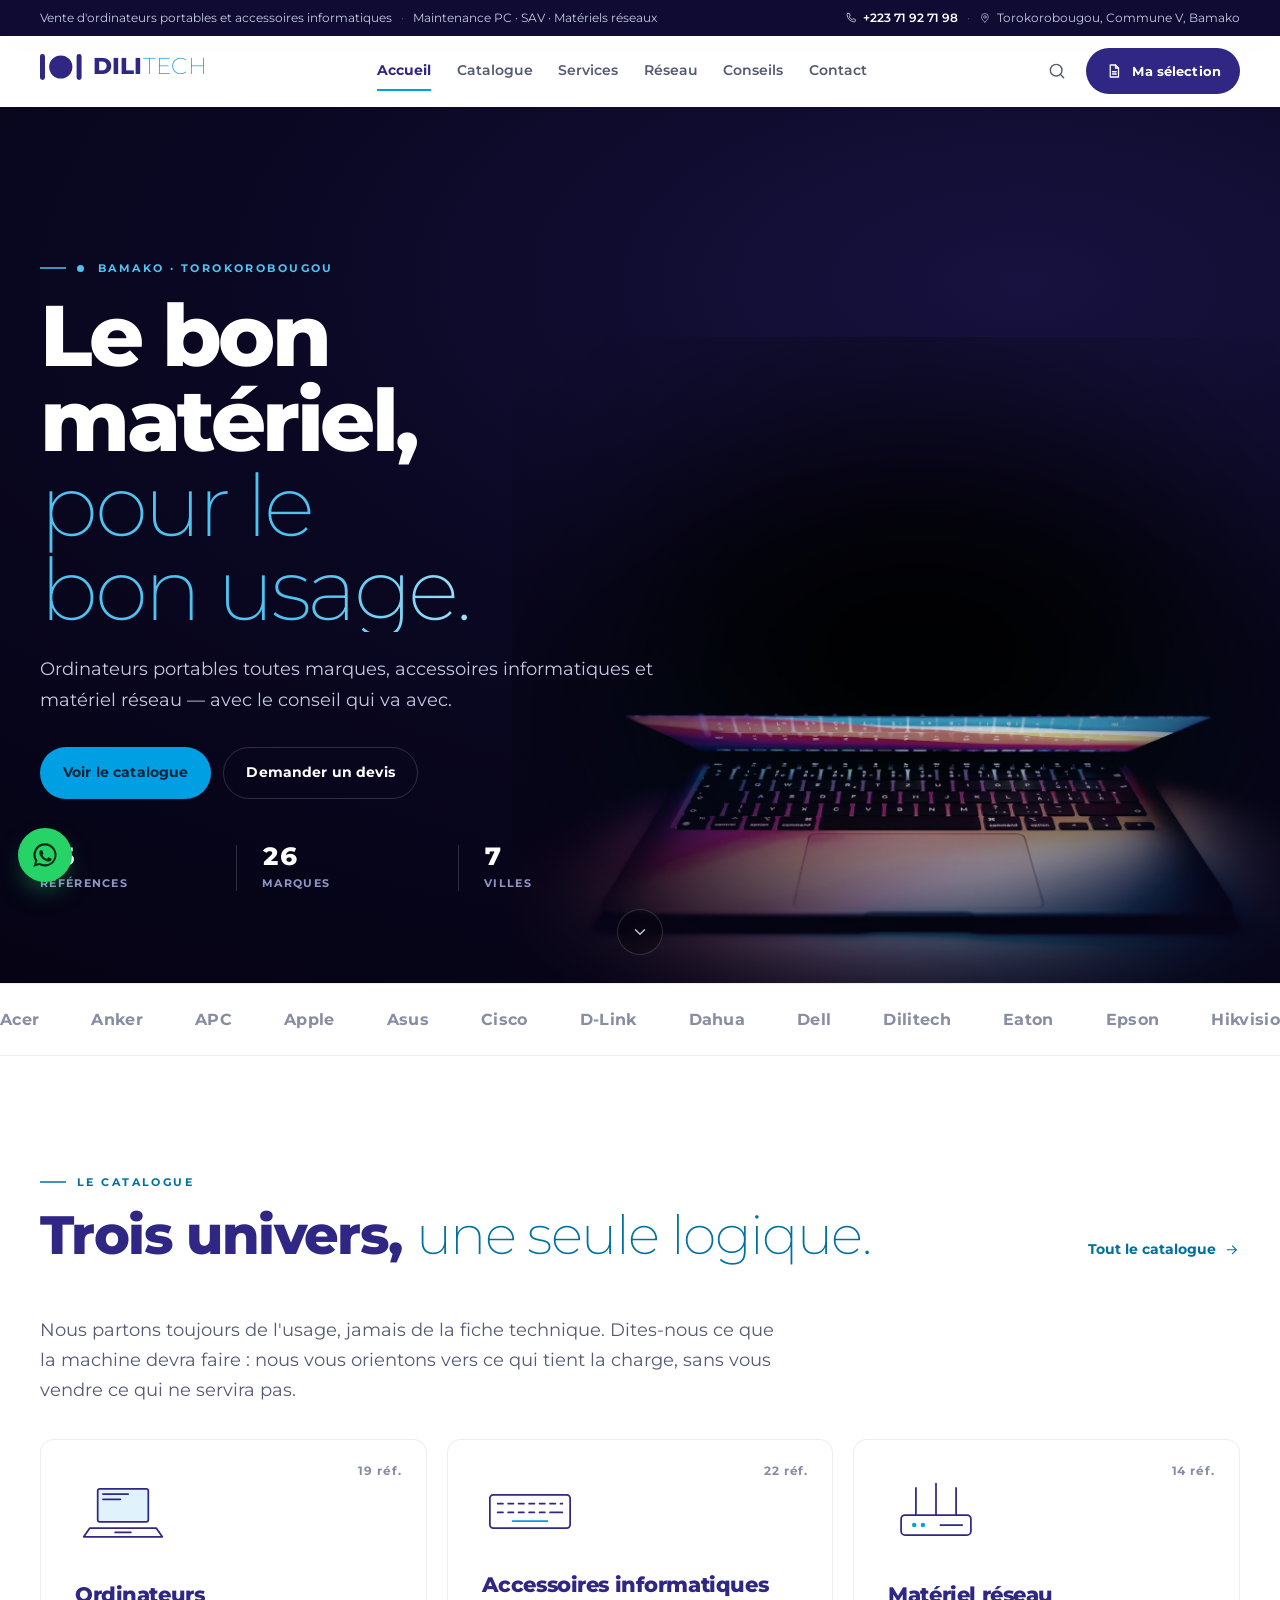
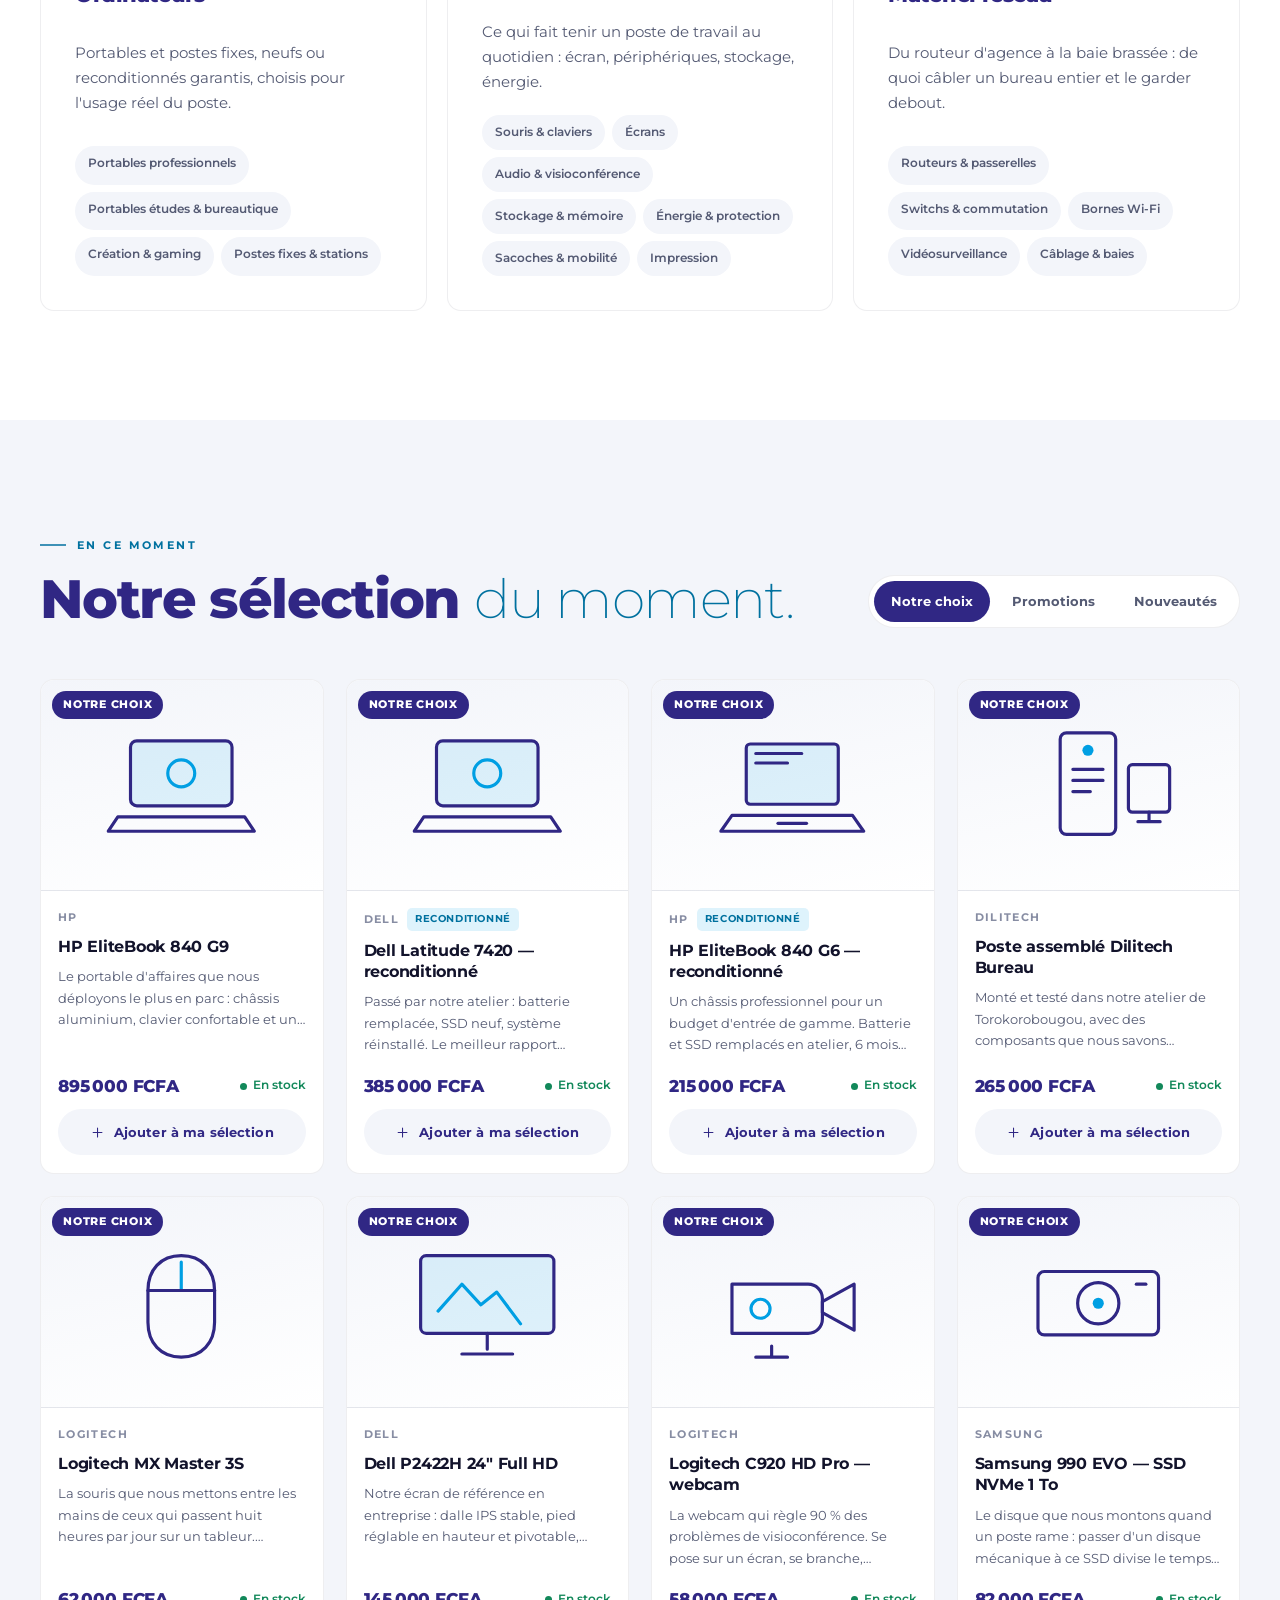
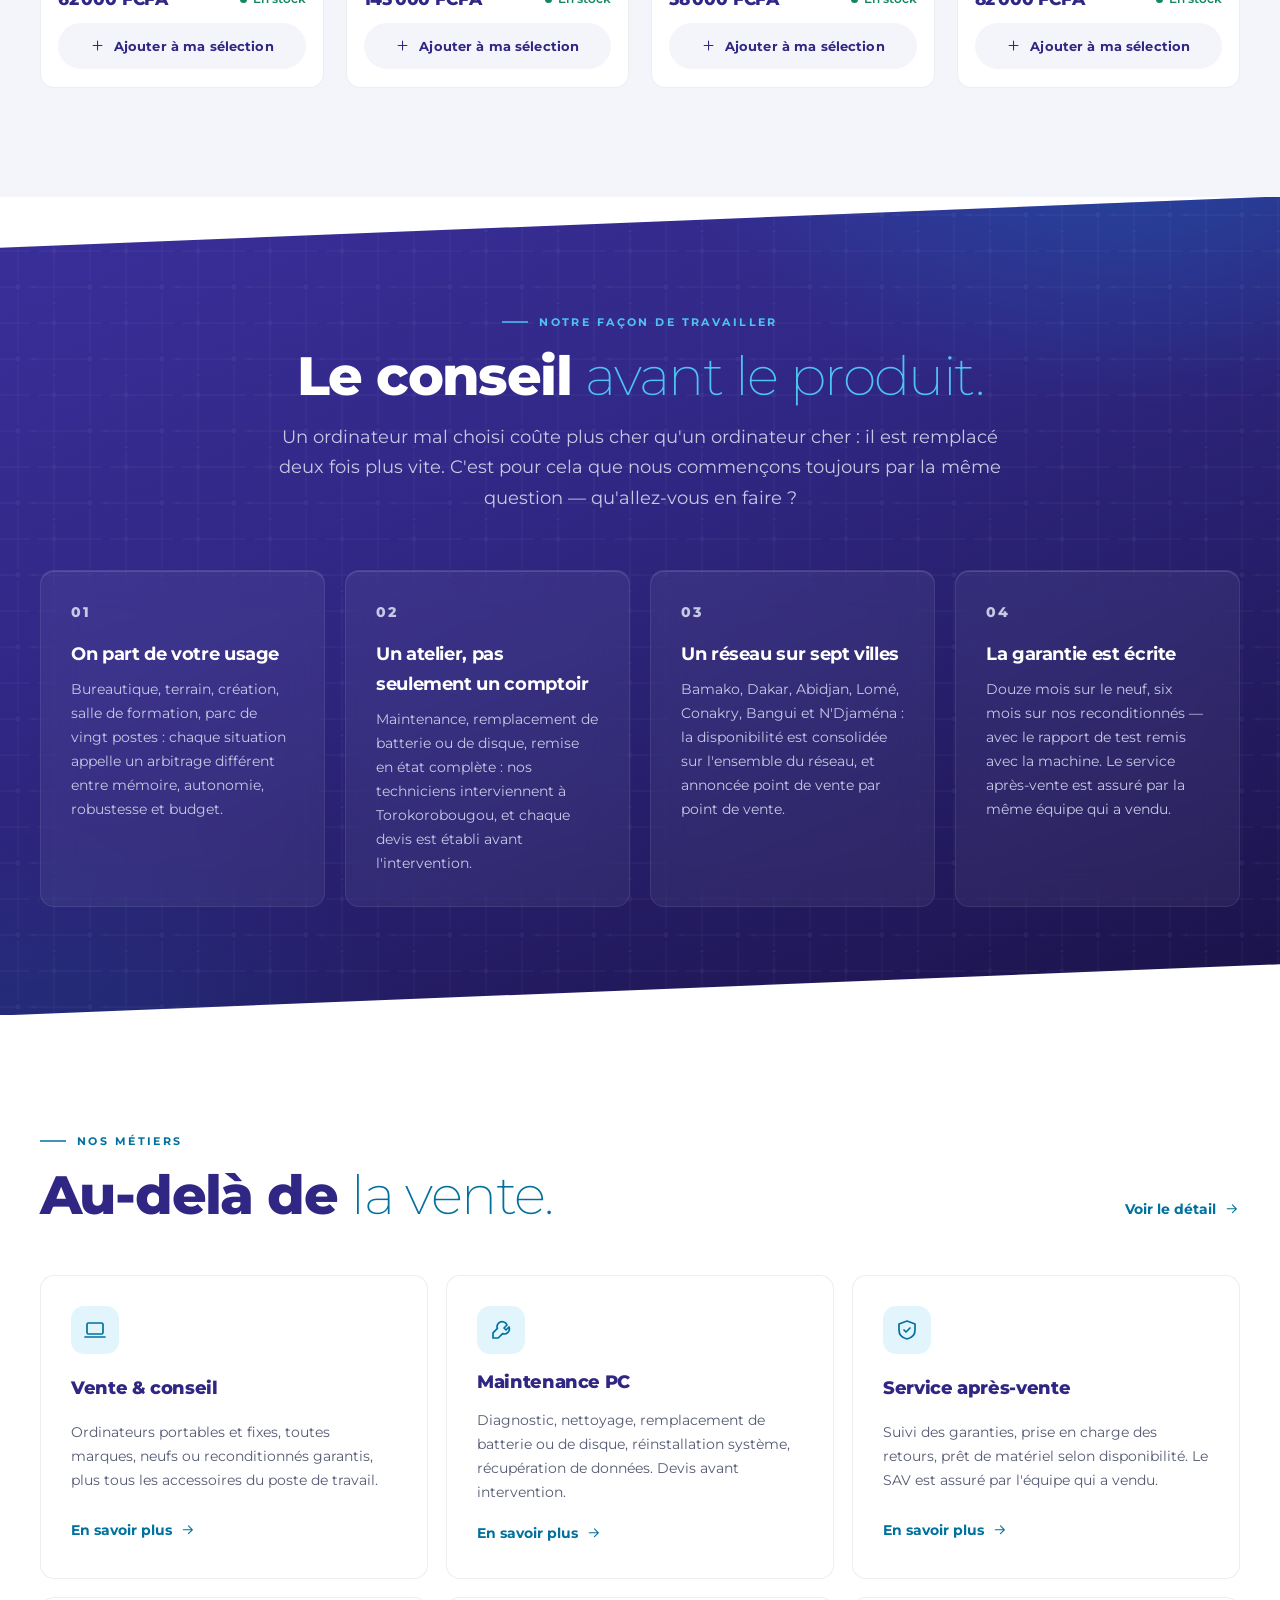
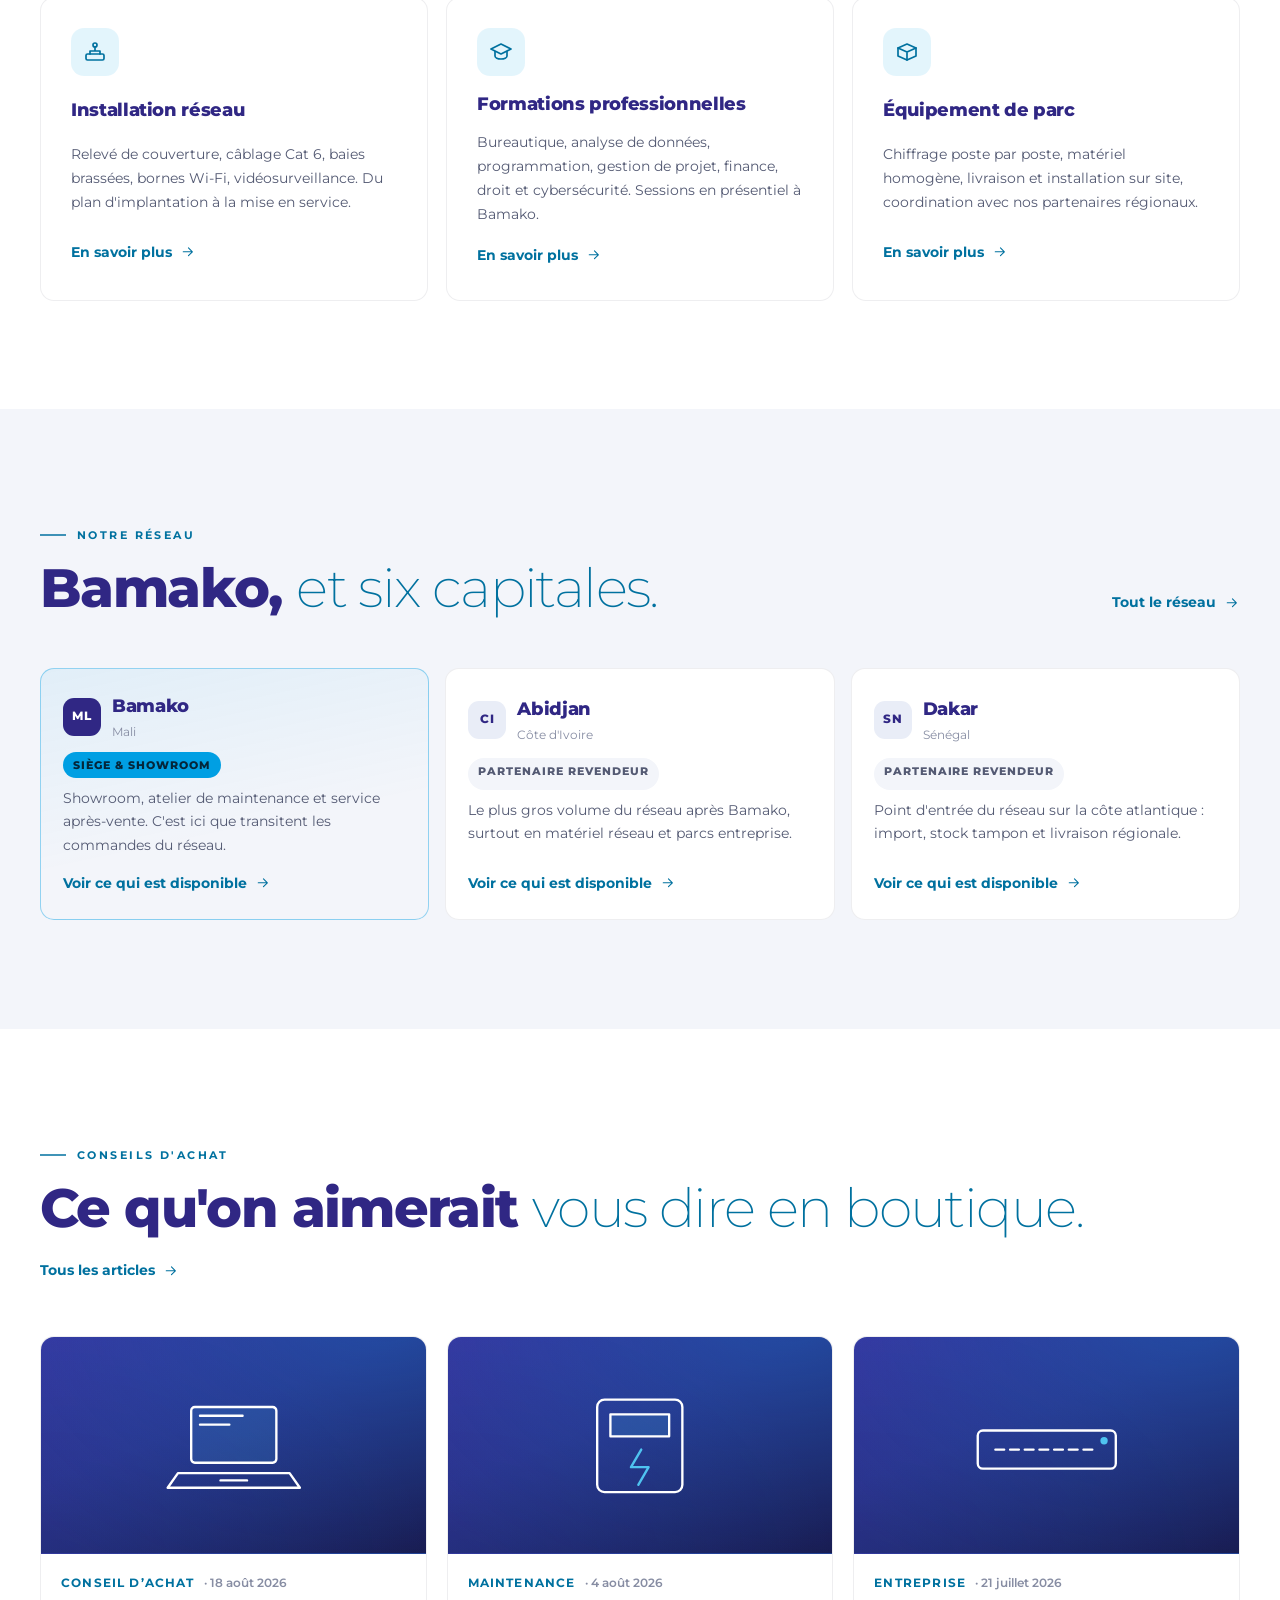
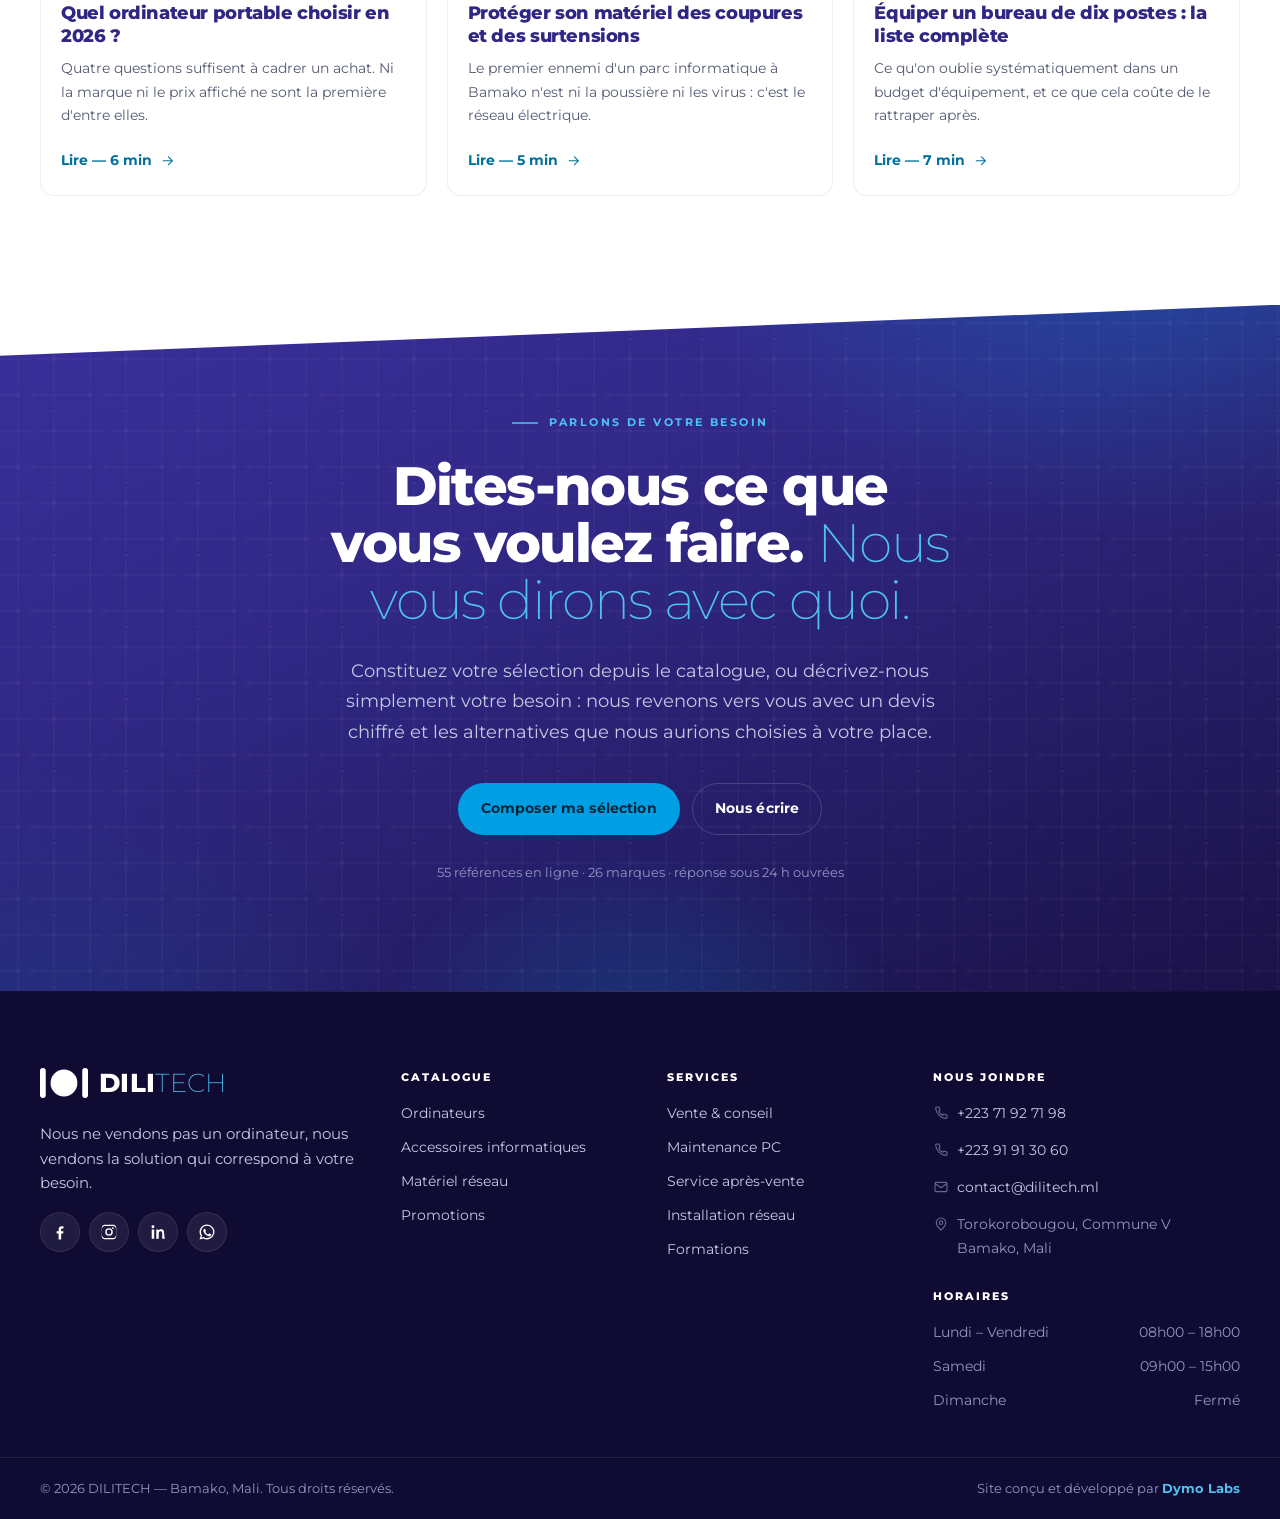
==== index.html @ 284f0d11 "Refonte du hero : detourage radial plutot que fond plein cadre Le client a rejete la version precede" ====
<!DOCTYPE html>
<html lang="fr">
<head>
<meta charset="utf-8">
<meta name="viewport" content="width=device-width, initial-scale=1">
<title>Dilitech — Ordinateurs, accessoires et matériel réseau à Bamako</title>
<meta name="description" content="Dilitech équipe entreprises, administrations et particuliers à Bamako : ordinateurs portables toutes marques, accessoires informatiques, matériel réseau, maintenance PC et SAV. Réseau de partenaires à Dakar, Abidjan, Lomé, Conakry, Bangui et N'Djaména.">
<meta name="theme-color" content="#302784">
<link rel="icon" href="assets/favicon.svg" type="image/svg+xml">
<link rel="canonical" href="https://www.dilitech.ml/">

<meta property="og:type" content="website">
<meta property="og:title" content="Dilitech — Ordinateurs, accessoires et matériel réseau à Bamako">
<meta property="og:description" content="Nous ne vendons pas un ordinateur, nous vendons la solution qui correspond à votre besoin.">
<meta property="og:locale" content="fr_ML">

<link rel="preconnect" href="https://fonts.googleapis.com">
<link rel="preconnect" href="https://fonts.gstatic.com" crossorigin>
<link href="https://fonts.googleapis.com/css2?family=Montserrat:wght@200;400;500;600;700;800&display=swap" rel="stylesheet">
<link rel="stylesheet" href="style.css">
</head>
<body>

<site-entete page="accueil"></site-entete>

<main id="contenu">

  <!-- ===================================================================
       HERO — un ordinateur qui émerge du noir, pas une texture par-dessus.
       Aucun motif décoratif ici : sur une vraie photo, un quadrillage
       plaqué dessus a l'air d'un gabarit, pas d'une mise en scène. La
       photo est détourée par un masque radial (feather) qui la fond dans
       le noir plutôt que de la couper au carré. Photo sous licence
       Unsplash (Martin Katler) — voir claudeprompt.md pour la licence.
       =================================================================== -->
  <section class="heros heros--v2 sur-nuit">
    <div class="wrap heros__in">
      <div class="heros__txt">
        <p class="surtitre surtitre--vive entre" style="--i:0"><i class="surtitre__pouls" aria-hidden="true"></i>Bamako · Torokorobougou</p>
        <h1 class="heros__titre entre" style="--i:1">Le bon matériel,<em>pour le bon usage.</em></h1>
        <p class="heros__lead entre" style="--i:2">
          Ordinateurs portables toutes marques, accessoires informatiques et
          matériel réseau — avec le conseil qui va avec.
        </p>

        <div class="heros__actions entre" style="--i:3">
          <a class="btn btn--cyan btn--lueur" href="catalogue.html">Voir le catalogue</a>
          <a class="btn btn--ligne" href="contact.html">Demander un devis</a>
        </div>

        <ul class="heros__preuves2 entre" style="--i:4" data-preuves></ul>
      </div>
    </div>

    <!-- L'ordinateur flotte dans le noir : la photo est déjà détourée par
         un fondu radial (voir assets/img/hero-laptop-flottant.webp), donc
         aucun cadre, aucune découpe carrée à masquer ici. -->
    <div class="heros__scene" aria-hidden="true">
      <span class="heros__glow"></span>
      <img class="heros__photo" src="assets/img/hero-laptop-flottant.webp" alt="" loading="eager" fetchpriority="high">
    </div>

    <a class="scroll-cue" href="#univers" aria-label="Découvrir le catalogue">
      <span class="ic" data-ic="chevronBas"></span>
    </a>
  </section>

  <!-- bandeau des marques distribuées -->
  <div class="marques" aria-label="Marques distribuées">
    <div class="marques__piste" data-marques></div>
  </div>

  <!-- ===================================================================
       LES TROIS UNIVERS DU CATALOGUE
       =================================================================== -->
  <section id="univers">
    <div class="wrap">
      <header class="tete-duo">
        <div>
          <p class="surtitre">Le catalogue</p>
          <h2 class="titre">Trois univers, <em>une seule logique.</em></h2>
        </div>
        <a class="lien-fleche" href="catalogue.html">
          Tout le catalogue <span class="ic" data-ic="fleche"></span>
        </a>
      </header>

      <p class="chapeau" style="margin-bottom:34px">
        Nous partons toujours de l'usage, jamais de la fiche technique. Dites-nous
        ce que la machine devra faire : nous vous orientons vers ce qui tient la
        charge, sans vous vendre ce qui ne servira pas.
      </p>

      <div class="univers" data-univers></div>
    </div>
  </section>

  <!-- ===================================================================
       SÉLECTION DU MOMENT
       =================================================================== -->
  <section class="sec--brume" id="selection">
    <div class="wrap">
      <header class="tete-duo">
        <div>
          <p class="surtitre">En ce moment</p>
          <h2 class="titre">Notre sélection <em>du moment.</em></h2>
        </div>
        <div class="onglets" role="tablist" aria-label="Filtrer la sélection" data-onglets></div>
      </header>

      <div data-selection aria-live="polite"></div>
    </div>
  </section>

  <!-- ===================================================================
       POURQUOI DILITECH — ancre sombre
       =================================================================== -->
  <section class="nuit coupe-duo sur-nuit" id="pourquoi">
    <div class="motif circuit"></div>
    <div class="wrap">
      <header class="tete-sec tete-sec--centre">
        <p class="surtitre">Notre façon de travailler</p>
        <h2 class="titre">Le conseil <em>avant le produit.</em></h2>
        <p class="chapeau">
          Un ordinateur mal choisi coûte plus cher qu'un ordinateur cher :
          il est remplacé deux fois plus vite. C'est pour cela que nous
          commençons toujours par la même question — qu'allez-vous en faire ?
        </p>
      </header>

      <div class="args">
        <article class="arg reveal">
          <p class="arg__n">01</p>
          <h3>On part de votre usage</h3>
          <p>
            Bureautique, terrain, création, salle de formation, parc de vingt
            postes : chaque situation appelle un arbitrage différent entre
            mémoire, autonomie, robustesse et budget.
          </p>
        </article>

        <article class="arg reveal">
          <p class="arg__n">02</p>
          <h3>Un atelier, pas seulement un comptoir</h3>
          <p>
            Maintenance, remplacement de batterie ou de disque, remise en état
            complète : nos techniciens interviennent à Torokorobougou, et
            chaque devis est établi avant l'intervention.
          </p>
        </article>

        <article class="arg reveal">
          <p class="arg__n">03</p>
          <h3>Un réseau sur sept villes</h3>
          <p>
            Bamako, Dakar, Abidjan, Lomé, Conakry, Bangui et N'Djaména :
            la disponibilité est consolidée sur l'ensemble du réseau, et
            annoncée point de vente par point de vente.
          </p>
        </article>

        <article class="arg reveal">
          <p class="arg__n">04</p>
          <h3>La garantie est écrite</h3>
          <p>
            Douze mois sur le neuf, six mois sur nos reconditionnés — avec le
            rapport de test remis avec la machine. Le service après-vente est
            assuré par la même équipe qui a vendu.
          </p>
        </article>
      </div>
    </div>
  </section>

  <!-- ===================================================================
       SERVICES
       =================================================================== -->
  <section id="services">
    <div class="wrap">
      <header class="tete-duo">
        <div>
          <p class="surtitre">Nos métiers</p>
          <h2 class="titre">Au-delà de <em>la vente.</em></h2>
        </div>
        <a class="lien-fleche" href="services.html">
          Voir le détail <span class="ic" data-ic="fleche"></span>
        </a>
      </header>

      <div class="services" data-services></div>
    </div>
  </section>

  <!-- ===================================================================
       LE RÉSEAU
       =================================================================== -->
  <section class="sec--brume" id="reseau">
    <div class="wrap">
      <header class="tete-duo">
        <div>
          <p class="surtitre">Notre réseau</p>
          <h2 class="titre">Bamako, <em>et six capitales.</em></h2>
        </div>
        <a class="lien-fleche" href="reseau.html">
          Tout le réseau <span class="ic" data-ic="fleche"></span>
        </a>
      </header>

      <div class="reseau" data-reseau-apercu></div>
    </div>
  </section>

  <!-- ===================================================================
       CONSEILS
       =================================================================== -->
  <section id="conseils">
    <div class="wrap">
      <header class="tete-duo">
        <div>
          <p class="surtitre">Conseils d'achat</p>
          <h2 class="titre">Ce qu'on aimerait <em>vous dire en boutique.</em></h2>
        </div>
        <a class="lien-fleche" href="conseils.html">
          Tous les articles <span class="ic" data-ic="fleche"></span>
        </a>
      </header>

      <div class="articles" data-articles></div>
    </div>
  </section>

  <!-- ===================================================================
       APPEL À L'ACTION
       =================================================================== -->
  <section class="nuit coupe-haut sur-nuit cta">
    <div class="motif circuit"></div>
    <div class="wrap cta__in">
      <p class="surtitre">Parlons de votre besoin</p>
      <h2 class="titre">Dites-nous ce que vous voulez faire. <em>Nous vous dirons avec quoi.</em></h2>
      <p class="chapeau">
        Constituez votre sélection depuis le catalogue, ou décrivez-nous
        simplement votre besoin : nous revenons vers vous avec un devis chiffré
        et les alternatives que nous aurions choisies à votre place.
      </p>
      <div class="cta__actions">
        <a class="btn btn--cyan btn--lueur" href="catalogue.html">Composer ma sélection</a>
        <a class="btn btn--ligne" href="contact.html">Nous écrire</a>
      </div>
      <p class="cta__note" data-cta-note></p>
    </div>
  </section>

</main>

<site-pied></site-pied>

<a class="bulle-wa" data-wa href="#" target="_blank" rel="noopener" aria-label="Discuter sur WhatsApp"></a>

<script type="module" src="js/pages/accueil.js"></script>
</body>
</html>
---- style.css ----
/* =========================================================================
   DILITECH — feuille de style unique
   =========================================================================

   IDENTITÉ (charte graphique officielle, février 2025)
     Bleu marine  #302784 — fiabilité, sécurité, sérieux
     Bleu clair   #009FE3 — innovation, modernité, high-tech
     Typographie  Montserrat, en Bold (700/800) ET ExtraLight (200)

   L'IDÉE DIRECTRICE
     Le logo Dilitech est construit sur un contraste : « DILI » en gras
     marine, « TECH » en très maigre. On a fait de ce contraste la règle
     typographique de tout le site : chaque grand titre est coupé en deux,
     une moitié grasse et une moitié maigre bleu clair. Le site parle donc
     la même langue que son logo, à chaque section.

     Deuxième reprise du logo : le disque encadré de deux barres. Il devient
     le visuel du hero, et le motif des séparateurs.

     Troisième : la coupe en diagonale, présente sur tous les supports de la
     charte (plaquettes, kakémonos, affichage). Elle ferme ici chaque
     surface sombre.

   CONTRASTES — vérifiés, pas devinés
     #302784 sur blanc ....... 13,0:1  ✔ tout usage
     #009FE3 sur blanc ........ 3,0:1  ✘ interdit en petit texte
     #00719F sur blanc ........ 5,0:1  ✔ c'est LUI pour les petits labels
     #009FE3 sur #302784 ...... 4,4:1  ✔ gros texte et interface seulement
     #4FC3F0 sur #302784 ...... 6,4:1  ✔ petits labels sur fond sombre
     #545A73 sur blanc ........ 6,8:1  ✔ texte courant secondaire

   RYTHME DES PAGES
     blanc → brume → blanc → ancre marine → blanc → brume → pied marine.
     Jamais plus de trois ancres sombres : elles doivent rester des repères.
   ========================================================================= */

/* =========================================================================
   1. JETONS
   ========================================================================= */

:root {
  /* --- marine --- */
  --navy:      #302784;
  --navy-clair:#3A2F9B;
  --navy-2:    #241C63;
  --navy-3:    #1A1247;
  --navy-ink:  #100B33;

  /* --- bleu clair --- */
  --cyan:      #009FE3;
  --cyan-2:    #4FC3F0;   /* petits labels sur fond sombre */
  --cyan-3:    #9BDDF7;
  --cyan-ink:  #00719F;   /* petits labels sur fond clair */

  /* --- surfaces --- */
  --paper:  #FFFFFF;
  --mist:   #F3F5FA;
  --mist-2: #E9EDF7;

  /* --- encres --- */
  --tx-1: #12132B;
  --tx-2: #545A73;
  --tx-3: #878DA3;
  --sur-sombre:   #FFFFFF;
  --sur-sombre-2: #C6C9E4;
  --sur-sombre-3: #9296C4;

  /* --- traits --- */
  --line:   rgba(18, 19, 43, .13);
  --line-2: rgba(18, 19, 43, .07);
  --line-s: rgba(255, 255, 255, .16);
  --line-s2:rgba(255, 255, 255, .08);

  /* --- signaux --- */
  --wa:      #25D366;
  --wa-ink:  #0B7A3B;
  --promo:   #D6165A;
  --promo-clair: #FF7BA8;
  --ok:      #12885A;
  --alerte:  #B4560A;

  /* Le fond sombre de la marque : halo bleu clair en haut à droite, puis
     descente du marine vers le noir bleuté. Repris des visuels du client. */
  --nuit:
    radial-gradient(760px 520px at 88% -14%, rgba(0, 159, 227, .30) 0%, transparent 62%),
    radial-gradient(620px 460px at 4% 108%, rgba(0, 159, 227, .12) 0%, transparent 60%),
    linear-gradient(158deg, var(--navy-clair) 0%, var(--navy) 40%, var(--navy-3) 100%);

  /* --- typographie --- */
  --font: "Montserrat", system-ui, -apple-system, "Segoe UI", Roboto, sans-serif;

  /* --- métrique --- */
  --wrap: 1280px;
  --nav-h: 70px;
  --bandeau-h: 36px;
  --pad: clamp(18px, 4.5vw, 40px);
  --r: 14px;          /* rayon courant */
  --r-s: 9px;
  --coupe: clamp(28px, 4vw, 62px);   /* profondeur des coupes en diagonale */

  --ease: cubic-bezier(.22, .61, .36, 1);
  --ease-net: cubic-bezier(.65, 0, .35, 1);
  /* Courbe « premium » : accélération nette puis arrivée très douce — celle
     qu'on retrouve sur les interfaces soignées (Linear, Vercel, Toguna). */
  --ease-expo: cubic-bezier(.16, 1, .3, 1);
  /* Petit rebond, réservé aux micro-interactions (boutons, pastilles). */
  --ease-spring: cubic-bezier(.34, 1.56, .64, 1);

  /* --- lueurs --- */
  --glow-cyan: rgba(0, 159, 227, .45);
  --glow-cyan-doux: rgba(0, 159, 227, .22);

  color-scheme: light;
}

/* Motif « circuit » : points aux intersections et amorces de pistes.
   Unique ornement des surfaces sombres, posé à très faible opacité. */
.circuit {
  background-image: url("data:image/svg+xml,%3Csvg xmlns='http://www.w3.org/2000/svg' width='72' height='72' viewBox='0 0 72 72'%3E%3Cg fill='none' stroke='%23FFFFFF' stroke-width='1'%3E%3Cpath d='M0 18h20M28 18h44M18 0v12M18 24v48M54 0v30M54 38v34M0 54h30M38 54h34'/%3E%3C/g%3E%3Cg fill='%23FFFFFF'%3E%3Ccircle cx='18' cy='18' r='2.4'/%3E%3Ccircle cx='54' cy='54' r='2.4'/%3E%3Ccircle cx='54' cy='34' r='1.6'/%3E%3Ccircle cx='34' cy='18' r='1.6'/%3E%3C/g%3E%3C/svg%3E");
  background-size: 72px 72px;
}

/* Grain fin superposé aux surfaces sombres les plus en vue (hero, appel
   final) : bruit fractal en SVG, sans dépendance, quasi imperceptible mais
   ce qui casse l'effet « dégradé plat » d'un fond uni et donne la texture
   qu'ont les interfaces travaillées. */
.grain { position: relative; }
.grain::after {
  content: "";
  position: absolute; inset: 0;
  /* Doit peindre SOUS le contenu statique (.wrap) : dans l'ordre de
     peinture CSS, un élément positionné à z-index:auto passe pourtant
     AU-DESSUS du flux statique — seul un z-index négatif le repasse
     dessous, comme .motif un peu plus haut. */
  z-index: -1;
  background-image: url("data:image/svg+xml,%3Csvg xmlns='http://www.w3.org/2000/svg' width='180' height='180'%3E%3Cfilter id='g'%3E%3CfeTurbulence type='fractalNoise' baseFrequency='0.85' numOctaves='2' stitchTiles='stitch'/%3E%3C/filter%3E%3Crect width='100%25' height='100%25' filter='url(%23g)'/%3E%3C/svg%3E");
  mix-blend-mode: overlay;
  opacity: .05;
  pointer-events: none;
}

/* Halos flous en dérive lente : la profondeur des sections sombres vient de
   ces taches de lumière qui bougent, pas d'un dégradé figé. Chaque halo est
   une simple pastille radiale + flou, animée en transform (peu coûteux). */
.halos { position: absolute; inset: 0; overflow: hidden; pointer-events: none; z-index: -1; }
.halo {
  position: absolute;
  border-radius: 50%;
  filter: blur(72px);
  opacity: .5;
  will-change: transform;
  animation: derive 22s var(--ease) infinite alternate;
}
.halo--1 {
  width: 46vw; height: 46vw; max-width: 620px; max-height: 620px;
  top: -14%; right: -8%;
  background: radial-gradient(circle, var(--cyan) 0%, transparent 70%);
  animation-duration: 26s;
}
.halo--2 {
  width: 36vw; height: 36vw; max-width: 480px; max-height: 480px;
  bottom: -18%; left: -6%;
  background: radial-gradient(circle, var(--navy-clair) 0%, transparent 72%);
  opacity: .6;
  animation-duration: 32s;
  animation-delay: -6s;
}
.halo--3 {
  width: 24vw; height: 24vw; max-width: 320px; max-height: 320px;
  top: 38%; left: 32%;
  background: radial-gradient(circle, var(--cyan-2) 0%, transparent 74%);
  opacity: .32;
  animation-duration: 19s;
  animation-delay: -11s;
}
@keyframes derive {
  from { transform: translate3d(0, 0, 0) scale(1); }
  to   { transform: translate3d(4%, -6%, 0) scale(1.14); }
}

/* =========================================================================
   2. BASES
   ========================================================================= */

*, *::before, *::after { margin: 0; padding: 0; box-sizing: border-box; }

html {
  scroll-behavior: smooth;
  -webkit-text-size-adjust: 100%;
  /* `clip` et non `hidden` : `hidden` créerait un conteneur de défilement et
     casserait le `position: sticky` de la barre de navigation. */
  overflow-x: clip;
}

body {
  font-family: var(--font);
  font-size: 16px;
  font-weight: 400;
  line-height: 1.68;
  color: var(--tx-1);
  background: var(--paper);
  overflow-x: clip;
  -webkit-font-smoothing: antialiased;
  text-rendering: optimizeLegibility;
}

body.defilement-bloque { position: fixed; width: 100%; overflow: hidden; }

img, svg, video { max-width: 100%; display: block; }
a { color: inherit; text-decoration: none; }
button { font: inherit; color: inherit; background: none; border: none; cursor: pointer; }
input, select, textarea { font: inherit; color: inherit; }
ul, ol { list-style: none; }
::selection { background: var(--cyan); color: #fff; }

:focus-visible {
  outline: 3px solid var(--cyan);
  outline-offset: 3px;
  border-radius: 3px;
}

.wrap { width: 100%; max-width: var(--wrap); margin-inline: auto; padding-inline: var(--pad); }

.sr-only {
  position: absolute; width: 1px; height: 1px; padding: 0; margin: -1px;
  overflow: hidden; clip-path: inset(50%); white-space: nowrap; border: 0;
}

section { position: relative; padding-block: clamp(64px, 8.5vw, 122px); }
.sec--brume { background: var(--mist); }
.sec--serre { padding-block: clamp(48px, 6vw, 84px); }

/* --- icônes ------------------------------------------------------------ */
.ic {
  display: inline-flex; flex: none;
  width: 1.15em; height: 1.15em;
  vertical-align: -.22em;
}
.ic svg { width: 100%; height: 100%; }

/* =========================================================================
   3. TYPOGRAPHIE ÉDITORIALE
   ========================================================================= */

/* Le contraste gras / très maigre du logo, appliqué aux titres.
   <h2 class="titre">Le bon matériel, <em>pour le bon usage.</em></h2> */
.titre {
  font-weight: 800;
  font-size: clamp(1.95rem, 4.6vw, 3.35rem);
  line-height: 1.06;
  letter-spacing: -.03em;
  color: var(--navy);
  text-wrap: balance;
}
.titre em {
  font-style: normal;
  font-weight: 200;
  color: var(--cyan-ink);
}

.titre--geant { font-size: clamp(2.4rem, 6.6vw, 4.6rem); }
.titre--petit { font-size: clamp(1.45rem, 2.8vw, 2.05rem); }

/* Sur fond sombre : le maigre passe au bleu clair lisible. */
.sur-nuit .titre,
.sur-nuit .titre em { color: var(--sur-sombre); }
.sur-nuit .titre em { color: var(--cyan-2); font-weight: 200; }

.surtitre {
  display: inline-flex; align-items: center; gap: 11px;
  font-size: .69rem; font-weight: 700;
  letter-spacing: .22em; text-transform: uppercase;
  color: var(--cyan-ink);
  margin-bottom: 16px;
}
.surtitre::before {
  content: ""; width: 26px; height: 2px;
  background: currentColor; opacity: .75;
}
.sur-nuit .surtitre { color: var(--cyan-2); }

.chapeau {
  font-size: clamp(1rem, 1.5vw, 1.12rem);
  font-weight: 400;
  color: var(--tx-2);
  max-width: 62ch;
  margin-top: 18px;
}
.sur-nuit .chapeau { color: var(--sur-sombre-2); }

.tete-sec { margin-bottom: clamp(34px, 4.5vw, 58px); }
.tete-sec--centre { text-align: center; }
.tete-sec--centre .surtitre { justify-content: center; }
.tete-sec--centre .chapeau { margin-inline: auto; }

/* En-tête à deux colonnes : titre à gauche, lien d'action à droite. */
.tete-duo {
  display: flex; flex-wrap: wrap; align-items: flex-end;
  justify-content: space-between; gap: 22px;
  margin-bottom: clamp(30px, 4vw, 52px);
}

/* Séparateur repris du logo : barre · disque · barre. */
.signe-sep {
  display: flex; align-items: center; justify-content: center; gap: 9px;
  margin: 34px auto;
}
.signe-sep i { display: block; width: 3px; height: 17px; border-radius: 2px; background: var(--cyan); }
.signe-sep b { display: block; width: 14px; height: 14px; border-radius: 50%; background: var(--navy); }

/* =========================================================================
   4. SURFACES SOMBRES ET COUPES
   ========================================================================= */

.nuit {
  position: relative;
  background: var(--nuit);
  color: var(--sur-sombre);
  isolation: isolate;
}
.nuit > .motif {
  position: absolute; inset: 0; z-index: -1;
  opacity: .052; pointer-events: none;
}

/* La diagonale de la charte, en bas et/ou en haut des blocs sombres. */
.coupe-bas  { clip-path: polygon(0 0, 100% 0, 100% calc(100% - var(--coupe)), 0 100%); }
.coupe-haut { clip-path: polygon(0 var(--coupe), 100% 0, 100% 100%, 0 100%); }
.coupe-duo  { clip-path: polygon(0 var(--coupe), 100% 0, 100% calc(100% - var(--coupe)), 0 100%); }

/* Un bloc coupé en bas mord sur le suivant : on compense la marge. */
.coupe-bas + * { margin-top: calc(var(--coupe) * -.35); }

/* =========================================================================
   5. LOGO
   ========================================================================= */

.marque { display: inline-flex; align-items: center; gap: 11px; }
.marque__signe {
  width: auto; height: 26px;
  fill: var(--navy);
  flex: none;
}
.marque__mot {
  font-size: 1.42rem;
  letter-spacing: .012em;
  line-height: 1;
  white-space: nowrap;
}
.marque__mot b { font-weight: 800; color: var(--navy); }
.marque__mot i { font-style: normal; font-weight: 200; color: var(--cyan); }

/* Déclinaison sur fond sombre : le signe passe en blanc. */
.nuit .marque__signe, .site-pied .marque__signe { fill: #fff; }
.nuit .marque__mot b,  .site-pied .marque__mot b { color: #fff; }
.nuit .marque__mot i,  .site-pied .marque__mot i { color: var(--cyan-2); }

.marque--pied .marque__signe { height: 30px; }
.marque--pied .marque__mot { font-size: 1.6rem; }

/* =========================================================================
   6. BOUTONS
   ========================================================================= */

.btn {
  --btn-fond: var(--navy);
  --btn-txt: #fff;
  position: relative;
  display: inline-flex; align-items: center; justify-content: center; gap: 9px;
  padding: 13px 22px;
  border-radius: 999px;
  overflow: hidden;             /* rogne le reflet ::before sur la pilule */
  font-size: .89rem; font-weight: 700; letter-spacing: .01em;
  background: var(--btn-fond); color: var(--btn-txt);
  border: 1.5px solid transparent;
  transition: transform .32s var(--ease-expo), box-shadow .32s var(--ease-expo),
              background-color .2s var(--ease), color .2s var(--ease),
              border-color .2s var(--ease);
  white-space: nowrap;
}
/* Reflet qui balaie le bouton au survol — la texture « verre » qu'on
   retrouve sur les boutons premium, posée en pur CSS. */
.btn::before {
  content: "";
  position: absolute; inset: 0;
  background: linear-gradient(115deg, transparent 32%, rgba(255, 255, 255, .38) 50%, transparent 68%);
  transform: translateX(-130%);
  transition: transform .62s var(--ease-expo);
  pointer-events: none;
}
.btn:hover::before { transform: translateX(130%); }
.btn:hover { transform: translateY(-2px); box-shadow: 0 14px 28px -12px rgba(48, 39, 132, .55); }
.btn:active { transform: translateY(0) scale(.98); }

.btn--plein  { --btn-fond: var(--navy); }
.btn--cyan   { --btn-fond: var(--cyan); --btn-txt: #04263A; }
.btn--wa     { --btn-fond: var(--wa);   --btn-txt: #042A15; }
.btn--large  { width: 100%; padding: 15px 24px; font-size: .95rem; }

/* Halo lumineux au survol — réservé aux appels principaux (un seul par
   section, sinon l'effet se banalise). */
.btn--lueur:hover {
  box-shadow: 0 14px 28px -12px rgba(48, 39, 132, .55), 0 0 0 6px var(--glow-cyan-doux);
}
/* Le halo suit le curseur (--mx/--my posés par activerLueurBoutons() dans
   js/core/ui.js) : signature volontairement rare, posée sur une poignée de
   boutons seulement — la répéter sur chaque bouton du site la banaliserait
   au lieu de la rendre précieuse. */
.btn--lueur { --mx: 50%; --my: 30%; }
.btn--lueur::after {
  content: "";
  position: absolute; inset: 0;
  background: radial-gradient(140px circle at var(--mx) var(--my), rgba(255, 255, 255, .4), transparent 72%);
  opacity: 0;
  transition: opacity .35s var(--ease);
  pointer-events: none;
}
.btn--lueur:hover::after { opacity: 1; }
@media (hover: none) { .btn--lueur::after { display: none; } }

.btn--ligne {
  --btn-fond: transparent; --btn-txt: var(--navy);
  border-color: var(--line);
}
.btn--ligne:hover { border-color: var(--navy); background: rgba(48, 39, 132, .05); box-shadow: none; }

.sur-nuit .btn--ligne, .nuit .btn--ligne {
  --btn-txt: #fff; border-color: var(--line-s);
}
.sur-nuit .btn--ligne:hover, .nuit .btn--ligne:hover {
  background: rgba(255, 255, 255, .1); border-color: rgba(255, 255, 255, .45);
}

/* Lien fléché : l'action discrète des en-têtes de section. */
.lien-fleche {
  display: inline-flex; align-items: center; gap: 8px;
  font-size: .85rem; font-weight: 700;
  color: var(--cyan-ink);
  border-bottom: 1.5px solid transparent;
  padding-bottom: 2px;
  transition: gap .2s var(--ease), border-color .2s var(--ease);
}
.lien-fleche:hover { gap: 13px; border-color: currentColor; }
.sur-nuit .lien-fleche { color: var(--cyan-2); }

/* =========================================================================
   7. EN-TÊTE
   ========================================================================= */

.site-entete { position: relative; z-index: 800; display: block; }

/* --- bandeau d'activité --- */
.bandeau {
  background: var(--navy-ink);
  color: var(--sur-sombre-2);
  font-size: .74rem;
  line-height: var(--bandeau-h);
  height: var(--bandeau-h);
  overflow: hidden;
}
.bandeau__in { display: flex; align-items: center; justify-content: space-between; gap: 20px; }
.bandeau__txt, .bandeau__coord { display: flex; align-items: center; gap: 9px; white-space: nowrap; }
.bandeau__sep { opacity: .4; }
.bandeau__coord a, .bandeau__lieu { display: inline-flex; align-items: center; gap: 6px; }
.bandeau__coord a { color: #fff; font-weight: 600; }
.bandeau__coord a:hover { color: var(--cyan-2); }
.bandeau .ic { width: 1em; height: 1em; opacity: .8; }

/* --- barre de navigation --- */
.nav {
  position: sticky; top: 0; z-index: 810;
  background: rgba(255, 255, 255, .78);
  backdrop-filter: blur(18px) saturate(1.6);
  -webkit-backdrop-filter: blur(18px) saturate(1.6);
  border-bottom: 1px solid transparent;
  transition: border-color .3s var(--ease), box-shadow .4s var(--ease-expo), background-color .3s var(--ease);
}
.site-entete.est-pose .nav {
  border-bottom-color: var(--line-2);
  box-shadow: 0 20px 40px -28px rgba(18, 19, 43, .4);
}
/* Filet dégradé, plus vivant qu'une bordure unie — la même idée que le
   soulignement animé des liens, posée une fois pour toute la barre. */
.site-entete.est-pose .nav::after {
  content: "";
  position: absolute; left: 0; right: 0; bottom: -1px; height: 1px;
  background: linear-gradient(90deg, transparent, var(--cyan) 50%, transparent);
  opacity: .5;
}
.nav__in {
  height: var(--nav-h);
  display: flex; align-items: center; gap: 22px;
}
.nav__logo { flex: none; }

.nav__liens {
  display: flex; align-items: center; gap: clamp(14px, 2vw, 30px);
  margin-inline: auto;
}
.nav__liens a {
  position: relative;
  font-size: .875rem; font-weight: 600;
  color: var(--tx-2);
  padding-block: 6px;
  transition: color .2s var(--ease);
}
.nav__liens a::after {
  content: ""; position: absolute; left: 0; right: 0; bottom: -2px;
  height: 2px; background: var(--cyan);
  transform: scaleX(0); transform-origin: left;
  transition: transform .28s var(--ease);
}
.nav__liens a:hover { color: var(--navy); }
.nav__liens a:hover::after { transform: scaleX(1); }
.nav__liens a[aria-current="page"] { color: var(--navy); font-weight: 700; }
.nav__liens a[aria-current="page"]::after { transform: scaleX(1); }

.nav__actions { display: flex; align-items: center; gap: 9px; flex: none; }
.nav__ico {
  display: grid; place-items: center;
  width: 40px; height: 40px; border-radius: 50%;
  color: var(--tx-2);
  transition: background-color .2s var(--ease), color .2s var(--ease);
}
.nav__ico:hover { background: var(--mist); color: var(--navy); }
.nav__ico .ic { width: 20px; height: 20px; }

/* `overflow: visible` : la pastille de compte (span positionné hors de la
   boîte, top/right négatifs) serait autrement rognée par le `overflow:
   hidden` que `.btn` pose pour le reflet au survol. */
.btn--devis { position: relative; overflow: visible; padding: 11px 18px; font-size: .84rem; }
/* Sans le rognage de `.btn`, le reflet en losange dépasserait des coins très
   arrondis de cette pilule compacte : on le retire plutôt que de le laisser
   déborder en carré. */
.btn--devis::before { content: none; }
.btn--devis .ic { width: 18px; height: 18px; }
.site-entete.a-selection .btn--devis { --btn-fond: var(--cyan); --btn-txt: #04263A; }

.pastille {
  position: absolute; top: -5px; right: -5px;
  min-width: 21px; height: 21px; padding: 0 6px;
  display: grid; place-items: center;
  border-radius: 999px;
  background: var(--promo); color: #fff;
  font-size: .68rem; font-weight: 800; line-height: 1;
  border: 2px solid #fff;
  animation: pastille-pop .32s var(--ease);
}
/* `display: grid` l'emporterait sur l'attribut `hidden` : on le neutralise. */
.pastille[hidden] { display: none; }
@keyframes pastille-pop { from { transform: scale(.4); } to { transform: scale(1); } }

.nav__burger { display: none; }

/* --- menu mobile --- */
.menu {
  position: fixed; inset: 0; z-index: 900;
  background: var(--nuit);
  color: #fff;
  overflow-y: auto;
  padding: calc(var(--nav-h) + 24px) var(--pad) 40px;
  animation: menu-entre .3s var(--ease);
}

/* Le panneau couvre tout l'écran ; la barre doit rester AU-DESSUS de lui,
   sinon le bouton de fermeture devient intouchable au doigt (le panneau
   intercepte le clic) et le menu ne se referme plus qu'au clavier.
   Le bandeau disparaît pour que la barre remonte à y = 0, ce qui rend le
   décalage du panneau prévisible. */
.site-entete.menu-ouvert .nav { z-index: 910; background: transparent; backdrop-filter: none; }
.site-entete.menu-ouvert .nav,
.site-entete.menu-ouvert .nav.est-pose { border-color: transparent; box-shadow: none; }
.site-entete.menu-ouvert .bandeau { display: none; }
.site-entete.menu-ouvert .marque__signe { fill: #fff; }
.site-entete.menu-ouvert .marque__mot b { color: #fff; }
.site-entete.menu-ouvert .marque__mot i { color: var(--cyan-2); }
.site-entete.menu-ouvert .nav__burger { color: #fff; }
.site-entete.menu-ouvert .nav__burger:hover { background: rgba(255, 255, 255, .14); }
.site-entete.menu-ouvert .btn--devis { --btn-fond: rgba(255, 255, 255, .14); --btn-txt: #fff; }
@keyframes menu-entre { from { opacity: 0; transform: translateY(-8px); } }
.menu__in { max-width: 520px; margin-inline: auto; display: grid; gap: 30px; }

.menu__liens { display: grid; }
.menu__liens a {
  display: flex; align-items: center; justify-content: space-between;
  padding: 17px 2px;
  font-size: 1.32rem; font-weight: 700; letter-spacing: -.02em;
  border-bottom: 1px solid var(--line-s2);
  animation: menu-ligne .42s var(--ease) backwards;
  animation-delay: calc(var(--i) * 40ms);
}
@keyframes menu-ligne { from { opacity: 0; transform: translateX(-14px); } }
.menu__liens a[aria-current="page"] { color: var(--cyan-2); }
.menu__liens .ic { width: 18px; height: 18px; opacity: .45; }

.menu__titre {
  font-size: .69rem; font-weight: 700; letter-spacing: .22em;
  text-transform: uppercase; color: var(--cyan-2); margin-bottom: 12px;
}
.menu__cats { display: flex; flex-wrap: wrap; gap: 9px; }
.menu__cats a {
  padding: 9px 15px; border-radius: 999px;
  border: 1px solid var(--line-s);
  font-size: .82rem; font-weight: 600;
}
.menu__cats a:hover { background: rgba(255, 255, 255, .1); }

.menu__pied { display: grid; gap: 14px; }
.menu__tel {
  display: inline-flex; align-items: center; gap: 9px; justify-content: center;
  font-weight: 700; color: var(--cyan-2);
}

/* =========================================================================
   8. HERO
   ========================================================================= */

/* .heros--v2 est volontairement SANS .nuit/.grain/.coupe-bas : ces trois
   classes habillent des aplats de dégradé, pas une vraie photo. Un
   quadrillage de points ou un grain plaqué sur une photographie a l'air
   d'un gabarit posé par-dessus, pas d'une mise en scène — c'est ce qui
   sonnait faux dans la version précédente. Fond quasi noir, un seul
   geste (la machine qui émerge du noir), rien d'autre en décor. */
.heros--v2 {
  position: relative;
  isolation: isolate;
  overflow: hidden;
  min-height: 92vh;
  display: flex;
  align-items: center;
  padding-block: clamp(120px, 16vh, 200px) clamp(64px, 10vh, 120px);
  background: radial-gradient(140% 100% at 80% 20%, #17123f 0%, #0a0722 46%, #050313 100%);
}

.heros__in { width: 100%; }

/* --- entrée animée, une seule fois au chargement ------------------------
   Indépendante du système `.reveal` (qui attend le défilement) : le hero
   est déjà visible à l'ouverture de la page, il doit jouer tout de suite.
   Chaque élément porte `style="--i:N"` : la cascade se lit dans l'ordre. */
.entre {
  animation: entree .8s var(--ease-expo) backwards;
  animation-delay: calc(var(--i, 0) * 90ms + 60ms);
}
@keyframes entree {
  from { opacity: 0; transform: translateY(22px); }
  to   { opacity: 1; transform: translateY(0); }
}

.heros__txt { max-width: 640px; }

.surtitre--vive { display: inline-flex; }
.surtitre__pouls {
  position: relative;
  display: inline-block;
  width: 7px; height: 7px; margin-right: 3px;
  border-radius: 50%;
  background: var(--cyan-2);
  box-shadow: 0 0 0 0 var(--glow-cyan);
  animation: pouls 2.2s var(--ease) infinite;
}
@keyframes pouls {
  0%   { box-shadow: 0 0 0 0 var(--glow-cyan); }
  70%  { box-shadow: 0 0 0 8px transparent; }
  100% { box-shadow: 0 0 0 0 transparent; }
}

.heros__titre {
  font-weight: 800;
  /* Plus grand et plus serré que le reste du site : c'est LE titre que la
     charte veut monumental, celui que toutes les références montrées par
     le client traitent en très grand plutôt qu'en corps de texte élevé. */
  font-size: clamp(2.9rem, 7vw, 5.4rem);
  line-height: .98;
  letter-spacing: -.04em;
  color: #fff;
  text-wrap: balance;
}
.heros__titre em {
  display: block;
  font-style: normal; font-weight: 200;
  /* Le même contraste que le logo (gras marine / maigre bleu clair), mais
     avec un lent chromage qui balaie le texte — la touche « showroom »
     empruntée aux sites automobiles premium, transposée dans les bleus
     de la marque plutôt que dans un métal doré. */
  background: linear-gradient(
    100deg,
    var(--cyan-2) 20%, #fff 45%, var(--cyan-3) 60%, var(--cyan-2) 85%
  );
  background-size: 220% auto;
  -webkit-background-clip: text; background-clip: text;
  color: transparent;
  animation: chrome 8s linear infinite;
}
@keyframes chrome { to { background-position: -220% center; } }

.heros__lead {
  margin-top: 22px;
  font-size: clamp(1rem, 1.55vw, 1.14rem);
  color: var(--sur-sombre-2);
  max-width: 52ch;
}
.heros__actions { display: flex; flex-wrap: wrap; gap: 12px; margin-top: 32px; }

/* --- bande de preuves, façon fiche technique ----------------------------
   Verre dépoli, séparateurs verticaux entre les chiffres : on reprend le
   langage « spec-strip » d'une fiche produit premium plutôt qu'une simple
   ligne de statistiques. */
.heros__preuves {
  display: flex; flex-wrap: wrap;
  margin-top: 40px; padding: 22px 26px;
  background: rgba(255, 255, 255, .045);
  border: 1px solid var(--line-s2);
  border-radius: var(--r);
  backdrop-filter: blur(14px);
  -webkit-backdrop-filter: blur(14px);
}
.heros__preuve {
  position: relative;
  padding-inline: 26px;
  flex: 1 1 0;
  min-width: 84px;
}
.heros__preuve:first-child { padding-left: 0; }
.heros__preuve:not(:first-child)::before {
  content: "";
  position: absolute; left: 0; top: 2px; bottom: 2px;
  width: 1px; background: var(--line-s);
}
.heros__preuve b {
  display: block;
  font-size: 1.75rem; font-weight: 800; line-height: 1.1;
  color: #fff;
  font-variant-numeric: tabular-nums;
}
.heros__preuve span {
  display: block; margin-top: 4px;
  font-size: .68rem; font-weight: 700; letter-spacing: .12em;
  text-transform: uppercase; color: var(--sur-sombre-3);
}

/* Variante « nue » du même bloc de preuves, pour le hero de l'accueil :
   aucun panneau de verre, juste les chiffres et un trait fin entre eux —
   la petite badge de fiche technique des références (Aeroluxe : « Flights
   6.1K · Clients 12.8K »), pas une carte à part entière. */
.heros__preuves2 {
  display: flex; flex-wrap: wrap; gap: 0;
  margin-top: 44px;
}
.heros__preuves2 .heros__preuve b { font-size: 1.55rem; }

/* --- l'invite à défiler, en bas du hero --- */
.scroll-cue {
  position: absolute;
  left: 50%; bottom: 28px;
  transform: translateX(-50%);
  z-index: 2;
  display: grid; place-items: center;
  width: 46px; height: 46px;
  border-radius: 50%;
  border: 1px solid var(--line-s);
  color: var(--sur-sombre-2);
  background: rgba(0, 0, 0, .22);
  backdrop-filter: blur(10px); -webkit-backdrop-filter: blur(10px);
  animation: cueBob 2.6s ease-in-out infinite;
  transition: border-color .3s var(--ease), color .3s var(--ease), box-shadow .3s var(--ease);
}
.scroll-cue:hover {
  border-color: var(--cyan-2); color: #fff;
  box-shadow: 0 0 26px var(--glow-cyan-doux);
}
.scroll-cue .ic { width: 18px; height: 18px; }
@keyframes cueBob {
  0%, 100% { transform: translateX(-50%) translateY(0); }
  50%      { transform: translateX(-50%) translateY(7px); }
}
@media (max-width: 640px) { .scroll-cue { display: none; } }

/* --- la machine flotte dans le noir -------------------------------------
   La photo (assets/img/hero-laptop-flottant.webp) est PRÉ-DÉTOURÉE en amont
   (fondu radial vers la transparence, voir claudeprompt.md pour la
   recette) : ici on ne fait que la poser et l'éclairer, aucun cache ni
   dégradé de lisibilité à gérer en CSS — c'est tout l'intérêt de détourer
   la photo plutôt que de la recadrer en `background-position` au pixel,
   ce qui avait échoué à la première tentative (recadrage qui « saute »
   selon la hauteur réelle du hero, jamais identique en prévisualisation
   et en vrai). */
.heros__scene {
  position: absolute; z-index: -1;
  right: clamp(-12%, -4vw, 4%);
  bottom: clamp(-6%, -2vh, 2%);
  width: min(64vw, 1020px);
  pointer-events: none;
}
.heros__glow {
  position: absolute;
  left: 8%; right: 8%; bottom: 18%; height: 46%;
  background: radial-gradient(ellipse, var(--glow-cyan) 0%, transparent 72%);
  filter: blur(60px);
  opacity: .55;
}
.heros__photo {
  position: relative;
  display: block; width: 100%; height: auto;
  /* Même correction de teinte que la première tentative : la source est
     nativement rose/orange, on la ramène vers les bleus de la marque. */
  filter: saturate(.55) brightness(.92) contrast(1.05);
}

@media (max-width: 900px) {
  .heros__scene { width: min(84vw, 640px); opacity: .9; }
}
@media (max-width: 640px) {
  .heros__scene { position: relative; right: auto; bottom: auto; width: 100%; margin-top: 28px; }
  .heros--v2 { min-height: 0; display: block; padding-bottom: 56px; }
}


/* =========================================================================
   9. MARQUEE DES MARQUES
   ========================================================================= */

.marques {
  border-block: 1px solid var(--line-2);
  padding-block: 22px;
  overflow: hidden;
  background: var(--paper);
}
.marques__piste {
  display: flex; gap: 52px; width: max-content;
  animation: defiler 46s linear infinite;
}
.marques:hover .marques__piste { animation-play-state: paused; }
@keyframes defiler { to { transform: translateX(-50%); } }
.marques__m {
  font-size: 1.02rem; font-weight: 700; letter-spacing: .02em;
  color: var(--tx-3);
  white-space: nowrap;
  transition: color .2s var(--ease);
}
.marques__m:hover { color: var(--navy); }

/* =========================================================================
   10. CARTES DE CATÉGORIE
   ========================================================================= */

.univers { display: grid; gap: 20px; }

.univ {
  position: relative;
  display: grid; gap: 18px;
  padding: clamp(24px, 3vw, 34px);
  border-radius: var(--r);
  background: var(--paper);
  border: 1px solid var(--line-2);
  overflow: hidden;
  transition: transform .3s var(--ease), box-shadow .3s var(--ease), border-color .3s var(--ease);
}
.univ:hover {
  transform: translateY(-5px);
  border-color: rgba(48, 39, 132, .22);
  box-shadow: 0 26px 50px -34px rgba(18, 19, 43, .5);
}
.univ__illus {
  width: 96px; color: var(--navy);
  transition: transform .4s var(--ease);
}
.univ__illus .il-a { color: var(--cyan); }
.univ:hover .univ__illus { transform: translateX(5px) scale(1.04); }

.univ__nom { font-size: 1.32rem; font-weight: 800; letter-spacing: -.02em; color: var(--navy); }
.univ__txt { font-size: .93rem; color: var(--tx-2); }
.univ__sous { display: flex; flex-wrap: wrap; gap: 7px; margin-top: 2px; }
.univ__sous a {
  padding: 6px 12px; border-radius: 999px;
  background: var(--mist); border: 1px solid transparent;
  font-size: .78rem; font-weight: 600; color: var(--tx-2);
  transition: all .18s var(--ease);
}
.univ__sous a:hover { background: var(--navy); color: #fff; }
.univ__nb {
  position: absolute; top: 22px; right: 24px;
  font-size: .72rem; font-weight: 700; letter-spacing: .08em;
  color: var(--tx-3);
}

/* =========================================================================
   11. CARTE PRODUIT
   ========================================================================= */

.grille-produits {
  display: grid;
  gap: clamp(14px, 2vw, 22px);
  grid-template-columns: repeat(auto-fill, minmax(238px, 1fr));
}

.carte {
  display: flex; flex-direction: column;
  background: var(--paper);
  border: 1px solid var(--line-2);
  border-radius: var(--r);
  overflow: hidden;
  transition: transform .42s var(--ease-expo), box-shadow .42s var(--ease-expo), border-color .3s var(--ease);
}
.carte:hover {
  transform: translateY(-7px);
  border-color: rgba(0, 159, 227, .45);
  box-shadow: 0 30px 54px -28px rgba(18, 19, 43, .38), 0 0 0 1px rgba(0, 159, 227, .08),
              0 16px 40px -22px var(--glow-cyan-doux);
}

.carte__visuel {
  position: relative;
  display: grid; place-items: center;
  aspect-ratio: 4 / 3;
  background: linear-gradient(168deg, var(--mist) 0%, #fff 100%);
  border-bottom: 1px solid var(--line-2);
  overflow: hidden;
}
.carte__illus { width: 62%; color: var(--navy); transition: transform .38s var(--ease); }
.carte__illus .il-a { color: var(--cyan); }
.carte:hover .carte__illus { transform: scale(1.06) rotate(-1.5deg); }
/* Une vraie photo, quand elle existe, recouvre le dessin. */
.carte__visuel img { position: absolute; inset: 0; width: 100%; height: 100%; object-fit: cover; }

.etiq {
  position: absolute; top: 11px; left: 11px;
  padding: 5px 11px; border-radius: 999px;
  font-size: .67rem; font-weight: 800; letter-spacing: .07em; text-transform: uppercase;
  background: var(--navy); color: #fff;
}
.etiq--promo   { background: var(--promo); }
.etiq--nouveau { background: var(--cyan); color: #04263A; }
.etiq--best    { background: var(--navy); }
.etiq--remise  { left: auto; right: 11px; background: #fff; color: var(--promo); border: 1px solid currentColor; }

.carte__corps { display: flex; flex-direction: column; gap: 9px; padding: 17px 17px 18px; flex: 1; }

.carte__marque {
  display: flex; align-items: center; gap: 8px; flex-wrap: wrap;
  font-size: .71rem; font-weight: 700; letter-spacing: .12em; text-transform: uppercase;
  color: var(--tx-3);
}
.jeton {
  padding: 3px 8px; border-radius: 5px;
  font-size: .63rem; letter-spacing: .06em;
  background: var(--mist-2); color: var(--tx-2);
}
.jeton--recond { background: rgba(0, 159, 227, .13); color: var(--cyan-ink); }

.carte__nom {
  font-size: 1rem; font-weight: 700; line-height: 1.32; letter-spacing: -.015em;
  color: var(--tx-1);
}
.carte__nom a:hover { color: var(--navy); }

.carte__resume {
  font-size: .84rem; line-height: 1.6; color: var(--tx-2);
  display: -webkit-box; -webkit-line-clamp: 3; -webkit-box-orient: vertical;
  line-clamp: 3; overflow: hidden;
}

.carte__pied {
  display: flex; align-items: flex-end; justify-content: space-between; gap: 10px;
  margin-top: auto; padding-top: 10px;
}
.carte__prix { display: flex; flex-direction: column; line-height: 1.25; }
.carte__barre { font-size: .75rem; color: var(--tx-3); text-decoration: line-through; }
.carte__actuel { font-size: 1.08rem; font-weight: 800; color: var(--navy); letter-spacing: -.01em; }
.carte__unite { font-size: .7rem; color: var(--tx-3); }

.stock { display: inline-flex; align-items: center; gap: 6px; font-size: .74rem; font-weight: 600; }
.stock__point { width: 7px; height: 7px; border-radius: 50%; background: currentColor; flex: none; }
.stock--moyen   { color: var(--ok); }
.stock--faible  { color: var(--alerte); }
.stock--rupture { color: var(--tx-3); }

.btn--carte {
  --btn-fond: var(--mist);
  --btn-txt: var(--navy);
  width: 100%; padding: 11px 14px; font-size: .82rem;
  margin-top: 4px;
}
.btn--carte:hover { --btn-fond: var(--navy); --btn-txt: #fff; box-shadow: none; }
.btn--carte.est-dedans { --btn-fond: rgba(0, 159, 227, .14); --btn-txt: var(--cyan-ink); }
.btn--carte.est-ajoute { --btn-fond: var(--ok); --btn-txt: #fff; }

/* --- résultat vide --- */
.vide {
  grid-column: 1 / -1;
  display: grid; justify-items: center; gap: 12px;
  padding: clamp(46px, 7vw, 84px) 24px;
  text-align: center;
  background: var(--mist); border-radius: var(--r);
}
.vide .ic { width: 38px; height: 38px; color: var(--tx-3); }
.vide__titre { font-size: 1.14rem; font-weight: 800; color: var(--navy); }
.vide__txt { font-size: .92rem; color: var(--tx-2); max-width: 44ch; }

/* =========================================================================
   12. CATALOGUE — filtres et barre d'outils
   ========================================================================= */

.cat-page { display: grid; gap: clamp(20px, 3vw, 34px); align-items: start; }

.filtres {
  display: grid; gap: 24px;
  padding: 22px;
  background: var(--paper);
  border: 1px solid var(--line-2);
  border-radius: var(--r);
}
.filtres__bloc { display: grid; gap: 11px; }
.filtres__titre {
  display: flex; align-items: center; justify-content: space-between;
  font-size: .71rem; font-weight: 800; letter-spacing: .16em; text-transform: uppercase;
  color: var(--navy);
}
.filtres__liste { display: grid; gap: 3px; max-height: 268px; overflow-y: auto; margin-inline: -6px; padding-inline: 6px; }

.opt {
  display: flex; align-items: center; gap: 10px;
  padding: 7px 9px; border-radius: 8px;
  font-size: .86rem; color: var(--tx-2);
  cursor: pointer;
  transition: background-color .16s var(--ease);
}
.opt:hover { background: var(--mist); }
.opt input { accent-color: var(--navy); width: 16px; height: 16px; flex: none; cursor: pointer; }
.opt__nom { flex: 1; }
.opt__nb { font-size: .74rem; color: var(--tx-3); font-variant-numeric: tabular-nums; }
.opt:has(input:checked) { color: var(--navy); font-weight: 600; }

/* Curseur de prix : deux poignées superposées sur une même piste. */
.prix-plage { display: grid; gap: 12px; }
.prix-plage__val {
  display: flex; justify-content: space-between;
  font-size: .82rem; font-weight: 700; color: var(--navy);
  font-variant-numeric: tabular-nums;
}
.prix-plage__piste { position: relative; height: 26px; }
.prix-plage__piste::before {
  content: ""; position: absolute; left: 0; right: 0; top: 11px; height: 4px;
  border-radius: 2px; background: var(--mist-2);
}
.prix-plage__actif {
  position: absolute; top: 11px; height: 4px; border-radius: 2px;
  background: var(--cyan);
}
.prix-plage input[type="range"] {
  position: absolute; inset: 0; width: 100%; height: 26px;
  -webkit-appearance: none; appearance: none;
  background: none; pointer-events: none; margin: 0;
}
.prix-plage input[type="range"]::-webkit-slider-thumb {
  -webkit-appearance: none; appearance: none;
  width: 19px; height: 19px; border-radius: 50%;
  background: #fff; border: 2.5px solid var(--navy);
  cursor: grab; pointer-events: auto;
  box-shadow: 0 2px 7px rgba(18, 19, 43, .3);
}
.prix-plage input[type="range"]::-moz-range-thumb {
  width: 19px; height: 19px; border-radius: 50%;
  background: #fff; border: 2.5px solid var(--navy);
  cursor: grab; pointer-events: auto;
}

/* --- barre d'outils au-dessus de la grille --- */
.outils {
  display: flex; flex-wrap: wrap; align-items: center; gap: 12px;
  margin-bottom: 20px;
}
.recherche {
  position: relative; flex: 1 1 240px; min-width: 0;
}
.recherche input {
  width: 100%; padding: 13px 42px 13px 44px;
  border: 1px solid var(--line); border-radius: 999px;
  background: var(--paper);
  font-size: .9rem;
  transition: border-color .2s var(--ease), box-shadow .2s var(--ease);
}
.recherche input:focus {
  outline: none; border-color: var(--navy);
  box-shadow: 0 0 0 4px rgba(48, 39, 132, .12);
}
.recherche__ic {
  position: absolute; left: 16px; top: 50%; transform: translateY(-50%);
  color: var(--tx-3); width: 19px; height: 19px;
}
.recherche__x {
  position: absolute; right: 12px; top: 50%; transform: translateY(-50%);
  display: grid; place-items: center; width: 26px; height: 26px;
  border-radius: 50%; color: var(--tx-3);
}
.recherche__x:hover { background: var(--mist); color: var(--tx-1); }

.select-tri {
  padding: 12px 16px; padding-right: 38px;
  border: 1px solid var(--line); border-radius: 999px;
  background: var(--paper) url("data:image/svg+xml,%3Csvg xmlns='http://www.w3.org/2000/svg' width='14' height='14' viewBox='0 0 24 24' fill='none' stroke='%23545A73' stroke-width='2' stroke-linecap='round'%3E%3Cpath d='m6 9 6 6 6-6'/%3E%3C/svg%3E") no-repeat right 15px center;
  font-size: .86rem; font-weight: 600;
  appearance: none; cursor: pointer;
}

.compte-res { font-size: .86rem; color: var(--tx-2); margin-left: auto; }
.compte-res b { color: var(--navy); font-weight: 800; }

.btn-filtres { display: none; }

/* --- jetons de filtres actifs --- */
.actifs { display: flex; flex-wrap: wrap; gap: 8px; margin-bottom: 18px; }
.actif {
  display: inline-flex; align-items: center; gap: 7px;
  padding: 6px 8px 6px 13px; border-radius: 999px;
  background: rgba(48, 39, 132, .09);
  font-size: .78rem; font-weight: 600; color: var(--navy);
}
.actif button { display: grid; place-items: center; width: 18px; height: 18px; border-radius: 50%; opacity: .6; }
.actif button:hover { opacity: 1; background: rgba(48, 39, 132, .18); }
.actif .ic { width: 12px; height: 12px; }

/* --- sous-catégories dépliées sous la catégorie cochée --- */
.opt-sous {
  display: grid; gap: 2px;
  margin: 2px 0 6px 13px;
  padding-left: 11px;
  border-left: 2px solid var(--mist-2);
}
.opt--sous { font-size: .82rem; padding-block: 6px; }

.actif--tout { background: none; color: var(--tx-3); font-weight: 600; padding: 6px 11px; }
.actif--tout:hover { color: var(--promo); }

.actifs-nb {
  display: grid; place-items: center;
  min-width: 19px; height: 19px; padding: 0 5px;
  border-radius: 999px; background: var(--navy); color: #fff;
  font-size: .68rem; font-weight: 800;
}
.actifs-nb[hidden] { display: none; }

.charger { display: grid; justify-items: center; margin-top: 30px; }
.charger[hidden] { display: none; }

.filtres__fermer { display: none; width: 100%; margin-bottom: 6px; }

/* --- en-tête de page (bandeau sombre court) --- */
.entete-page { padding-block: clamp(44px, 6vw, 78px) clamp(62px, 8vw, 104px); overflow: hidden; }
.entete-page .chapeau { max-width: 58ch; }
/* Même profondeur que le hero de l'accueil, en plus léger : une seule tache
   de lumière plutôt que trois halos en dérive — ces bandeaux sont plus
   courts et se répètent sur huit pages, inutile d'y répéter le plein jeu. */
.entete-page::before {
  content: "";
  position: absolute; z-index: -1;
  top: -35%; right: -8%;
  width: min(52vw, 620px); aspect-ratio: 1;
  background: radial-gradient(circle, var(--cyan) 0%, transparent 68%);
  filter: blur(80px);
  opacity: .28;
  pointer-events: none;
}

/* =========================================================================
   13. FICHE PRODUIT
   ========================================================================= */

.fil { display: flex; flex-wrap: wrap; align-items: center; gap: 7px; font-size: .8rem; color: var(--tx-3); margin-bottom: 22px; }
.fil a:hover { color: var(--navy); }
.fil .ic { width: 13px; height: 13px; opacity: .5; }

.fiche { display: grid; gap: clamp(26px, 4vw, 52px); align-items: start; }

.fiche__visuel {
  position: relative;
  display: grid; place-items: center;
  aspect-ratio: 4 / 3;
  background: linear-gradient(168deg, var(--mist) 0%, #fff 100%);
  border: 1px solid var(--line-2); border-radius: var(--r);
  overflow: hidden;
}
.fiche__visuel .carte__illus { width: 58%; }
.fiche__visuel img { position: absolute; inset: 0; width: 100%; height: 100%; object-fit: cover; }

.fiche__marque { font-size: .76rem; font-weight: 700; letter-spacing: .16em; text-transform: uppercase; color: var(--cyan-ink); }
.fiche h1 {
  font-size: clamp(1.6rem, 3.4vw, 2.5rem); font-weight: 800;
  letter-spacing: -.03em; line-height: 1.1; color: var(--navy);
  margin-top: 9px;
}
.fiche__resume { margin-top: 16px; font-size: 1.02rem; color: var(--tx-2); }

.fiche__prix { display: flex; align-items: baseline; gap: 12px; flex-wrap: wrap; margin-top: 24px; }
.fiche__prix .actuel { font-size: clamp(1.7rem, 3.4vw, 2.3rem); font-weight: 800; color: var(--navy); letter-spacing: -.03em; }
.fiche__prix .barre { font-size: 1.02rem; color: var(--tx-3); text-decoration: line-through; }
.fiche__prix .gain { padding: 4px 11px; border-radius: 999px; background: rgba(214, 22, 90, .12); color: var(--promo); font-size: .78rem; font-weight: 800; }

.fiche__mention { font-size: .8rem; color: var(--tx-3); margin-top: 6px; }

.fiche__achat { display: flex; flex-wrap: wrap; gap: 11px; margin-top: 24px; }
.fiche__achat .qte { flex: none; }
.fiche__achat .btn { flex: 1 1 210px; }

.fiche__points { display: grid; gap: 11px; margin-top: 26px; padding-top: 24px; border-top: 1px solid var(--line-2); }
.fiche__point { display: flex; gap: 11px; align-items: flex-start; font-size: .88rem; color: var(--tx-2); }
.fiche__point .ic { width: 19px; height: 19px; color: var(--cyan-ink); margin-top: 2px; }
.fiche__point b { color: var(--tx-1); font-weight: 700; }

/* --- tableau de caractéristiques --- */
.specs { width: 100%; border-collapse: collapse; }
.specs tr { border-bottom: 1px solid var(--line-2); }
.specs tr:last-child { border-bottom: 0; }
.specs th, .specs td { padding: 13px 4px; text-align: left; font-size: .9rem; vertical-align: top; }
.specs th { font-weight: 600; color: var(--tx-2); width: 42%; }
.specs td { font-weight: 600; color: var(--tx-1); }

/* --- disponibilité par point de vente --- */
.dispo { display: grid; gap: 8px; }
.dispo__l {
  display: flex; align-items: center; gap: 12px;
  padding: 12px 15px;
  background: var(--paper); border: 1px solid var(--line-2); border-radius: var(--r-s);
}
.dispo__dr { font-size: 1.1rem; line-height: 1; flex: none; }
.dispo__ville { font-weight: 700; font-size: .92rem; }
.dispo__pays { font-size: .76rem; color: var(--tx-3); }
.dispo__etat { margin-left: auto; }
.dispo__l--siege { border-color: rgba(0, 159, 227, .35); background: rgba(0, 159, 227, .05); }

.encart-siege {
  display: flex; gap: 12px; align-items: flex-start;
  padding: 15px 17px; margin-top: 14px;
  background: var(--paper); border: 1px solid var(--line-2); border-radius: var(--r-s);
  font-size: .85rem; color: var(--tx-2);
}
.encart-siege .ic { width: 19px; height: 19px; color: var(--cyan-ink); flex: none; margin-top: 2px; }

/* --- compléments de la fiche --- */
.chargement { color: var(--tx-3); font-size: .92rem; padding-block: 40px; }

.fiche__note-visuel {
  display: flex; gap: 9px; align-items: flex-start;
  margin-top: 12px; font-size: .79rem; color: var(--tx-3); line-height: 1.55;
}
.fiche__note-visuel .ic { width: 16px; height: 16px; flex: none; margin-top: 2px; color: var(--cyan-ink); }

.fiche__usages {
  display: flex; flex-wrap: wrap; align-items: center; gap: 8px;
  margin-top: 22px; font-size: .84rem; color: var(--tx-2);
}
.jeton--usage {
  background: rgba(48, 39, 132, .09); color: var(--navy);
  font-size: .76rem; font-weight: 700; padding: 5px 11px; border-radius: 999px;
  transition: background-color .18s var(--ease), color .18s var(--ease);
}
.jeton--usage:hover { background: var(--navy); color: #fff; }

.fiche-bas { display: grid; gap: clamp(28px, 4vw, 46px); align-items: start; }
.fiche-bloc__intro { font-size: .86rem; color: var(--tx-2); margin: 12px 0 16px; }
.fiche-bloc .titre { margin-bottom: 4px; }
.stock--gros { font-size: .88rem; margin-bottom: 14px; }
.stock--gros .stock__point { width: 9px; height: 9px; }

@media (min-width: 860px) {
  .fiche-bas { grid-template-columns: 1fr 1fr; }
}

/* =========================================================================
   14. COMPTEUR DE QUANTITÉ
   ========================================================================= */

.qte {
  display: inline-flex; align-items: center;
  border: 1px solid var(--line); border-radius: 999px;
  overflow: hidden; background: var(--paper);
}
.qte__b {
  display: grid; place-items: center;
  width: 38px; height: 42px; color: var(--tx-2);
  transition: background-color .16s var(--ease), color .16s var(--ease);
}
.qte__b:hover { background: var(--mist); color: var(--navy); }
.qte__b .ic { width: 15px; height: 15px; }
.qte__n {
  width: 46px; height: 42px; text-align: center;
  border: 0; background: none;
  font-size: .92rem; font-weight: 700;
  font-variant-numeric: tabular-nums;
  -moz-appearance: textfield;
}
.qte__n::-webkit-outer-spin-button, .qte__n::-webkit-inner-spin-button { -webkit-appearance: none; margin: 0; }
.qte__n:focus { outline: none; }

/* =========================================================================
   15. PANNEAU DE SÉLECTION
   ========================================================================= */

.panneau { position: fixed; inset: 0; z-index: 950; }
.panneau__voile {
  position: absolute; inset: 0;
  background: rgba(16, 11, 51, .5);
  backdrop-filter: blur(3px);
  opacity: 0; transition: opacity .3s var(--ease);
}
.panneau.est-ouvert .panneau__voile { opacity: 1; }

.panneau__boite {
  position: absolute; top: 0; right: 0; bottom: 0;
  width: min(462px, 100%);
  display: flex; flex-direction: column;
  background: var(--paper);
  box-shadow: -20px 0 60px -30px rgba(16, 11, 51, .6);
  transform: translateX(100%);
  transition: transform .34s var(--ease-net);
}
.panneau.est-ouvert .panneau__boite { transform: translateX(0); }

.panneau__tete {
  display: flex; align-items: flex-start; justify-content: space-between; gap: 14px;
  padding: 22px var(--pad) 18px;
  border-bottom: 1px solid var(--line-2);
  flex: none;
}
.panneau__sur { font-size: .69rem; font-weight: 700; letter-spacing: .2em; text-transform: uppercase; color: var(--cyan-ink); }
.panneau__titre { font-size: 1.42rem; font-weight: 800; letter-spacing: -.025em; color: var(--navy); }
.panneau__x {
  display: grid; place-items: center; width: 38px; height: 38px;
  border-radius: 50%; background: var(--mist); color: var(--tx-2); flex: none;
}
.panneau__x:hover { background: var(--mist-2); color: var(--tx-1); }

.panneau__corps { flex: 1; overflow-y: auto; padding: 18px var(--pad); overscroll-behavior: contain; }

.panneau__vide { display: grid; justify-items: center; gap: 12px; text-align: center; padding-block: 44px; }
.panneau__vide .ic { width: 42px; height: 42px; color: var(--tx-3); }
.panneau__vide-titre { font-size: 1.1rem; font-weight: 800; color: var(--navy); }
.panneau__vide-txt { font-size: .88rem; color: var(--tx-2); max-width: 34ch; }

.panneau__lignes { display: grid; gap: 4px; }
.pligne {
  display: grid; grid-template-columns: 58px 1fr auto; gap: 12px; align-items: start;
  padding: 14px 0; border-bottom: 1px solid var(--line-2);
}
.pligne__illus {
  display: grid; place-items: center;
  width: 58px; aspect-ratio: 1;
  background: var(--mist); border-radius: var(--r-s);
  color: var(--navy);
}
.pligne__illus svg { width: 78%; }
.pligne__illus .il-a { color: var(--cyan); }
.pligne__nom { font-size: .89rem; font-weight: 700; line-height: 1.35; }
.pligne__nom:hover { color: var(--navy); }
.pligne__ref { font-size: .74rem; color: var(--tx-3); margin: 3px 0 9px; }
.pligne .qte__b { width: 30px; height: 32px; }
.pligne .qte__n { width: 36px; height: 32px; font-size: .84rem; }
.pligne__droite { display: grid; justify-items: end; gap: 8px; }
.pligne__total { font-size: .89rem; font-weight: 800; color: var(--navy); white-space: nowrap; }
.pligne__x { color: var(--tx-3); }
.pligne__x:hover { color: var(--promo); }
.pligne__x .ic { width: 17px; height: 17px; }

.panneau__vider {
  display: inline-flex; align-items: center; gap: 7px;
  margin: 14px 0 4px;
  font-size: .8rem; font-weight: 600; color: var(--tx-3);
}
.panneau__vider:hover { color: var(--promo); }

.panneau__form { display: grid; gap: 13px; margin-top: 26px; padding-top: 22px; border-top: 1px solid var(--line-2); }
.panneau__form-titre { font-size: .95rem; font-weight: 800; color: var(--navy); }
.panneau__form-aide { font-size: .8rem; color: var(--tx-3); margin-top: -8px; }

.panneau__pied {
  flex: none;
  padding: 16px var(--pad) 20px;
  border-top: 1px solid var(--line-2);
  background: var(--paper);
  display: grid; gap: 9px;
}
.panneau__total { display: flex; align-items: baseline; justify-content: space-between; }
.panneau__total span { font-size: .84rem; font-weight: 600; color: var(--tx-2); }
.panneau__total strong { font-size: 1.42rem; font-weight: 800; color: var(--navy); letter-spacing: -.02em; }
.panneau__mention { font-size: .74rem; color: var(--tx-3); margin-top: -4px; margin-bottom: 4px; }
.panneau__alerte {
  display: flex; gap: 9px; align-items: flex-start;
  padding: 11px 13px; border-radius: var(--r-s);
  background: rgba(180, 86, 10, .1); color: var(--alerte);
  font-size: .79rem; line-height: 1.5;
}
.panneau__alerte .ic { width: 17px; height: 17px; flex: none; margin-top: 1px; }

/* =========================================================================
   16. FORMULAIRES
   ========================================================================= */

.champ { display: grid; gap: 6px; }
.champ > span { font-size: .8rem; font-weight: 600; color: var(--tx-2); }
.champ > span b { color: var(--promo); }
.champ input, .champ textarea, .champ select {
  width: 100%;
  padding: 12px 14px;
  border: 1px solid var(--line); border-radius: var(--r-s);
  background: var(--paper);
  font-size: .92rem;
  transition: border-color .18s var(--ease), box-shadow .18s var(--ease);
}
.champ textarea { resize: vertical; min-height: 92px; }
.champ input::placeholder, .champ textarea::placeholder { color: var(--tx-3); }
.champ input:focus, .champ textarea:focus, .champ select:focus {
  outline: none; border-color: var(--navy);
  box-shadow: 0 0 0 4px rgba(48, 39, 132, .11);
}
.champ.est-erreur input, .champ.est-erreur textarea { border-color: var(--promo); box-shadow: 0 0 0 4px rgba(214, 22, 90, .1); }
.champ-duo { display: grid; gap: 13px; grid-template-columns: 1fr 1fr; }

/* --- page contact --- */
.contact { display: grid; gap: clamp(30px, 4vw, 52px); align-items: start; }
.contact__form form { display: grid; gap: 15px; }

.champ--groupe { border: 0; }
.champ--groupe legend {
  font-size: .8rem; font-weight: 600; color: var(--tx-2); margin-bottom: 9px; padding: 0;
}
.puces { display: flex; flex-wrap: wrap; gap: 8px; }
.puce { position: relative; display: inline-flex; }
/* Masquée sans être retirée du flux d'accessibilité. `position: absolute`
   seule ne suffit pas : la règle `.champ input { width: 100% }` la faisait
   alors mesurer toute la largeur du bloc conteneur, et la page débordait. */
.puce input {
  position: absolute; width: 1px; height: 1px;
  opacity: 0; pointer-events: none; margin: 0;
}
.puce span {
  display: inline-block;
  padding: 9px 15px; border-radius: 999px;
  border: 1px solid var(--line);
  font-size: .82rem; font-weight: 600; color: var(--tx-2);
  cursor: pointer;
  transition: all .18s var(--ease);
}
.puce span:hover { border-color: var(--navy); color: var(--navy); }
.puce input:checked + span { background: var(--navy); border-color: var(--navy); color: #fff; }
.puce input:focus-visible + span { outline: 3px solid var(--cyan); outline-offset: 3px; }

.form__mention { font-size: .79rem; color: var(--tx-3); line-height: 1.55; }
.form__actions { display: grid; gap: 10px; margin-top: 6px; }
@media (min-width: 560px) { .form__actions { grid-template-columns: 1fr 1fr; } }

/* --- rappel de la sélection jointe --- */
.rappel {
  display: grid; gap: 12px;
  padding: 17px 19px; margin-top: 4px;
  background: var(--mist); border-radius: var(--r);
}
.rappel--vide {
  display: flex; gap: 11px; align-items: flex-start;
  font-size: .85rem; color: var(--tx-2);
}
.rappel--vide .ic, .rappel__tete .ic { width: 19px; height: 19px; color: var(--cyan-ink); flex: none; }
.rappel--vide a { color: var(--cyan-ink); font-weight: 700; text-decoration: underline; }
.rappel__tete { display: flex; gap: 11px; align-items: center; font-size: .86rem; color: var(--tx-2); }
.rappel__tete b { color: var(--navy); }
.rappel__voir {
  margin-left: auto; font-size: .8rem; font-weight: 700; color: var(--cyan-ink);
  text-decoration: underline; white-space: nowrap;
}
.rappel__liste { display: grid; gap: 7px; padding-top: 12px; border-top: 1px solid var(--line-2); }
.rappel__liste li { display: flex; justify-content: space-between; gap: 14px; font-size: .84rem; color: var(--tx-2); }
.rappel__liste b { color: var(--tx-1); white-space: nowrap; }
.rappel__total {
  display: flex; justify-content: space-between; align-items: baseline;
  padding-top: 11px; border-top: 1px solid var(--line-2);
  font-size: .86rem; color: var(--tx-2);
}
.rappel__total b { font-size: 1.15rem; font-weight: 800; color: var(--navy); }

/* --- blocs de coordonnées --- */
.contact__infos { display: grid; gap: 14px; }
.bloc-info {
  display: grid; gap: 9px; justify-items: start;
  padding: 22px 24px;
  background: var(--paper); border: 1px solid var(--line-2); border-radius: var(--r);
}
.bloc-info__titre {
  display: flex; align-items: center; gap: 9px;
  font-size: .71rem; font-weight: 800; letter-spacing: .16em; text-transform: uppercase;
  color: var(--navy);
}
.bloc-info__titre .ic { width: 17px; height: 17px; color: var(--cyan-ink); }
.bloc-info__gros { font-size: 1.05rem; font-weight: 700; color: var(--tx-1); }
.bloc-info__gros a:hover { color: var(--navy); }
.bloc-info__txt { font-size: .87rem; color: var(--tx-2); }
.bloc-info__liste { display: grid; gap: 8px; }
.bloc-info__liste li { display: flex; align-items: center; gap: 9px; font-size: 1rem; font-weight: 700; }
.bloc-info__liste a:hover { color: var(--navy); }
.bloc-info__horaires { display: grid; gap: 8px; width: 100%; }
.bloc-info__horaires li { display: flex; justify-content: space-between; gap: 16px; font-size: .87rem; color: var(--tx-2); }
.bloc-info__horaires b { color: var(--tx-1); }
.bloc-info__horaires .est-ferme, .bloc-info__horaires .est-ferme b { color: var(--tx-3); font-weight: 500; }


.ouverture { display: flex; align-items: flex-start; gap: 8px; font-weight: 600; }
.ouverture .stock__point { margin-top: .5em; }
.ouverture.est-ouvert { color: var(--ok); }
.ouverture.est-ferme { color: var(--tx-3); }

/* --- questions fréquentes --- */
.faq { display: grid; gap: 10px; max-width: 860px; }
.faq__i {
  background: var(--paper); border: 1px solid var(--line-2); border-radius: var(--r);
  overflow: hidden;
}
.faq__i summary {
  display: flex; align-items: center; gap: 16px;
  padding: 18px 22px;
  font-size: .98rem; font-weight: 700; color: var(--navy);
  cursor: pointer; list-style: none;
}
.faq__i summary::-webkit-details-marker { display: none; }
.faq__i summary span { flex: 1; }
.faq__ch { color: var(--tx-3); transition: transform .24s var(--ease); flex: none; }
.faq__i[open] .faq__ch { transform: rotate(180deg); }
.faq__i p { padding: 0 22px 20px; font-size: .92rem; line-height: 1.7; color: var(--tx-2); }

@media (min-width: 980px) {
  .contact { grid-template-columns: 1.25fr .75fr; }
}

/* =========================================================================
   17. BLOCS ÉDITORIAUX
   ========================================================================= */

/* --- arguments (le « pourquoi Dilitech ») --- */
.args { display: grid; gap: 20px; }
.arg {
  position: relative;
  padding: clamp(22px, 2.6vw, 30px);
  border-radius: var(--r);
  background: rgba(255, 255, 255, .055);
  border: 1px solid var(--line-s2);
  /* Verre dépoli véritable plutôt qu'un simple aplat translucide : le flou
     capte ce qu'il y a derrière (les halos du fond), ce qui donne à la
     carte une épaisseur qu'un fond blanc à 5 % n'a pas. */
  backdrop-filter: blur(18px);
  -webkit-backdrop-filter: blur(18px);
  box-shadow: inset 0 1px 0 rgba(255, 255, 255, .14);
  transition: background-color .3s var(--ease), border-color .38s var(--ease-expo),
              transform .38s var(--ease-expo), box-shadow .38s var(--ease-expo);
}
.arg:hover {
  background: rgba(255, 255, 255, .09);
  border-color: rgba(0, 159, 227, .4);
  transform: translateY(-6px);
  box-shadow: inset 0 1px 0 rgba(255, 255, 255, .16), 0 22px 40px -22px rgba(0, 0, 0, .45),
              0 0 32px -8px var(--glow-cyan-doux);
}
.arg__n {
  font-size: .72rem; font-weight: 800; letter-spacing: .16em;
  color: var(--cyan-2); margin-bottom: 14px;
}
.arg__ic { width: 30px; height: 30px; color: var(--cyan-2); margin-bottom: 14px; }
.arg h3 { font-size: 1.12rem; font-weight: 700; letter-spacing: -.02em; margin-bottom: 9px; }
.arg p { font-size: .89rem; color: var(--sur-sombre-2); }

/* --- onglets (sélection du moment) --- */
.onglets {
  display: flex; gap: 5px; flex-wrap: wrap;
  padding: 5px;
  background: var(--paper);
  border: 1px solid var(--line-2);
  border-radius: 999px;
}
.onglet {
  padding: 9px 17px; border-radius: 999px;
  font-size: .83rem; font-weight: 700; color: var(--tx-2);
  transition: background-color .2s var(--ease), color .2s var(--ease);
}
.onglet:hover { color: var(--navy); }
.onglet.est-actif { background: var(--navy); color: #fff; }

/* --- services --- */
.services { display: grid; gap: 18px; }
.serv .lien-fleche { margin-top: 4px; justify-self: start; }
.serv {
  display: grid; gap: 13px;
  padding: clamp(22px, 2.6vw, 30px);
  background: var(--paper); border: 1px solid var(--line-2); border-radius: var(--r);
  transition: transform .28s var(--ease), box-shadow .28s var(--ease), border-color .28s var(--ease);
}
.serv:hover { transform: translateY(-4px); border-color: rgba(48, 39, 132, .2); box-shadow: 0 24px 44px -32px rgba(18, 19, 43, .5); }
.serv__ic {
  display: grid; place-items: center;
  width: 48px; height: 48px; border-radius: 13px;
  background: rgba(0, 159, 227, .11); color: var(--cyan-ink);
}
.serv__ic .ic { width: 24px; height: 24px; }
.serv h3 { font-size: 1.1rem; font-weight: 800; letter-spacing: -.02em; color: var(--navy); }
.serv p { font-size: .89rem; color: var(--tx-2); }
.serv ul { display: grid; gap: 6px; margin-top: 2px; }
.serv li { position: relative; padding-left: 19px; font-size: .85rem; color: var(--tx-2); }
.serv li::before {
  content: ""; position: absolute; left: 0; top: .62em;
  width: 7px; height: 7px; border-radius: 50%; background: var(--cyan);
}

/* --- bloc de service : texte d'un côté, illustration de l'autre --- */
.bloc-serv { display: grid; gap: clamp(28px, 4vw, 56px); align-items: center; }
.bloc-serv__txt .chapeau { margin-bottom: 24px; }
.bloc-serv__txt .btn { margin-top: 26px; }
.bloc-serv__vis {
  display: grid; place-items: center;
  aspect-ratio: 5 / 4;
  border-radius: var(--r);
  background: var(--nuit);
  color: #fff;
  overflow: hidden;
}
.bloc-serv__vis svg { width: 58%; stroke-width: 3.2; }
.bloc-serv__vis .il-a { color: var(--cyan-2); }

/* Le seul panneau du site qui montre une vraie photo plutôt qu'un dessin :
   le bloc « service après-vente », parce que c'est le seul endroit où le
   message est justement « une personne vous répond ». Photo Dilitech
   (visuel de communication recadré), pas une image d'agence. */
/* Aspect plus haut que les panneaux voisins (4/5 plutôt que 5/4) : le
   cadrage d'origine est un portrait serré, un panneau large aurait laissé
   trop de vide au-dessus des épaules. */
.bloc-serv__vis--photo { position: relative; background: var(--navy-3); aspect-ratio: 4 / 5; }
.bloc-serv__vis--photo img {
  width: 100%; height: 100%;
  object-fit: cover; object-position: 50% 26%;
  display: block;
}
.bloc-serv__vis--photo::after {
  content: "";
  position: absolute; inset: 0;
  background: linear-gradient(200deg, transparent 45%, rgba(16, 11, 51, .55) 100%);
  pointer-events: none;
}

@media (min-width: 860px) {
  .bloc-serv { grid-template-columns: 1.05fr .95fr; }
  /* Une section sur deux inverse l'ordre : le regard fait des allers-retours
     au lieu de descendre une colonne unique. */
  .bloc-serv--inv .bloc-serv__txt { order: 2; }
}

/* --- listes à puces des blocs de service --- */
.liste-p { display: grid; gap: 11px; }
.liste-p li { position: relative; padding-left: 26px; font-size: .95rem; color: var(--tx-2); }
.liste-p li b { color: var(--tx-1); font-weight: 700; }
.liste-p li::before {
  content: ""; position: absolute; left: 2px; top: .6em;
  width: 8px; height: 8px; border-radius: 50%;
  background: var(--cyan);
}

/* --- filières de formation --- */
.filieres { display: grid; gap: 14px; }
.filiere {
  display: flex; gap: 15px; align-items: flex-start;
  padding: 20px 22px;
  background: var(--paper); border: 1px solid var(--line-2); border-radius: var(--r);
  transition: transform .38s var(--ease-expo), border-color .3s var(--ease), box-shadow .38s var(--ease-expo);
}
.filiere:hover {
  transform: translateY(-6px);
  border-color: rgba(0, 159, 227, .4);
  box-shadow: 0 22px 40px -28px rgba(18, 19, 43, .35), 0 10px 26px -18px var(--glow-cyan-doux);
}
.filiere__ic {
  display: grid; place-items: center; flex: none;
  width: 42px; height: 42px; border-radius: 11px;
  background: rgba(0, 159, 227, .11); color: var(--cyan-ink);
}
.filiere__ic .ic { width: 21px; height: 21px; }
.filiere h3 { font-size: 1rem; font-weight: 800; color: var(--navy); margin-bottom: 4px; }
.filiere p { font-size: .87rem; color: var(--tx-2); }

@media (min-width: 700px) { .filieres { grid-template-columns: repeat(2, 1fr); } }

/* --- étapes numérotées --- */
.etapes { display: grid; gap: 18px; counter-reset: e; }
.etape {
  padding: clamp(20px, 2.4vw, 28px);
  border-radius: var(--r);
  background: rgba(255, 255, 255, .055);
  border: 1px solid var(--line-s2);
}
.etape__n {
  display: grid; place-items: center;
  width: 34px; height: 34px; border-radius: 50%;
  background: var(--cyan); color: #04263A;
  font-size: .88rem; font-weight: 800;
  margin-bottom: 14px;
}
.etape h3 { font-size: 1.06rem; font-weight: 700; margin-bottom: 8px; }
.etape p { font-size: .88rem; color: var(--sur-sombre-2); }

@media (min-width: 560px) { .etapes { grid-template-columns: repeat(2, 1fr); } }
@media (min-width: 980px) { .etapes { grid-template-columns: repeat(4, 1fr); } }

/* --- réseau de partenaires --- */
.reseau { display: grid; gap: 16px; }
.pdv {
  position: relative;
  display: grid; gap: 9px;
  padding: 22px;
  background: var(--paper); border: 1px solid var(--line-2); border-radius: var(--r);
  transition: transform .28s var(--ease), border-color .28s var(--ease), box-shadow .28s var(--ease);
}
.pdv:hover {
  transform: translateY(-7px);
  border-color: rgba(0, 159, 227, .4);
  box-shadow: 0 26px 48px -30px rgba(18, 19, 43, .4), 0 14px 32px -20px var(--glow-cyan-doux);
}
.pdv--siege { border-color: rgba(0, 159, 227, .4); background: linear-gradient(168deg, rgba(0, 159, 227, .07), transparent 62%); }
.pdv__tete { display: flex; align-items: center; gap: 11px; }
/* Pastille de code pays plutôt qu'un drapeau emoji : les indicateurs
   régionaux ne sont pas dessinés sous Windows, où ils retombent sur deux
   lettres nues. Un jeton dessiné est lisible partout. */
.pdv__dr, .dispo__dr {
  display: grid; place-items: center; flex: none;
  width: 38px; height: 38px; border-radius: 11px;
  background: var(--mist-2); color: var(--navy);
  font-size: .74rem; font-weight: 800; letter-spacing: .06em;
}
.pdv--siege .pdv__dr, .dispo__l--siege .dispo__dr { background: var(--navy); color: #fff; }
.dispo__dr { width: 32px; height: 32px; border-radius: 9px; font-size: .68rem; }
.pdv__ville { font-size: 1.14rem; font-weight: 800; letter-spacing: -.02em; color: var(--navy); }
.pdv__pays { font-size: .78rem; color: var(--tx-3); }
.pdv__role {
  display: inline-block; padding: 4px 10px; border-radius: 999px;
  font-size: .68rem; font-weight: 800; letter-spacing: .09em; text-transform: uppercase;
  background: var(--mist); color: var(--tx-2);
  justify-self: start;
}
.pdv--siege .pdv__role { background: var(--cyan); color: #04263A; }
.pdv__note { font-size: .86rem; color: var(--tx-2); }
.pdv__lien { margin-top: auto; padding-top: 6px; justify-self: start; }
.pdv__refs { font-size: .88rem; color: var(--tx-2); }
.pdv__refs b { font-size: 1.32rem; font-weight: 800; color: var(--navy); }
.pdv__univers { display: flex; flex-wrap: wrap; gap: 6px; }
.pdv__univers span {
  padding: 4px 10px; border-radius: 999px;
  background: var(--mist); font-size: .73rem; font-weight: 600; color: var(--tx-2);
}

/* --- le siège --- */
.siege { display: grid; gap: clamp(26px, 4vw, 48px); align-items: start; }
.siege__txt .chapeau { margin-bottom: 26px; }

.siege__infos, .siege__horaires { display: grid; gap: 11px; margin-bottom: 24px; }
.siege__infos li, .siege__horaires li {
  display: flex; align-items: center; gap: 11px;
  font-size: .93rem; color: var(--tx-2);
}
.siege__infos .ic, .siege__horaires .ic { width: 18px; height: 18px; color: var(--cyan-ink); flex: none; }
.siege__infos a:hover { color: var(--navy); }
.siege__horaires li b { margin-left: auto; font-weight: 700; color: var(--tx-1); }
.siege__horaires .est-ferme { color: var(--tx-3); }
.siege__horaires .est-ferme b { color: var(--tx-3); font-weight: 600; }

.siege__stats { display: grid; gap: 12px; }
.siege__stat {
  padding: 22px 24px;
  background: var(--mist); border-radius: var(--r);
}
.siege__stat b {
  display: block;
  font-size: 2.1rem; font-weight: 800; line-height: 1.05;
  color: var(--navy); letter-spacing: -.03em;
}
.siege__stat span {
  font-size: .77rem; font-weight: 700; letter-spacing: .1em;
  text-transform: uppercase; color: var(--tx-3);
}
.siege__stat--large { background: var(--nuit); color: #fff; }
.siege__stat--large b { color: #fff; }
.siege__stat--large span { color: var(--cyan-2); }

@media (min-width: 700px) {
  .siege__stats { grid-template-columns: repeat(2, 1fr); }
  .siege__stat--large { grid-column: 1 / -1; }
}
@media (min-width: 980px) {
  .siege { grid-template-columns: 1.2fr .8fr; }
}

/* --- articles --- */
.articles { display: grid; gap: 20px; }
.art {
  display: flex; flex-direction: column;
  background: var(--paper); border: 1px solid var(--line-2); border-radius: var(--r);
  overflow: hidden;
  transition: transform .28s var(--ease), box-shadow .28s var(--ease), border-color .28s var(--ease);
}
.art:hover { transform: translateY(-4px); border-color: rgba(48, 39, 132, .2); box-shadow: 0 24px 44px -32px rgba(18, 19, 43, .5); }
.art__visuel {
  display: grid; place-items: center;
  aspect-ratio: 16 / 9;
  background: var(--nuit);
  color: #fff;
  border-bottom: 1px solid var(--line-2);
}
.art__visuel svg { width: 42%; stroke-width: 3.2; }
.art__visuel .il-a { color: var(--cyan-2); }
.art__corps { display: grid; gap: 9px; padding: 20px; flex: 1; align-content: start; }
.art__meta { display: flex; align-items: center; gap: 9px; font-size: .73rem; font-weight: 700; letter-spacing: .1em; text-transform: uppercase; color: var(--cyan-ink); }
.art__meta span { color: var(--tx-3); font-weight: 600; letter-spacing: normal; text-transform: none; }
.art h3 { font-size: 1.12rem; font-weight: 800; letter-spacing: -.022em; line-height: 1.28; color: var(--navy); }
.art__chapo { font-size: .88rem; color: var(--tx-2); }
.art .lien-fleche { margin-top: auto; padding-top: 12px; justify-self: start; }

/* --- corps d'article --- */
.papier { max-width: 720px; margin-inline: auto; }
.papier h2 {
  font-size: clamp(1.28rem, 2.4vw, 1.62rem); font-weight: 800;
  letter-spacing: -.025em; color: var(--navy);
  margin-top: 46px; margin-bottom: 14px;
}
.papier p { margin-bottom: 18px; font-size: 1.02rem; line-height: 1.78; color: var(--tx-2); }
.papier ul { display: grid; gap: 11px; margin-bottom: 22px; }
.papier li { position: relative; padding-left: 26px; font-size: 1rem; line-height: 1.7; color: var(--tx-2); }
.papier li::before {
  content: ""; position: absolute; left: 3px; top: .66em;
  width: 8px; height: 8px; border-radius: 50%; background: var(--cyan);
}
.papier .note {
  display: flex; gap: 13px;
  padding: 20px 22px; margin: 30px 0;
  background: var(--mist); border-left: 3px solid var(--cyan);
  border-radius: 0 var(--r-s) var(--r-s) 0;
  font-size: .95rem; color: var(--tx-1);
}
.papier .note .ic { width: 21px; height: 21px; color: var(--cyan-ink); flex: none; margin-top: 2px; }

/* --- compléments article --- */
.cat-filtres { display: flex; flex-wrap: wrap; gap: 8px; margin-bottom: 30px; }
.cat-filtres .onglet {
  border: 1px solid var(--line-2); background: var(--paper);
  display: inline-flex; align-items: center; gap: 8px;
}
.cat-filtres .onglet.est-actif { border-color: var(--navy); }
.onglet__nb {
  font-size: .68rem; font-weight: 800; opacity: .6;
  font-variant-numeric: tabular-nums;
}

.art-tete { max-width: 780px; }
.art-tete .titre { margin-top: 8px; }
.art-tete__meta {
  display: flex; align-items: center; gap: 9px;
  margin-top: 22px; font-size: .82rem; color: var(--sur-sombre-3);
}
.art-tete__meta .ic { width: 15px; height: 15px; }
.fil--sombre { color: var(--sur-sombre-3); margin-bottom: 0; }
.fil--sombre a:hover { color: var(--cyan-2); }

.papier__visuel {
  display: grid; place-items: center;
  aspect-ratio: 16 / 7;
  margin-bottom: 38px;
  border-radius: var(--r);
  background: var(--nuit); color: #fff;
}
.papier__visuel svg { width: 26%; stroke-width: 3.2; }
.papier__visuel .il-a { color: var(--cyan-2); }
.papier h2:first-of-type { margin-top: 0; }

.suite {
  display: flex; align-items: center; gap: 16px;
  padding: 24px 26px;
  border: 1px solid var(--line-2); border-radius: var(--r);
  transition: border-color .24s var(--ease), transform .24s var(--ease);
}
.suite:hover { border-color: var(--navy); transform: translateY(-3px); }
.suite__sur {
  font-size: .69rem; font-weight: 800; letter-spacing: .18em;
  text-transform: uppercase; color: var(--cyan-ink); flex: none;
}
.suite__titre { font-size: 1.05rem; font-weight: 700; color: var(--navy); flex: 1; }
.suite__fl { color: var(--navy); flex: none; }
.suite__fl .ic { width: 22px; height: 22px; }
@media (max-width: 640px) { .suite { flex-wrap: wrap; gap: 8px; } }

/* =========================================================================
   18. APPEL À L'ACTION
   ========================================================================= */

.cta { text-align: center; }
/* Lueur d'ambiance derrière l'appel, sans qu'aucune page n'ait à poser de
   balisage : une tache radiale posée une fois pour toutes les sections
   `.cta`, exactement comme le halo qui baigne les boutons de la charte. */
.cta::before {
  content: "";
  position: absolute; z-index: -1;
  left: 50%; bottom: -8%; transform: translateX(-50%);
  width: min(760px, 130%); height: 280px;
  background: radial-gradient(50% 100% at 50% 100%, var(--glow-cyan-doux), transparent 72%);
  filter: blur(4px);
  pointer-events: none;
}
.cta__in { display: grid; justify-items: center; gap: 10px; max-width: 720px; margin-inline: auto; }
.cta__actions { display: flex; flex-wrap: wrap; gap: 12px; justify-content: center; margin-top: 26px; }
.cta__note { font-size: .82rem; color: var(--sur-sombre-3); margin-top: 16px; }

/* =========================================================================
   19. PIED DE PAGE
   ========================================================================= */

.site-pied {
  display: block; position: relative;
  background: var(--navy-ink);
  color: var(--sur-sombre-2);
  padding-top: clamp(52px, 6vw, 82px);
  font-size: .89rem;
}
/* Filet dégradé au raccord avec la section qui précède : la coupure entre
   deux aplats sombres a besoin d'un repère, pas d'une bordure franche. */
.site-pied::before {
  content: "";
  position: absolute; top: 0; left: 0; right: 0; height: 1px;
  background: linear-gradient(90deg, transparent, var(--line-s) 50%, transparent);
}
.pied__haut { display: grid; gap: 34px; padding-bottom: 44px; }
.pied__marque { display: grid; gap: 16px; align-content: start; }
.pied__promesse { color: var(--sur-sombre-2); max-width: 40ch; font-size: .92rem; }

.pied__reseaux { display: flex; gap: 9px; }
.pied__reseaux a {
  display: grid; place-items: center;
  width: 40px; height: 40px; border-radius: 50%;
  background: rgba(255, 255, 255, .07);
  border: 1px solid var(--line-s2);
  color: #fff;
  transition: background-color .2s var(--ease), transform .3s var(--ease-expo),
              border-color .2s var(--ease), box-shadow .3s var(--ease-expo);
}
.pied__reseaux a:hover {
  background: var(--cyan); border-color: var(--cyan); transform: translateY(-3px);
  box-shadow: 0 10px 24px -8px var(--glow-cyan);
}

/* Déclinaison claire du même bloc, sur la page contact. Déclarée APRÈS la
   version sombre : à spécificité égale, c'est la dernière qui l'emporte. */
.bloc-info__reseaux a { background: var(--mist); border-color: var(--line-2); color: var(--navy); }
.bloc-info__reseaux a:hover { background: var(--navy); border-color: var(--navy); color: #fff; }
.pied__reseaux .ic { width: 18px; height: 18px; }

.pied__titre {
  font-size: .71rem; font-weight: 800; letter-spacing: .18em; text-transform: uppercase;
  color: #fff; margin-bottom: 15px;
}
.pied__titre--2 { margin-top: 26px; }
.pied__col ul { display: grid; gap: 10px; }
.pied__col a { display: inline-flex; align-items: flex-start; gap: 8px; transition: color .18s var(--ease); }
.pied__col a:hover { color: var(--cyan-2); }
.pied__col .ic { width: 16px; height: 16px; margin-top: 3px; opacity: .65; flex: none; }
.pied__col span { color: var(--sur-sombre-3); }

/* L'adresse tient sur deux lignes empilées, sans casser l'alignement de
   l'icône que produirait un <br> dans un conteneur flex. */
.pied__adresse { display: block; }
.pied__adresse > span { display: block; }

.pied__horaires li { display: flex; justify-content: space-between; gap: 14px; }
.pied__horaires .est-ferme { color: var(--sur-sombre-3); }

.pied__bas {
  display: flex; flex-wrap: wrap; gap: 10px 22px;
  justify-content: space-between;
  padding-block: 20px;
  border-top: 1px solid var(--line-s2);
  font-size: .79rem;
  color: var(--sur-sombre-3);
}
.pied__credit a { color: var(--cyan-2); font-weight: 700; }

/* =========================================================================
   20. FLOTTANTS
   ========================================================================= */

/* La bulle WhatsApp à gauche, la remontée à droite : elles ne doivent jamais
   se recouvrir, y compris sur un écran de 320 px. */
.bulle-wa {
  position: fixed; left: 18px; bottom: 18px; z-index: 700;
  display: grid; place-items: center;
  width: 54px; height: 54px; border-radius: 50%;
  background: var(--wa); color: #042A15;
  box-shadow: 0 12px 28px -10px rgba(37, 211, 102, .65);
  transition: transform .25s var(--ease);
}
.bulle-wa:hover { transform: scale(1.08); }
.bulle-wa .ic { width: 28px; height: 28px; }

.remonter {
  position: fixed; right: 18px; bottom: 18px; z-index: 700;
  display: grid; place-items: center;
  width: 46px; height: 46px; border-radius: 50%;
  background: var(--navy); color: #fff;
  opacity: 0; visibility: hidden; transform: translateY(12px);
  transition: opacity .25s var(--ease), transform .25s var(--ease), visibility .25s;
  box-shadow: 0 12px 28px -14px rgba(16, 11, 51, .8);
}
.remonter.est-visible { opacity: 1; visibility: visible; transform: translateY(0); }
.remonter .ic { width: 20px; height: 20px; }

/* --- notifications --- */
.toasts {
  position: fixed; left: 50%; bottom: 22px; z-index: 990;
  transform: translateX(-50%);
  display: grid; gap: 9px;
  width: min(430px, calc(100vw - 32px));
  pointer-events: none;
}
.toast {
  display: flex; align-items: center; gap: 11px;
  padding: 13px 15px;
  border-radius: var(--r-s);
  background: var(--navy-ink); color: #fff;
  font-size: .87rem; font-weight: 600;
  box-shadow: 0 18px 40px -18px rgba(16, 11, 51, .7);
  pointer-events: auto;
  animation: toast-entre .3s var(--ease);
}
@keyframes toast-entre { from { opacity: 0; transform: translateY(14px); } }
.toast.part { animation: toast-part .26s var(--ease) forwards; }
@keyframes toast-part { to { opacity: 0; transform: translateY(10px); } }
.toast__txt { flex: 1; min-width: 0; }
.toast > .ic { width: 19px; height: 19px; color: var(--cyan-2); flex: none; }
.toast--alerte > .ic { color: #FFB86B; }
.toast__action { font-size: .82rem; font-weight: 800; color: var(--cyan-2); white-space: nowrap; }
.toast__x { display: grid; place-items: center; width: 24px; height: 24px; border-radius: 50%; opacity: .55; flex: none; }
.toast__x:hover { opacity: 1; background: rgba(255, 255, 255, .12); }
.toast__x .ic { width: 14px; height: 14px; }

/* =========================================================================
   21. APPARITION AU DÉFILEMENT
   ========================================================================= */

.reveal {
  opacity: 0;
  transform: translateY(26px) scale(.98);
  transition: opacity .7s var(--ease-expo), transform .7s var(--ease-expo);
  /* Posé par activerReveal() (js/core/ui.js) selon le rang de l'élément
     parmi ses frères — toute rangée de cartes se dévoile donc en cascade,
     sans qu'il faille écrire une règle nth-child par grille. */
  transition-delay: calc(var(--i, 0) * 70ms);
}
.reveal.est-vu { opacity: 1; transform: none; }

/* =========================================================================
   22. ADAPTATION AUX ÉCRANS  (mobile d'abord : ce qui suit élargit)
   ========================================================================= */

@media (min-width: 560px) {
  .univers, .services, .articles, .reseau, .args { grid-template-columns: repeat(2, 1fr); }
  .cat-page .grille-produits { grid-template-columns: repeat(auto-fill, minmax(196px, 1fr)); }
}

@media (min-width: 860px) {
  .fiche { grid-template-columns: 1fr 1fr; }
  .univers { grid-template-columns: repeat(3, 1fr); }
  .services { grid-template-columns: repeat(3, 1fr); }
  .articles { grid-template-columns: repeat(3, 1fr); }
  .args { grid-template-columns: repeat(4, 1fr); }
  .reseau { grid-template-columns: repeat(3, 1fr); }
  .pied__haut { grid-template-columns: 1.4fr 1fr 1fr 1.3fr; gap: 30px; }
}

@media (min-width: 981px) {
  .cat-page { grid-template-columns: 268px 1fr; }
}

/* --- passage en présentation mobile --- */
@media (max-width: 980px) {
  .nav__liens { display: none; }
  .nav__burger { display: grid; place-items: center; width: 42px; height: 42px; border-radius: 50%; color: var(--navy); }
  .nav__burger:hover { background: var(--mist); }
  .nav__burger .ic { width: 22px; height: 22px; }
  .nav__in { justify-content: space-between; }
  .nav__logo { margin-right: auto; }
  .btn--devis__mot { display: none; }
  .btn--devis { padding: 11px; width: 42px; height: 42px; }

  /* Le catalogue passe en filtres escamotables. */
  .btn-filtres { display: inline-flex; }
  .filtres {
    position: fixed; inset: 0; z-index: 940;
    border-radius: 0; border: 0;
    padding: 20px var(--pad) 100px;
    overflow-y: auto;
    transform: translateY(100%);
    transition: transform .34s var(--ease-net);
    align-content: start;
  }
  .filtres.est-ouvert { transform: translateY(0); }
  .filtres__fermer { display: flex; }
}

@media (min-width: 981px) {
  .filtres { position: sticky; top: calc(var(--nav-h) + 18px); }
  .filtres__fermer { display: none; }
}

@media (max-width: 760px) {
  .bandeau__txt span:last-child, .bandeau__lieu { display: none; }
  .champ-duo { grid-template-columns: 1fr; }
  .heros__preuves { gap: 14px 26px; }
  .heros__preuve b { font-size: 1.45rem; }
  .pligne { grid-template-columns: 48px 1fr auto; }
  .pligne__illus { width: 48px; }
}

/* Très petits écrans (320 px) : logo + loupe + sélection + menu ne tiennent
   plus côte à côte. La loupe part la première — le lien « Catalogue » du
   menu mène à la même recherche. */
@media (max-width: 400px) {
  :root { --pad: 15px; }
  .nav__in { gap: 8px; }
  .nav__actions { gap: 5px; }
  .nav__ico { display: none; }
  .marque__signe { height: 22px; }
  .marque__mot { font-size: 1.18rem; }
  .nav__burger, .btn--devis { width: 38px; height: 38px; padding: 9px; }
}

@media (max-width: 480px) {
  .bandeau { display: none; }
  .grille-produits { grid-template-columns: repeat(auto-fill, minmax(160px, 1fr)); gap: 12px; }
  .carte__corps { padding: 13px 13px 14px; gap: 7px; }
  .carte__resume { display: none; }
  .carte__nom { font-size: .92rem; }
  .btn--carte span { font-size: .76rem; }
  .cta__actions .btn { width: 100%; }
}

/* =========================================================================
   23. PRÉFÉRENCES SYSTÈME
   ========================================================================= */

@media (prefers-reduced-motion: reduce) {
  *, *::before, *::after {
    animation-duration: .001ms !important;
    animation-iteration-count: 1 !important;
    transition-duration: .001ms !important;
    scroll-behavior: auto !important;
  }
  .reveal { opacity: 1; transform: none; }
  .marques__piste, .disque__anneau, .orbite__puce { animation: none; }
}

/* --- impression : une fiche produit doit sortir proprement --- */
@media print {
  .site-entete, .site-pied, .panneau, .bulle-wa, .remonter, .toasts,
  .filtres, .outils, .btn { display: none !important; }
  body { color: #000; font-size: 11pt; }
  .fiche { grid-template-columns: 1fr 1fr; }
  a[href^="http"]::after { content: " (" attr(href) ")"; font-size: 9pt; color: #555; }
}
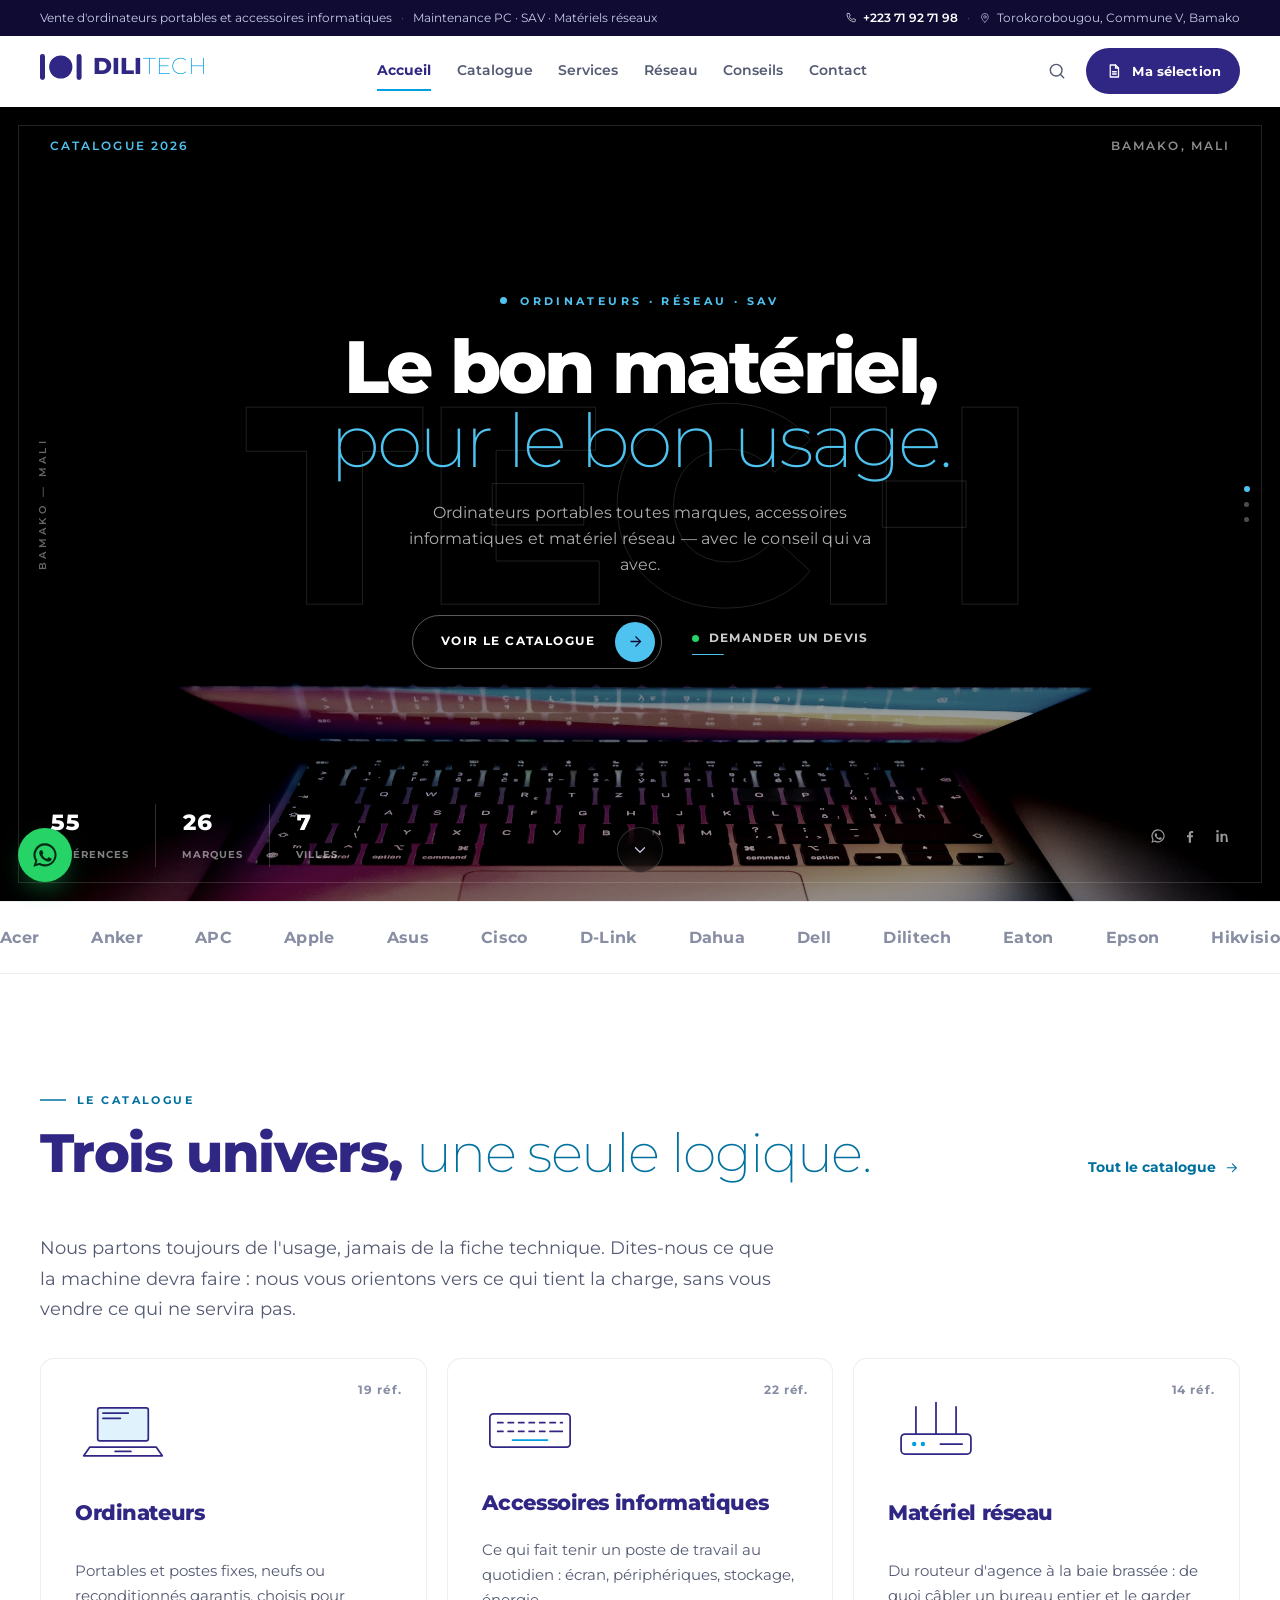
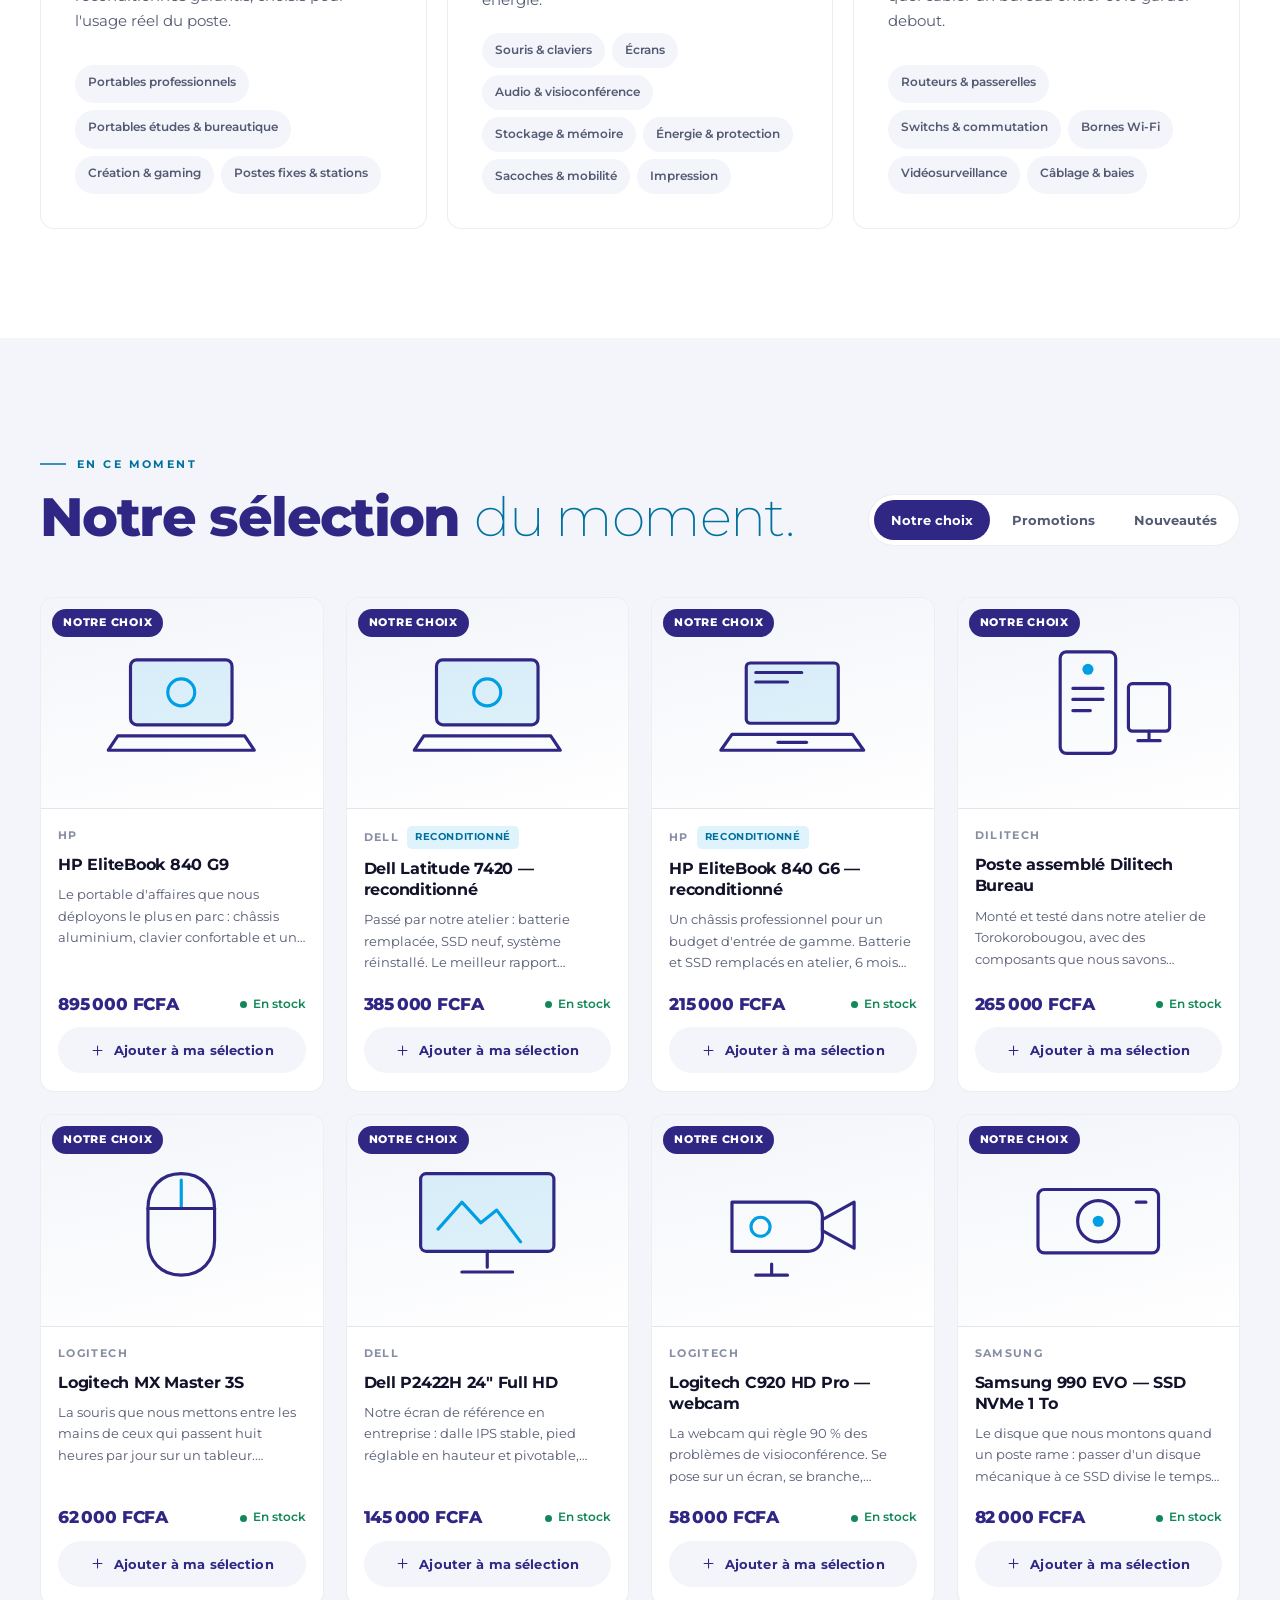
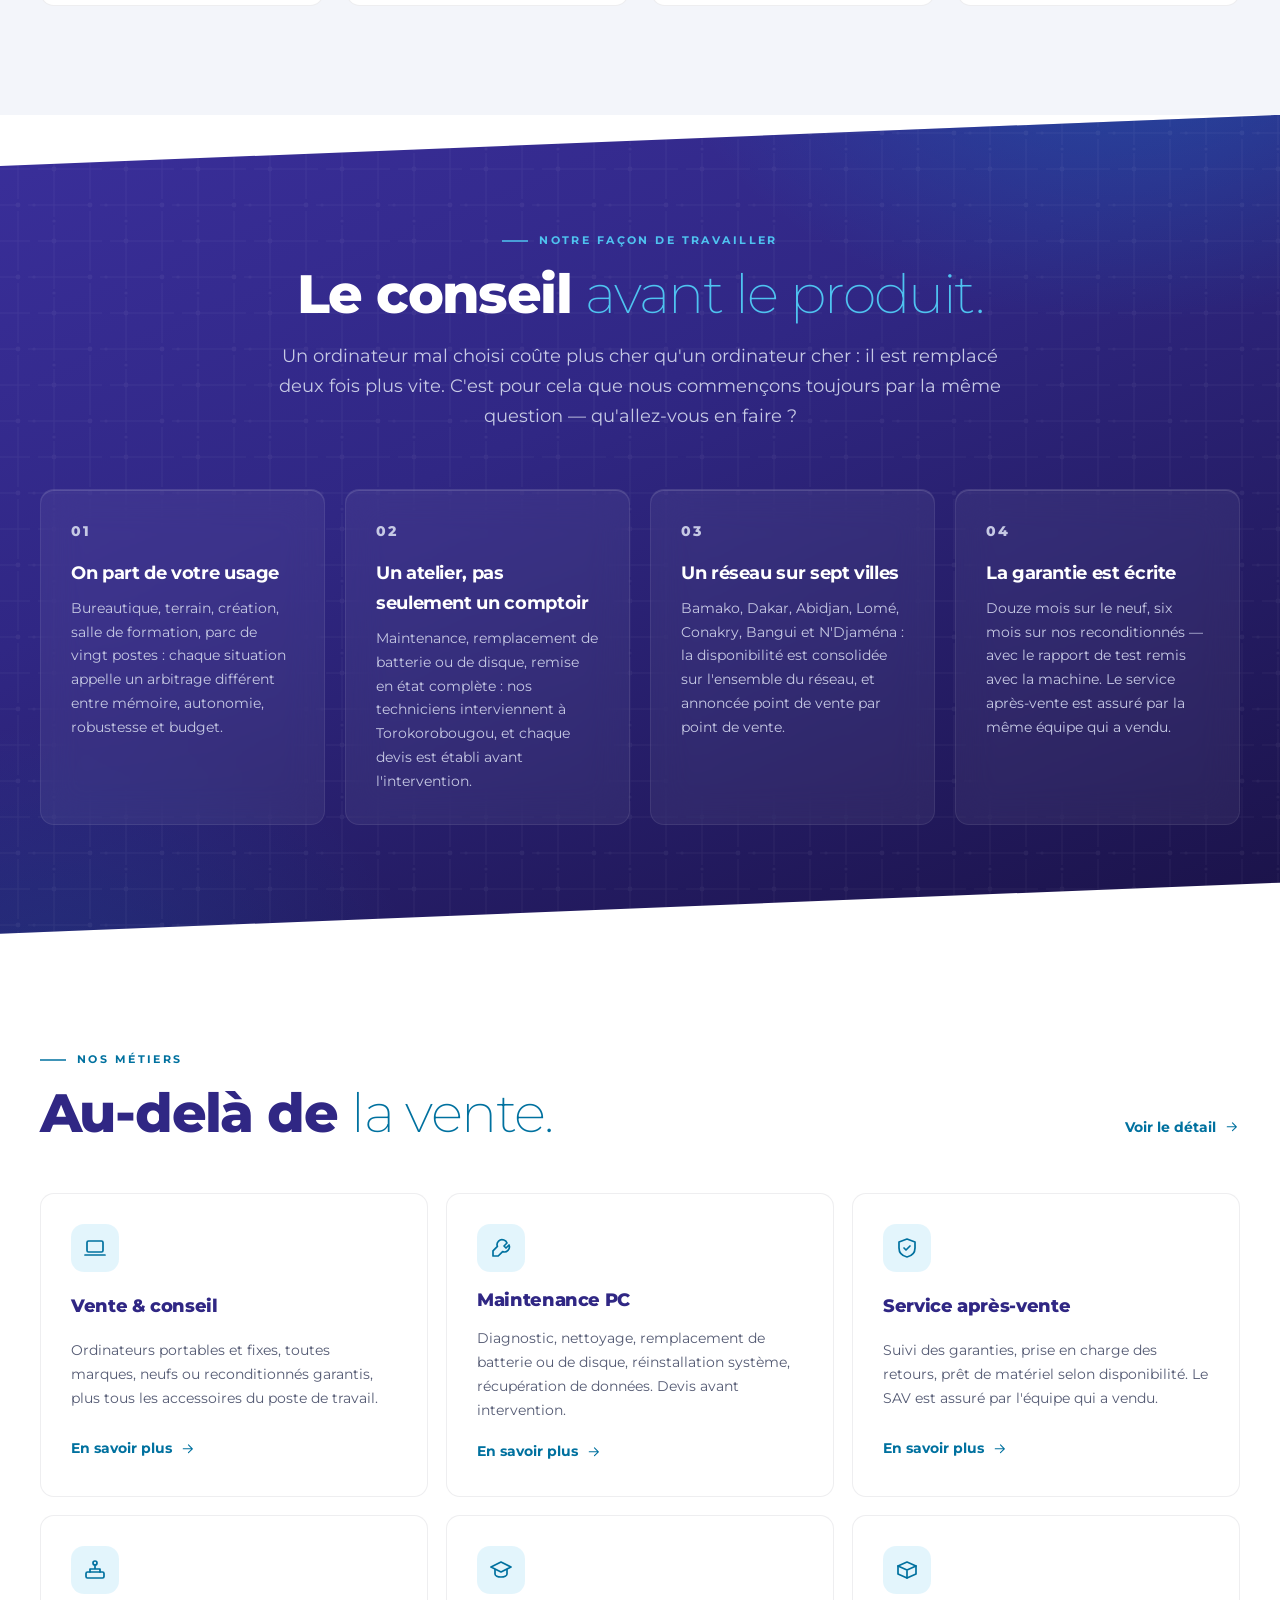
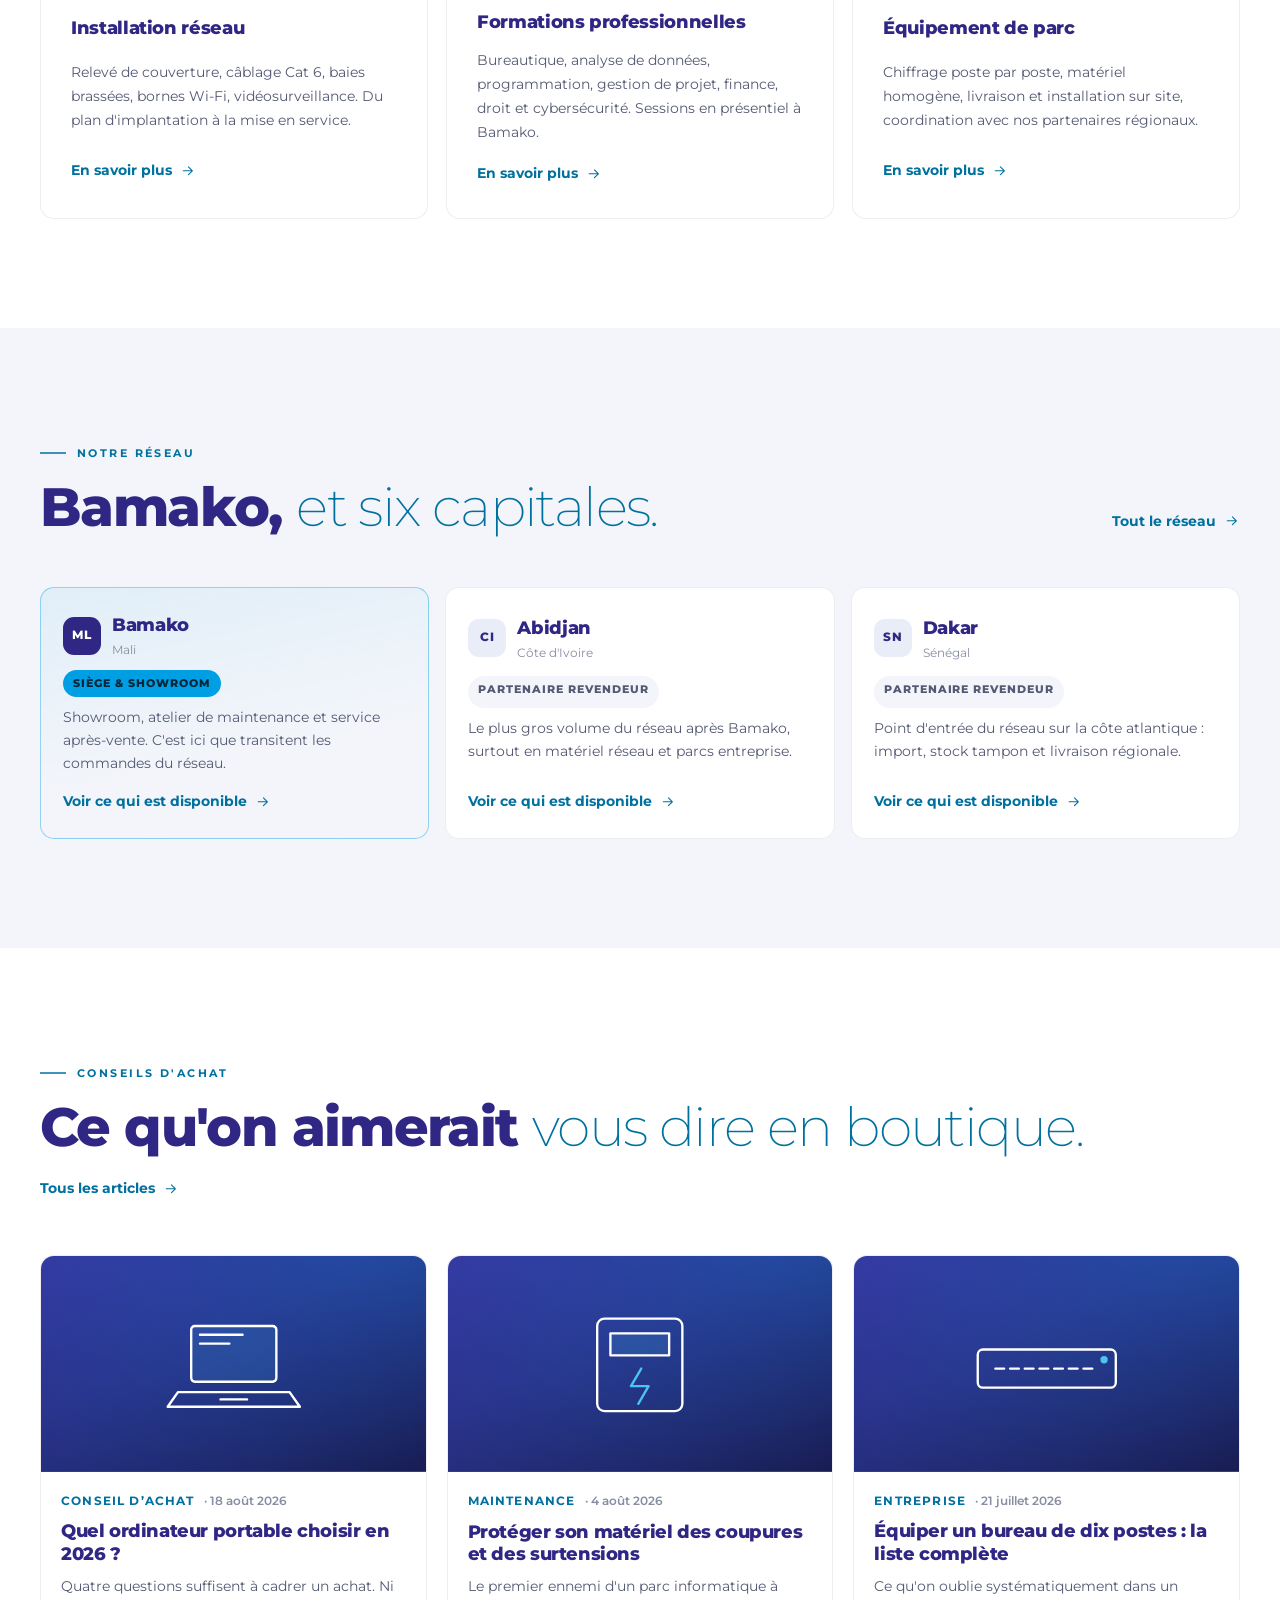
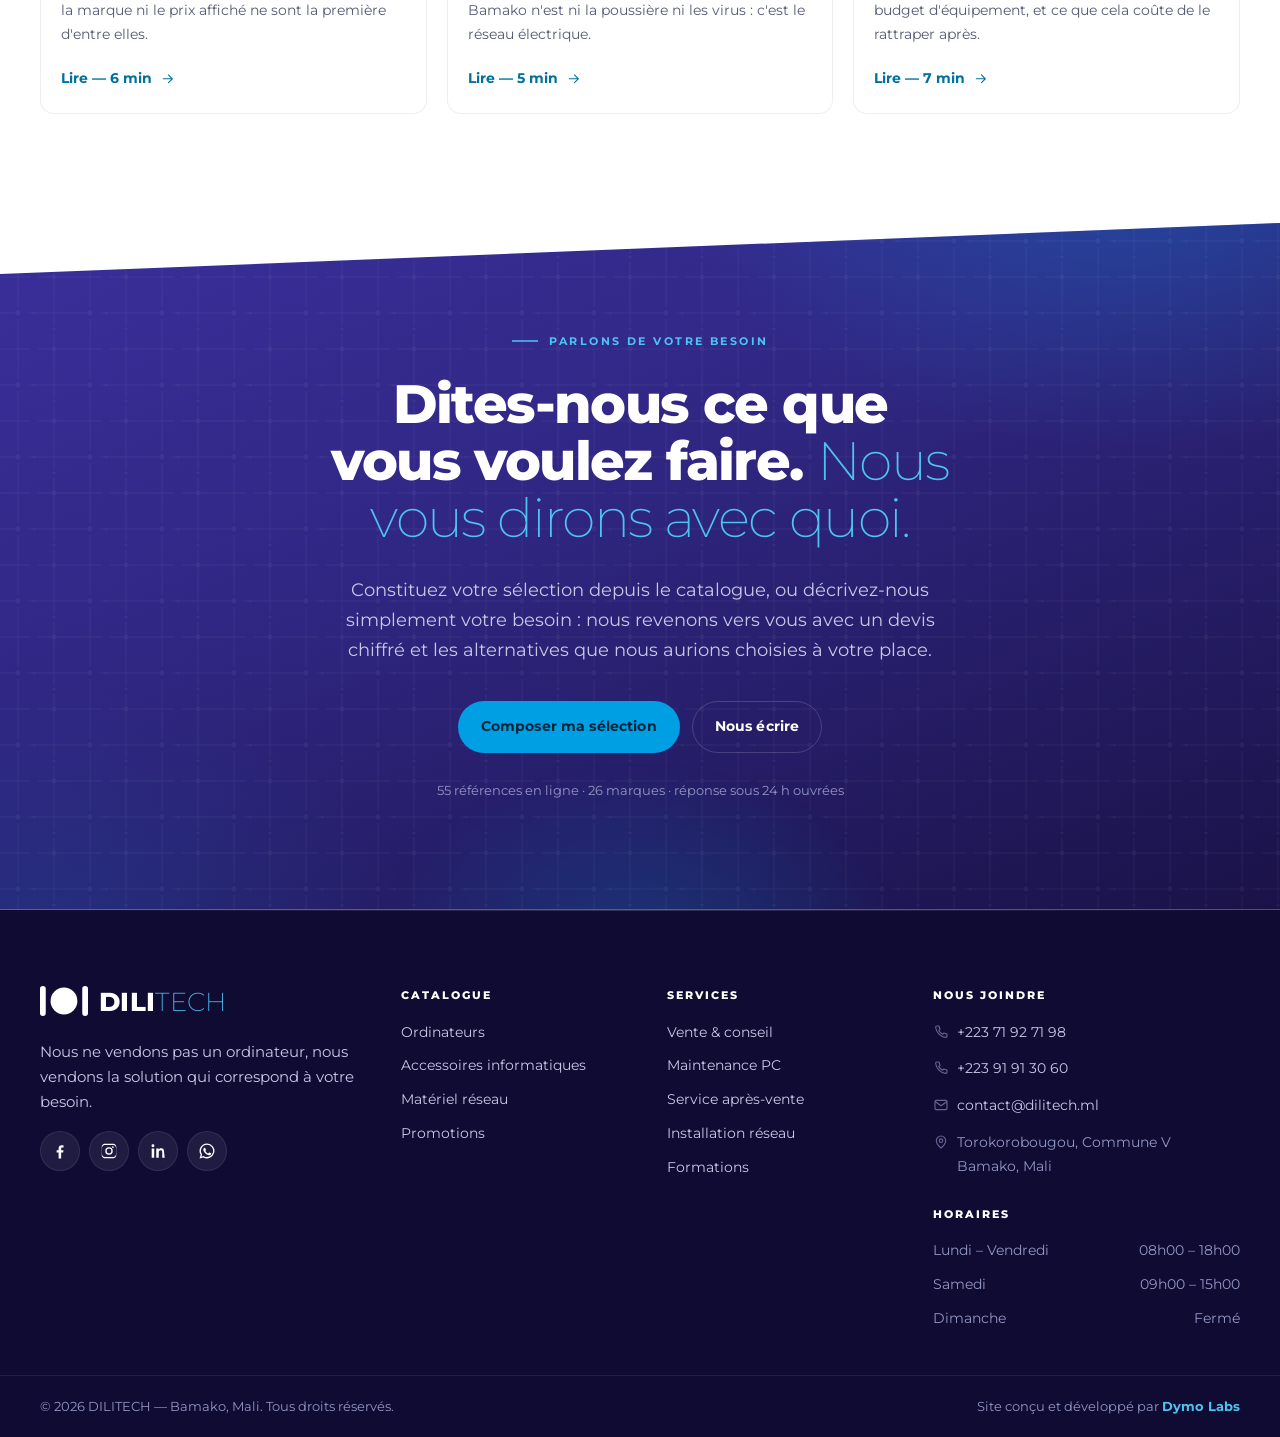
==== commit fa6f28a7: "Hero repris directement du code de VP (Vetement Palace), comme demande Le client a recadre la demand" ====
--- a/index.html
+++ b/index.html
@@ -26,44 +26,79 @@
 <main id="contenu">
 
   <!-- ===================================================================
-       HERO — un ordinateur qui émerge du noir, pas une texture par-dessus.
-       Aucun motif décoratif ici : sur une vraie photo, un quadrillage
-       plaqué dessus a l'air d'un gabarit, pas d'une mise en scène. La
-       photo est détourée par un masque radial (feather) qui la fond dans
-       le noir plutôt que de la couper au carré. Photo sous licence
-       Unsplash (Martin Katler) — voir claudeprompt.md pour la licence.
-       =================================================================== -->
-  <section class="heros heros--v2 sur-nuit">
-    <div class="wrap heros__in">
-      <div class="heros__txt">
-        <p class="surtitre surtitre--vive entre" style="--i:0"><i class="surtitre__pouls" aria-hidden="true"></i>Bamako · Torokorobougou</p>
-        <h1 class="heros__titre entre" style="--i:1">Le bon matériel,<em>pour le bon usage.</em></h1>
-        <p class="heros__lead entre" style="--i:2">
+       HERO — composition éditoriale portée du site VP (Vêtement Palace,
+       WebsiteVP/index.html : mot fantôme en filigrane, spotlight qui suit
+       le curseur, cadre inset, libellé vertical, pagination à points,
+       pilule magnétique). Structure et mécanique JS reprises telles
+       quelles ; palette et typographie ramenées à la charte Dilitech
+       (Montserrat seul, bleus de la marque au lieu de l'or). Voir
+       claudeprompt.md pour le détail de ce qui a été gardé/changé.
+       Photo sous licence Unsplash (Martin Katler).
+       =================================================================== -->
+  <header class="hero" id="hero">
+    <div class="hero__media">
+      <img src="assets/img/hero-laptop-large.jpg" alt="" fetchpriority="high">
+      <div class="hero__overlay"></div>
+      <div class="halos halos--hero" aria-hidden="true">
+        <span class="halo halo--1"></span>
+        <span class="halo halo--3"></span>
+      </div>
+      <div class="hero__spotlight"></div>
+    </div>
+    <div class="hero__ghost" aria-hidden="true">TECH</div>
+
+    <div class="hero__meta">
+      <span class="hero__eyebrow-top">Catalogue 2026</span>
+      <span class="hero__meta-contact">Bamako, Mali</span>
+    </div>
+
+    <div class="hero__inner">
+      <div class="hero__text entre" style="--i:0">
+        <p class="hero__eyebrow">
+          <i class="surtitre__pouls" aria-hidden="true"></i>Ordinateurs · Réseau · SAV
+        </p>
+        <h1 class="hero__title">Le bon matériel,<em>pour le bon usage.</em></h1>
+        <p class="hero__sub">
           Ordinateurs portables toutes marques, accessoires informatiques et
           matériel réseau — avec le conseil qui va avec.
         </p>
-
-        <div class="heros__actions entre" style="--i:3">
-          <a class="btn btn--cyan btn--lueur" href="catalogue.html">Voir le catalogue</a>
-          <a class="btn btn--ligne" href="contact.html">Demander un devis</a>
-        </div>
-
-        <ul class="heros__preuves2 entre" style="--i:4" data-preuves></ul>
-      </div>
-    </div>
-
-    <!-- L'ordinateur flotte dans le noir : la photo est déjà détourée par
-         un fondu radial (voir assets/img/hero-laptop-flottant.webp), donc
-         aucun cadre, aucune découpe carrée à masquer ici. -->
-    <div class="heros__scene" aria-hidden="true">
-      <span class="heros__glow"></span>
-      <img class="heros__photo" src="assets/img/hero-laptop-flottant.webp" alt="" loading="eager" fetchpriority="high">
-    </div>
+        <div class="hero__actions">
+          <a href="catalogue.html" class="cta-pill">
+            <span class="cta-pill__label">Voir le catalogue</span>
+            <span class="cta-pill__orb">
+              <svg viewBox="0 0 24 24" fill="none" stroke="currentColor" stroke-width="1.8"><line x1="5" y1="12" x2="19" y2="12"/><polyline points="12 5 19 12 12 19"/></svg>
+            </span>
+          </a>
+          <a href="contact.html" class="cta-link">
+            <span class="cta-link__dot"></span>
+            Demander un devis
+          </a>
+        </div>
+      </div>
+    </div>
+
+    <div class="hero__foot">
+      <ul class="hero__stats" data-preuves></ul>
+      <div class="hero__foot-social">
+        <a href="https://wa.me/22371927198" target="_blank" rel="noopener" aria-label="WhatsApp">
+          <span class="ic" data-ic="whatsapp"></span>
+        </a>
+        <a href="https://www.facebook.com/profile.php?id=100064903981504" target="_blank" rel="noopener" aria-label="Facebook">
+          <span class="ic" data-ic="facebook"></span>
+        </a>
+        <a href="https://www.linkedin.com/company/dilitech" target="_blank" rel="noopener" aria-label="LinkedIn">
+          <span class="ic" data-ic="linkedin"></span>
+        </a>
+      </div>
+    </div>
+    <div class="hero__dots"><i class="is-active"></i><i></i><i></i></div>
+    <div class="hero__side" aria-hidden="true">Bamako — Mali</div>
+    <div class="hero__frame" aria-hidden="true"></div>
 
     <a class="scroll-cue" href="#univers" aria-label="Découvrir le catalogue">
       <span class="ic" data-ic="chevronBas"></span>
     </a>
-  </section>
+  </header>
 
   <!-- bandeau des marques distribuées -->
   <div class="marques" aria-label="Marques distribuées">
--- a/style.css
+++ b/style.css
@@ -615,29 +615,9 @@
    8. HERO
    ========================================================================= */
 
-/* .heros--v2 est volontairement SANS .nuit/.grain/.coupe-bas : ces trois
-   classes habillent des aplats de dégradé, pas une vraie photo. Un
-   quadrillage de points ou un grain plaqué sur une photographie a l'air
-   d'un gabarit posé par-dessus, pas d'une mise en scène — c'est ce qui
-   sonnait faux dans la version précédente. Fond quasi noir, un seul
-   geste (la machine qui émerge du noir), rien d'autre en décor. */
-.heros--v2 {
-  position: relative;
-  isolation: isolate;
-  overflow: hidden;
-  min-height: 92vh;
-  display: flex;
-  align-items: center;
-  padding-block: clamp(120px, 16vh, 200px) clamp(64px, 10vh, 120px);
-  background: radial-gradient(140% 100% at 80% 20%, #17123f 0%, #0a0722 46%, #050313 100%);
-}
-
-.heros__in { width: 100%; }
-
 /* --- entrée animée, une seule fois au chargement ------------------------
    Indépendante du système `.reveal` (qui attend le défilement) : le hero
-   est déjà visible à l'ouverture de la page, il doit jouer tout de suite.
-   Chaque élément porte `style="--i:N"` : la cascade se lit dans l'ordre. */
+   est déjà visible à l'ouverture de la page, il doit jouer tout de suite. */
 .entre {
   animation: entree .8s var(--ease-expo) backwards;
   animation-delay: calc(var(--i, 0) * 90ms + 60ms);
@@ -647,15 +627,12 @@
   to   { opacity: 1; transform: translateY(0); }
 }
 
-.heros__txt { max-width: 640px; }
-
-.surtitre--vive { display: inline-flex; }
 .surtitre__pouls {
   position: relative;
   display: inline-block;
   width: 7px; height: 7px; margin-right: 3px;
   border-radius: 50%;
-  background: var(--cyan-2);
+  background: currentColor;
   box-shadow: 0 0 0 0 var(--glow-cyan);
   animation: pouls 2.2s var(--ease) infinite;
 }
@@ -665,47 +642,208 @@
   100% { box-shadow: 0 0 0 0 transparent; }
 }
 
-.heros__titre {
+/* =========================================================================
+   HERO ÉDITORIAL — porté du site VP (Vêtement Palace, WebsiteVP/style.css,
+   règles `.hero*`/`.cta-pill`/`.cta-link` d'origine). Le client a demandé
+   de reprendre directement ce système plutôt que d'en réinventer un :
+   structure et mécanique intactes, palette et police adaptées à la charte
+   Dilitech ci-dessous.
+     — couleur : l'or (`--gold-light` #C9AD74, `--gold-dark` #7C6127) est
+       devenu le cyan de la marque (`--cyan-2`, `--cyan-ink`) ; l'encre
+       `--ink` est devenue `--navy-ink`.
+     — police : VP utilise Bodoni Moda (serif italique) en display ; la
+       charte Dilitech impose Montserrat partout, donc le titre garde ICI
+       la règle maison (gras marine → très maigre bleu clair) plutôt que
+       l'italique doré de VP — c'est le seul endroit où on s'écarte du
+       gabarit d'origine, pour ne pas trahir la charte.
+   ========================================================================= */
+
+.hero {
+  position: relative;
+  isolation: isolate;
+  /* VP place sa nav en `position: fixed` par-dessus le hero et compense
+     avec ce padding — la nav de Dilitech est `sticky` (dans le flux, pas
+     en overlay), le hero commence donc déjà sous elle : pas de padding à
+     ajouter ici, sous peine de pousser le contenu deux fois. */
+  min-height: calc(100vh - var(--nav-h) - var(--bandeau-h));
+  display: flex; flex-direction: column;
+  overflow: hidden;
+  color: #fff;
+}
+
+.hero__media { position: absolute; inset: 0; z-index: -3; overflow: hidden; background: var(--navy-ink); }
+.hero__media img {
+  width: 100%; height: 100%; object-fit: cover; object-position: center 38%;
+  /* La photo reste quasi neutre : c'est l'interface (fantôme, spotlight,
+     halos, pilule) qui porte la couleur de marque — pas un recolorage de
+     la photo elle-même, exactement comme VP laisse la photo du modèle en
+     désaturé et réserve l'or aux éléments d'interface. */
+  filter: grayscale(.5) brightness(.6) contrast(1.15) saturate(.75);
+}
+.hero__overlay {
+  position: absolute; inset: 0; z-index: -2;
+  background:
+    radial-gradient(ellipse at center 42%, rgba(16, 11, 51, .18) 0%, rgba(16, 11, 51, .6) 62%, rgba(16, 11, 51, .92) 100%),
+    linear-gradient(180deg, rgba(16, 11, 51, .6) 0%, rgba(16, 11, 51, .05) 22%, rgba(16, 11, 51, .12) 58%, rgba(16, 11, 51, .9) 100%);
+}
+/* Les mêmes halos en dérive qu'ailleurs sur le site (voir section 1) —
+   recolorent la scène en cyan plutôt que de recolorer la photo. */
+.halos--hero { z-index: -1; mix-blend-mode: screen; }
+.halos--hero .halo--1 { top: -12%; left: -8%; opacity: .7; }
+.halos--hero .halo--3 { top: auto; bottom: 4%; right: 10%; left: auto; opacity: .4; }
+
+/* Le mot fantôme en filigrane — signature VP reprise telle quelle. Le
+   demi-mot « TECH » du logo plutôt que le nom complet : plus court, et il
+   fait écho à la moitié maigre du wordmark. */
+.hero__ghost {
+  position: absolute; z-index: -1; left: 0; right: 0; top: 50%;
+  transform: translateY(-50%);
+  font-family: var(--font); font-weight: 800; text-transform: uppercase;
+  font-size: clamp(6rem, 22vw, 18rem); line-height: 1; letter-spacing: -.01em;
+  text-align: center; white-space: nowrap; pointer-events: none;
+  color: transparent; -webkit-text-stroke: 1px rgba(255, 255, 255, .12);
+}
+
+/* Spotlight qui suit le curseur — activerSpotlightHero() dans js/core/ui.js,
+   même mécanique que VP (mousemove → --mx/--my en %), juste posée sur le
+   hero entier plutôt que sur un bouton. */
+.hero__spotlight {
+  position: absolute; inset: 0; z-index: -1; pointer-events: none;
+  background: radial-gradient(560px circle at var(--mx, 50%) var(--my, 35%), var(--glow-cyan), transparent 62%);
+  opacity: 0; transition: opacity .5s var(--ease);
+}
+.hero:hover .hero__spotlight { opacity: 1; }
+@media (pointer: coarse) { .hero__spotlight { display: none; } }
+
+.hero__frame { position: absolute; z-index: 1; inset: 18px; border: 1px solid rgba(255, 255, 255, .14); pointer-events: none; }
+.hero__side {
+  position: absolute; z-index: 1; left: 34px; top: 50%; transform: translateY(-50%) rotate(180deg);
+  writing-mode: vertical-rl; font-size: .64rem; font-weight: 600; letter-spacing: .32em; text-transform: uppercase;
+  color: rgba(255, 255, 255, .4);
+}
+@media (max-width: 900px) { .hero__frame, .hero__side { display: none; } }
+
+.hero__meta {
+  position: relative; z-index: 1; flex: 0 0 auto;
+  display: flex; align-items: center; justify-content: space-between;
+  max-width: var(--wrap); margin: 0 auto; padding: 30px clamp(24px, 4vw, 50px) 0; width: 100%;
+  font-size: .72rem; font-weight: 600; letter-spacing: .18em; text-transform: uppercase;
+  color: rgba(255, 255, 255, .55);
+}
+.hero__eyebrow-top { color: var(--cyan-2); }
+@media (max-width: 560px) { .hero__meta { display: none; } }
+
+.hero__inner {
+  position: relative; z-index: 1; flex: 1;
+  display: flex; align-items: center; justify-content: center;
+  max-width: 760px; margin: 0 auto; padding: 24px 32px; width: 100%;
+  text-align: center;
+}
+.hero__text { display: flex; flex-direction: column; align-items: center; }
+
+.hero__eyebrow {
+  display: inline-flex; align-items: center; gap: 10px;
+  font-size: .7rem; font-weight: 700; letter-spacing: .3em; text-transform: uppercase;
+  color: var(--cyan-2);
+}
+
+.hero__title {
   font-weight: 800;
-  /* Plus grand et plus serré que le reste du site : c'est LE titre que la
-     charte veut monumental, celui que toutes les références montrées par
-     le client traitent en très grand plutôt qu'en corps de texte élevé. */
-  font-size: clamp(2.9rem, 7vw, 5.4rem);
-  line-height: .98;
+  font-size: clamp(2.6rem, 6.4vw, 4.6rem);
+  line-height: 1;
   letter-spacing: -.04em;
   color: #fff;
   text-wrap: balance;
-}
-.heros__titre em {
+  margin: 20px 0 22px;
+}
+.hero__title em {
   display: block;
   font-style: normal; font-weight: 200;
-  /* Le même contraste que le logo (gras marine / maigre bleu clair), mais
-     avec un lent chromage qui balaie le texte — la touche « showroom »
-     empruntée aux sites automobiles premium, transposée dans les bleus
-     de la marque plutôt que dans un métal doré. */
-  background: linear-gradient(
-    100deg,
-    var(--cyan-2) 20%, #fff 45%, var(--cyan-3) 60%, var(--cyan-2) 85%
-  );
-  background-size: 220% auto;
-  -webkit-background-clip: text; background-clip: text;
-  color: transparent;
-  animation: chrome 8s linear infinite;
-}
-@keyframes chrome { to { background-position: -220% center; } }
-
-.heros__lead {
-  margin-top: 22px;
-  font-size: clamp(1rem, 1.55vw, 1.14rem);
-  color: var(--sur-sombre-2);
-  max-width: 52ch;
-}
+  color: var(--cyan-2);
+}
+.hero__sub {
+  font-size: .98rem; color: rgba(255, 255, 255, .68);
+  max-width: 46ch; margin: 0 auto 36px; letter-spacing: .01em;
+}
+.hero__actions { display: flex; gap: 30px; flex-wrap: wrap; justify-content: center; align-items: center; }
+
+/* --- pilule magnétique : l'appel principal --------------------------- */
+.cta-pill {
+  position: relative; display: inline-flex; align-items: center; gap: 20px;
+  padding: 6px 6px 6px 28px; border: 1px solid rgba(255, 255, 255, .35); border-radius: 999px;
+  overflow: hidden; isolation: isolate; transition: border-color .4s var(--ease);
+}
+.cta-pill::before {
+  content: ""; position: absolute; inset: 0; z-index: -1; border-radius: 999px;
+  background: var(--cyan-2); transform: scaleX(0); transform-origin: left;
+  transition: transform .5s var(--ease-expo);
+}
+.cta-pill:hover { border-color: var(--cyan-2); }
+.cta-pill:hover::before { transform: scaleX(1); }
+.cta-pill__label {
+  font-size: .74rem; font-weight: 700; letter-spacing: .12em; text-transform: uppercase;
+  color: #fff; transition: color .4s var(--ease); white-space: nowrap;
+}
+.cta-pill:hover .cta-pill__label { color: var(--navy-ink); }
+.cta-pill__orb {
+  width: 40px; height: 40px; border-radius: 50%; background: var(--cyan-2); color: var(--navy-ink);
+  display: grid; place-items: center; flex-shrink: 0;
+  transition: transform .5s var(--ease-expo), background .4s var(--ease);
+}
+.cta-pill__orb svg { width: 17px; height: 17px; }
+.cta-pill:hover .cta-pill__orb { background: var(--navy-ink); color: var(--cyan-2); transform: rotate(45deg); }
+
+/* --- lien souligné : l'appel secondaire ------------------------------- */
+.cta-link {
+  position: relative; display: inline-flex; align-items: center; gap: 10px;
+  font-size: .74rem; font-weight: 700; letter-spacing: .1em; text-transform: uppercase;
+  color: rgba(255, 255, 255, .8); padding-bottom: 6px; transition: color .35s var(--ease);
+}
+.cta-link__dot { width: 7px; height: 7px; border-radius: 50%; background: var(--wa); flex-shrink: 0; }
+.cta-link::after {
+  content: ""; position: absolute; left: 0; bottom: 0; width: 100%; height: 1px;
+  background: var(--cyan-2); transform: scaleX(.18); transform-origin: left;
+  transition: transform .4s var(--ease-expo);
+}
+.cta-link:hover { color: #fff; }
+.cta-link:hover::after { transform: scaleX(1); }
+
+/* --- pied du hero : chiffres + réseaux -------------------------------- */
+.hero__foot {
+  position: relative; z-index: 1; flex: 0 0 auto;
+  display: flex; align-items: center; justify-content: space-between; gap: 20px; flex-wrap: wrap;
+  max-width: var(--wrap); margin: 0 auto; padding: 0 clamp(24px, 4vw, 50px) 34px; width: 100%;
+}
+.hero__stats { display: flex; }
+.hero__stat { padding-right: 26px; margin-right: 26px; border-right: 1px solid rgba(255, 255, 255, .18); text-align: left; }
+.hero__stat:last-child { border-right: none; margin-right: 0; padding-right: 0; }
+.hero__stat b { font-size: 1.35rem; font-weight: 800; color: #fff; display: block; font-variant-numeric: tabular-nums; }
+.hero__stat > span { font-size: .64rem; font-weight: 700; letter-spacing: .1em; text-transform: uppercase; color: rgba(255, 255, 255, .5); }
+.hero__foot-social { display: flex; gap: 16px; }
+.hero__foot-social a { color: rgba(255, 255, 255, .6); transition: color .3s var(--ease); }
+.hero__foot-social a:hover { color: var(--cyan-2); }
+.hero__foot-social .ic { width: 16px; height: 16px; }
+
+.hero__dots {
+  position: absolute; z-index: 1; right: 30px; top: 50%; transform: translateY(-50%);
+  display: flex; flex-direction: column; gap: 10px;
+}
+.hero__dots i { width: 5px; height: 5px; border-radius: 50%; background: rgba(255, 255, 255, .3); display: block; transition: all .3s var(--ease); }
+.hero__dots i.is-active { background: var(--cyan-2); width: 6px; height: 6px; }
+@media (max-width: 900px) { .hero__dots { display: none; } }
+
+@media (max-width: 640px) {
+  .hero { min-height: 100svh; }
+  .hero__foot { justify-content: center; text-align: center; }
+  .hero__stats { justify-content: center; width: 100%; }
+}
+
+/* Simple rangée de boutons — reste utilisée par les en-têtes « introuvable »
+   (404.html, article.js, produit.js), pas par le hero de l'accueil. */
 .heros__actions { display: flex; flex-wrap: wrap; gap: 12px; margin-top: 32px; }
 
-/* --- bande de preuves, façon fiche technique ----------------------------
-   Verre dépoli, séparateurs verticaux entre les chiffres : on reprend le
-   langage « spec-strip » d'une fiche produit premium plutôt qu'une simple
-   ligne de statistiques. */
+/* --- bande de preuves, façon fiche technique (reprise sur reseau.html) --
+   Verre dépoli, séparateurs verticaux entre les chiffres. */
 .heros__preuves {
   display: flex; flex-wrap: wrap;
   margin-top: 40px; padding: 22px 26px;
@@ -738,16 +876,6 @@
   font-size: .68rem; font-weight: 700; letter-spacing: .12em;
   text-transform: uppercase; color: var(--sur-sombre-3);
 }
-
-/* Variante « nue » du même bloc de preuves, pour le hero de l'accueil :
-   aucun panneau de verre, juste les chiffres et un trait fin entre eux —
-   la petite badge de fiche technique des références (Aeroluxe : « Flights
-   6.1K · Clients 12.8K »), pas une carte à part entière. */
-.heros__preuves2 {
-  display: flex; flex-wrap: wrap; gap: 0;
-  margin-top: 44px;
-}
-.heros__preuves2 .heros__preuve b { font-size: 1.55rem; }
 
 /* --- l'invite à défiler, en bas du hero --- */
 .scroll-cue {
@@ -775,45 +903,6 @@
   50%      { transform: translateX(-50%) translateY(7px); }
 }
 @media (max-width: 640px) { .scroll-cue { display: none; } }
-
-/* --- la machine flotte dans le noir -------------------------------------
-   La photo (assets/img/hero-laptop-flottant.webp) est PRÉ-DÉTOURÉE en amont
-   (fondu radial vers la transparence, voir claudeprompt.md pour la
-   recette) : ici on ne fait que la poser et l'éclairer, aucun cache ni
-   dégradé de lisibilité à gérer en CSS — c'est tout l'intérêt de détourer
-   la photo plutôt que de la recadrer en `background-position` au pixel,
-   ce qui avait échoué à la première tentative (recadrage qui « saute »
-   selon la hauteur réelle du hero, jamais identique en prévisualisation
-   et en vrai). */
-.heros__scene {
-  position: absolute; z-index: -1;
-  right: clamp(-12%, -4vw, 4%);
-  bottom: clamp(-6%, -2vh, 2%);
-  width: min(64vw, 1020px);
-  pointer-events: none;
-}
-.heros__glow {
-  position: absolute;
-  left: 8%; right: 8%; bottom: 18%; height: 46%;
-  background: radial-gradient(ellipse, var(--glow-cyan) 0%, transparent 72%);
-  filter: blur(60px);
-  opacity: .55;
-}
-.heros__photo {
-  position: relative;
-  display: block; width: 100%; height: auto;
-  /* Même correction de teinte que la première tentative : la source est
-     nativement rose/orange, on la ramène vers les bleus de la marque. */
-  filter: saturate(.55) brightness(.92) contrast(1.05);
-}
-
-@media (max-width: 900px) {
-  .heros__scene { width: min(84vw, 640px); opacity: .9; }
-}
-@media (max-width: 640px) {
-  .heros__scene { position: relative; right: auto; bottom: auto; width: 100%; margin-top: 28px; }
-  .heros--v2 { min-height: 0; display: block; padding-bottom: 56px; }
-}
 
 
 /* =========================================================================
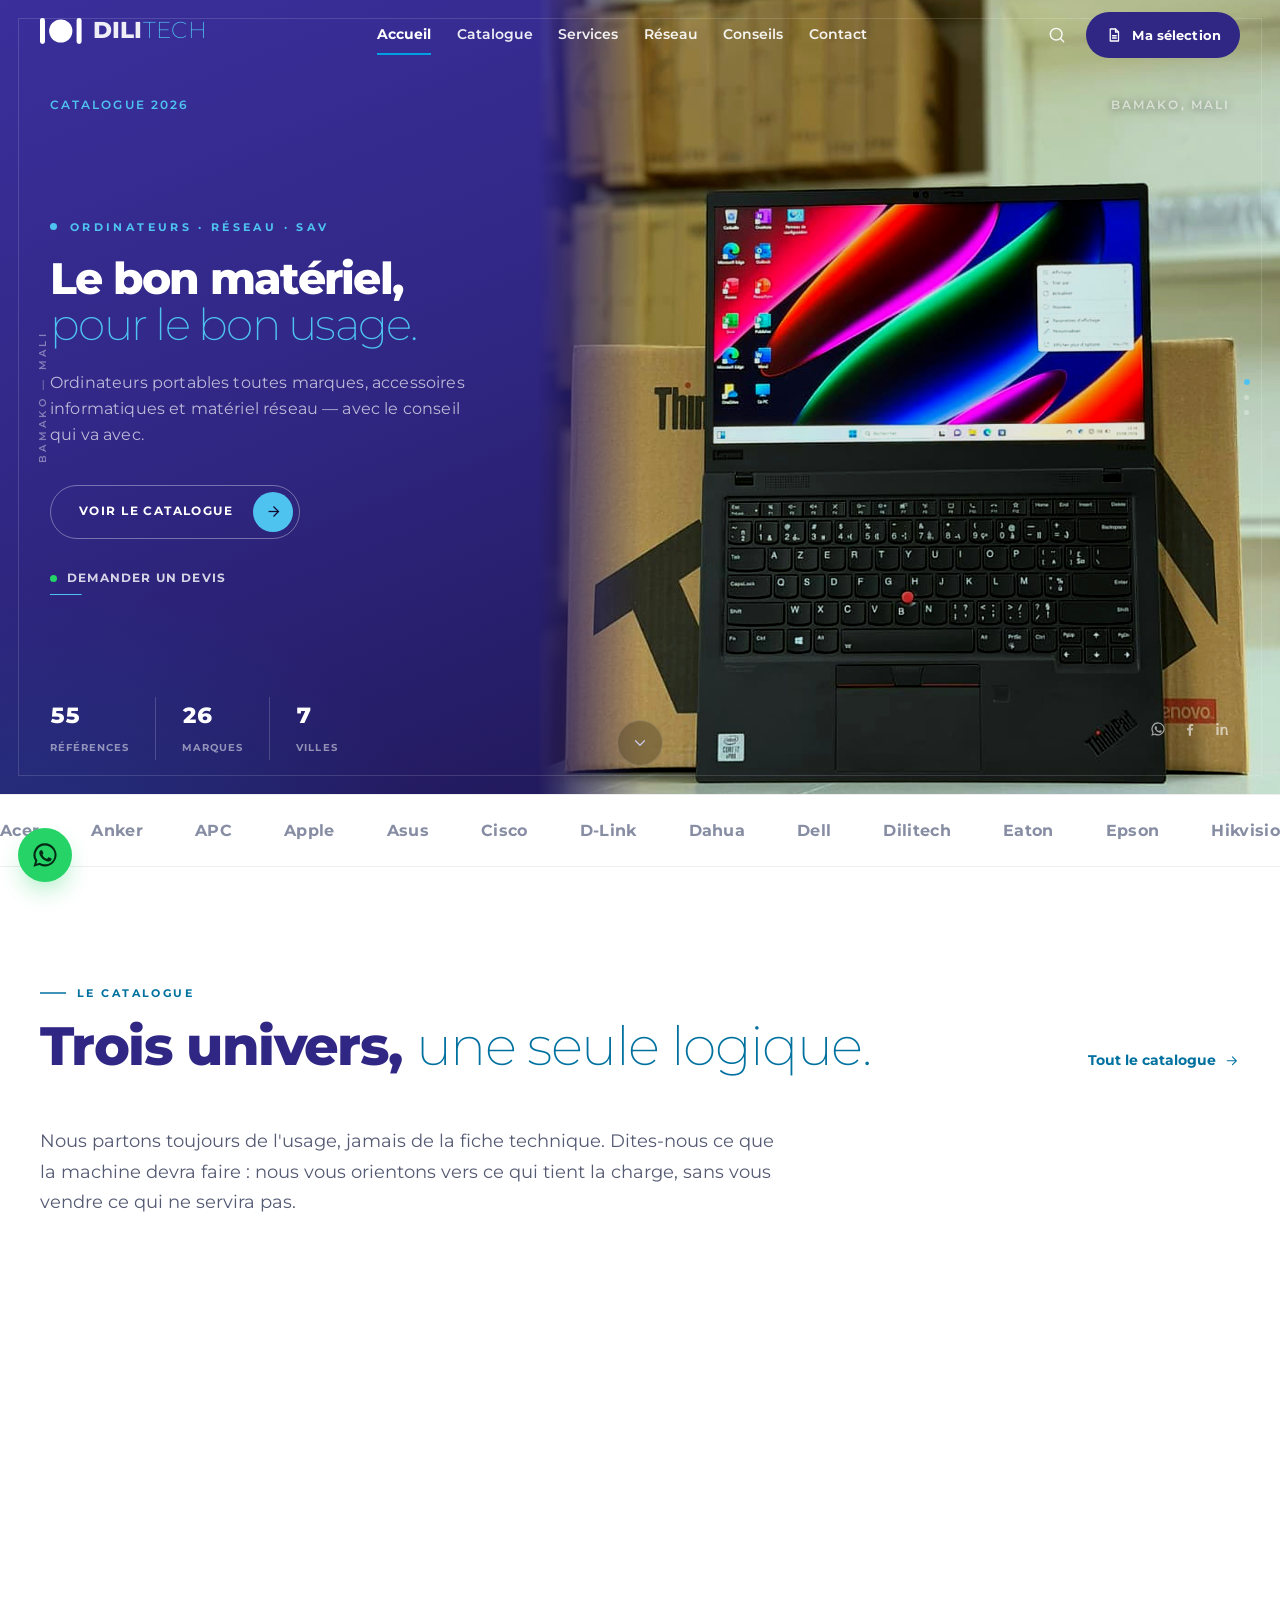
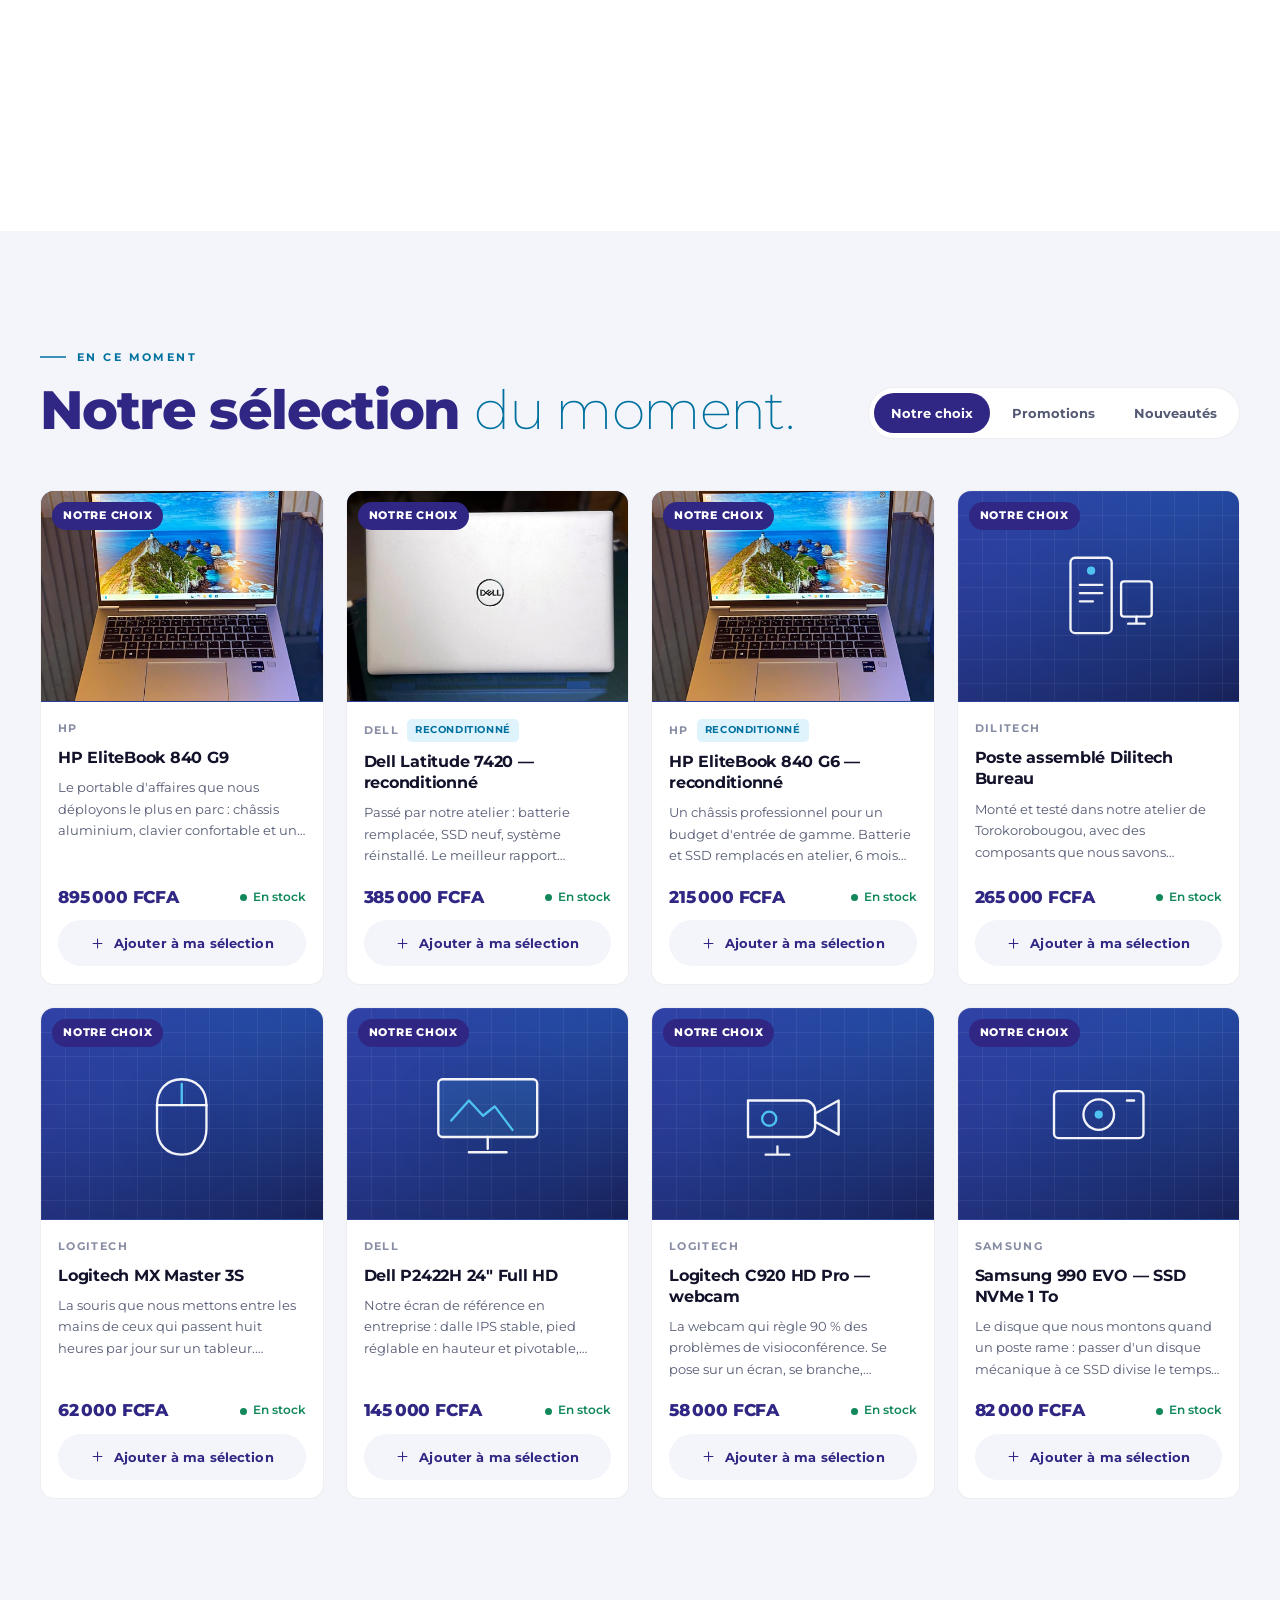
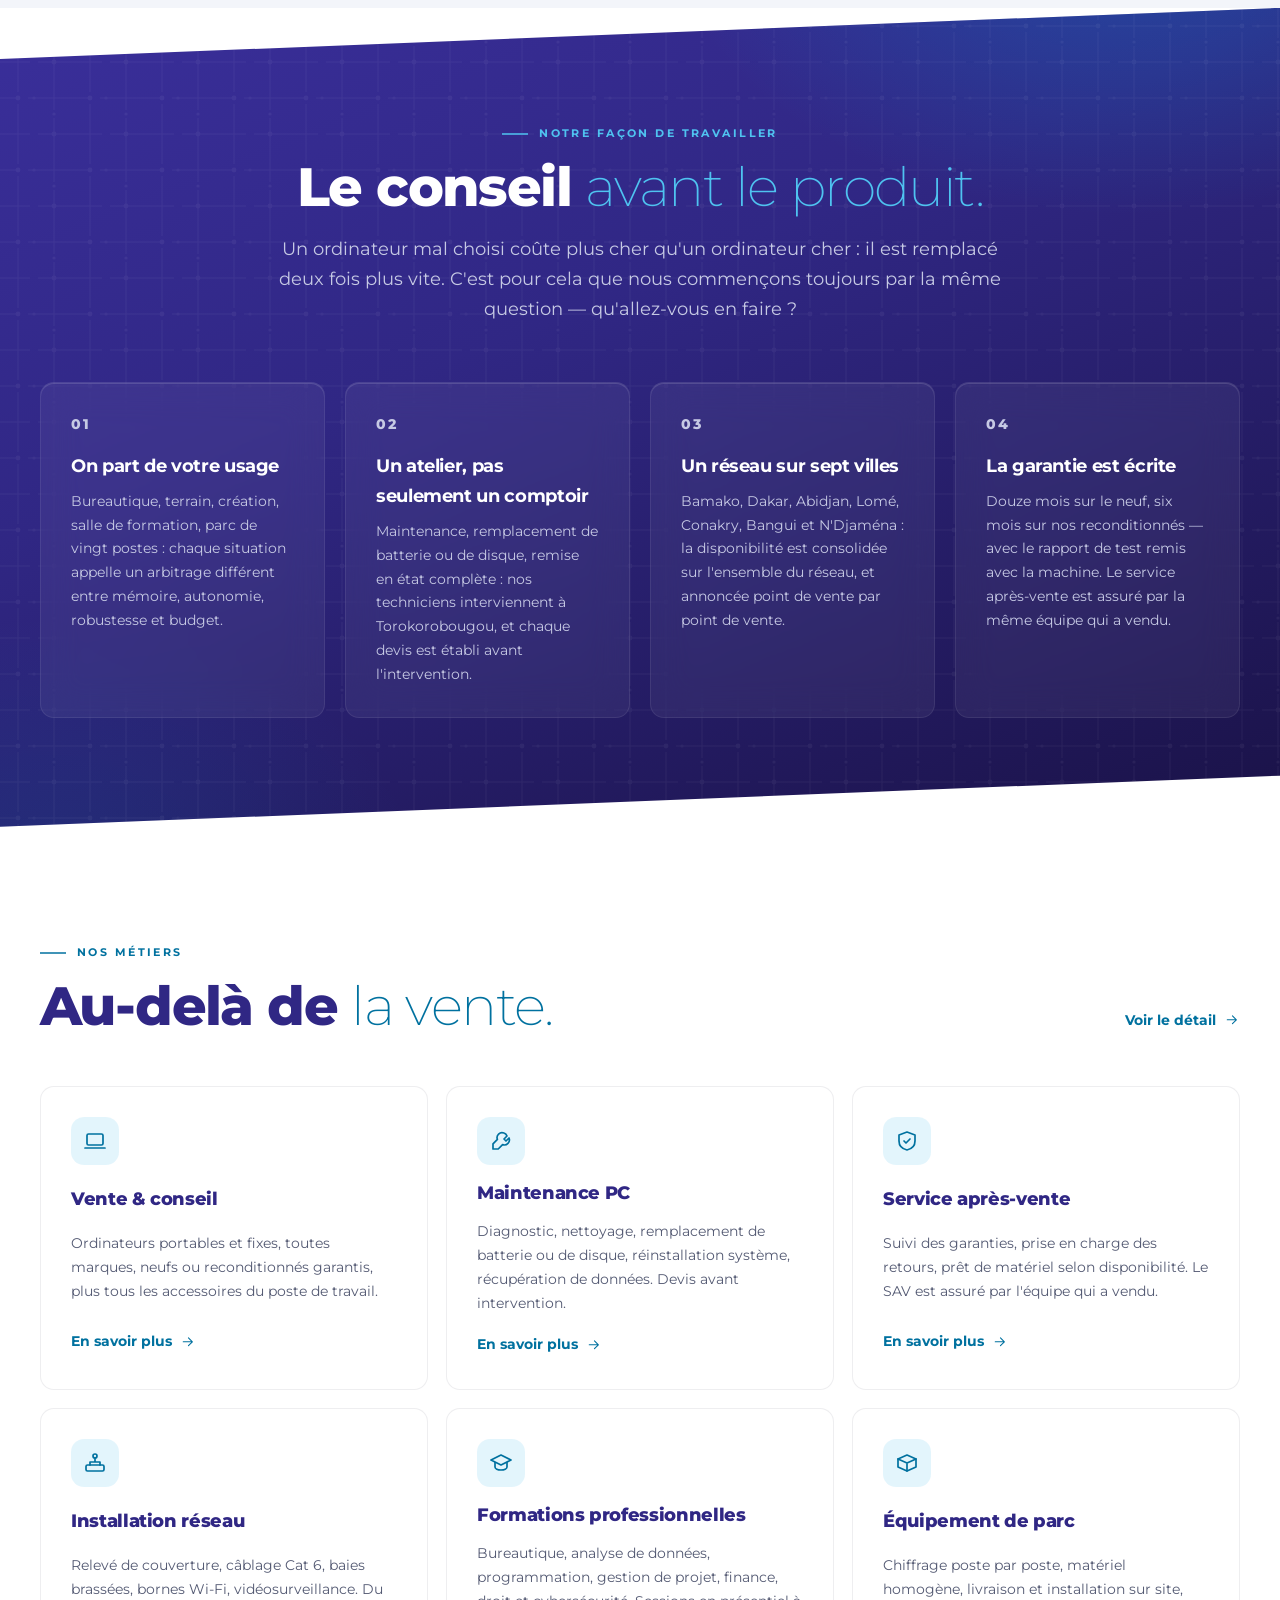
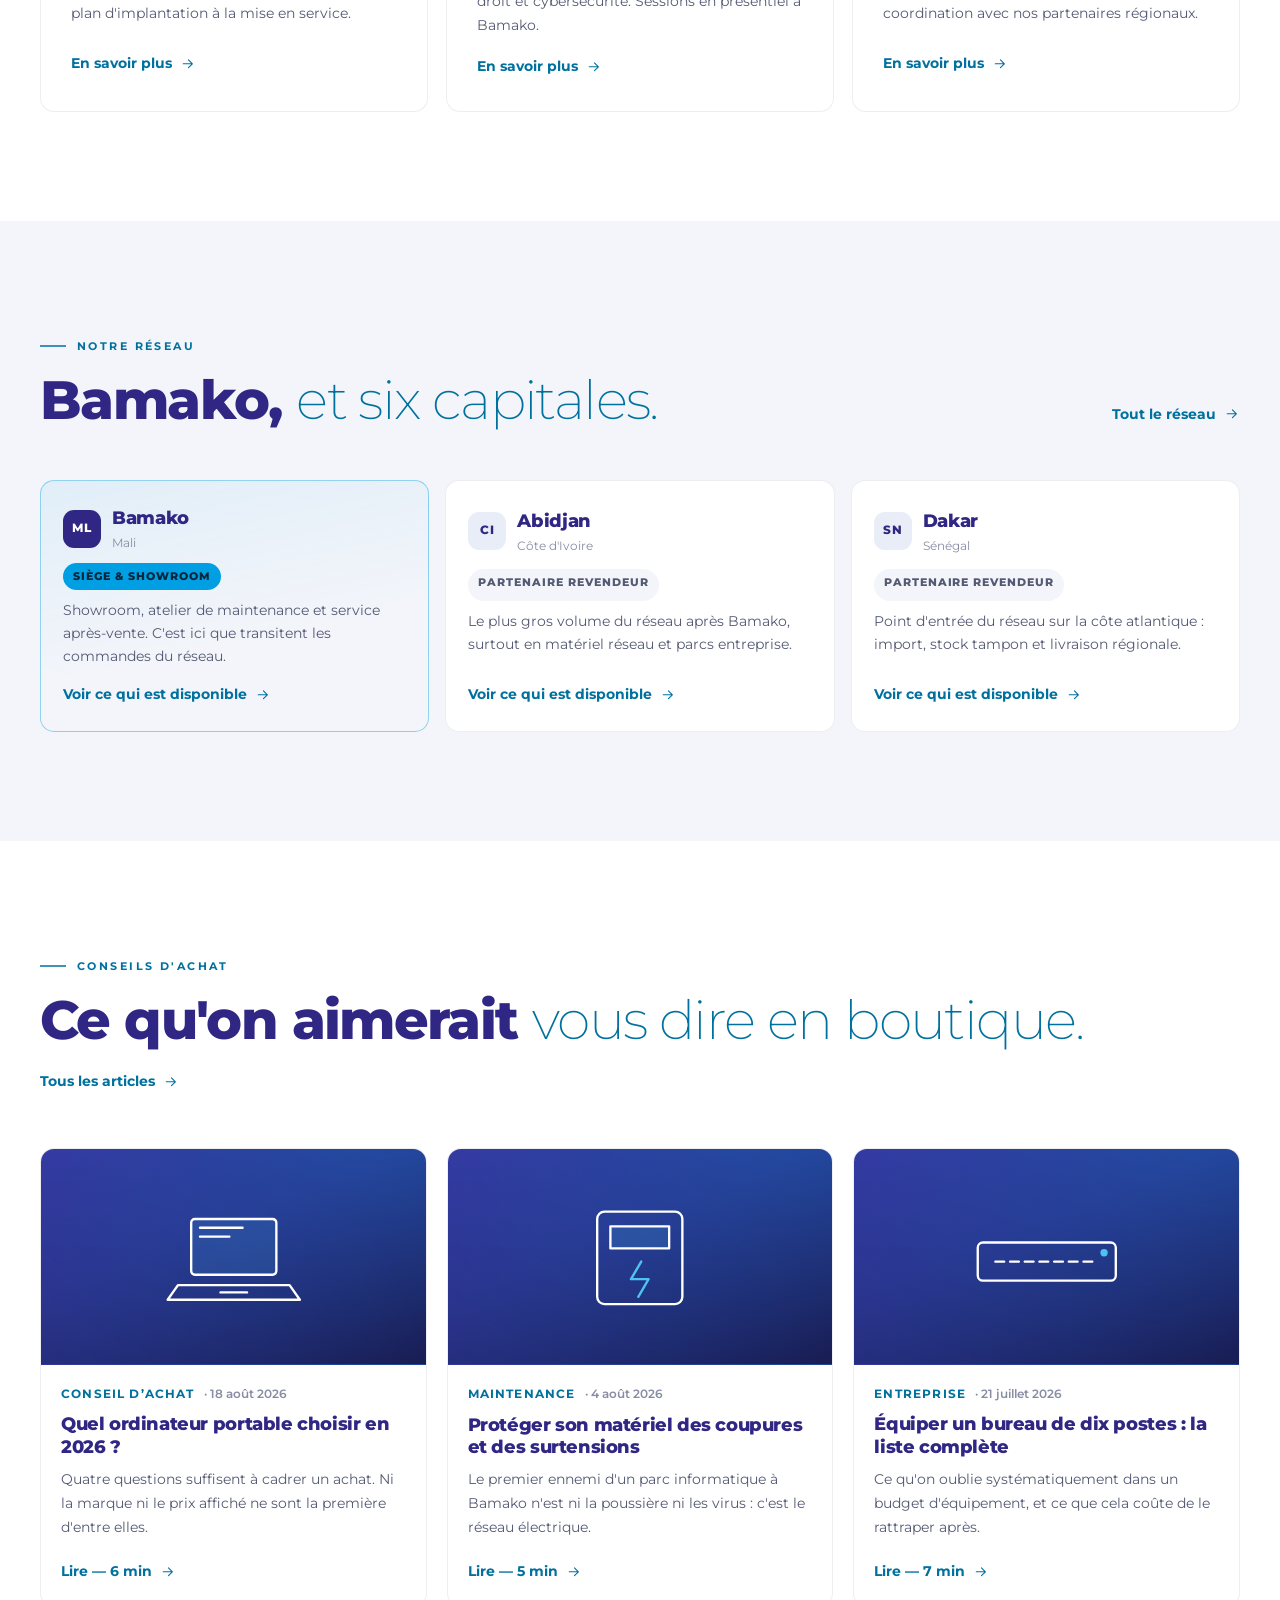
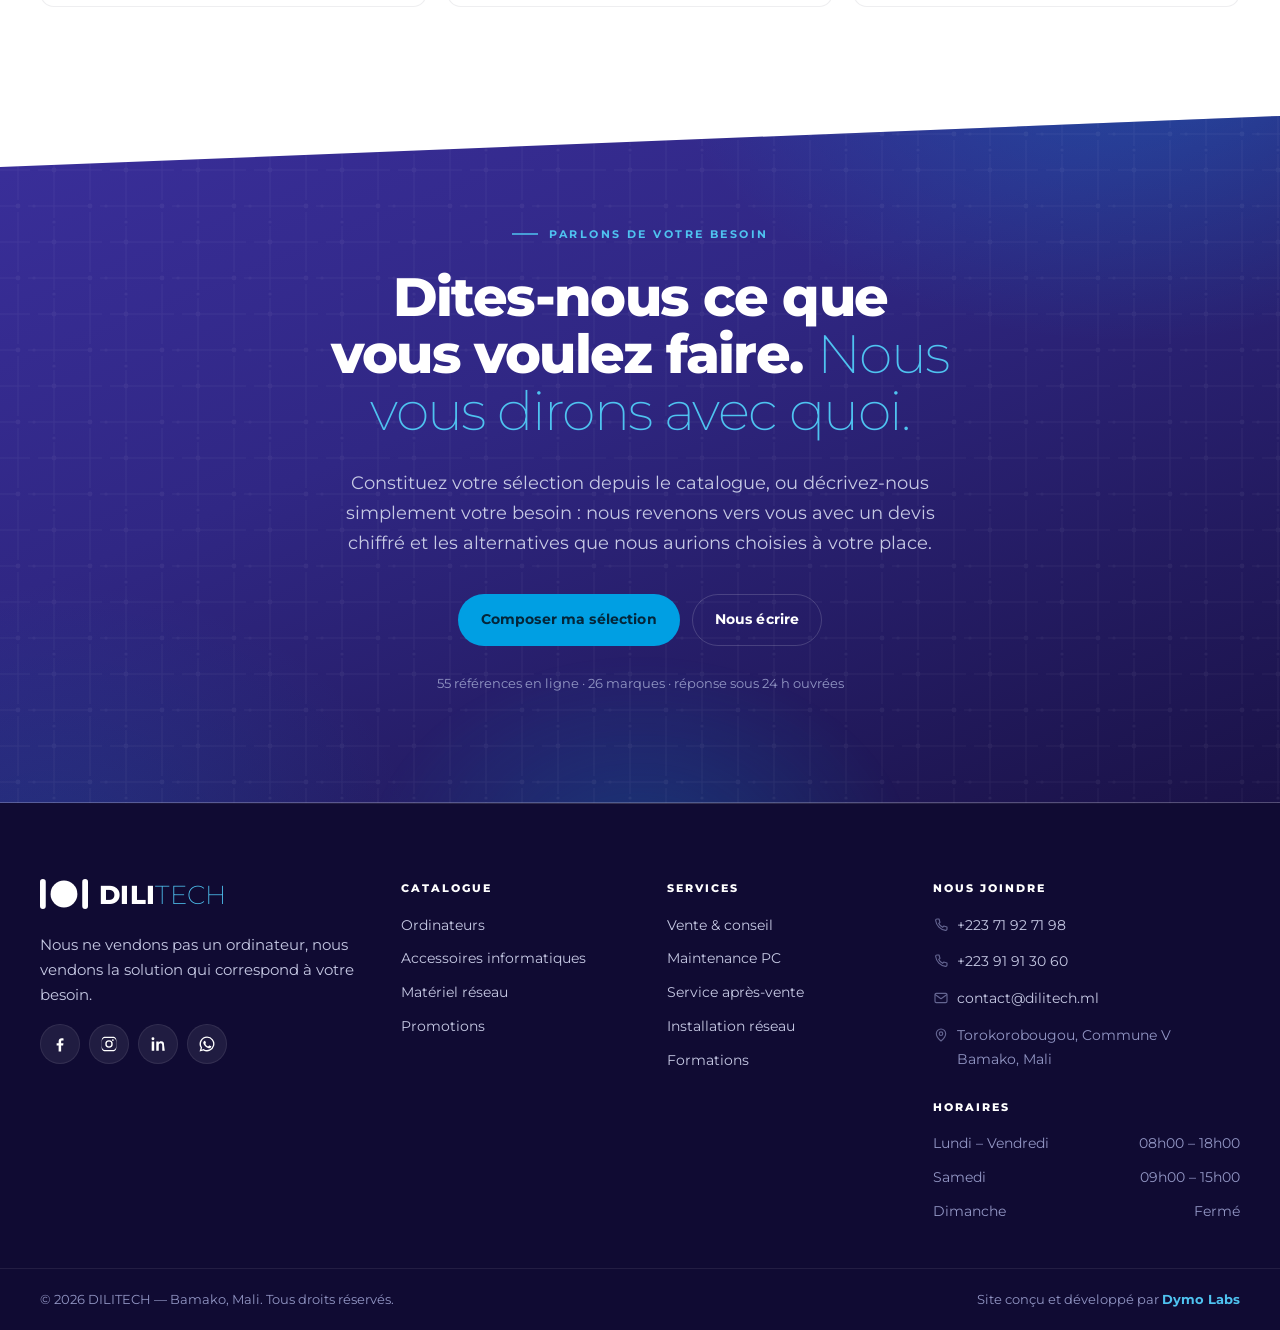
==== commit b5a54fde: "Refonte du hero, de la nav et des cartes produit apres comparaison directe avec VP et EventMotors Le" ====
--- a/index.html
+++ b/index.html
@@ -45,8 +45,6 @@
       </div>
       <div class="hero__spotlight"></div>
     </div>
-    <div class="hero__ghost" aria-hidden="true">TECH</div>
-
     <div class="hero__meta">
       <span class="hero__eyebrow-top">Catalogue 2026</span>
       <span class="hero__meta-contact">Bamako, Mali</span>
--- a/style.css
+++ b/style.css
@@ -447,7 +447,16 @@
    7. EN-TÊTE
    ========================================================================= */
 
-.site-entete { position: relative; z-index: 800; display: block; }
+/* La nav flotte désormais par-dessus le contenu (position: fixed) plutôt que
+   de rester dans le flux (sticky) : c'est ce qui permet à une bande sombre
+   de départ (hero, entête de page) de commencer à y = 0 et de se voir juste
+   derrière une nav transparente, comme chez VP/EventMotors, au lieu d'être
+   coupée net par une barre blanche opaque. `#contenu` compense l'espace que
+   la nav ne réserve plus — sauf quand la première section est justement
+   cette bande sombre, qui veut occuper tout l'écran depuis le sommet. */
+.site-entete { position: fixed; top: 0; left: 0; right: 0; z-index: 800; display: block; }
+#contenu { padding-top: calc(var(--nav-h) + var(--bandeau-h)); }
+.site-entete--sombre ~ #contenu { padding-top: 0; }
 
 /* --- bandeau d'activité --- */
 .bandeau {
@@ -468,7 +477,7 @@
 
 /* --- barre de navigation --- */
 .nav {
-  position: sticky; top: 0; z-index: 810;
+  position: relative; z-index: 810;
   background: rgba(255, 255, 255, .78);
   backdrop-filter: blur(18px) saturate(1.6);
   -webkit-backdrop-filter: blur(18px) saturate(1.6);
@@ -479,6 +488,35 @@
   border-bottom-color: var(--line-2);
   box-shadow: 0 20px 40px -28px rgba(18, 19, 43, .4);
 }
+
+/* --- nav en surimpression sur une bande sombre --------------------------
+   Transparente et texte clair tant qu'on n'a pas défilé (la bande sombre se
+   voit à travers), puis se solidifie exactement comme la nav normale une
+   fois `.est-pose` posée par activerChromeDePage(). Le bandeau d'activité
+   se réduit à rien au même moment : la nav gagne en hauteur ce qu'elle
+   perdait avant en présence permanente du bandeau. */
+.site-entete--sombre .bandeau,
+.site-entete--sombre .nav {
+  background: transparent; backdrop-filter: none; -webkit-backdrop-filter: none;
+}
+.site-entete--sombre:not(.est-pose) .bandeau {
+  height: 0; line-height: 0; overflow: hidden; opacity: 0;
+}
+.site-entete--sombre:not(.est-pose) .nav__liens a,
+.site-entete--sombre:not(.est-pose) .nav__ico,
+.site-entete--sombre:not(.est-pose) .marque__mot b { color: rgba(255, 255, 255, .92); }
+.site-entete--sombre:not(.est-pose) .marque__mot i { color: var(--cyan-2); }
+.site-entete--sombre:not(.est-pose) .marque__signe { fill: #fff; }
+.site-entete--sombre:not(.est-pose) .nav__liens a[aria-current="page"],
+.site-entete--sombre:not(.est-pose) .nav__liens a:hover { color: #fff; }
+.site-entete--sombre:not(.est-pose) .nav__ico:hover { background: rgba(255, 255, 255, .14); color: #fff; }
+.site-entete--sombre.est-pose .bandeau,
+.site-entete--sombre.est-pose .nav {
+  background: rgba(255, 255, 255, .78);
+  backdrop-filter: blur(18px) saturate(1.6); -webkit-backdrop-filter: blur(18px) saturate(1.6);
+  transition: background-color .3s var(--ease), height .3s var(--ease), opacity .3s var(--ease);
+}
+.site-entete--sombre .bandeau { transition: height .3s var(--ease), opacity .3s var(--ease); }
 /* Filet dégradé, plus vivant qu'une bordure unie — la même idée que le
    soulignement animé des liens, posée une fois pour toute la barre. */
 .site-entete.est-pose .nav::after {
@@ -669,22 +707,43 @@
   display: flex; flex-direction: column;
   overflow: hidden;
   color: #fff;
-}
-
-.hero__media { position: absolute; inset: 0; z-index: -3; overflow: hidden; background: var(--navy-ink); }
+  background: var(--nuit);
+}
+
+/* La photo occupe la partie droite du hero, pas toute sa surface : notre
+   matière (une vraie capture d'écran très colorée, sans zone neutre où
+   poser du texte lisible, contrairement à un portrait comme chez VP) ne
+   supporte pas un assombrissement uniforme sans perdre ce qui la rend
+   intéressante. Le texte vit donc sur le dégradé de marque (--nuit) à
+   gauche, la photo reste vive à droite, et un fondu (mask-image) les
+   raccorde sans coupure nette au milieu. */
+.hero__media {
+  position: absolute; top: 0; right: 0; bottom: 0; left: 42%; z-index: -3;
+  overflow: hidden;
+  -webkit-mask-image: linear-gradient(90deg, transparent 0%, #000 14%);
+  mask-image: linear-gradient(90deg, transparent 0%, #000 14%);
+}
 .hero__media img {
-  width: 100%; height: 100%; object-fit: cover; object-position: center 38%;
-  /* La photo reste quasi neutre : c'est l'interface (fantôme, spotlight,
-     halos, pilule) qui porte la couleur de marque — pas un recolorage de
-     la photo elle-même, exactement comme VP laisse la photo du modèle en
-     désaturé et réserve l'or aux éléments d'interface. */
-  filter: grayscale(.5) brightness(.6) contrast(1.15) saturate(.75);
+  width: 100%; height: 100%; object-fit: cover; object-position: 68% 42%;
+  filter: brightness(.86) contrast(1.1) saturate(1.15);
 }
 .hero__overlay {
   position: absolute; inset: 0; z-index: -2;
+  /* Juste assez pour que les barres du haut et du bas (méta, preuves,
+     réseaux) restent lisibles par-dessus la photo — pas un voile général. */
   background:
-    radial-gradient(ellipse at center 42%, rgba(16, 11, 51, .18) 0%, rgba(16, 11, 51, .6) 62%, rgba(16, 11, 51, .92) 100%),
-    linear-gradient(180deg, rgba(16, 11, 51, .6) 0%, rgba(16, 11, 51, .05) 22%, rgba(16, 11, 51, .12) 58%, rgba(16, 11, 51, .9) 100%);
+    linear-gradient(180deg, rgba(6, 5, 20, .8) 0%, transparent 16%, transparent 78%, rgba(6, 5, 20, .8) 100%);
+}
+@media (max-width: 900px) {
+  /* Plus de panneau plein pour porter le texte : la photo redevient
+     pleine largeur, donc l'assombrissement doit à lui seul garantir la
+     lisibilité sur toute la hauteur, pas seulement en haut/bas. */
+  .hero__media { left: 0; -webkit-mask-image: none; mask-image: none; }
+  .hero__media img { filter: brightness(.4) contrast(1.05) saturate(.9); }
+  .hero__overlay {
+    background:
+      linear-gradient(180deg, rgba(6, 5, 20, .78) 0%, rgba(6, 5, 20, .55) 30%, rgba(6, 5, 20, .72) 65%, rgba(6, 5, 20, .95) 100%);
+  }
 }
 /* Les mêmes halos en dérive qu'ailleurs sur le site (voir section 1) —
    recolorent la scène en cyan plutôt que de recolorer la photo. */
@@ -726,20 +785,30 @@
 .hero__meta {
   position: relative; z-index: 1; flex: 0 0 auto;
   display: flex; align-items: center; justify-content: space-between;
-  max-width: var(--wrap); margin: 0 auto; padding: 30px clamp(24px, 4vw, 50px) 0; width: 100%;
+  max-width: var(--wrap); margin: 0 auto;
+  /* La nav flotte, transparente, par-dessus le hero (voir .site-entete--sombre) :
+     ce padding la dégage pour que l'amorce (« CATALOGUE 2026 ») ne se
+     superpose pas aux liens du menu. */
+  padding: calc(var(--nav-h) + 26px) clamp(24px, 4vw, 50px) 0; width: 100%;
   font-size: .72rem; font-weight: 600; letter-spacing: .18em; text-transform: uppercase;
   color: rgba(255, 255, 255, .55);
 }
 .hero__eyebrow-top { color: var(--cyan-2); }
+/* Le côté droit du bandeau (« Bamako, Mali ») et les icônes sociales du bas
+   passent au-dessus de la photo, pas du panneau sombre : leur clarté varie
+   avec ce qu'il y a dessous (des cartons clairs, ici), d'où cette ombre. */
+.hero__meta-contact, .hero__foot-social a { text-shadow: 0 1px 8px rgba(0, 0, 0, .5); }
 @media (max-width: 560px) { .hero__meta { display: none; } }
 
 .hero__inner {
   position: relative; z-index: 1; flex: 1;
-  display: flex; align-items: center; justify-content: center;
-  max-width: 760px; margin: 0 auto; padding: 24px 32px; width: 100%;
-  text-align: center;
-}
-.hero__text { display: flex; flex-direction: column; align-items: center; }
+  display: flex; align-items: center; justify-content: flex-start;
+  max-width: var(--wrap); margin: 0 auto; padding: 24px clamp(24px, 4vw, 50px); width: 100%;
+  text-align: left;
+}
+.hero__text { display: flex; flex-direction: column; align-items: flex-start; max-width: 420px; }
+@media (max-width: 900px) { .hero__inner { justify-content: center; text-align: center; }
+  .hero__text { align-items: center; max-width: 560px; } }
 
 .hero__eyebrow {
   display: inline-flex; align-items: center; gap: 10px;
@@ -749,8 +818,8 @@
 
 .hero__title {
   font-weight: 800;
-  font-size: clamp(2.6rem, 6.4vw, 4.6rem);
-  line-height: 1;
+  font-size: clamp(2.1rem, 3.4vw, 3.15rem);
+  line-height: 1.05;
   letter-spacing: -.04em;
   color: #fff;
   text-wrap: balance;
@@ -763,9 +832,13 @@
 }
 .hero__sub {
   font-size: .98rem; color: rgba(255, 255, 255, .68);
-  max-width: 46ch; margin: 0 auto 36px; letter-spacing: .01em;
-}
-.hero__actions { display: flex; gap: 30px; flex-wrap: wrap; justify-content: center; align-items: center; }
+  max-width: 46ch; margin: 0 0 36px; letter-spacing: .01em;
+}
+.hero__actions { display: flex; gap: 30px; flex-wrap: wrap; justify-content: flex-start; align-items: center; }
+@media (max-width: 900px) {
+  .hero__sub { margin: 0 auto 36px; }
+  .hero__actions { justify-content: center; flex-direction: column; gap: 20px; }
+}
 
 /* --- pilule magnétique : l'appel principal --------------------------- */
 .cta-pill {
@@ -998,17 +1071,33 @@
               0 16px 40px -22px var(--glow-cyan-doux);
 }
 
+/* Sans vraie photo, le dessin ne flotte plus seul sur un fond clair (c'est
+   ce qui lisait comme un pictogramme oublié) : il est posé sur le même
+   dégradé de marque que le hero et les bandes sombres du site, avec une
+   fine trame en fond — une tuile qui a l'air dessinée exprès, pas un
+   placeholder. */
 .carte__visuel {
   position: relative;
   display: grid; place-items: center;
   aspect-ratio: 4 / 3;
-  background: linear-gradient(168deg, var(--mist) 0%, #fff 100%);
+  background: var(--nuit);
   border-bottom: 1px solid var(--line-2);
   overflow: hidden;
 }
-.carte__illus { width: 62%; color: var(--navy); transition: transform .38s var(--ease); }
-.carte__illus .il-a { color: var(--cyan); }
-.carte:hover .carte__illus { transform: scale(1.06) rotate(-1.5deg); }
+.carte__visuel::before {
+  content: ""; position: absolute; inset: 0;
+  background-image:
+    linear-gradient(rgba(255, 255, 255, .06) 1px, transparent 1px),
+    linear-gradient(90deg, rgba(255, 255, 255, .06) 1px, transparent 1px);
+  background-size: 24px 24px;
+}
+.carte__illus {
+  position: relative; width: 46%; color: rgba(255, 255, 255, .94);
+  filter: drop-shadow(0 10px 22px rgba(6, 5, 20, .4));
+  transition: transform .38s var(--ease);
+}
+.carte__illus .il-a { color: var(--cyan-2); }
+.carte:hover .carte__illus { transform: scale(1.08) rotate(-1.5deg); }
 /* Une vraie photo, quand elle existe, recouvre le dessin. */
 .carte__visuel img { position: absolute; inset: 0; width: 100%; height: 100%; object-fit: cover; }
 
@@ -1235,7 +1324,12 @@
 .filtres__fermer { display: none; width: 100%; margin-bottom: 6px; }
 
 /* --- en-tête de page (bandeau sombre court) --- */
-.entete-page { padding-block: clamp(44px, 6vw, 78px) clamp(62px, 8vw, 104px); overflow: hidden; }
+.entete-page {
+  /* Même logique que .hero__meta : la nav flotte en transparence par-dessus
+     cette bande, il lui faut donc sa hauteur en plus du rythme habituel. */
+  padding-block: calc(var(--nav-h) + clamp(30px, 4vw, 50px)) clamp(62px, 8vw, 104px);
+  overflow: hidden;
+}
 .entete-page .chapeau { max-width: 58ch; }
 /* Même profondeur que le hero de l'accueil, en plus léger : une seule tache
    de lumière plutôt que trois halos en dérive — ces bandeaux sont plus
@@ -1571,6 +1665,15 @@
   display: grid; gap: 9px; justify-items: start;
   padding: 22px 24px;
   background: var(--paper); border: 1px solid var(--line-2); border-radius: var(--r);
+}
+.bloc-info--photo {
+  padding: 0; overflow: hidden; gap: 0; position: relative;
+}
+.bloc-info--photo img {
+  width: 100%; height: 200px; object-fit: cover; object-position: 50% 38%; display: block;
+}
+.bloc-info--photo figcaption {
+  padding: 14px 20px; font-size: .82rem; color: var(--tx-2); line-height: 1.5;
 }
 .bloc-info__titre {
   display: flex; align-items: center; gap: 9px;
@@ -1878,6 +1981,32 @@
   .siege { grid-template-columns: 1.2fr .8fr; }
 }
 
+/* --- le stock en photo : preuve plutôt qu'affirmation ------------------
+   Trois photos prises à l'entrepôt de Torokorobougou (pas des visuels
+   d'agence) : la légende assume le grain d'une photo de téléphone plutôt
+   que de la maquiller en studio, c'est ce qui la rend crédible. */
+.siege-photos { margin-top: clamp(30px, 4vw, 52px); }
+.siege-photos__legende {
+  font-size: .71rem; font-weight: 800; letter-spacing: .16em; text-transform: uppercase;
+  color: var(--cyan-ink); margin-bottom: 16px;
+}
+.siege-photos__grille {
+  display: grid; grid-template-columns: repeat(3, 1fr); gap: 14px;
+}
+.siege-photos__grille img {
+  width: 100%; height: 260px; object-fit: cover;
+  border-radius: var(--r-s);
+  transition: transform .5s var(--ease-expo), box-shadow .5s var(--ease-expo);
+}
+.siege-photos__grille img:hover {
+  transform: translateY(-4px);
+  box-shadow: 0 22px 40px -24px rgba(18, 19, 43, .4);
+}
+@media (max-width: 700px) {
+  .siege-photos__grille { grid-template-columns: 1fr; }
+  .siege-photos__grille img { height: 220px; }
+}
+
 /* --- articles --- */
 .articles { display: grid; gap: 20px; }
 .art {
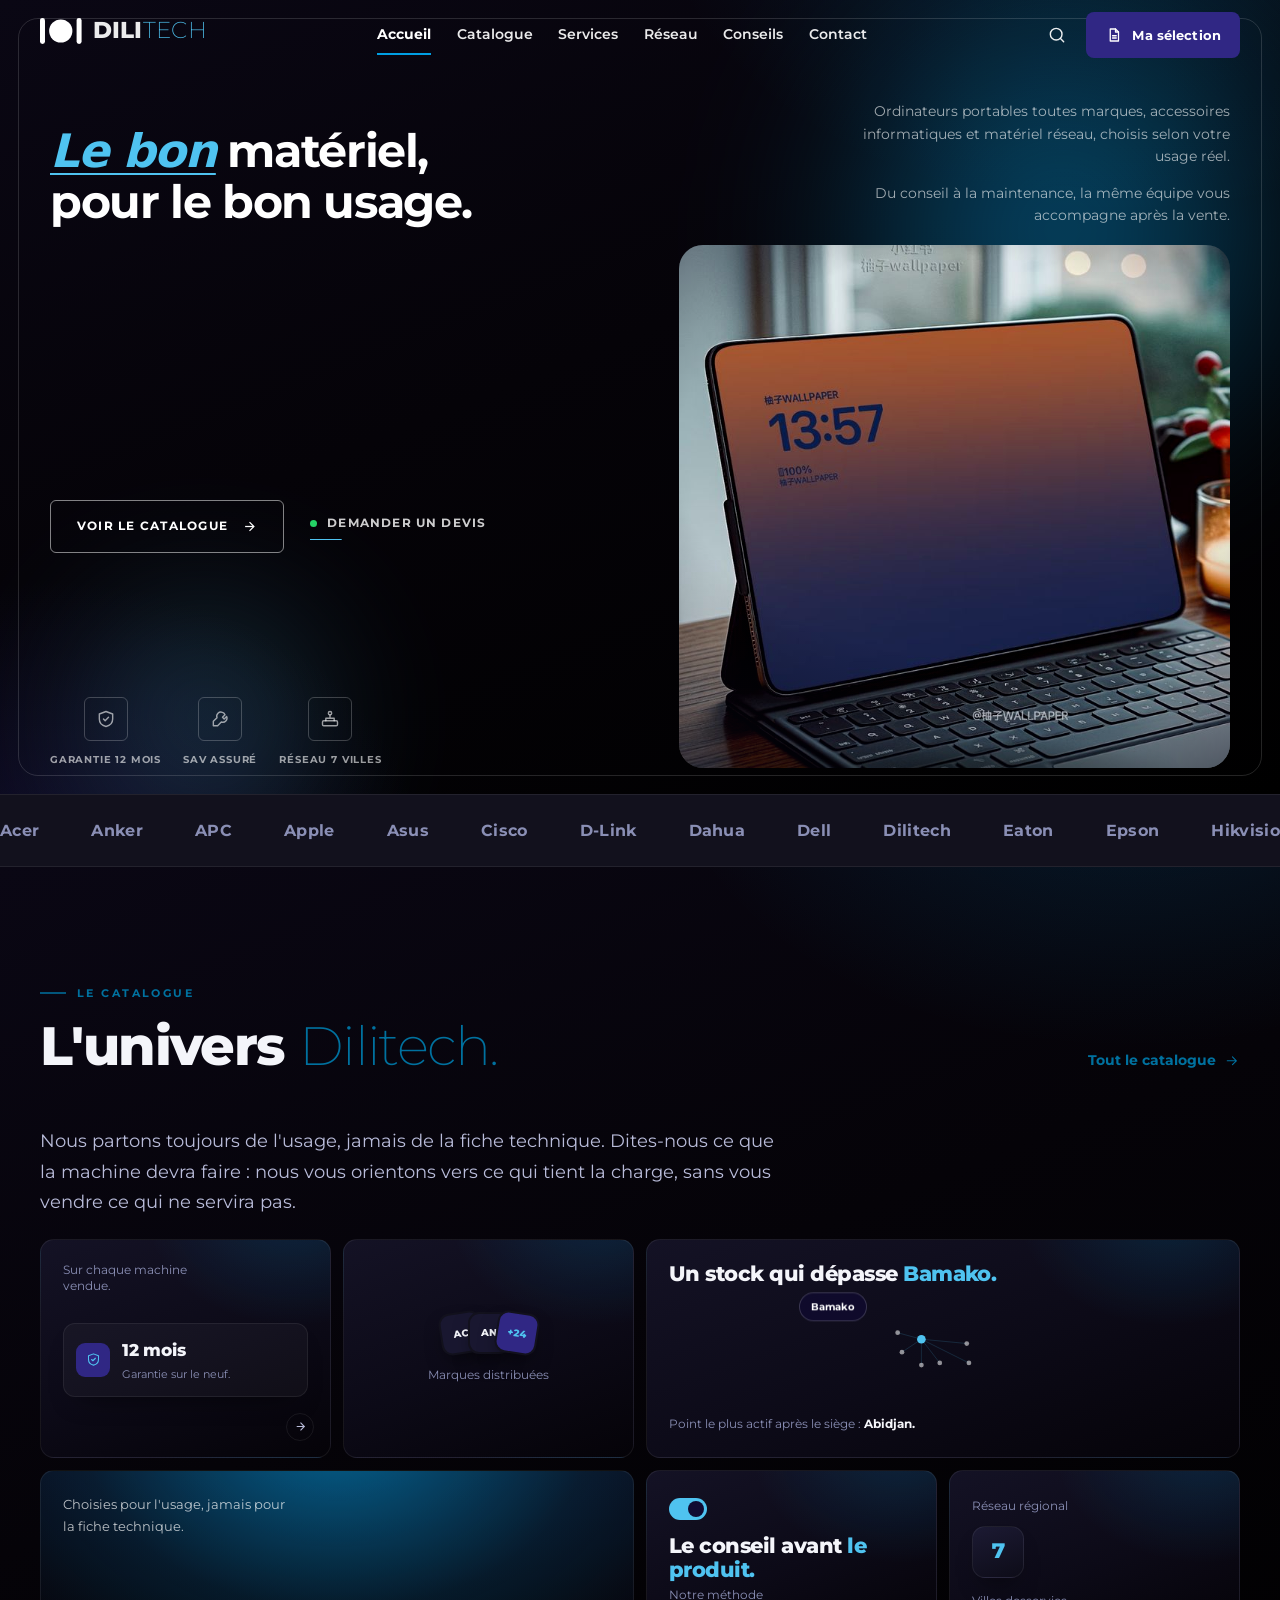
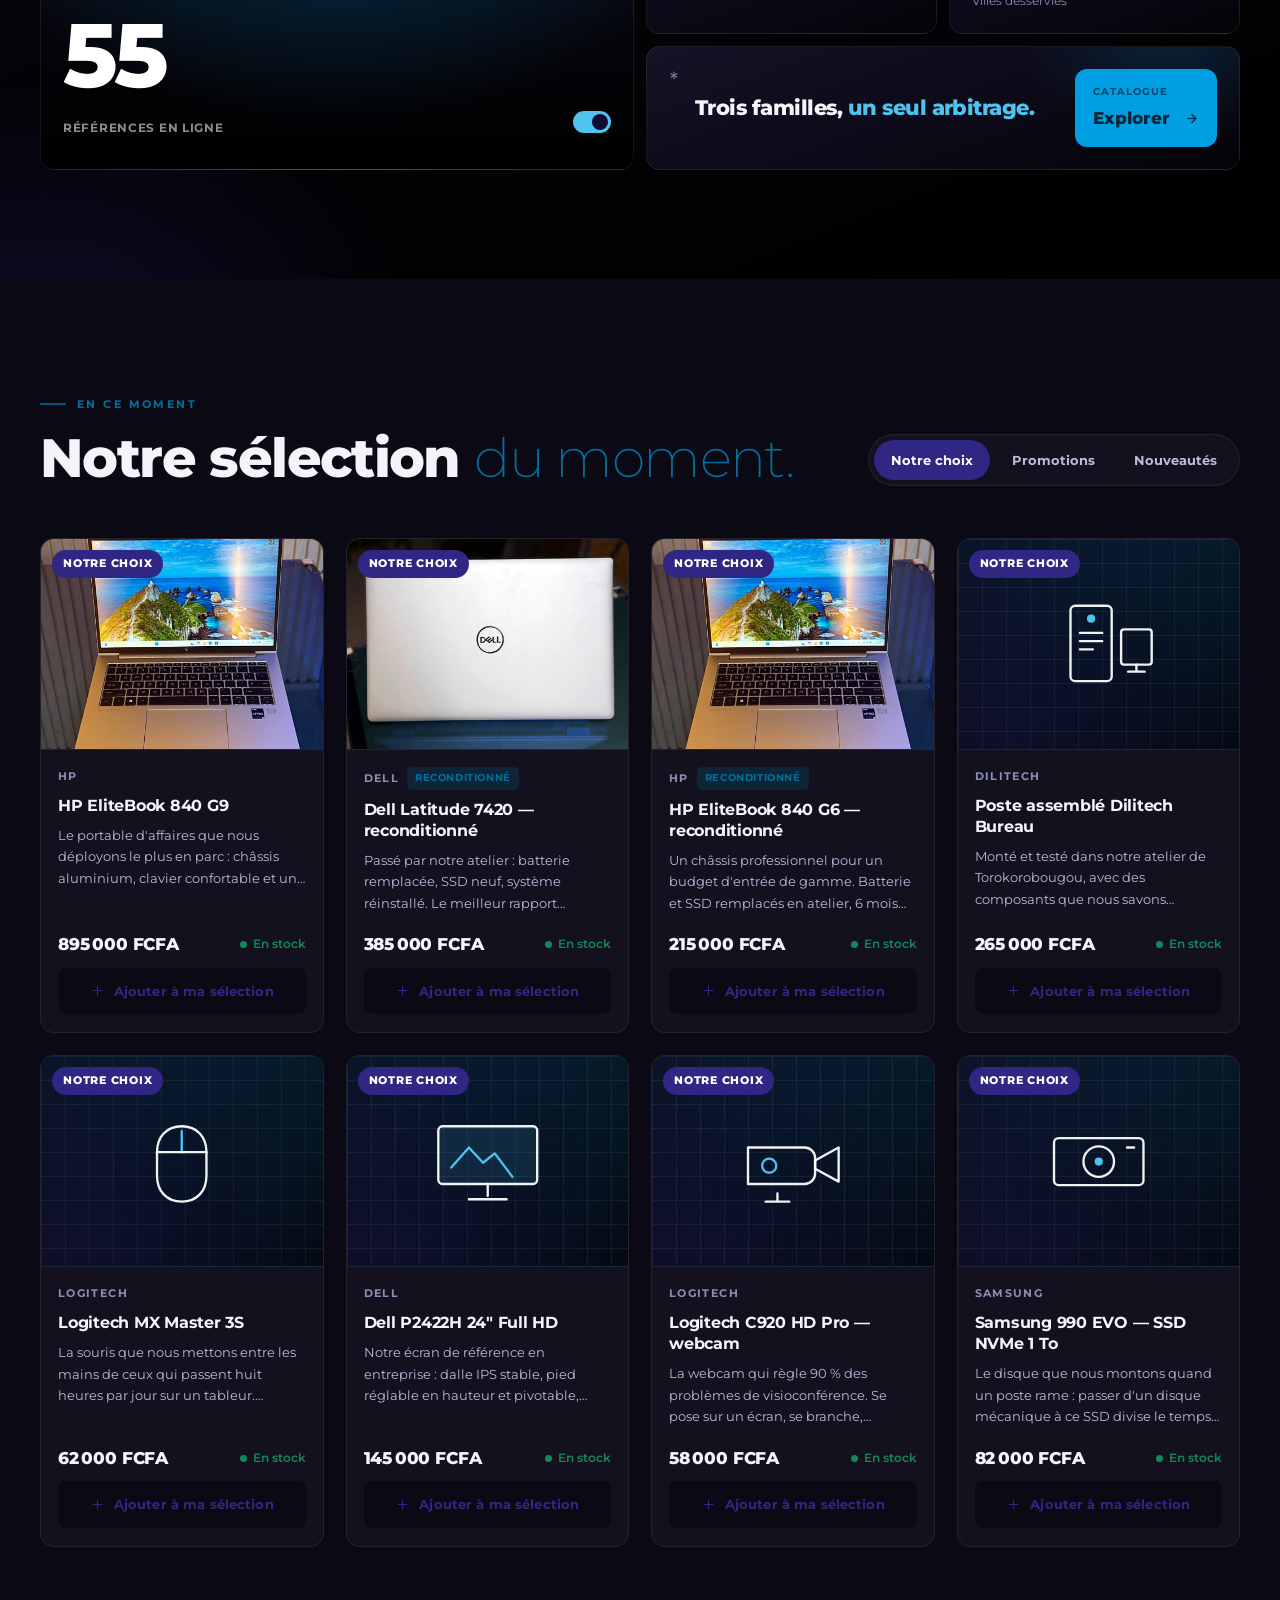
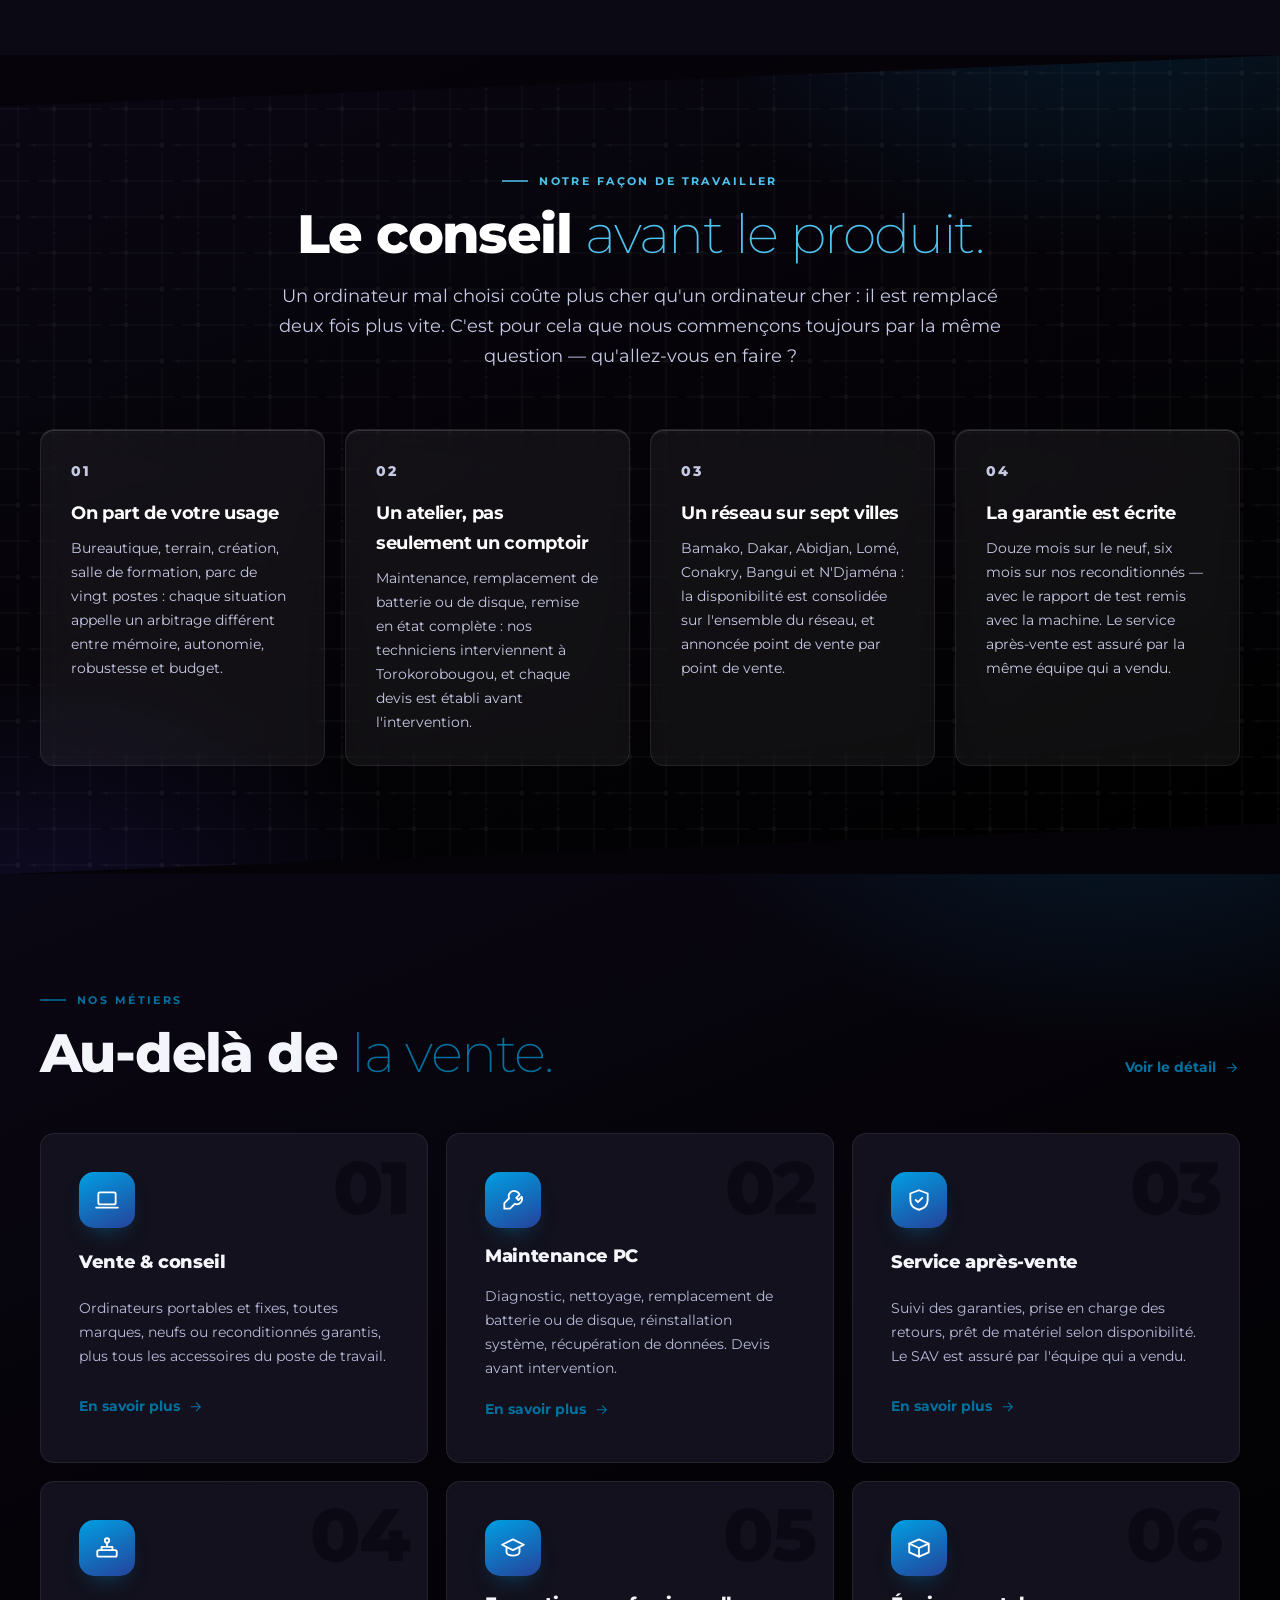
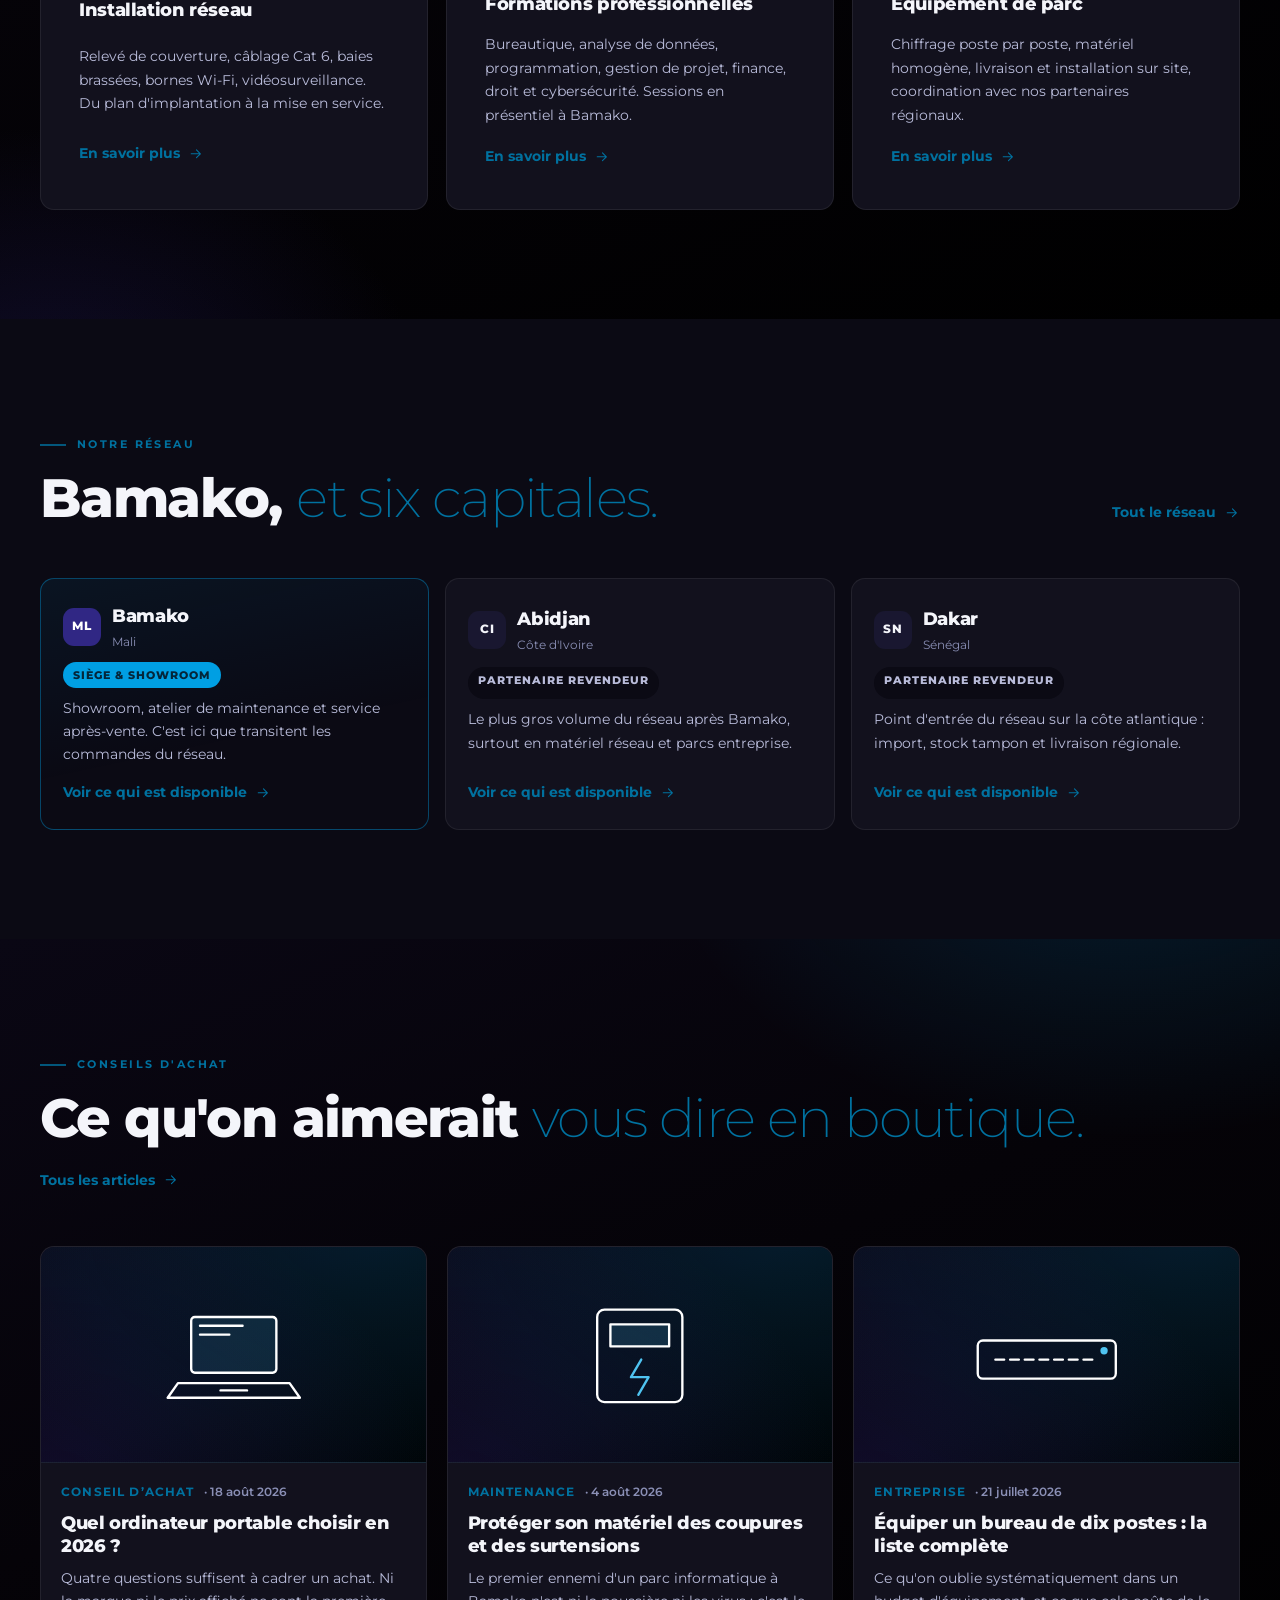
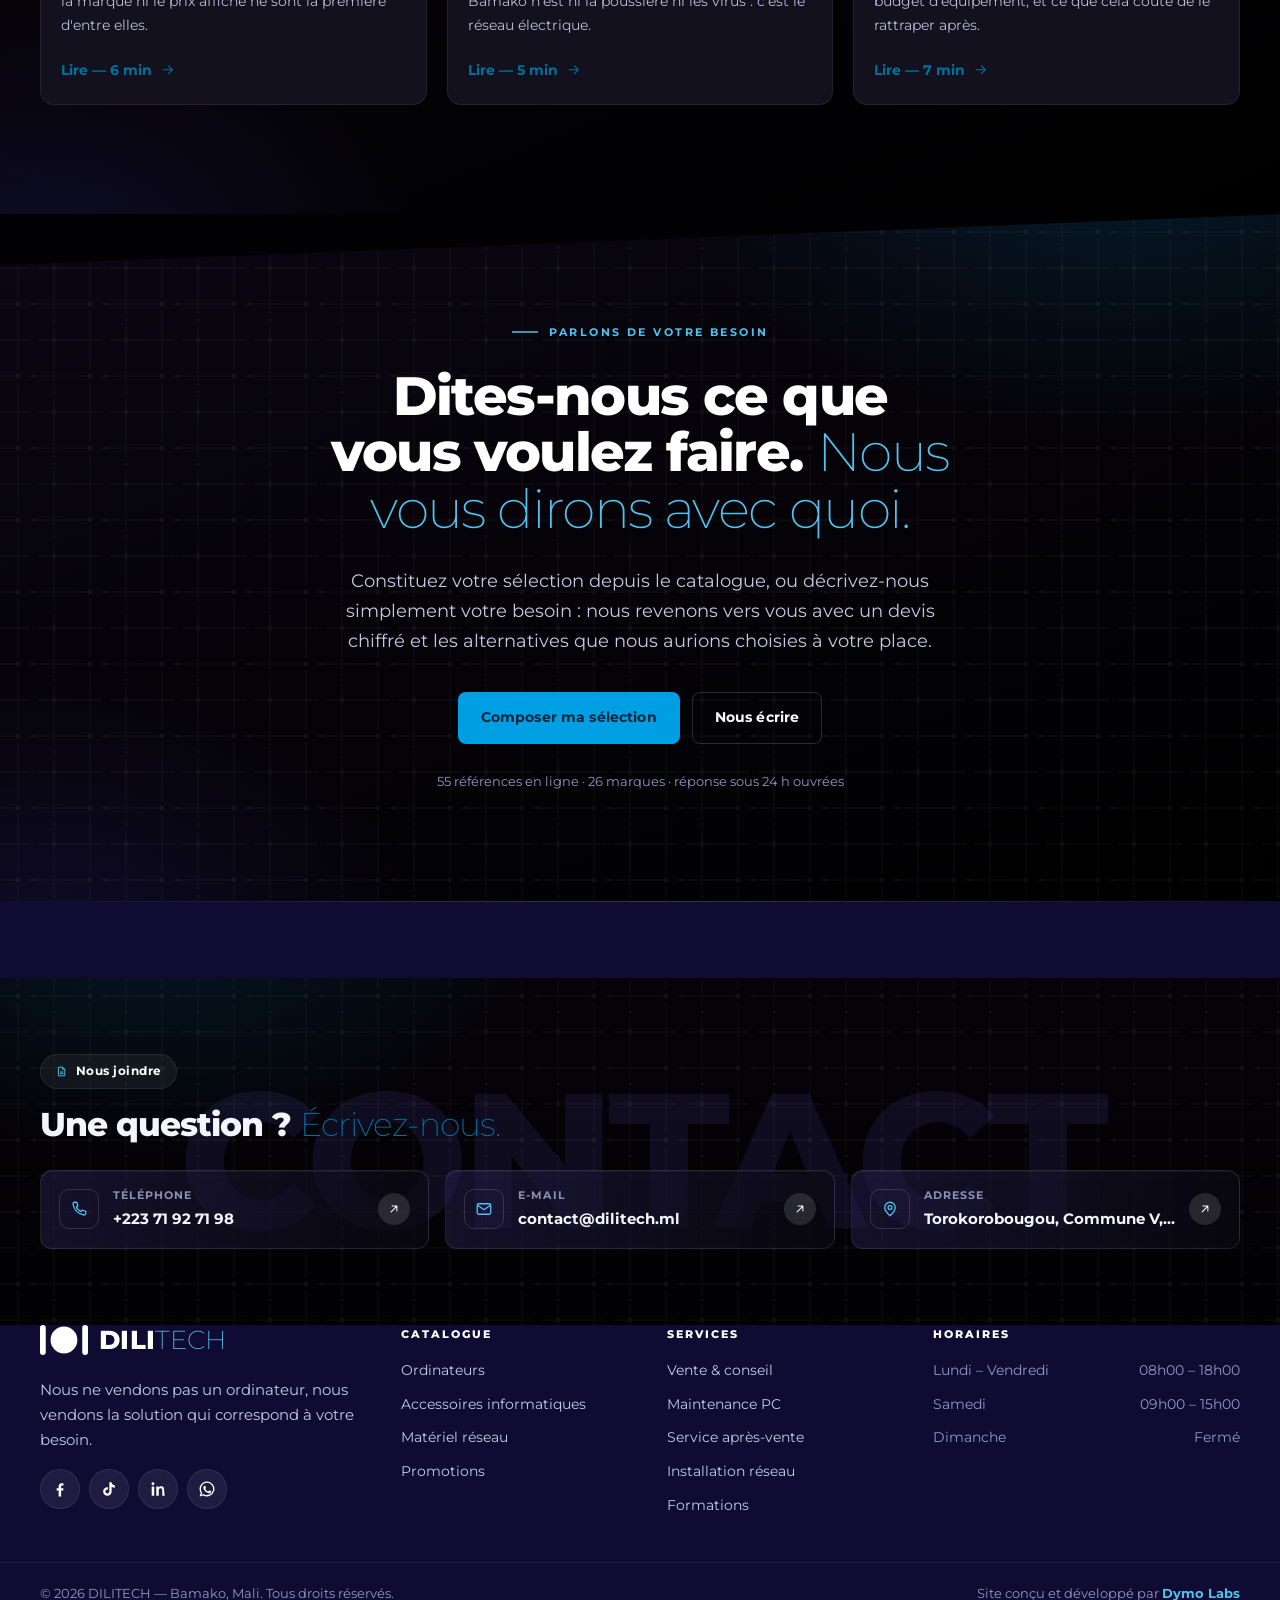
==== commit 016a317d: "Nav consolidee sur une page, refonte contact et pied de page Nav : Services/Reseau/Conseils/Contact " ====
--- a/index.html
+++ b/index.html
@@ -26,45 +26,48 @@
 <main id="contenu">
 
   <!-- ===================================================================
-       HERO — composition éditoriale portée du site VP (Vêtement Palace,
-       WebsiteVP/index.html : mot fantôme en filigrane, spotlight qui suit
-       le curseur, cadre inset, libellé vertical, pagination à points,
-       pilule magnétique). Structure et mécanique JS reprises telles
-       quelles ; palette et typographie ramenées à la charte Dilitech
-       (Montserrat seul, bleus de la marque au lieu de l'or). Voir
-       claudeprompt.md pour le détail de ce qui a été gardé/changé.
-       Photo sous licence Unsplash (Martin Katler).
+       HERO — composition portée à la lettre depuis la référence STEP
+       SNEAKERS (Docs/hero/Which one is your favorite…jfif) : titre à
+       gauche (premier mot en accent souligné), paragraphe court aligné à
+       droite, rangée de puces + CTA au milieu, trio icône/libellé séparé
+       par des traits en bas, grande photo produit qui occupe toute la
+       colonne de droite. Structure en CSS grid plutôt qu'en panneau
+       photo + texte superposés (l'ancienne mécanique VP — mot fantôme,
+       pagination à points, libellé vertical — n'existe pas dans cette
+       référence, donc pas reprise ici). Voir claudeprompt.md.
+
+       « Marques disponibles » reprend cat.MARQUES (réel, calculé) au lieu
+       des pointures de STEP ; le trio reprend des faits déjà affichés
+       plus bas sur la page (garantie, SAV, réseau) plutôt que d'inventer
+       des chiffres.
+       Photo de travail (source Pinterest, sans licence commerciale) — à
+       remplacer par une vraie photo Dilitech avant mise en ligne.
        =================================================================== -->
   <header class="hero" id="hero">
-    <div class="hero__media">
-      <img src="assets/img/hero-laptop-large.jpg" alt="" fetchpriority="high">
-      <div class="hero__overlay"></div>
-      <div class="halos halos--hero" aria-hidden="true">
-        <span class="halo halo--1"></span>
-        <span class="halo halo--3"></span>
-      </div>
-      <div class="hero__spotlight"></div>
-    </div>
-    <div class="hero__meta">
-      <span class="hero__eyebrow-top">Catalogue 2026</span>
-      <span class="hero__meta-contact">Bamako, Mali</span>
-    </div>
-
-    <div class="hero__inner">
-      <div class="hero__text entre" style="--i:0">
-        <p class="hero__eyebrow">
-          <i class="surtitre__pouls" aria-hidden="true"></i>Ordinateurs · Réseau · SAV
-        </p>
-        <h1 class="hero__title">Le bon matériel,<em>pour le bon usage.</em></h1>
-        <p class="hero__sub">
-          Ordinateurs portables toutes marques, accessoires informatiques et
-          matériel réseau — avec le conseil qui va avec.
-        </p>
+    <div class="halos halos--hero" aria-hidden="true">
+      <span class="halo halo--1"></span>
+      <span class="halo halo--3"></span>
+    </div>
+    <div class="hero__spotlight"></div>
+    <div class="hero__frame" aria-hidden="true"></div>
+
+    <div class="hero__grid">
+      <div class="hero__headline entre" style="--i:0">
+        <h1 class="hero__title"><em>Le bon</em> matériel,<br>pour le bon usage.</h1>
+      </div>
+
+      <div class="hero__desc entre" style="--i:1">
+        <p>Ordinateurs portables toutes marques, accessoires informatiques et matériel réseau, choisis selon votre usage réel.</p>
+        <p>Du conseil à la maintenance, la même équipe vous accompagne après la vente.</p>
+      </div>
+
+      <div class="hero__specs entre" style="--i:2">
+        <div class="hero__specs-vide" aria-hidden="true"></div>
         <div class="hero__actions">
           <a href="catalogue.html" class="cta-pill">
-            <span class="cta-pill__label">Voir le catalogue</span>
-            <span class="cta-pill__orb">
-              <svg viewBox="0 0 24 24" fill="none" stroke="currentColor" stroke-width="1.8"><line x1="5" y1="12" x2="19" y2="12"/><polyline points="12 5 19 12 12 19"/></svg>
+            Voir le catalogue
+            <span class="cta-pill__fleche" aria-hidden="true">
+              <svg viewBox="0 0 24 24" fill="none" stroke="currentColor" stroke-width="2"><line x1="5" y1="12" x2="19" y2="12"/><polyline points="12 5 19 12 12 19"/></svg>
             </span>
           </a>
           <a href="contact.html" class="cta-link">
@@ -73,29 +76,28 @@
           </a>
         </div>
       </div>
-    </div>
-
-    <div class="hero__foot">
-      <ul class="hero__stats" data-preuves></ul>
-      <div class="hero__foot-social">
-        <a href="https://wa.me/22371927198" target="_blank" rel="noopener" aria-label="WhatsApp">
-          <span class="ic" data-ic="whatsapp"></span>
-        </a>
-        <a href="https://www.facebook.com/profile.php?id=100064903981504" target="_blank" rel="noopener" aria-label="Facebook">
-          <span class="ic" data-ic="facebook"></span>
-        </a>
-        <a href="https://www.linkedin.com/company/dilitech" target="_blank" rel="noopener" aria-label="LinkedIn">
-          <span class="ic" data-ic="linkedin"></span>
-        </a>
-      </div>
-    </div>
-    <div class="hero__dots"><i class="is-active"></i><i></i><i></i></div>
-    <div class="hero__side" aria-hidden="true">Bamako — Mali</div>
-    <div class="hero__frame" aria-hidden="true"></div>
-
-    <a class="scroll-cue" href="#univers" aria-label="Découvrir le catalogue">
-      <span class="ic" data-ic="chevronBas"></span>
-    </a>
+
+      <ul class="hero__trio entre" style="--i:3">
+        <li>
+          <span class="hero__trio-ic"><span class="ic" data-ic="bouclier"></span></span>
+          <span>Garantie 12 mois</span>
+        </li>
+        <li>
+          <span class="hero__trio-ic"><span class="ic" data-ic="outil"></span></span>
+          <span>SAV assuré</span>
+        </li>
+        <li>
+          <span class="hero__trio-ic"><span class="ic" data-ic="reseau"></span></span>
+          <span data-hero-villes>Réseau</span>
+        </li>
+      </ul>
+
+      <div class="hero__media entre" style="--i:1">
+        <img src="assets/img/hero-tablet-desk.jpg" alt="" fetchpriority="high" width="735" height="983">
+        <div class="hero__media-vignette"></div>
+        <div class="hero__media-shadow" aria-hidden="true"></div>
+      </div>
+    </div>
   </header>
 
   <!-- bandeau des marques distribuées -->
@@ -104,27 +106,90 @@
   </div>
 
   <!-- ===================================================================
-       LES TROIS UNIVERS DU CATALOGUE
+       L'UNIVERS DILITECH — grille bento reprise À LA LETTRE depuis
+       Docs/section/univers (cartes catégories).jfif : sept tuiles, mêmes
+       proportions (deux petites + une large en haut, une tuile carrée en
+       lueur bleue toute la hauteur en bas à gauche, deux petites puis une
+       large avec carte pleine couleur en bas à droite). Contenu réel
+       uniquement (cat.statistiques(), PARTENAIRES) — pas de métriques
+       inventées comme dans la référence (le « +80,5K » n'a pas d'équivalent
+       fiable ici, remplacé par un CTA plein cyan).
        =================================================================== -->
   <section id="univers">
     <div class="wrap">
       <header class="tete-duo">
         <div>
           <p class="surtitre">Le catalogue</p>
-          <h2 class="titre">Trois univers, <em>une seule logique.</em></h2>
+          <h2 class="titre">L'univers <em>Dilitech.</em></h2>
         </div>
         <a class="lien-fleche" href="catalogue.html">
           Tout le catalogue <span class="ic" data-ic="fleche"></span>
         </a>
       </header>
 
-      <p class="chapeau" style="margin-bottom:34px">
+      <p class="chapeau" style="margin-bottom:22px">
         Nous partons toujours de l'usage, jamais de la fiche technique. Dites-nous
         ce que la machine devra faire : nous vous orientons vers ce qui tient la
         charge, sans vous vendre ce qui ne servira pas.
       </p>
 
-      <div class="univers" data-univers></div>
+      <div class="bento">
+        <a href="services.html#sav" class="bento__tile bento__tile--a reveal">
+          <p class="bento__eyebrow">Sur chaque machine vendue.</p>
+          <div class="bento__recu">
+            <span class="bento__recu-ic"><span class="ic" data-ic="bouclier"></span></span>
+            <span class="bento__recu-txt">
+              <span class="bento__recu-titre">12 mois</span>
+              <span class="bento__recu-sous">Garantie sur le neuf.</span>
+            </span>
+          </div>
+          <span class="bento__fleche" aria-hidden="true">
+            <svg viewBox="0 0 24 24" fill="none" stroke="currentColor" stroke-width="2"><line x1="5" y1="12" x2="19" y2="12"/><polyline points="12 5 19 12 12 19"/></svg>
+          </span>
+        </a>
+
+        <a href="catalogue.html" class="bento__tile bento__tile--b reveal">
+          <span class="bento__chips" aria-hidden="true" data-bento-chips></span>
+          <p class="bento__mini bento__mini--centre">Marques distribuées</p>
+        </a>
+
+        <a href="reseau.html" class="bento__tile bento__tile--c reveal">
+          <p class="bento__titre bento__titre--grand">Un stock qui dépasse <em>Bamako.</em></p>
+          <div class="bento__carte" data-bento-carte aria-hidden="true"></div>
+          <p class="bento__legende">Point le plus actif après le siège : <b>Abidjan.</b></p>
+        </a>
+
+        <a href="catalogue.html" class="bento__tile bento__tile--d reveal">
+          <p class="bento__phrase">Choisies pour l'usage, jamais pour la fiche technique.</p>
+          <p class="bento__nombre" data-bento-references>0</p>
+          <div class="bento__d-bas">
+            <span class="bento__nombre-mini">références en ligne</span>
+            <span class="bento__toggle bento__toggle--sombre" aria-hidden="true"><i></i></span>
+          </div>
+        </a>
+
+        <a href="services.html" class="bento__tile bento__tile--e reveal">
+          <span class="bento__toggle" aria-hidden="true"><i></i></span>
+          <p class="bento__titre bento__titre--grand">Le conseil avant <em>le produit.</em></p>
+          <p class="bento__mini">Notre méthode</p>
+        </a>
+
+        <a href="reseau.html" class="bento__tile bento__tile--g reveal">
+          <p class="bento__mini">Réseau régional</p>
+          <span class="bento__badge-nb" data-bento-villes>0</span>
+          <p class="bento__mini">Villes desservies</p>
+        </a>
+
+        <a href="catalogue.html" class="bento__tile bento__tile--f reveal">
+          <span class="bento__asterisque" aria-hidden="true">＊</span>
+          <p class="bento__titre bento__titre--grand">Trois familles, <em>un seul arbitrage.</em></p>
+          <span class="bento__carte-cta">
+            <span class="bento__carte-cta-mini">Catalogue</span>
+            <span class="bento__carte-cta-gros">Explorer</span>
+            <svg viewBox="0 0 24 24" fill="none" stroke="currentColor" stroke-width="2"><line x1="5" y1="12" x2="19" y2="12"/><polyline points="12 5 19 12 12 19"/></svg>
+          </span>
+        </a>
+      </div>
     </div>
   </section>
 
@@ -265,7 +330,7 @@
   <!-- ===================================================================
        APPEL À L'ACTION
        =================================================================== -->
-  <section class="nuit coupe-haut sur-nuit cta">
+  <section class="nuit coupe-haut sur-nuit cta" id="contact">
     <div class="motif circuit"></div>
     <div class="wrap cta__in">
       <p class="surtitre">Parlons de votre besoin</p>
--- a/style.css
+++ b/style.css
@@ -52,22 +52,27 @@
   --cyan-3:    #9BDDF7;
   --cyan-ink:  #00719F;   /* petits labels sur fond clair */
 
-  /* --- surfaces --- */
-  --paper:  #FFFFFF;
-  --mist:   #F3F5FA;
-  --mist-2: #E9EDF7;
+  /* --- surfaces ---
+     Site basculé en sombre à la demande du client, sur le modèle du hero
+     (voir --nuit ci-dessous) : « papier » et « brume » n'écrivent plus du
+     texte foncé sur fond clair mais des surfaces claires sur fond sombre.
+     Les jetons gardent leurs noms (repris partout dans le CSS) ; seules
+     leurs valeurs s'inversent. */
+  --paper:  #12111D;   /* cartes, panneaux — la surface « élevée » */
+  --mist:   #0B0A14;   /* variante légèrement en retrait de --paper */
+  --mist-2: #191730;   /* variante légèrement au-dessus de --paper */
 
   /* --- encres --- */
-  --tx-1: #12132B;
-  --tx-2: #545A73;
-  --tx-3: #878DA3;
+  --tx-1: #F4F5FA;
+  --tx-2: #B9BCDA;
+  --tx-3: #8A8FB5;
   --sur-sombre:   #FFFFFF;
   --sur-sombre-2: #C6C9E4;
   --sur-sombre-3: #9296C4;
 
   /* --- traits --- */
-  --line:   rgba(18, 19, 43, .13);
-  --line-2: rgba(18, 19, 43, .07);
+  --line:   rgba(255, 255, 255, .14);
+  --line-2: rgba(255, 255, 255, .07);
   --line-s: rgba(255, 255, 255, .16);
   --line-s2:rgba(255, 255, 255, .08);
 
@@ -79,12 +84,15 @@
   --ok:      #12885A;
   --alerte:  #B4560A;
 
-  /* Le fond sombre de la marque : halo bleu clair en haut à droite, puis
-     descente du marine vers le noir bleuté. Repris des visuels du client. */
+  /* Le fond sombre de la marque : halo cyan en haut à droite, halo marine
+     en bas, sur une base qui va au noir quasi pur plutôt qu'au marine clair
+     — mis au point sur le hero de l'accueil (le premier essai restait un
+     dégradé marine/violet trop lumineux, voir claudeprompt.md), puis repris
+     ici pour que toutes les sections sombres du site s'accordent avec lui. */
   --nuit:
-    radial-gradient(760px 520px at 88% -14%, rgba(0, 159, 227, .30) 0%, transparent 62%),
-    radial-gradient(620px 460px at 4% 108%, rgba(0, 159, 227, .12) 0%, transparent 60%),
-    linear-gradient(158deg, var(--navy-clair) 0%, var(--navy) 40%, var(--navy-3) 100%);
+    radial-gradient(760px 520px at 88% -14%, rgba(0, 159, 227, .16) 0%, transparent 62%),
+    radial-gradient(620px 460px at 4% 108%, rgba(48, 39, 132, .28) 0%, transparent 60%),
+    linear-gradient(158deg, #0a0714 0%, #050308 45%, #000000 100%);
 
   /* --- typographie --- */
   --font: "Montserrat", system-ui, -apple-system, "Segoe UI", Roboto, sans-serif;
@@ -110,7 +118,7 @@
   --glow-cyan: rgba(0, 159, 227, .45);
   --glow-cyan-doux: rgba(0, 159, 227, .22);
 
-  color-scheme: light;
+  color-scheme: dark;
 }
 
 /* Motif « circuit » : points aux intersections et amorces de pistes.
@@ -198,7 +206,12 @@
   font-weight: 400;
   line-height: 1.68;
   color: var(--tx-1);
-  background: var(--paper);
+  /* Simple filet de sécurité pour les quelques pixels qui ne sont couverts
+     par aucune section (marges des coupes en diagonale, notamment) : chaque
+     section peint désormais son propre fond (voir la règle `section` plus
+     bas), donc pas besoin ici de `background-attachment: fixed` — fragile
+     sur mobile (Safari iOS en particulier gère mal cette propriété). */
+  background: var(--nuit);
   overflow-x: clip;
   -webkit-font-smoothing: antialiased;
   text-rendering: optimizeLegibility;
@@ -226,9 +239,34 @@
   overflow: hidden; clip-path: inset(50%); white-space: nowrap; border: 0;
 }
 
-section { position: relative; padding-block: clamp(64px, 8.5vw, 122px); }
+/* Chaque section peint sa propre instance du dégradé du hero (var(--nuit))
+   plutôt que de compter sur un fond de page fixe : plus fiable (certains
+   navigateurs mobiles gèrent mal `background-attachment: fixed`) et surtout
+   plus riche — chaque section garde son propre halo, pas seulement celle
+   qui atterrit au bon endroit dans un dégradé figé. `.sec--brume` (fond
+   légèrement différent) et `.nuit` (déjà ce même dégradé) restent
+   prioritaires, cette règle ne les concerne pas. */
+section {
+  position: relative; isolation: isolate;
+  padding-block: clamp(64px, 8.5vw, 122px);
+  background: var(--nuit);
+}
 .sec--brume { background: var(--mist); }
 .sec--serre { padding-block: clamp(48px, 6vw, 84px); }
+
+/* --- lueur qui suit le curseur, posée sur chaque section --------------
+   Même mécanique que le spotlight du hero (--mx/--my posés par
+   activerLueurSections() dans js/core/ui.js), généralisée à tout le site :
+   survoler n'importe quelle section fait apparaître le même halo cyan
+   discret. `isolation: isolate` (ci-dessus) garde le z-index négatif
+   confiné à la section, sans passer sous les sections voisines. */
+section::before {
+  content: ""; position: absolute; inset: 0; z-index: -1; pointer-events: none;
+  background: radial-gradient(520px circle at var(--mx, 50%) var(--my, 30%), var(--glow-cyan-doux), transparent 62%);
+  opacity: 0; transition: opacity .5s var(--ease);
+}
+section:hover::before { opacity: 1; }
+@media (pointer: coarse) { section::before { display: none; } }
 
 /* --- icônes ------------------------------------------------------------ */
 .ic {
@@ -249,7 +287,7 @@
   font-size: clamp(1.95rem, 4.6vw, 3.35rem);
   line-height: 1.06;
   letter-spacing: -.03em;
-  color: var(--navy);
+  color: var(--tx-1);
   text-wrap: balance;
 }
 .titre em {
@@ -338,7 +376,7 @@
 .marque { display: inline-flex; align-items: center; gap: 11px; }
 .marque__signe {
   width: auto; height: 26px;
-  fill: var(--navy);
+  fill: var(--tx-1);
   flex: none;
 }
 .marque__mot {
@@ -347,7 +385,7 @@
   line-height: 1;
   white-space: nowrap;
 }
-.marque__mot b { font-weight: 800; color: var(--navy); }
+.marque__mot b { font-weight: 800; color: var(--tx-1); }
 .marque__mot i { font-style: normal; font-weight: 200; color: var(--cyan); }
 
 /* Déclinaison sur fond sombre : le signe passe en blanc. */
@@ -362,67 +400,37 @@
    6. BOUTONS
    ========================================================================= */
 
+/* Coins courts plutôt que la pilule complète, et plus ni reflet balayant
+   ni lever + ombre colorée ni halo suiveur de curseur au survol (les trois
+   étaient le même réflexe « gabarit générique » repéré sur le bouton du
+   hero — voir claudeprompt.md) : un simple éclaircissement, partout. */
 .btn {
   --btn-fond: var(--navy);
   --btn-txt: #fff;
   position: relative;
   display: inline-flex; align-items: center; justify-content: center; gap: 9px;
   padding: 13px 22px;
-  border-radius: 999px;
-  overflow: hidden;             /* rogne le reflet ::before sur la pilule */
+  border-radius: 8px;
   font-size: .89rem; font-weight: 700; letter-spacing: .01em;
   background: var(--btn-fond); color: var(--btn-txt);
   border: 1.5px solid transparent;
-  transition: transform .32s var(--ease-expo), box-shadow .32s var(--ease-expo),
-              background-color .2s var(--ease), color .2s var(--ease),
-              border-color .2s var(--ease);
+  transition: filter .25s var(--ease), background-color .2s var(--ease),
+              color .2s var(--ease), border-color .2s var(--ease);
   white-space: nowrap;
 }
-/* Reflet qui balaie le bouton au survol — la texture « verre » qu'on
-   retrouve sur les boutons premium, posée en pur CSS. */
-.btn::before {
-  content: "";
-  position: absolute; inset: 0;
-  background: linear-gradient(115deg, transparent 32%, rgba(255, 255, 255, .38) 50%, transparent 68%);
-  transform: translateX(-130%);
-  transition: transform .62s var(--ease-expo);
-  pointer-events: none;
-}
-.btn:hover::before { transform: translateX(130%); }
-.btn:hover { transform: translateY(-2px); box-shadow: 0 14px 28px -12px rgba(48, 39, 132, .55); }
-.btn:active { transform: translateY(0) scale(.98); }
+.btn:hover { filter: brightness(1.1); }
+.btn:active { filter: brightness(.96); }
 
 .btn--plein  { --btn-fond: var(--navy); }
 .btn--cyan   { --btn-fond: var(--cyan); --btn-txt: #04263A; }
 .btn--wa     { --btn-fond: var(--wa);   --btn-txt: #042A15; }
 .btn--large  { width: 100%; padding: 15px 24px; font-size: .95rem; }
 
-/* Halo lumineux au survol — réservé aux appels principaux (un seul par
-   section, sinon l'effet se banalise). */
-.btn--lueur:hover {
-  box-shadow: 0 14px 28px -12px rgba(48, 39, 132, .55), 0 0 0 6px var(--glow-cyan-doux);
-}
-/* Le halo suit le curseur (--mx/--my posés par activerLueurBoutons() dans
-   js/core/ui.js) : signature volontairement rare, posée sur une poignée de
-   boutons seulement — la répéter sur chaque bouton du site la banaliserait
-   au lieu de la rendre précieuse. */
-.btn--lueur { --mx: 50%; --my: 30%; }
-.btn--lueur::after {
-  content: "";
-  position: absolute; inset: 0;
-  background: radial-gradient(140px circle at var(--mx) var(--my), rgba(255, 255, 255, .4), transparent 72%);
-  opacity: 0;
-  transition: opacity .35s var(--ease);
-  pointer-events: none;
-}
-.btn--lueur:hover::after { opacity: 1; }
-@media (hover: none) { .btn--lueur::after { display: none; } }
-
 .btn--ligne {
   --btn-fond: transparent; --btn-txt: var(--navy);
   border-color: var(--line);
 }
-.btn--ligne:hover { border-color: var(--navy); background: rgba(48, 39, 132, .05); box-shadow: none; }
+.btn--ligne:hover { filter: none; border-color: var(--navy); background: rgba(48, 39, 132, .05); }
 
 .sur-nuit .btn--ligne, .nuit .btn--ligne {
   --btn-txt: #fff; border-color: var(--line-s);
@@ -478,7 +486,7 @@
 /* --- barre de navigation --- */
 .nav {
   position: relative; z-index: 810;
-  background: rgba(255, 255, 255, .78);
+  background: rgba(10, 9, 17, .78);
   backdrop-filter: blur(18px) saturate(1.6);
   -webkit-backdrop-filter: blur(18px) saturate(1.6);
   border-bottom: 1px solid transparent;
@@ -512,7 +520,7 @@
 .site-entete--sombre:not(.est-pose) .nav__ico:hover { background: rgba(255, 255, 255, .14); color: #fff; }
 .site-entete--sombre.est-pose .bandeau,
 .site-entete--sombre.est-pose .nav {
-  background: rgba(255, 255, 255, .78);
+  background: rgba(10, 9, 17, .78);
   backdrop-filter: blur(18px) saturate(1.6); -webkit-backdrop-filter: blur(18px) saturate(1.6);
   transition: background-color .3s var(--ease), height .3s var(--ease), opacity .3s var(--ease);
 }
@@ -548,9 +556,9 @@
   transform: scaleX(0); transform-origin: left;
   transition: transform .28s var(--ease);
 }
-.nav__liens a:hover { color: var(--navy); }
+.nav__liens a:hover { color: var(--tx-1); }
 .nav__liens a:hover::after { transform: scaleX(1); }
-.nav__liens a[aria-current="page"] { color: var(--navy); font-weight: 700; }
+.nav__liens a[aria-current="page"] { color: var(--tx-1); font-weight: 700; }
 .nav__liens a[aria-current="page"]::after { transform: scaleX(1); }
 
 .nav__actions { display: flex; align-items: center; gap: 9px; flex: none; }
@@ -560,7 +568,7 @@
   color: var(--tx-2);
   transition: background-color .2s var(--ease), color .2s var(--ease);
 }
-.nav__ico:hover { background: var(--mist); color: var(--navy); }
+.nav__ico:hover { background: var(--mist); color: var(--tx-1); }
 .nav__ico .ic { width: 20px; height: 20px; }
 
 /* `overflow: visible` : la pastille de compte (span positionné hors de la
@@ -681,192 +689,148 @@
 }
 
 /* =========================================================================
-   HERO ÉDITORIAL — porté du site VP (Vêtement Palace, WebsiteVP/style.css,
-   règles `.hero*`/`.cta-pill`/`.cta-link` d'origine). Le client a demandé
-   de reprendre directement ce système plutôt que d'en réinventer un :
-   structure et mécanique intactes, palette et police adaptées à la charte
-   Dilitech ci-dessous.
-     — couleur : l'or (`--gold-light` #C9AD74, `--gold-dark` #7C6127) est
-       devenu le cyan de la marque (`--cyan-2`, `--cyan-ink`) ; l'encre
-       `--ink` est devenue `--navy-ink`.
-     — police : VP utilise Bodoni Moda (serif italique) en display ; la
-       charte Dilitech impose Montserrat partout, donc le titre garde ICI
-       la règle maison (gras marine → très maigre bleu clair) plutôt que
-       l'italique doré de VP — c'est le seul endroit où on s'écarte du
-       gabarit d'origine, pour ne pas trahir la charte.
+   HERO — composition reprise à la lettre depuis la référence STEP SNEAKERS
+   (Docs/hero, capture « Which one is your favorite… »), à la demande du
+   client après deux essais jugés insuffisants. Un CSS grid à deux colonnes
+   porte les cinq blocs de la référence exactement dans les mêmes cases —
+   titre, paragraphe, puces + CTA, trio icône/libellé, photo produit —
+   plutôt que la mécanique VP précédente (mot fantôme, libellé vertical,
+   pagination à points), absente de cette référence.
+   Couleurs et police ramenées à la charte Dilitech (Montserrat, bleus de
+   la marque) au lieu du bleu générique de STEP. Voir claudeprompt.md.
    ========================================================================= */
 
 .hero {
-  position: relative;
-  isolation: isolate;
-  /* VP place sa nav en `position: fixed` par-dessus le hero et compense
-     avec ce padding — la nav de Dilitech est `sticky` (dans le flux, pas
-     en overlay), le hero commence donc déjà sous elle : pas de padding à
-     ajouter ici, sous peine de pousser le contenu deux fois. */
-  min-height: calc(100vh - var(--nav-h) - var(--bandeau-h));
-  display: flex; flex-direction: column;
+  position: relative; isolation: isolate;
   overflow: hidden;
   color: #fff;
+  width: 100%;
+  /* `var(--nuit)` a été assombri jusqu'au noir quasi pur en travaillant ce
+     hero (voir sa définition) : il sert maintenant de fond ici comme sur
+     toutes les autres sections sombres du site, plutôt que de garder une
+     variante locale — c'est ce même dégradé qu'on réutilise pour harmoniser
+     le reste du site avec le hero. */
   background: var(--nuit);
-}
-
-/* La photo occupe la partie droite du hero, pas toute sa surface : notre
-   matière (une vraie capture d'écran très colorée, sans zone neutre où
-   poser du texte lisible, contrairement à un portrait comme chez VP) ne
-   supporte pas un assombrissement uniforme sans perdre ce qui la rend
-   intéressante. Le texte vit donc sur le dégradé de marque (--nuit) à
-   gauche, la photo reste vive à droite, et un fondu (mask-image) les
-   raccorde sans coupure nette au milieu. */
-.hero__media {
-  position: absolute; top: 0; right: 0; bottom: 0; left: 42%; z-index: -3;
-  overflow: hidden;
-  -webkit-mask-image: linear-gradient(90deg, transparent 0%, #000 14%);
-  mask-image: linear-gradient(90deg, transparent 0%, #000 14%);
-}
-.hero__media img {
-  width: 100%; height: 100%; object-fit: cover; object-position: 68% 42%;
-  filter: brightness(.86) contrast(1.1) saturate(1.15);
-}
-.hero__overlay {
-  position: absolute; inset: 0; z-index: -2;
-  /* Juste assez pour que les barres du haut et du bas (méta, preuves,
-     réseaux) restent lisibles par-dessus la photo — pas un voile général. */
-  background:
-    linear-gradient(180deg, rgba(6, 5, 20, .8) 0%, transparent 16%, transparent 78%, rgba(6, 5, 20, .8) 100%);
-}
-@media (max-width: 900px) {
-  /* Plus de panneau plein pour porter le texte : la photo redevient
-     pleine largeur, donc l'assombrissement doit à lui seul garantir la
-     lisibilité sur toute la hauteur, pas seulement en haut/bas. */
-  .hero__media { left: 0; -webkit-mask-image: none; mask-image: none; }
-  .hero__media img { filter: brightness(.4) contrast(1.05) saturate(.9); }
-  .hero__overlay {
-    background:
-      linear-gradient(180deg, rgba(6, 5, 20, .78) 0%, rgba(6, 5, 20, .55) 30%, rgba(6, 5, 20, .72) 65%, rgba(6, 5, 20, .95) 100%);
-  }
-}
-/* Les mêmes halos en dérive qu'ailleurs sur le site (voir section 1) —
-   recolorent la scène en cyan plutôt que de recolorer la photo. */
-.halos--hero { z-index: -1; mix-blend-mode: screen; }
-.halos--hero .halo--1 { top: -12%; left: -8%; opacity: .7; }
-.halos--hero .halo--3 { top: auto; bottom: 4%; right: 10%; left: auto; opacity: .4; }
-
-/* Le mot fantôme en filigrane — signature VP reprise telle quelle. Le
-   demi-mot « TECH » du logo plutôt que le nom complet : plus court, et il
-   fait écho à la moitié maigre du wordmark. */
-.hero__ghost {
-  position: absolute; z-index: -1; left: 0; right: 0; top: 50%;
-  transform: translateY(-50%);
-  font-family: var(--font); font-weight: 800; text-transform: uppercase;
-  font-size: clamp(6rem, 22vw, 18rem); line-height: 1; letter-spacing: -.01em;
-  text-align: center; white-space: nowrap; pointer-events: none;
-  color: transparent; -webkit-text-stroke: 1px rgba(255, 255, 255, .12);
-}
-
-/* Spotlight qui suit le curseur — activerSpotlightHero() dans js/core/ui.js,
-   même mécanique que VP (mousemove → --mx/--my en %), juste posée sur le
-   hero entier plutôt que sur un bouton. */
+
+  /* Une hauteur ferme (pas seulement un plancher) donne au `1fr` de la
+     grille interne un espace réel à distribuer — sans elle, la ligne qui
+     porte la photo se dimensionnait sur le contenu et débordait largement
+     sous la fenêtre (mesuré : ~1050px pour une fenêtre de 900px). */
+  height: calc(100vh - var(--nav-h) - var(--bandeau-h));
+  min-height: 620px;
+}
+
+/* Le fond (ci-dessus) occupe toute la largeur de la fenêtre ; le contenu,
+   lui, reste cadré à --wrap et centré — sur les écrans plus larges que
+   --wrap, mettre max-width directement sur .hero aurait aussi rogné son
+   propre fond, laissant deux bandes blanches (fond de page) de part et
+   d'autre au lieu du dégradé. */
+.hero__grid {
+  position: relative; z-index: 1; height: 100%;
+  display: grid;
+  grid-template-columns: minmax(280px, 1.05fr) minmax(300px, 1fr);
+  grid-template-rows: auto 1fr auto;
+  grid-template-areas:
+    "headline desc"
+    "specs    media"
+    "trio     media";
+  column-gap: clamp(24px, 4vw, 60px);
+  row-gap: 18px;
+  max-width: var(--wrap); margin: 0 auto;
+  padding: calc(var(--nav-h) + 30px) clamp(24px, 4vw, 50px) 26px;
+}
+
+.hero__frame {
+  position: absolute; z-index: 2; inset: 18px; border-radius: 20px;
+  border: 1px solid rgba(255, 255, 255, .14); pointer-events: none;
+}
+@media (max-width: 900px) { .hero__frame { display: none; } }
+
+.halos--hero { position: absolute; inset: 0; z-index: 0; mix-blend-mode: screen; }
+.halos--hero .halo--1 { top: -8%; left: auto; right: -6%; opacity: .5; }
+.halos--hero .halo--3 { top: auto; bottom: -10%; left: 4%; right: auto; opacity: .32; }
+
+/* Spotlight qui suit le curseur — activerSpotlightHero() dans js/core/ui.js
+   (mousemove → --mx/--my en %), posé sur le hero entier. */
 .hero__spotlight {
-  position: absolute; inset: 0; z-index: -1; pointer-events: none;
+  position: absolute; inset: 0; z-index: 0; pointer-events: none;
   background: radial-gradient(560px circle at var(--mx, 50%) var(--my, 35%), var(--glow-cyan), transparent 62%);
   opacity: 0; transition: opacity .5s var(--ease);
 }
 .hero:hover .hero__spotlight { opacity: 1; }
 @media (pointer: coarse) { .hero__spotlight { display: none; } }
 
-.hero__frame { position: absolute; z-index: 1; inset: 18px; border: 1px solid rgba(255, 255, 255, .14); pointer-events: none; }
-.hero__side {
-  position: absolute; z-index: 1; left: 34px; top: 50%; transform: translateY(-50%) rotate(180deg);
-  writing-mode: vertical-rl; font-size: .64rem; font-weight: 600; letter-spacing: .32em; text-transform: uppercase;
-  color: rgba(255, 255, 255, .4);
-}
-@media (max-width: 900px) { .hero__frame, .hero__side { display: none; } }
-
-.hero__meta {
-  position: relative; z-index: 1; flex: 0 0 auto;
-  display: flex; align-items: center; justify-content: space-between;
-  max-width: var(--wrap); margin: 0 auto;
-  /* La nav flotte, transparente, par-dessus le hero (voir .site-entete--sombre) :
-     ce padding la dégage pour que l'amorce (« CATALOGUE 2026 ») ne se
-     superpose pas aux liens du menu. */
-  padding: calc(var(--nav-h) + 26px) clamp(24px, 4vw, 50px) 0; width: 100%;
-  font-size: .72rem; font-weight: 600; letter-spacing: .18em; text-transform: uppercase;
-  color: rgba(255, 255, 255, .55);
-}
-.hero__eyebrow-top { color: var(--cyan-2); }
-/* Le côté droit du bandeau (« Bamako, Mali ») et les icônes sociales du bas
-   passent au-dessus de la photo, pas du panneau sombre : leur clarté varie
-   avec ce qu'il y a dessous (des cartons clairs, ici), d'où cette ombre. */
-.hero__meta-contact, .hero__foot-social a { text-shadow: 0 1px 8px rgba(0, 0, 0, .5); }
-@media (max-width: 560px) { .hero__meta { display: none; } }
-
-.hero__inner {
-  position: relative; z-index: 1; flex: 1;
-  display: flex; align-items: center; justify-content: flex-start;
-  max-width: var(--wrap); margin: 0 auto; padding: 24px clamp(24px, 4vw, 50px); width: 100%;
-  text-align: left;
-}
-.hero__text { display: flex; flex-direction: column; align-items: flex-start; max-width: 420px; }
-@media (max-width: 900px) { .hero__inner { justify-content: center; text-align: center; }
-  .hero__text { align-items: center; max-width: 560px; } }
-
-.hero__eyebrow {
-  display: inline-flex; align-items: center; gap: 10px;
-  font-size: .7rem; font-weight: 700; letter-spacing: .3em; text-transform: uppercase;
-  color: var(--cyan-2);
-}
-
+/* --- colonne de gauche : titre, paragraphe, puces, trio ---------------- */
+.hero__headline { grid-area: headline; position: relative; z-index: 1; align-self: end; }
 .hero__title {
-  font-weight: 800;
-  font-size: clamp(2.1rem, 3.4vw, 3.15rem);
-  line-height: 1.05;
-  letter-spacing: -.04em;
+  font-weight: 700;
+  font-size: clamp(2.2rem, 3.6vw, 3.2rem);
+  line-height: 1.08;
+  letter-spacing: -.03em;
   color: #fff;
-  text-wrap: balance;
-  margin: 20px 0 22px;
-}
+}
+/* Premier mot en accent — italique, gras, souligné cyan — comme « Enjoy »
+   dans la référence, plutôt que le dégradé gras → maigre de l'ancienne
+   version. */
 .hero__title em {
-  display: block;
-  font-style: normal; font-weight: 200;
-  color: var(--cyan-2);
-}
-.hero__sub {
-  font-size: .98rem; color: rgba(255, 255, 255, .68);
-  max-width: 46ch; margin: 0 0 36px; letter-spacing: .01em;
-}
-.hero__actions { display: flex; gap: 30px; flex-wrap: wrap; justify-content: flex-start; align-items: center; }
-@media (max-width: 900px) {
-  .hero__sub { margin: 0 auto 36px; }
-  .hero__actions { justify-content: center; flex-direction: column; gap: 20px; }
-}
-
-/* --- pilule magnétique : l'appel principal --------------------------- */
+  font-style: italic; font-weight: 800; color: var(--cyan-2);
+  text-decoration: underline; text-decoration-color: var(--cyan-2);
+  text-underline-offset: 6px; text-decoration-thickness: 2px;
+}
+
+.hero__desc {
+  grid-area: desc; position: relative; z-index: 1;
+  justify-self: end; align-self: start; text-align: right;
+  max-width: 34ch;
+}
+.hero__desc p { font-size: .88rem; line-height: 1.6; color: rgba(255, 255, 255, .62); margin: 0 0 14px; }
+.hero__desc p:last-child { margin-bottom: 0; }
+
+.hero__specs { grid-area: specs; position: relative; z-index: 1; align-self: center; }
+/* Les puces « marques disponibles » ont été retirées (demande du client) :
+   cet espace vide garde la hauteur qu'elles occupaient, pour que le CTA ne
+   remonte pas combler le vide. */
+.hero__specs-vide { height: 130px; }
+@media (max-width: 900px) { .hero__specs-vide { height: 96px; } }
+.hero__specs-label {
+  font-size: .68rem; font-weight: 700; letter-spacing: .16em; text-transform: uppercase;
+  color: rgba(255, 255, 255, .55); margin: 0 0 14px;
+}
+/* Puces façon pointures de la référence, remplies avec de vraies marques
+   du catalogue (voir hero() dans accueil.js) plutôt que des tailles. */
+.hero__chips { display: flex; flex-wrap: wrap; gap: 10px; margin: 0 0 28px; max-width: 360px; padding: 0; list-style: none; }
+.hero__chip {
+  padding: 9px 16px; border: 1px solid rgba(255, 255, 255, .22); border-radius: 10px;
+  background: rgba(255, 255, 255, .03);
+  font-size: .74rem; font-weight: 700; color: #fff;
+  transition: border-color .3s var(--ease);
+}
+.hero__chip--plus { color: var(--cyan-2); border-color: rgba(79, 195, 240, .4); }
+
+.hero__actions { display: flex; align-items: center; gap: 26px; flex-wrap: wrap; }
+
+/* --- bouton monochrome, coins nets ----------------------------------------
+   Le premier essai restait un pavé cyan plein — toujours le réflexe
+   « bouton-couleur-de-marque » des gabarits génériques. Ici, plus aucune
+   couleur : bordé, transparent, blanc sur noir, comme les cases du compteur
+   Toguna Motors (Docs/hero) — le cyan n'apparaît nulle part sur le bouton,
+   seul son inversion (fond blanc, texte noir) marque le survol. */
 .cta-pill {
-  position: relative; display: inline-flex; align-items: center; gap: 20px;
-  padding: 6px 6px 6px 28px; border: 1px solid rgba(255, 255, 255, .35); border-radius: 999px;
-  overflow: hidden; isolation: isolate; transition: border-color .4s var(--ease);
-}
-.cta-pill::before {
-  content: ""; position: absolute; inset: 0; z-index: -1; border-radius: 999px;
-  background: var(--cyan-2); transform: scaleX(0); transform-origin: left;
-  transition: transform .5s var(--ease-expo);
-}
-.cta-pill:hover { border-color: var(--cyan-2); }
-.cta-pill:hover::before { transform: scaleX(1); }
-.cta-pill__label {
-  font-size: .74rem; font-weight: 700; letter-spacing: .12em; text-transform: uppercase;
-  color: #fff; transition: color .4s var(--ease); white-space: nowrap;
-}
-.cta-pill:hover .cta-pill__label { color: var(--navy-ink); }
-.cta-pill__orb {
-  width: 40px; height: 40px; border-radius: 50%; background: var(--cyan-2); color: var(--navy-ink);
-  display: grid; place-items: center; flex-shrink: 0;
-  transition: transform .5s var(--ease-expo), background .4s var(--ease);
-}
-.cta-pill__orb svg { width: 17px; height: 17px; }
-.cta-pill:hover .cta-pill__orb { background: var(--navy-ink); color: var(--cyan-2); transform: rotate(45deg); }
-
-/* --- lien souligné : l'appel secondaire ------------------------------- */
+  display: inline-flex; align-items: center; gap: 14px;
+  padding: 15px 26px; border-radius: 6px;
+  border: 1px solid rgba(255, 255, 255, .5);
+  background: transparent; color: #fff;
+  font-size: .78rem; font-weight: 700; letter-spacing: .1em; text-transform: uppercase;
+  transition: background .3s var(--ease), color .3s var(--ease), border-color .3s var(--ease);
+}
+.cta-pill:hover { background: #fff; color: #000; border-color: #fff; }
+.cta-pill__fleche {
+  display: grid; place-items: center; width: 15px; height: 15px; flex-shrink: 0;
+}
+.cta-pill__fleche svg { width: 100%; height: 100%; }
+
+/* --- lien souligné : l'appel secondaire (absent de la référence, gardé
+   car « demander un devis » reste un besoin réel du site) -------------- */
 .cta-link {
   position: relative; display: inline-flex; align-items: center; gap: 10px;
   font-size: .74rem; font-weight: 700; letter-spacing: .1em; text-transform: uppercase;
@@ -881,34 +845,73 @@
 .cta-link:hover { color: #fff; }
 .cta-link:hover::after { transform: scaleX(1); }
 
-/* --- pied du hero : chiffres + réseaux -------------------------------- */
-.hero__foot {
-  position: relative; z-index: 1; flex: 0 0 auto;
-  display: flex; align-items: center; justify-content: space-between; gap: 20px; flex-wrap: wrap;
-  max-width: var(--wrap); margin: 0 auto; padding: 0 clamp(24px, 4vw, 50px) 34px; width: 100%;
-}
-.hero__stats { display: flex; }
-.hero__stat { padding-right: 26px; margin-right: 26px; border-right: 1px solid rgba(255, 255, 255, .18); text-align: left; }
-.hero__stat:last-child { border-right: none; margin-right: 0; padding-right: 0; }
-.hero__stat b { font-size: 1.35rem; font-weight: 800; color: #fff; display: block; font-variant-numeric: tabular-nums; }
-.hero__stat > span { font-size: .64rem; font-weight: 700; letter-spacing: .1em; text-transform: uppercase; color: rgba(255, 255, 255, .5); }
-.hero__foot-social { display: flex; gap: 16px; }
-.hero__foot-social a { color: rgba(255, 255, 255, .6); transition: color .3s var(--ease); }
-.hero__foot-social a:hover { color: var(--cyan-2); }
-.hero__foot-social .ic { width: 16px; height: 16px; }
-
-.hero__dots {
-  position: absolute; z-index: 1; right: 30px; top: 50%; transform: translateY(-50%);
-  display: flex; flex-direction: column; gap: 10px;
-}
-.hero__dots i { width: 5px; height: 5px; border-radius: 50%; background: rgba(255, 255, 255, .3); display: block; transition: all .3s var(--ease); }
-.hero__dots i.is-active { background: var(--cyan-2); width: 6px; height: 6px; }
-@media (max-width: 900px) { .hero__dots { display: none; } }
-
-@media (max-width: 640px) {
-  .hero { min-height: 100svh; }
-  .hero__foot { justify-content: center; text-align: center; }
-  .hero__stats { justify-content: center; width: 100%; }
+/* --- trio icône/libellé, en cases nettes ---------------------------------
+   Plus de trait de séparation ni d'icône nue flottante (le style « pack
+   d'icônes IA ») : chaque icône est posée dans une case bordée à coins
+   courts, sur le modèle des cases du compte à rebours Toguna Motors
+   (Docs/hero) — garantie et SAV sont des faits fixes déjà énoncés plus bas
+   sur la page, le réseau reste calculé (voir hero() dans accueil.js). */
+.hero__trio {
+  grid-area: trio; position: relative; z-index: 1; align-self: end;
+  display: flex; gap: 22px; padding: 0; margin: 0; list-style: none;
+}
+.hero__trio li { display: flex; flex-direction: column; align-items: center; gap: 10px; text-align: center; }
+.hero__trio-ic {
+  display: grid; place-items: center;
+  width: 44px; height: 44px; border-radius: 6px;
+  border: 1px solid rgba(255, 255, 255, .22);
+  background: transparent;
+}
+.hero__trio-ic .ic { width: 20px; height: 20px; color: #fff; }
+.hero__trio span:last-child {
+  font-size: .64rem; font-weight: 700; letter-spacing: .08em; text-transform: uppercase;
+  color: rgba(255, 255, 255, .6); text-wrap: balance;
+}
+
+/* --- photo produit, pleine colonne de droite ---------------------------
+   Photo de travail (source Pinterest, sans licence commerciale) — à
+   remplacer par une vraie photo Dilitech avant mise en ligne. Le
+   vignettage radial isole l'appareil de son décor (bureau, bokeh) pour se
+   rapprocher du produit détouré sur fond sombre de la référence. */
+.hero__media {
+  grid-area: media; position: relative; z-index: 1;
+  border-radius: 24px; overflow: hidden;
+  min-height: 320px;
+}
+.hero__media img {
+  width: 100%; height: 100%; object-fit: cover; object-position: 50% 32%;
+  filter: brightness(.94) contrast(1.08) saturate(1.05);
+}
+.hero__media-vignette {
+  position: absolute; inset: 0;
+  background: radial-gradient(120% 90% at 50% 40%, transparent 42%, rgba(6, 5, 20, .55) 78%, rgba(6, 5, 20, .92) 100%);
+}
+.hero__media-shadow {
+  position: absolute; left: 10%; right: 10%; bottom: -6%; height: 60px;
+  background: radial-gradient(ellipse at center, rgba(0, 0, 0, .55), transparent 72%);
+  filter: blur(4px);
+}
+
+@media (max-width: 900px) {
+  /* La colonne unique s'empile sur sa hauteur naturelle : la hauteur ferme
+     du bureau (pensée pour la grille à deux colonnes) n'a plus lieu d'être
+     ici. */
+  .hero { height: auto; min-height: auto; }
+  .hero__grid {
+    grid-template-columns: 1fr;
+    grid-template-rows: auto;
+    grid-template-areas: "headline" "media" "desc" "specs" "trio";
+    row-gap: 22px;
+    text-align: center;
+    padding-top: calc(var(--nav-h) + 34px);
+    padding-bottom: 40px;
+  }
+  .hero__desc { justify-self: center; text-align: center; max-width: 44ch; }
+  .hero__specs { align-self: auto; }
+  .hero__chips { justify-content: center; max-width: none; }
+  .hero__actions { justify-content: center; }
+  .hero__trio { justify-content: center; flex-wrap: wrap; row-gap: 16px; }
+  .hero__media { min-height: 320px; order: -1; }
 }
 
 /* Simple rangée de boutons — reste utilisée par les en-têtes « introuvable »
@@ -950,33 +953,6 @@
   text-transform: uppercase; color: var(--sur-sombre-3);
 }
 
-/* --- l'invite à défiler, en bas du hero --- */
-.scroll-cue {
-  position: absolute;
-  left: 50%; bottom: 28px;
-  transform: translateX(-50%);
-  z-index: 2;
-  display: grid; place-items: center;
-  width: 46px; height: 46px;
-  border-radius: 50%;
-  border: 1px solid var(--line-s);
-  color: var(--sur-sombre-2);
-  background: rgba(0, 0, 0, .22);
-  backdrop-filter: blur(10px); -webkit-backdrop-filter: blur(10px);
-  animation: cueBob 2.6s ease-in-out infinite;
-  transition: border-color .3s var(--ease), color .3s var(--ease), box-shadow .3s var(--ease);
-}
-.scroll-cue:hover {
-  border-color: var(--cyan-2); color: #fff;
-  box-shadow: 0 0 26px var(--glow-cyan-doux);
-}
-.scroll-cue .ic { width: 18px; height: 18px; }
-@keyframes cueBob {
-  0%, 100% { transform: translateX(-50%) translateY(0); }
-  50%      { transform: translateX(-50%) translateY(7px); }
-}
-@media (max-width: 640px) { .scroll-cue { display: none; } }
-
 
 /* =========================================================================
    9. MARQUEE DES MARQUES
@@ -1000,50 +976,198 @@
   white-space: nowrap;
   transition: color .2s var(--ease);
 }
-.marques__m:hover { color: var(--navy); }
+.marques__m:hover { color: var(--tx-1); }
 
 /* =========================================================================
-   10. CARTES DE CATÉGORIE
+   10. BENTO — L'UNIVERS DILITECH
+   -------------------------------------------------------------------------
+   Grille reprise À LA LETTRE depuis la référence (Docs/section/univers
+   (cartes catégories).jfif) : sept tuiles, mêmes proportions — voir le
+   commentaire dans index.html pour le détail. Contenu réel uniquement,
+   voir univers() dans accueil.js pour ce qui est calculé.
    ========================================================================= */
 
-.univers { display: grid; gap: 20px; }
-
-.univ {
+.bento {
+  display: grid;
+  grid-template-columns: repeat(4, 1fr);
+  grid-template-rows: auto auto auto;
+  gap: 12px;
+}
+.bento__tile {
   position: relative;
-  display: grid; gap: 18px;
-  padding: clamp(24px, 3vw, 34px);
+  display: flex; flex-direction: column;
+  padding: clamp(16px, 2vw, 22px);
   border-radius: var(--r);
-  background: var(--paper);
+  background:
+    radial-gradient(240px 180px at 88% -12%, rgba(0, 159, 227, .16) 0%, transparent 62%),
+    linear-gradient(160deg, #141225 0%, #0c0a17 55%, #050308 100%);
   border: 1px solid var(--line-2);
   overflow: hidden;
-  transition: transform .3s var(--ease), box-shadow .3s var(--ease), border-color .3s var(--ease);
-}
-.univ:hover {
-  transform: translateY(-5px);
-  border-color: rgba(48, 39, 132, .22);
-  box-shadow: 0 26px 50px -34px rgba(18, 19, 43, .5);
-}
-.univ__illus {
-  width: 96px; color: var(--navy);
-  transition: transform .4s var(--ease);
-}
-.univ__illus .il-a { color: var(--cyan); }
-.univ:hover .univ__illus { transform: translateX(5px) scale(1.04); }
-
-.univ__nom { font-size: 1.32rem; font-weight: 800; letter-spacing: -.02em; color: var(--navy); }
-.univ__txt { font-size: .93rem; color: var(--tx-2); }
-.univ__sous { display: flex; flex-wrap: wrap; gap: 7px; margin-top: 2px; }
-.univ__sous a {
-  padding: 6px 12px; border-radius: 999px;
-  background: var(--mist); border: 1px solid transparent;
-  font-size: .78rem; font-weight: 600; color: var(--tx-2);
-  transition: all .18s var(--ease);
-}
-.univ__sous a:hover { background: var(--navy); color: #fff; }
-.univ__nb {
-  position: absolute; top: 22px; right: 24px;
-  font-size: .72rem; font-weight: 700; letter-spacing: .08em;
-  color: var(--tx-3);
+  transition: transform .3s var(--ease), border-color .3s var(--ease), box-shadow .3s var(--ease);
+}
+.bento__tile:hover {
+  transform: translateY(-4px);
+  border-color: rgba(79, 195, 240, .3);
+  box-shadow: 0 26px 50px -34px rgba(0, 0, 0, .6);
+}
+
+.bento__tile--a { grid-column: 1 / span 1; grid-row: 1 / span 1; min-height: 150px; }
+.bento__tile--b { grid-column: 2 / span 1; grid-row: 1 / span 1; align-items: center; justify-content: center; }
+.bento__tile--c { grid-column: 3 / span 2; grid-row: 1 / span 1; justify-content: space-between; }
+.bento__tile--d { grid-column: 1 / span 2; grid-row: 2 / span 2; justify-content: space-between; }
+.bento__tile--e { grid-column: 3 / span 1; grid-row: 2 / span 1; justify-content: center; }
+.bento__tile--g { grid-column: 4 / span 1; grid-row: 2 / span 1; justify-content: center; }
+.bento__tile--f { grid-column: 3 / span 2; grid-row: 3 / span 1; }
+
+/* --- tuile A : garantie, avec un petit « reçu » imbriqué — la carte dans
+   la carte de la référence (« +$2400 / Has been received at your bank »),
+   pas juste une icône et du texte à plat. --- */
+.bento__eyebrow {
+  font-size: .74rem; color: var(--tx-3); line-height: 1.4; max-width: 18ch;
+}
+.bento__recu {
+  display: flex; align-items: center; gap: 12px;
+  margin-top: auto; padding: 12px; border-radius: 12px;
+  background: rgba(255, 255, 255, .035); border: 1px solid var(--line-2);
+  box-shadow: 0 14px 28px -18px rgba(0, 0, 0, .7);
+}
+.bento__recu-ic {
+  display: grid; place-items: center; flex: none;
+  width: 34px; height: 34px; border-radius: 9px;
+  background: var(--navy); color: var(--cyan-2);
+}
+.bento__recu-ic .ic { width: 15px; height: 15px; }
+.bento__recu-txt { display: flex; flex-direction: column; gap: 1px; min-width: 0; }
+.bento__recu-titre { font-size: 1.05rem; font-weight: 800; color: var(--tx-1); letter-spacing: -.01em; }
+.bento__recu-sous { font-size: .7rem; color: var(--tx-3); white-space: nowrap; overflow: hidden; text-overflow: ellipsis; }
+.bento__mini { font-size: .72rem; color: var(--tx-3); margin-top: 4px; }
+.bento__mini--centre { text-align: center; margin-top: 12px; }
+.bento__fleche {
+  position: absolute; right: 16px; bottom: 16px;
+  display: grid; place-items: center;
+  width: 28px; height: 28px; border-radius: 50%;
+  border: 1px solid var(--line-2); color: var(--tx-2);
+  transition: background .3s var(--ease), color .3s var(--ease), border-color .3s var(--ease);
+}
+.bento__fleche svg { width: 13px; height: 13px; }
+.bento__tile--a:hover .bento__fleche { background: var(--cyan-2); color: var(--navy-ink); border-color: var(--cyan-2); }
+.bento__tile--a { padding-bottom: 60px; }
+
+/* --- tuile B : marques, puces empilées en cartes (pas des ronds) --- */
+.bento__chips { display: flex; }
+.bento__chips span {
+  display: grid; place-items: center;
+  width: 42px; height: 42px; border-radius: 11px;
+  background: var(--mist-2); border: 2px solid var(--paper);
+  font-size: .62rem; font-weight: 800; color: var(--tx-1);
+  margin-left: -14px;
+  transform: rotate(var(--rot, 0deg));
+  box-shadow: 0 10px 20px -6px rgba(0, 0, 0, .55);
+}
+.bento__chips span:nth-child(1) { margin-left: 0; --rot: -9deg; z-index: 1; }
+.bento__chips span:nth-child(2) { --rot: 0deg; z-index: 2; }
+.bento__chips span:nth-child(3) { --rot: 9deg; z-index: 3; background: var(--navy); color: var(--cyan-2); }
+
+/* --- titres : gabarit commun, poussé beaucoup plus grand sur les tuiles
+   qui portent un vrai titre (C, E, F) — l'écart de taille avec les
+   libellés .bento__mini est ce qui donne le ton « soigné » de la
+   référence, pas des tailles toutes proches les unes des autres. --- */
+.bento__titre { font-size: .96rem; font-weight: 800; letter-spacing: -.02em; color: var(--tx-1); }
+.bento__titre em { font-style: normal; color: var(--cyan-2); }
+.bento__titre--grand { font-size: clamp(1.3rem, 1.6vw, 1.55rem); line-height: 1.15; letter-spacing: -.025em; }
+
+/* --- tuile C : réseau / carte, avec la pastille de ville sur le point
+   du siège — comme le pavé « Argentina » posé sur la carte de la
+   référence. --- */
+/* Hauteur ferme plutôt que `flex: 1` : un <svg> sans width/height HTML
+   (seulement du CSS) retombe sur son intrinsèque par défaut (300×150) pour
+   le calcul de taille du conteneur flex — ça gonflait toute la ligne de la
+   grille bento bien au-delà de ce qu'affichaient les autres tuiles. */
+.bento__carte { position: relative; height: 108px; margin: 10px 0; }
+.bento__carte-pill {
+  position: absolute; transform: translate(-50%, -160%);
+  padding: 5px 11px; border-radius: 999px;
+  background: rgba(16, 11, 51, .7); border: 1px solid rgba(255, 255, 255, .18);
+  backdrop-filter: blur(10px); font-size: .64rem; font-weight: 700; color: #fff;
+  white-space: nowrap;
+}
+.bento__legende { font-size: .78rem; color: var(--tx-3); }
+.bento__legende b { color: var(--tx-1); font-weight: 700; }
+
+/* --- tuile D : grand chiffre, lueur bleue dramatique (comme le « 88% »
+   de la référence) plutôt que le halo discret des autres tuiles. --- */
+.bento__tile--d {
+  background:
+    radial-gradient(560px 400px at 50% -14%, rgba(0, 159, 227, .6) 0%, rgba(0, 159, 227, .14) 45%, transparent 74%),
+    linear-gradient(180deg, #0a0714 0%, #050308 60%, #000000 100%);
+}
+.bento__phrase { font-size: .84rem; color: rgba(255, 255, 255, .72); max-width: 26ch; }
+.bento__nombre { font-size: clamp(4rem, 7vw, 5.6rem); font-weight: 800; color: #fff; line-height: .95; letter-spacing: -.04em; margin-top: auto; }
+.bento__d-bas { display: flex; align-items: center; justify-content: space-between; gap: 12px; margin-top: 14px; }
+.bento__nombre-mini {
+  font-size: .74rem; font-weight: 700; letter-spacing: .06em; text-transform: uppercase;
+  color: rgba(255, 255, 255, .55);
+}
+/* Petit rappel décoratif du toggle de la tuile E, posé ici comme la petite
+   carte à bascule sous le « 88% » de la référence — pas fonctionnel,
+   purement une signature visuelle qui revient dans le bloc. */
+.bento__toggle--sombre { background: rgba(255, 255, 255, .12); }
+.bento__toggle--sombre i { background: #fff; }
+
+/* --- tuile E : méthode / toggle --- */
+.bento__toggle {
+  display: inline-flex; align-items: center;
+  width: 38px; height: 22px; border-radius: 999px;
+  background: var(--cyan-2); padding: 3px; margin-bottom: 14px;
+}
+.bento__toggle i { width: 16px; height: 16px; border-radius: 50%; background: var(--navy-ink); margin-left: auto; display: block; }
+
+/* --- tuile G : villes, chiffre dans un badge élevé (comme le petit
+   panneau « 12 » de la référence) plutôt qu'un nombre nu. --- */
+.bento__badge-nb {
+  display: grid; place-items: center;
+  width: 52px; height: 52px; margin: 10px 0; border-radius: 13px;
+  background: linear-gradient(160deg, #1c1a33 0%, #0d0c18 100%);
+  border: 1px solid var(--line-2); box-shadow: 0 14px 26px -14px rgba(0, 0, 0, .75);
+  font-size: 1.3rem; font-weight: 800; color: var(--cyan-2);
+  font-variant-numeric: tabular-nums;
+}
+
+/* --- tuile F : trois familles + carte pleine couleur (comme la carte
+   « Audience Growth » bleue de la référence), plutôt qu'une répartition
+   chiffrée — pas de tendance réelle à afficher, un CTA franc à la place. */
+.bento__tile--f {
+  flex-direction: row; align-items: center; justify-content: space-between; gap: 16px;
+}
+.bento__asterisque { position: absolute; top: 16px; left: 18px; font-size: 1.1rem; color: var(--tx-3); }
+.bento__tile--f .bento__titre { padding-left: 26px; flex: 1 1 auto; }
+.bento__carte-cta {
+  position: relative; z-index: 1; flex: none;
+  display: grid; grid-template-columns: 1fr auto; align-items: center; column-gap: 14px; row-gap: 4px;
+  padding: 14px 18px; border-radius: 12px;
+  background: var(--cyan); color: #04263A;
+  transition: transform .3s var(--ease);
+}
+.bento__tile--f:hover .bento__carte-cta { transform: translateX(4px); }
+.bento__carte-cta-mini { grid-column: 1 / -1; font-size: .64rem; font-weight: 700; letter-spacing: .1em; text-transform: uppercase; opacity: .75; }
+.bento__carte-cta-gros { font-size: 1.05rem; font-weight: 800; white-space: nowrap; }
+.bento__carte-cta svg { width: 15px; height: 15px; }
+
+@media (max-width: 900px) {
+  .bento { grid-template-columns: repeat(2, 1fr); }
+  .bento__tile--a { grid-column: 1; grid-row: 1; }
+  .bento__tile--b { grid-column: 2; grid-row: 1; }
+  .bento__tile--c { grid-column: 1 / span 2; grid-row: 2; }
+  .bento__tile--d { grid-column: 1 / span 2; grid-row: 3; }
+  .bento__tile--e { grid-column: 1; grid-row: 4; }
+  .bento__tile--g { grid-column: 2; grid-row: 4; }
+  .bento__tile--f { grid-column: 1 / span 2; grid-row: 5; flex-direction: column; align-items: flex-start; }
+}
+@media (max-width: 560px) {
+  .bento { grid-template-columns: 1fr; }
+  .bento__tile--a, .bento__tile--b, .bento__tile--c, .bento__tile--d,
+  .bento__tile--e, .bento__tile--g, .bento__tile--f { grid-column: 1; grid-row: auto; }
+  .bento__tile--f { flex-direction: column; align-items: flex-start; }
 }
 
 /* =========================================================================
@@ -1130,7 +1254,7 @@
   font-size: 1rem; font-weight: 700; line-height: 1.32; letter-spacing: -.015em;
   color: var(--tx-1);
 }
-.carte__nom a:hover { color: var(--navy); }
+.carte__nom a:hover { color: var(--tx-1); }
 
 .carte__resume {
   font-size: .84rem; line-height: 1.6; color: var(--tx-2);
@@ -1144,7 +1268,7 @@
 }
 .carte__prix { display: flex; flex-direction: column; line-height: 1.25; }
 .carte__barre { font-size: .75rem; color: var(--tx-3); text-decoration: line-through; }
-.carte__actuel { font-size: 1.08rem; font-weight: 800; color: var(--navy); letter-spacing: -.01em; }
+.carte__actuel { font-size: 1.08rem; font-weight: 800; color: var(--tx-1); letter-spacing: -.01em; }
 .carte__unite { font-size: .7rem; color: var(--tx-3); }
 
 .stock { display: inline-flex; align-items: center; gap: 6px; font-size: .74rem; font-weight: 600; }
@@ -1172,7 +1296,7 @@
   background: var(--mist); border-radius: var(--r);
 }
 .vide .ic { width: 38px; height: 38px; color: var(--tx-3); }
-.vide__titre { font-size: 1.14rem; font-weight: 800; color: var(--navy); }
+.vide__titre { font-size: 1.14rem; font-weight: 800; color: var(--tx-1); }
 .vide__txt { font-size: .92rem; color: var(--tx-2); max-width: 44ch; }
 
 /* =========================================================================
@@ -1192,7 +1316,7 @@
 .filtres__titre {
   display: flex; align-items: center; justify-content: space-between;
   font-size: .71rem; font-weight: 800; letter-spacing: .16em; text-transform: uppercase;
-  color: var(--navy);
+  color: var(--tx-1);
 }
 .filtres__liste { display: grid; gap: 3px; max-height: 268px; overflow-y: auto; margin-inline: -6px; padding-inline: 6px; }
 
@@ -1207,13 +1331,13 @@
 .opt input { accent-color: var(--navy); width: 16px; height: 16px; flex: none; cursor: pointer; }
 .opt__nom { flex: 1; }
 .opt__nb { font-size: .74rem; color: var(--tx-3); font-variant-numeric: tabular-nums; }
-.opt:has(input:checked) { color: var(--navy); font-weight: 600; }
+.opt:has(input:checked) { color: var(--tx-1); font-weight: 600; }
 
 /* Curseur de prix : deux poignées superposées sur une même piste. */
 .prix-plage { display: grid; gap: 12px; }
 .prix-plage__val {
   display: flex; justify-content: space-between;
-  font-size: .82rem; font-weight: 700; color: var(--navy);
+  font-size: .82rem; font-weight: 700; color: var(--tx-1);
   font-variant-numeric: tabular-nums;
 }
 .prix-plage__piste { position: relative; height: 26px; }
@@ -1276,13 +1400,13 @@
 .select-tri {
   padding: 12px 16px; padding-right: 38px;
   border: 1px solid var(--line); border-radius: 999px;
-  background: var(--paper) url("data:image/svg+xml,%3Csvg xmlns='http://www.w3.org/2000/svg' width='14' height='14' viewBox='0 0 24 24' fill='none' stroke='%23545A73' stroke-width='2' stroke-linecap='round'%3E%3Cpath d='m6 9 6 6 6-6'/%3E%3C/svg%3E") no-repeat right 15px center;
+  background: var(--paper) url("data:image/svg+xml,%3Csvg xmlns='http://www.w3.org/2000/svg' width='14' height='14' viewBox='0 0 24 24' fill='none' stroke='%23B9BCDA' stroke-width='2' stroke-linecap='round'%3E%3Cpath d='m6 9 6 6 6-6'/%3E%3C/svg%3E") no-repeat right 15px center;
   font-size: .86rem; font-weight: 600;
   appearance: none; cursor: pointer;
 }
 
 .compte-res { font-size: .86rem; color: var(--tx-2); margin-left: auto; }
-.compte-res b { color: var(--navy); font-weight: 800; }
+.compte-res b { color: var(--tx-1); font-weight: 800; }
 
 .btn-filtres { display: none; }
 
@@ -1292,7 +1416,7 @@
   display: inline-flex; align-items: center; gap: 7px;
   padding: 6px 8px 6px 13px; border-radius: 999px;
   background: rgba(48, 39, 132, .09);
-  font-size: .78rem; font-weight: 600; color: var(--navy);
+  font-size: .78rem; font-weight: 600; color: var(--tx-1);
 }
 .actif button { display: grid; place-items: center; width: 18px; height: 18px; border-radius: 50%; opacity: .6; }
 .actif button:hover { opacity: 1; background: rgba(48, 39, 132, .18); }
@@ -1325,8 +1449,9 @@
 
 /* --- en-tête de page (bandeau sombre court) --- */
 .entete-page {
-  /* Même logique que .hero__meta : la nav flotte en transparence par-dessus
-     cette bande, il lui faut donc sa hauteur en plus du rythme habituel. */
+  /* Même logique que le padding du hero de l'accueil : la nav flotte en
+     transparence par-dessus cette bande, il lui faut donc sa hauteur en
+     plus du rythme habituel. */
   padding-block: calc(var(--nav-h) + clamp(30px, 4vw, 50px)) clamp(62px, 8vw, 104px);
   overflow: hidden;
 }
@@ -1345,12 +1470,45 @@
   pointer-events: none;
 }
 
+/* Mot fantôme en filigrane — repris à la lettre de la référence contact
+   (Docs/section/contact dili tech.jfif). Scopé à cette variante plutôt
+   qu'à .entete-page entier : les sept autres bandeaux de page restent sur
+   leur simple tache de lumière, plus légère.
+   Ancré près du haut (pas un pourcentage de la hauteur totale de la
+   section) : cartes et formulaire vivent maintenant dans la même bande que
+   le titre, donc la section est bien plus haute qu'à l'origine — un
+   centrage vertical global posait le mot fantôme au milieu du formulaire
+   plutôt que derrière le titre, comme sur la référence. */
+.entete-page__fantome {
+  position: absolute; z-index: -1; left: 0; right: 0;
+  top: clamp(84px, 13vw, 150px);
+  font-family: var(--font); font-weight: 800; text-transform: uppercase;
+  font-size: clamp(5rem, 15vw, 12rem); line-height: 1; letter-spacing: -.04em;
+  text-align: center; white-space: nowrap; pointer-events: none;
+  /* Aplat plein à faible opacité — pas un contour (-webkit-text-stroke) :
+     c'est ainsi que le code source v0 du client construit ce mot, sur un
+     vert qu'on ramène ici au marine de la charte. */
+  color: rgba(79, 66, 170, .16);
+}
+@media (max-width: 640px) { .entete-page__fantome { display: none; } }
+
+/* --- pastille + titre au-dessus des cartes/formulaire --- */
+.contact-tete { position: relative; z-index: 1; margin-bottom: clamp(32px, 4vw, 48px); }
+.contact-pill {
+  display: inline-flex; align-items: center; gap: 8px;
+  padding: 7px 14px; margin-bottom: 16px; border-radius: 999px;
+  background: rgba(255, 255, 255, .06); border: 1px solid var(--line-s2);
+  font-size: .72rem; font-weight: 700; letter-spacing: .04em; color: #fff;
+}
+.contact-pill .ic { width: 13px; height: 13px; color: var(--cyan-2); }
+.contact__form-note { color: var(--tx-2); font-size: .92rem; margin-bottom: 22px; max-width: 52ch; }
+
 /* =========================================================================
    13. FICHE PRODUIT
    ========================================================================= */
 
 .fil { display: flex; flex-wrap: wrap; align-items: center; gap: 7px; font-size: .8rem; color: var(--tx-3); margin-bottom: 22px; }
-.fil a:hover { color: var(--navy); }
+.fil a:hover { color: var(--tx-1); }
 .fil .ic { width: 13px; height: 13px; opacity: .5; }
 
 .fiche { display: grid; gap: clamp(26px, 4vw, 52px); align-items: start; }
@@ -1359,7 +1517,7 @@
   position: relative;
   display: grid; place-items: center;
   aspect-ratio: 4 / 3;
-  background: linear-gradient(168deg, var(--mist) 0%, #fff 100%);
+  background: linear-gradient(168deg, var(--mist) 0%, var(--paper) 100%);
   border: 1px solid var(--line-2); border-radius: var(--r);
   overflow: hidden;
 }
@@ -1369,13 +1527,13 @@
 .fiche__marque { font-size: .76rem; font-weight: 700; letter-spacing: .16em; text-transform: uppercase; color: var(--cyan-ink); }
 .fiche h1 {
   font-size: clamp(1.6rem, 3.4vw, 2.5rem); font-weight: 800;
-  letter-spacing: -.03em; line-height: 1.1; color: var(--navy);
+  letter-spacing: -.03em; line-height: 1.1; color: var(--tx-1);
   margin-top: 9px;
 }
 .fiche__resume { margin-top: 16px; font-size: 1.02rem; color: var(--tx-2); }
 
 .fiche__prix { display: flex; align-items: baseline; gap: 12px; flex-wrap: wrap; margin-top: 24px; }
-.fiche__prix .actuel { font-size: clamp(1.7rem, 3.4vw, 2.3rem); font-weight: 800; color: var(--navy); letter-spacing: -.03em; }
+.fiche__prix .actuel { font-size: clamp(1.7rem, 3.4vw, 2.3rem); font-weight: 800; color: var(--tx-1); letter-spacing: -.03em; }
 .fiche__prix .barre { font-size: 1.02rem; color: var(--tx-3); text-decoration: line-through; }
 .fiche__prix .gain { padding: 4px 11px; border-radius: 999px; background: rgba(214, 22, 90, .12); color: var(--promo); font-size: .78rem; font-weight: 800; }
 
@@ -1433,7 +1591,7 @@
   margin-top: 22px; font-size: .84rem; color: var(--tx-2);
 }
 .jeton--usage {
-  background: rgba(48, 39, 132, .09); color: var(--navy);
+  background: rgba(48, 39, 132, .09); color: var(--tx-1);
   font-size: .76rem; font-weight: 700; padding: 5px 11px; border-radius: 999px;
   transition: background-color .18s var(--ease), color .18s var(--ease);
 }
@@ -1463,7 +1621,7 @@
   width: 38px; height: 42px; color: var(--tx-2);
   transition: background-color .16s var(--ease), color .16s var(--ease);
 }
-.qte__b:hover { background: var(--mist); color: var(--navy); }
+.qte__b:hover { background: var(--mist); color: var(--tx-1); }
 .qte__b .ic { width: 15px; height: 15px; }
 .qte__n {
   width: 46px; height: 42px; text-align: center;
@@ -1506,7 +1664,7 @@
   flex: none;
 }
 .panneau__sur { font-size: .69rem; font-weight: 700; letter-spacing: .2em; text-transform: uppercase; color: var(--cyan-ink); }
-.panneau__titre { font-size: 1.42rem; font-weight: 800; letter-spacing: -.025em; color: var(--navy); }
+.panneau__titre { font-size: 1.42rem; font-weight: 800; letter-spacing: -.025em; color: var(--tx-1); }
 .panneau__x {
   display: grid; place-items: center; width: 38px; height: 38px;
   border-radius: 50%; background: var(--mist); color: var(--tx-2); flex: none;
@@ -1517,7 +1675,7 @@
 
 .panneau__vide { display: grid; justify-items: center; gap: 12px; text-align: center; padding-block: 44px; }
 .panneau__vide .ic { width: 42px; height: 42px; color: var(--tx-3); }
-.panneau__vide-titre { font-size: 1.1rem; font-weight: 800; color: var(--navy); }
+.panneau__vide-titre { font-size: 1.1rem; font-weight: 800; color: var(--tx-1); }
 .panneau__vide-txt { font-size: .88rem; color: var(--tx-2); max-width: 34ch; }
 
 .panneau__lignes { display: grid; gap: 4px; }
@@ -1529,17 +1687,17 @@
   display: grid; place-items: center;
   width: 58px; aspect-ratio: 1;
   background: var(--mist); border-radius: var(--r-s);
-  color: var(--navy);
+  color: var(--tx-1);
 }
 .pligne__illus svg { width: 78%; }
 .pligne__illus .il-a { color: var(--cyan); }
 .pligne__nom { font-size: .89rem; font-weight: 700; line-height: 1.35; }
-.pligne__nom:hover { color: var(--navy); }
+.pligne__nom:hover { color: var(--tx-1); }
 .pligne__ref { font-size: .74rem; color: var(--tx-3); margin: 3px 0 9px; }
 .pligne .qte__b { width: 30px; height: 32px; }
 .pligne .qte__n { width: 36px; height: 32px; font-size: .84rem; }
 .pligne__droite { display: grid; justify-items: end; gap: 8px; }
-.pligne__total { font-size: .89rem; font-weight: 800; color: var(--navy); white-space: nowrap; }
+.pligne__total { font-size: .89rem; font-weight: 800; color: var(--tx-1); white-space: nowrap; }
 .pligne__x { color: var(--tx-3); }
 .pligne__x:hover { color: var(--promo); }
 .pligne__x .ic { width: 17px; height: 17px; }
@@ -1552,7 +1710,7 @@
 .panneau__vider:hover { color: var(--promo); }
 
 .panneau__form { display: grid; gap: 13px; margin-top: 26px; padding-top: 22px; border-top: 1px solid var(--line-2); }
-.panneau__form-titre { font-size: .95rem; font-weight: 800; color: var(--navy); }
+.panneau__form-titre { font-size: .95rem; font-weight: 800; color: var(--tx-1); }
 .panneau__form-aide { font-size: .8rem; color: var(--tx-3); margin-top: -8px; }
 
 .panneau__pied {
@@ -1564,7 +1722,7 @@
 }
 .panneau__total { display: flex; align-items: baseline; justify-content: space-between; }
 .panneau__total span { font-size: .84rem; font-weight: 600; color: var(--tx-2); }
-.panneau__total strong { font-size: 1.42rem; font-weight: 800; color: var(--navy); letter-spacing: -.02em; }
+.panneau__total strong { font-size: 1.42rem; font-weight: 800; color: var(--tx-1); letter-spacing: -.02em; }
 .panneau__mention { font-size: .74rem; color: var(--tx-3); margin-top: -4px; margin-bottom: 4px; }
 .panneau__alerte {
   display: flex; gap: 9px; align-items: flex-start;
@@ -1600,7 +1758,17 @@
 
 /* --- page contact --- */
 .contact { display: grid; gap: clamp(30px, 4vw, 52px); align-items: start; }
-.contact__form form { display: grid; gap: 15px; }
+/* Le formulaire vit dans sa propre carte — .contact-form dans le code
+   source v0 du client — plutôt que de poser ses champs à même le fond de
+   la section, comme les cartes de coordonnées à côté. */
+.contact__form form {
+  display: grid; gap: 15px;
+  padding: clamp(20px, 2.4vw, 28px);
+  background: rgba(30, 26, 58, .35);
+  border: 1px solid rgba(255, 255, 255, .12);
+  border-radius: 14px;
+  box-shadow: 0 0 0 1px rgba(0, 0, 0, .3), 0 20px 44px -18px rgba(0, 0, 0, .5);
+}
 
 .champ--groupe { border: 0; }
 .champ--groupe legend {
@@ -1623,7 +1791,7 @@
   cursor: pointer;
   transition: all .18s var(--ease);
 }
-.puce span:hover { border-color: var(--navy); color: var(--navy); }
+.puce span:hover { border-color: var(--navy); color: var(--tx-1); }
 .puce input:checked + span { background: var(--navy); border-color: var(--navy); color: #fff; }
 .puce input:focus-visible + span { outline: 3px solid var(--cyan); outline-offset: 3px; }
 
@@ -1644,7 +1812,7 @@
 .rappel--vide .ic, .rappel__tete .ic { width: 19px; height: 19px; color: var(--cyan-ink); flex: none; }
 .rappel--vide a { color: var(--cyan-ink); font-weight: 700; text-decoration: underline; }
 .rappel__tete { display: flex; gap: 11px; align-items: center; font-size: .86rem; color: var(--tx-2); }
-.rappel__tete b { color: var(--navy); }
+.rappel__tete b { color: var(--tx-1); }
 .rappel__voir {
   margin-left: auto; font-size: .8rem; font-weight: 700; color: var(--cyan-ink);
   text-decoration: underline; white-space: nowrap;
@@ -1657,7 +1825,80 @@
   padding-top: 11px; border-top: 1px solid var(--line-2);
   font-size: .86rem; color: var(--tx-2);
 }
-.rappel__total b { font-size: 1.15rem; font-weight: 800; color: var(--navy); }
+.rappel__total b { font-size: 1.15rem; font-weight: 800; color: var(--tx-1); }
+
+/* --- cartes de coordonnées ----------------------------------------------
+   Portées du vrai code source v0 du client (Docs/contact/app/page.tsx +
+   globals.css) plutôt que d'une capture d'écran : dégradé diagonal plutôt
+   qu'un aplat, liseré intérieur, flèche pleine (pas juste bordée), la
+   carte glisse vers la droite au survol plutôt que de se soulever.
+   Couleurs du vert de leur maquette ramenées au marine/cyan de la charte ;
+   tailles remises à une échelle lisible (la maquette d'origine descend
+   jusqu'à du texte à 8px, une échelle de vignette, pas de production). --- */
+.contact-cartes { display: grid; gap: 10px; margin-bottom: 14px; }
+.contact-carte {
+  /* `min-width: 0` : sans lui, une grille (comme un flex) refuse par défaut
+     de rétrécir sous la taille intrinsèque du contenu — ici le libellé
+     d'adresse en une seule ligne, assez long pour pousser la carte hors du
+     viewport mobile et faire disparaître la flèche sur le bord. */
+  min-width: 0;
+  display: flex; align-items: center; gap: 14px;
+  padding: 16px 18px;
+  background: linear-gradient(105deg, rgba(36, 30, 74, .55) 0%, rgba(10, 9, 17, .75) 100%);
+  border: 1px solid rgba(255, 255, 255, .1); border-radius: 12px;
+  box-shadow: inset 0 1px rgba(255, 255, 255, .05);
+  transition: border-color .25s var(--ease), transform .25s var(--ease);
+}
+.contact-carte:hover { border-color: rgba(79, 195, 240, .45); transform: translateX(4px); }
+.contact-carte__ic {
+  display: grid; place-items: center; flex: none;
+  width: 40px; height: 40px; border-radius: 10px;
+  border: 1px solid rgba(255, 255, 255, .14);
+  color: var(--cyan-2);
+}
+.contact-carte__ic .ic { width: 18px; height: 18px; }
+.contact-carte__txt { flex: 1; min-width: 0; display: flex; flex-direction: column; gap: 2px; }
+.contact-carte__label { font-size: .66rem; font-weight: 700; letter-spacing: .1em; text-transform: uppercase; color: var(--tx-3); }
+.contact-carte__valeur {
+  font-size: .93rem; font-weight: 700; color: var(--tx-1);
+  white-space: nowrap; overflow: hidden; text-overflow: ellipsis;
+}
+.contact-carte__fleche {
+  display: grid; place-items: center; flex: none;
+  width: 32px; height: 32px; border-radius: 50%;
+  background: rgba(255, 255, 255, .12); color: #fff;
+  transition: background .25s var(--ease), color .25s var(--ease);
+}
+.contact-carte__fleche .ic { width: 14px; height: 14px; transform: rotate(-45deg); }
+.contact-carte:hover .contact-carte__fleche { background: var(--cyan-2); color: var(--navy-ink); }
+
+/* --- bande « contact » du pied de page --------------------------------
+   Reprise à la lettre de la référence (Docs/section/contact dili tech.jfif) :
+   texte fantôme, pastille, titre, cartes — au-dessus des colonnes de liens
+   habituelles, sur toutes les pages. Les cartes elles-mêmes sont la règle
+   .contact-carte de base (celle de la page contact, en pleine taille), pas
+   une version compacte : c'est la fidélité au modèle qui prime ici, la
+   grille passe juste à 3 colonnes pour ne pas les étirer sur toute la
+   largeur du pied de page. */
+.pied-contact {
+  position: relative; isolation: isolate; overflow: hidden;
+  background:
+    radial-gradient(640px 420px at 12% -25%, rgba(0, 159, 227, .14) 0%, transparent 62%),
+    linear-gradient(180deg, #050308 0%, #020103 100%);
+  padding-block: clamp(48px, 6vw, 76px);
+}
+/* `.motif` n'a de positionnement que sous `.nuit` (sélecteur enfant direct,
+   voir plus haut) — cette bande n'a pas cette classe (son propre dégradé,
+   pas --nuit), donc la même règle est répétée ici pour le motif circuit. */
+.pied-contact > .motif { position: absolute; inset: 0; z-index: 0; opacity: .05; pointer-events: none; }
+.pied-contact__in { position: relative; z-index: 1; }
+.pied-contact .entete-page__fantome { top: 50%; transform: translateY(-46%); }
+.pied-contact .contact-pill { margin-bottom: 18px; }
+.pied-contact h2.titre--petit { margin-bottom: 28px; max-width: 22ch; }
+.pied-contact .contact-cartes { margin-bottom: 0; }
+@media (min-width: 780px) {
+  .pied-contact .contact-cartes { grid-template-columns: repeat(3, 1fr); gap: 16px; }
+}
 
 /* --- blocs de coordonnées --- */
 .contact__infos { display: grid; gap: 14px; }
@@ -1678,15 +1919,15 @@
 .bloc-info__titre {
   display: flex; align-items: center; gap: 9px;
   font-size: .71rem; font-weight: 800; letter-spacing: .16em; text-transform: uppercase;
-  color: var(--navy);
+  color: var(--tx-1);
 }
 .bloc-info__titre .ic { width: 17px; height: 17px; color: var(--cyan-ink); }
 .bloc-info__gros { font-size: 1.05rem; font-weight: 700; color: var(--tx-1); }
-.bloc-info__gros a:hover { color: var(--navy); }
+.bloc-info__gros a:hover { color: var(--tx-1); }
 .bloc-info__txt { font-size: .87rem; color: var(--tx-2); }
 .bloc-info__liste { display: grid; gap: 8px; }
 .bloc-info__liste li { display: flex; align-items: center; gap: 9px; font-size: 1rem; font-weight: 700; }
-.bloc-info__liste a:hover { color: var(--navy); }
+.bloc-info__liste a:hover { color: var(--tx-1); }
 .bloc-info__horaires { display: grid; gap: 8px; width: 100%; }
 .bloc-info__horaires li { display: flex; justify-content: space-between; gap: 16px; font-size: .87rem; color: var(--tx-2); }
 .bloc-info__horaires b { color: var(--tx-1); }
@@ -1707,7 +1948,7 @@
 .faq__i summary {
   display: flex; align-items: center; gap: 16px;
   padding: 18px 22px;
-  font-size: .98rem; font-weight: 700; color: var(--navy);
+  font-size: .98rem; font-weight: 700; color: var(--tx-1);
   cursor: pointer; list-style: none;
 }
 .faq__i summary::-webkit-details-marker { display: none; }
@@ -1717,7 +1958,10 @@
 .faq__i p { padding: 0 22px 20px; font-size: .92rem; line-height: 1.7; color: var(--tx-2); }
 
 @media (min-width: 980px) {
-  .contact { grid-template-columns: 1.25fr .75fr; }
+  /* Coordonnées à gauche (plus étroites), formulaire à droite (plus large)
+     — l'ordre de la référence, .contact__infos passé avant .contact__form
+     dans le HTML. */
+  .contact { grid-template-columns: .8fr 1.2fr; }
 }
 
 /* =========================================================================
@@ -1769,26 +2013,50 @@
   font-size: .83rem; font-weight: 700; color: var(--tx-2);
   transition: background-color .2s var(--ease), color .2s var(--ease);
 }
-.onglet:hover { color: var(--navy); }
+.onglet:hover { color: var(--tx-1); }
 .onglet.est-actif { background: var(--navy); color: #fff; }
 
-/* --- services --- */
-.services { display: grid; gap: 18px; }
+/* --- services ---------------------------------------------------------
+   Pas de photo possible ici (ce sont des prestations, pas des objets à
+   photographier) : la matière vient d'un traitement éditorial — grand
+   numéro en filigrane, icône agrandie, filet d'accent qui se déploie au
+   survol — plutôt que du contenu, pour que la grille ait du relief sans
+   rien inventer visuellement. */
+.services { display: grid; gap: 18px; counter-reset: serv; }
 .serv .lien-fleche { margin-top: 4px; justify-self: start; }
 .serv {
+  position: relative;
   display: grid; gap: 13px;
-  padding: clamp(22px, 2.6vw, 30px);
+  padding: clamp(26px, 3vw, 38px);
   background: var(--paper); border: 1px solid var(--line-2); border-radius: var(--r);
+  overflow: hidden;
+  counter-increment: serv;
   transition: transform .28s var(--ease), box-shadow .28s var(--ease), border-color .28s var(--ease);
 }
+.serv::before {
+  content: counter(serv, decimal-leading-zero);
+  position: absolute; top: -.12em; right: 18px; z-index: 0;
+  font-size: 4.6rem; font-weight: 800; letter-spacing: -.03em;
+  color: var(--mist); pointer-events: none;
+  transition: color .28s var(--ease);
+}
+.serv::after {
+  content: ""; position: absolute; top: 0; left: 0; right: 0; height: 3px;
+  background: linear-gradient(90deg, var(--navy), var(--cyan));
+  transform: scaleX(0); transform-origin: left;
+  transition: transform .35s var(--ease);
+}
 .serv:hover { transform: translateY(-4px); border-color: rgba(48, 39, 132, .2); box-shadow: 0 24px 44px -32px rgba(18, 19, 43, .5); }
+.serv:hover::after { transform: scaleX(1); }
+.serv > * { position: relative; z-index: 1; }
 .serv__ic {
   display: grid; place-items: center;
-  width: 48px; height: 48px; border-radius: 13px;
-  background: rgba(0, 159, 227, .11); color: var(--cyan-ink);
-}
-.serv__ic .ic { width: 24px; height: 24px; }
-.serv h3 { font-size: 1.1rem; font-weight: 800; letter-spacing: -.02em; color: var(--navy); }
+  width: 56px; height: 56px; border-radius: 15px;
+  background: linear-gradient(155deg, var(--cyan) 0%, var(--navy) 130%); color: #fff;
+  box-shadow: 0 12px 24px -14px rgba(0, 159, 227, .55);
+}
+.serv__ic .ic { width: 26px; height: 26px; }
+.serv h3 { font-size: 1.15rem; font-weight: 800; letter-spacing: -.02em; color: var(--tx-1); }
 .serv p { font-size: .89rem; color: var(--tx-2); }
 .serv ul { display: grid; gap: 6px; margin-top: 2px; }
 .serv li { position: relative; padding-left: 19px; font-size: .85rem; color: var(--tx-2); }
@@ -1868,7 +2136,7 @@
   background: rgba(0, 159, 227, .11); color: var(--cyan-ink);
 }
 .filiere__ic .ic { width: 21px; height: 21px; }
-.filiere h3 { font-size: 1rem; font-weight: 800; color: var(--navy); margin-bottom: 4px; }
+.filiere h3 { font-size: 1rem; font-weight: 800; color: var(--tx-1); margin-bottom: 4px; }
 .filiere p { font-size: .87rem; color: var(--tx-2); }
 
 @media (min-width: 700px) { .filieres { grid-template-columns: repeat(2, 1fr); } }
@@ -1916,12 +2184,12 @@
 .pdv__dr, .dispo__dr {
   display: grid; place-items: center; flex: none;
   width: 38px; height: 38px; border-radius: 11px;
-  background: var(--mist-2); color: var(--navy);
+  background: var(--mist-2); color: var(--tx-1);
   font-size: .74rem; font-weight: 800; letter-spacing: .06em;
 }
 .pdv--siege .pdv__dr, .dispo__l--siege .dispo__dr { background: var(--navy); color: #fff; }
 .dispo__dr { width: 32px; height: 32px; border-radius: 9px; font-size: .68rem; }
-.pdv__ville { font-size: 1.14rem; font-weight: 800; letter-spacing: -.02em; color: var(--navy); }
+.pdv__ville { font-size: 1.14rem; font-weight: 800; letter-spacing: -.02em; color: var(--tx-1); }
 .pdv__pays { font-size: .78rem; color: var(--tx-3); }
 .pdv__role {
   display: inline-block; padding: 4px 10px; border-radius: 999px;
@@ -1933,7 +2201,7 @@
 .pdv__note { font-size: .86rem; color: var(--tx-2); }
 .pdv__lien { margin-top: auto; padding-top: 6px; justify-self: start; }
 .pdv__refs { font-size: .88rem; color: var(--tx-2); }
-.pdv__refs b { font-size: 1.32rem; font-weight: 800; color: var(--navy); }
+.pdv__refs b { font-size: 1.32rem; font-weight: 800; color: var(--tx-1); }
 .pdv__univers { display: flex; flex-wrap: wrap; gap: 6px; }
 .pdv__univers span {
   padding: 4px 10px; border-radius: 999px;
@@ -1950,7 +2218,7 @@
   font-size: .93rem; color: var(--tx-2);
 }
 .siege__infos .ic, .siege__horaires .ic { width: 18px; height: 18px; color: var(--cyan-ink); flex: none; }
-.siege__infos a:hover { color: var(--navy); }
+.siege__infos a:hover { color: var(--tx-1); }
 .siege__horaires li b { margin-left: auto; font-weight: 700; color: var(--tx-1); }
 .siege__horaires .est-ferme { color: var(--tx-3); }
 .siege__horaires .est-ferme b { color: var(--tx-3); font-weight: 600; }
@@ -1963,7 +2231,7 @@
 .siege__stat b {
   display: block;
   font-size: 2.1rem; font-weight: 800; line-height: 1.05;
-  color: var(--navy); letter-spacing: -.03em;
+  color: var(--tx-1); letter-spacing: -.03em;
 }
 .siege__stat span {
   font-size: .77rem; font-weight: 700; letter-spacing: .1em;
@@ -2028,7 +2296,7 @@
 .art__corps { display: grid; gap: 9px; padding: 20px; flex: 1; align-content: start; }
 .art__meta { display: flex; align-items: center; gap: 9px; font-size: .73rem; font-weight: 700; letter-spacing: .1em; text-transform: uppercase; color: var(--cyan-ink); }
 .art__meta span { color: var(--tx-3); font-weight: 600; letter-spacing: normal; text-transform: none; }
-.art h3 { font-size: 1.12rem; font-weight: 800; letter-spacing: -.022em; line-height: 1.28; color: var(--navy); }
+.art h3 { font-size: 1.12rem; font-weight: 800; letter-spacing: -.022em; line-height: 1.28; color: var(--tx-1); }
 .art__chapo { font-size: .88rem; color: var(--tx-2); }
 .art .lien-fleche { margin-top: auto; padding-top: 12px; justify-self: start; }
 
@@ -2036,7 +2304,7 @@
 .papier { max-width: 720px; margin-inline: auto; }
 .papier h2 {
   font-size: clamp(1.28rem, 2.4vw, 1.62rem); font-weight: 800;
-  letter-spacing: -.025em; color: var(--navy);
+  letter-spacing: -.025em; color: var(--tx-1);
   margin-top: 46px; margin-bottom: 14px;
 }
 .papier p { margin-bottom: 18px; font-size: 1.02rem; line-height: 1.78; color: var(--tx-2); }
@@ -2099,8 +2367,8 @@
   font-size: .69rem; font-weight: 800; letter-spacing: .18em;
   text-transform: uppercase; color: var(--cyan-ink); flex: none;
 }
-.suite__titre { font-size: 1.05rem; font-weight: 700; color: var(--navy); flex: 1; }
-.suite__fl { color: var(--navy); flex: none; }
+.suite__titre { font-size: 1.05rem; font-weight: 700; color: var(--tx-1); flex: 1; }
+.suite__fl { color: var(--tx-1); flex: none; }
 .suite__fl .ic { width: 22px; height: 22px; }
 @media (max-width: 640px) { .suite { flex-wrap: wrap; gap: 8px; } }
 
@@ -2164,7 +2432,7 @@
 
 /* Déclinaison claire du même bloc, sur la page contact. Déclarée APRÈS la
    version sombre : à spécificité égale, c'est la dernière qui l'emporte. */
-.bloc-info__reseaux a { background: var(--mist); border-color: var(--line-2); color: var(--navy); }
+.bloc-info__reseaux a { background: var(--mist); border-color: var(--line-2); color: var(--tx-1); }
 .bloc-info__reseaux a:hover { background: var(--navy); border-color: var(--navy); color: #fff; }
 .pied__reseaux .ic { width: 18px; height: 18px; }
 
@@ -2209,10 +2477,14 @@
   width: 54px; height: 54px; border-radius: 50%;
   background: var(--wa); color: #042A15;
   box-shadow: 0 12px 28px -10px rgba(37, 211, 102, .65);
-  transition: transform .25s var(--ease);
+  transition: transform .25s var(--ease), opacity .25s var(--ease), visibility .25s;
 }
 .bulle-wa:hover { transform: scale(1.08); }
 .bulle-wa .ic { width: 28px; height: 28px; }
+/* Masquée tant que le hero de l'accueil occupe l'écran (voir
+   masquerBulleWaSurHero() dans js/core/ui.js) : la bulle verte se pose
+   pile sur les cases du trio à cet endroit-là. */
+.bulle-wa--masquee { opacity: 0; visibility: hidden; transform: scale(.85); pointer-events: none; }
 
 .remonter {
   position: fixed; right: 18px; bottom: 18px; z-index: 700;
@@ -2281,7 +2553,6 @@
 
 @media (min-width: 860px) {
   .fiche { grid-template-columns: 1fr 1fr; }
-  .univers { grid-template-columns: repeat(3, 1fr); }
   .services { grid-template-columns: repeat(3, 1fr); }
   .articles { grid-template-columns: repeat(3, 1fr); }
   .args { grid-template-columns: repeat(4, 1fr); }
@@ -2296,7 +2567,7 @@
 /* --- passage en présentation mobile --- */
 @media (max-width: 980px) {
   .nav__liens { display: none; }
-  .nav__burger { display: grid; place-items: center; width: 42px; height: 42px; border-radius: 50%; color: var(--navy); }
+  .nav__burger { display: grid; place-items: center; width: 42px; height: 42px; border-radius: 50%; color: var(--tx-1); }
   .nav__burger:hover { background: var(--mist); }
   .nav__burger .ic { width: 22px; height: 22px; }
   .nav__in { justify-content: space-between; }
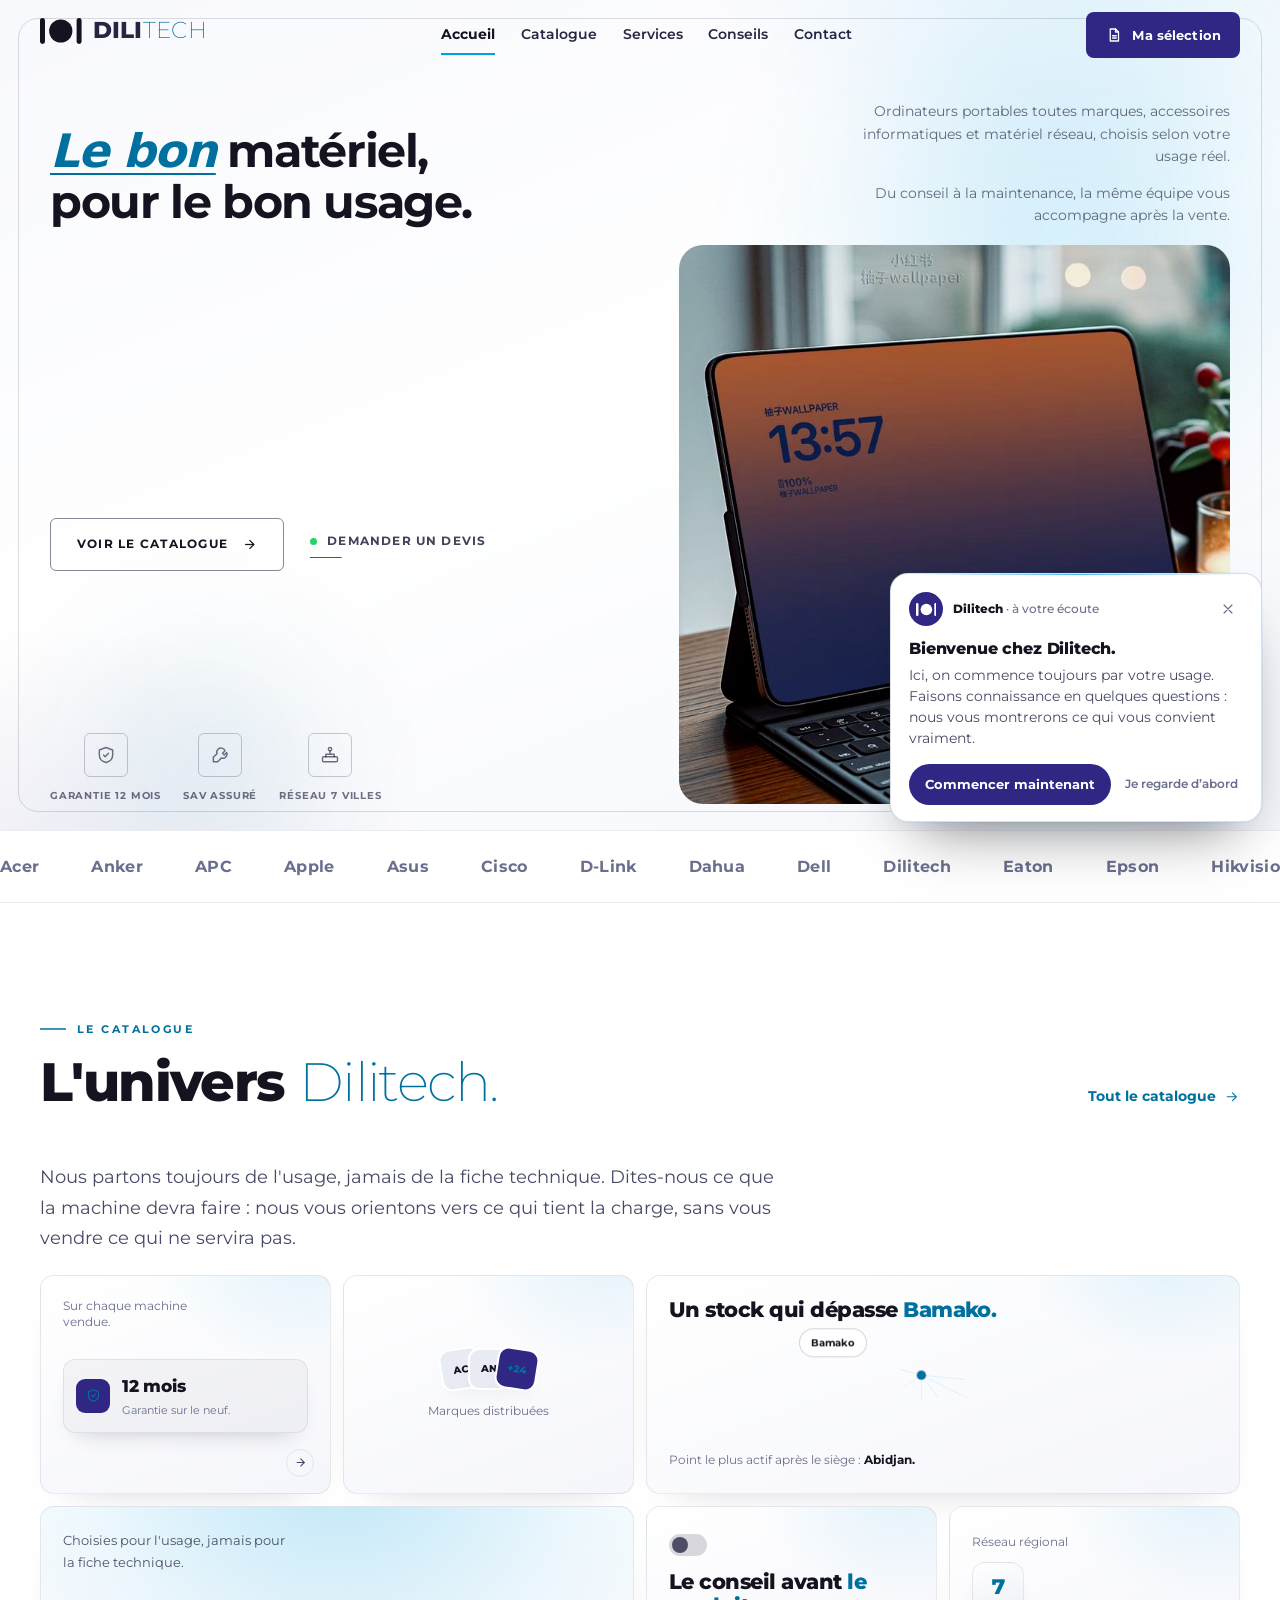
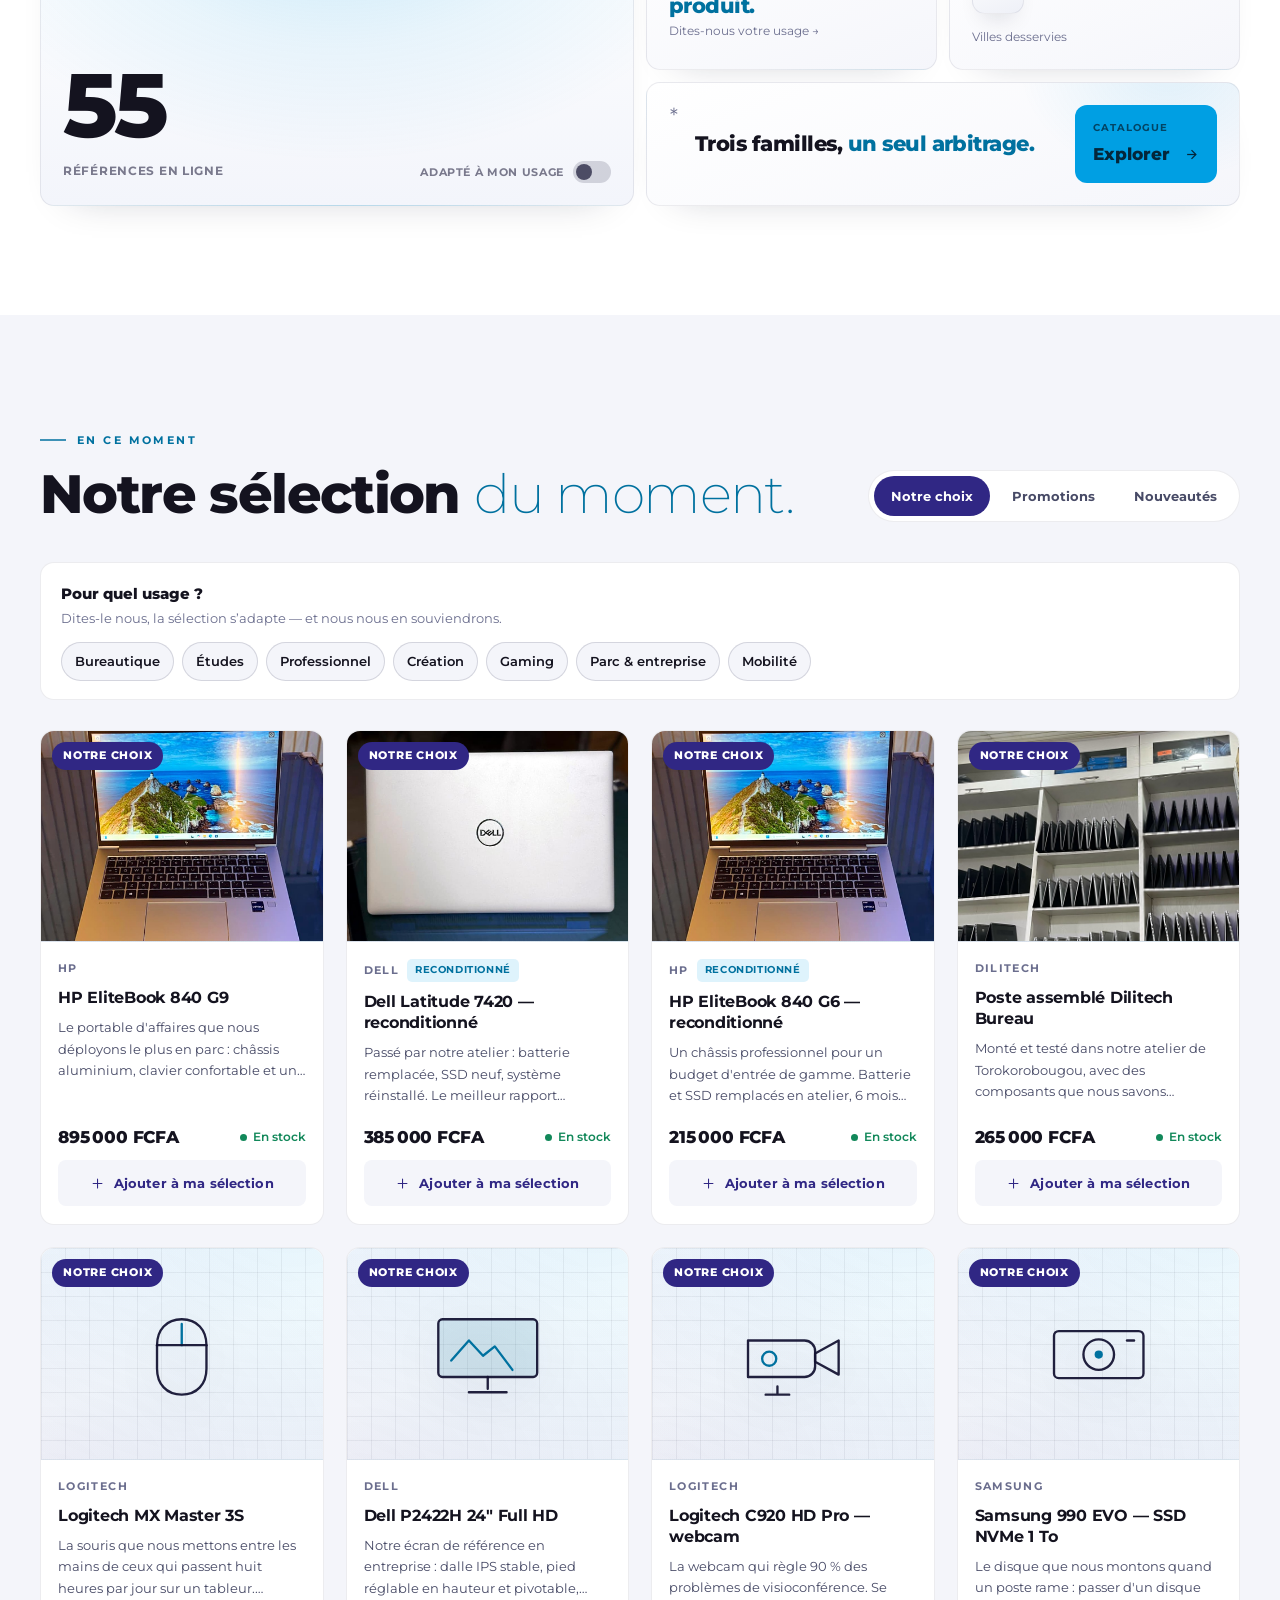
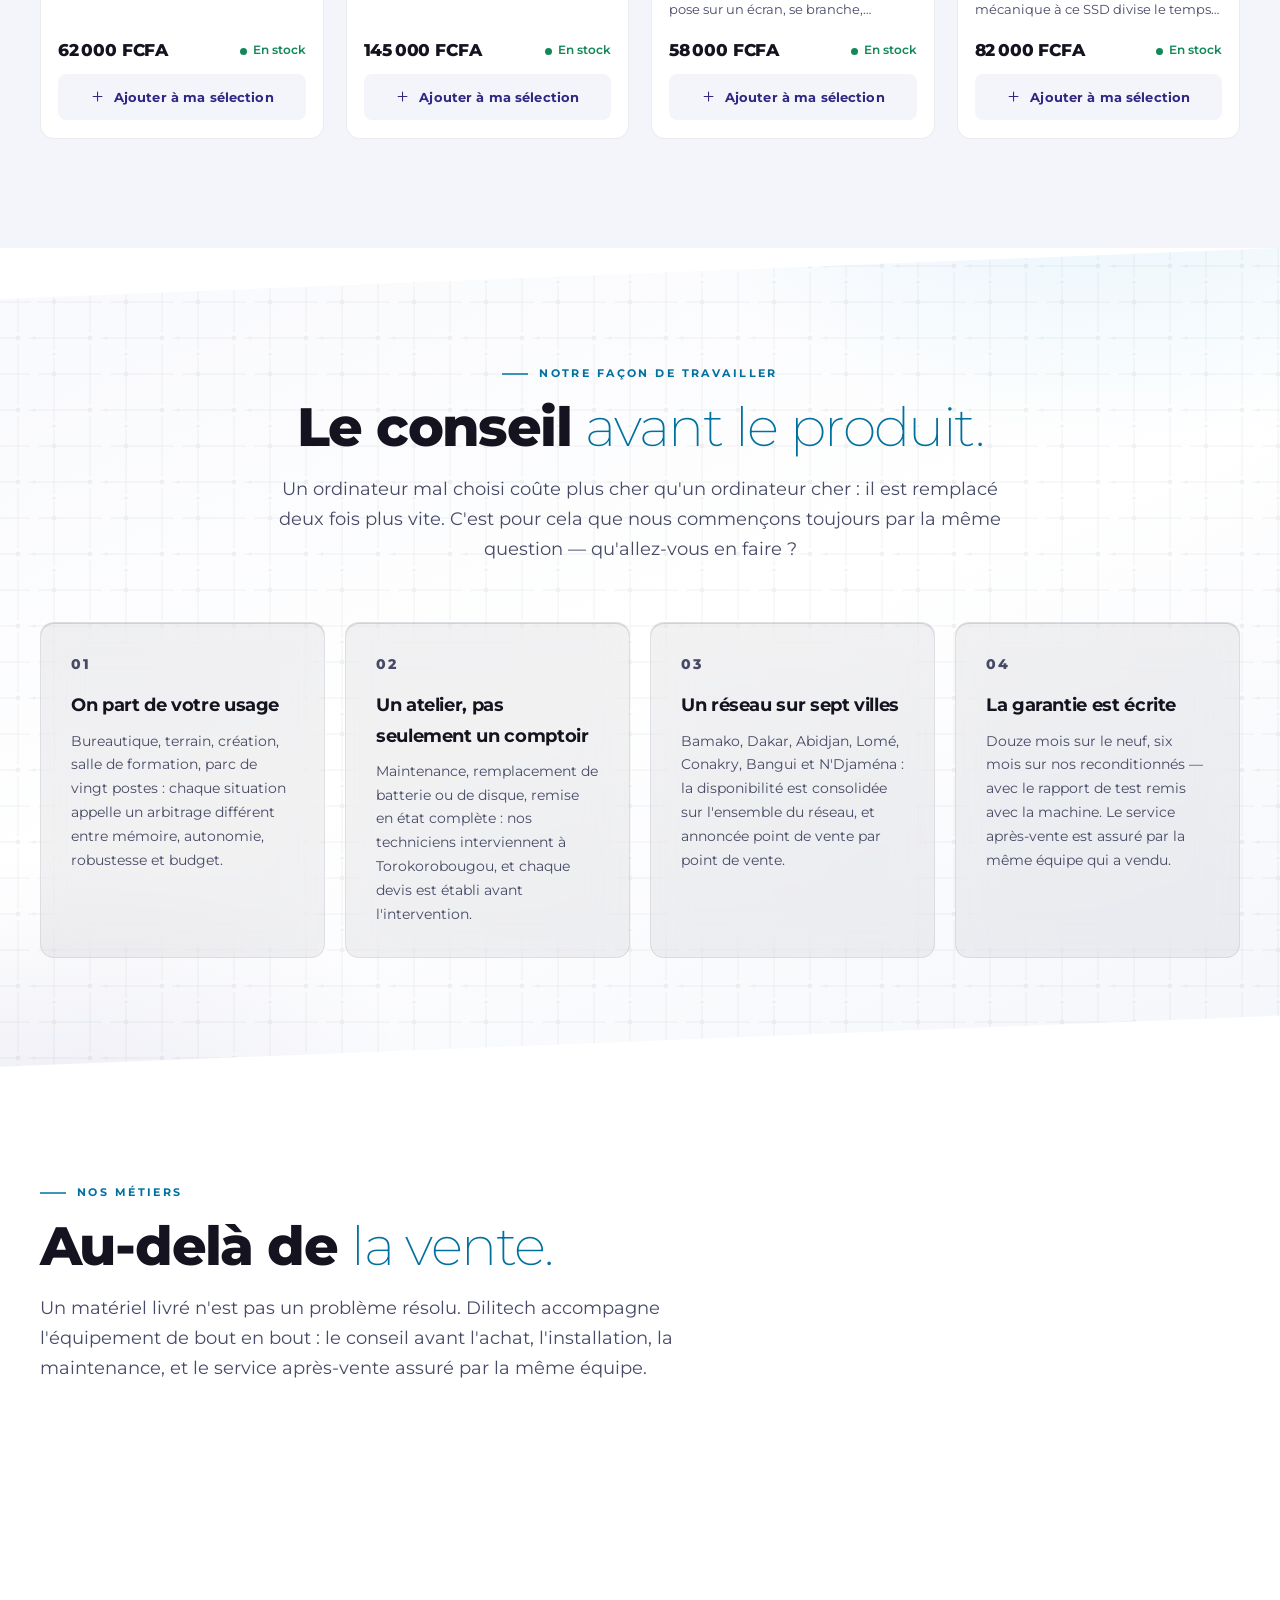
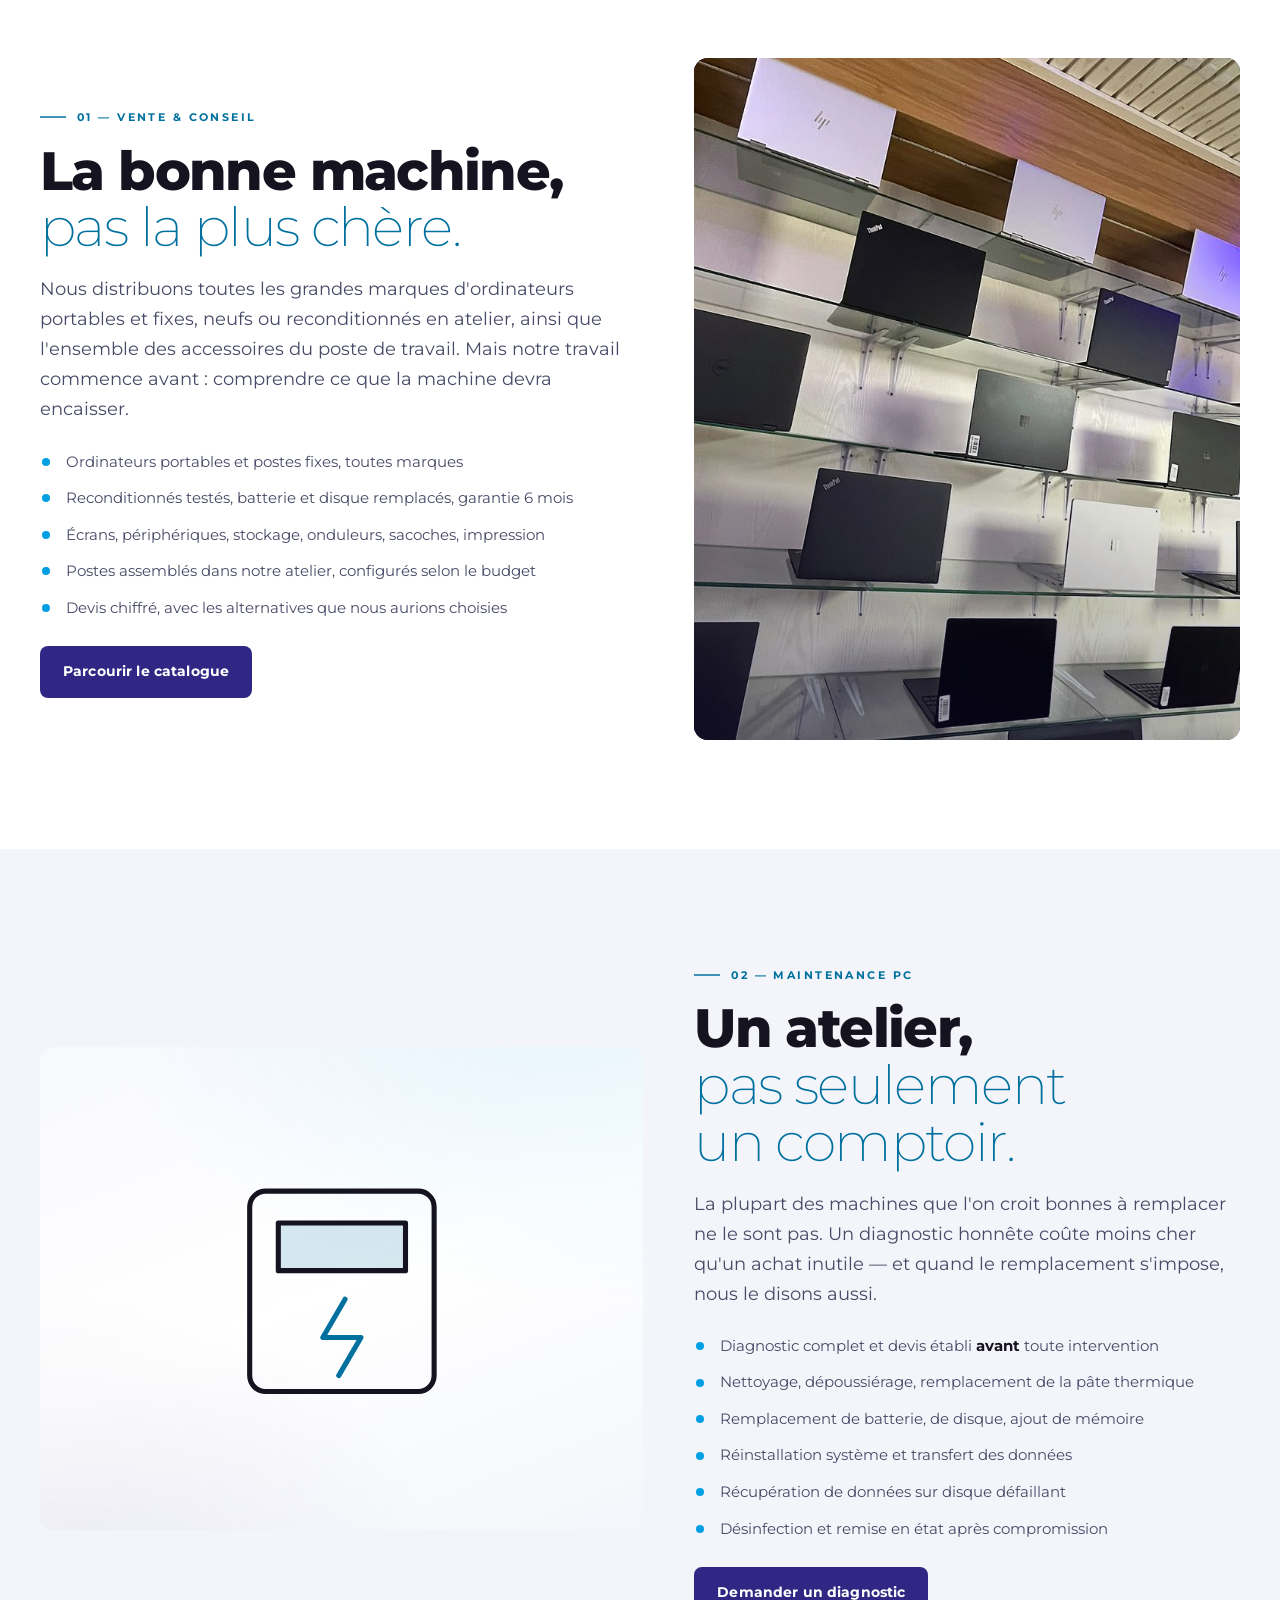
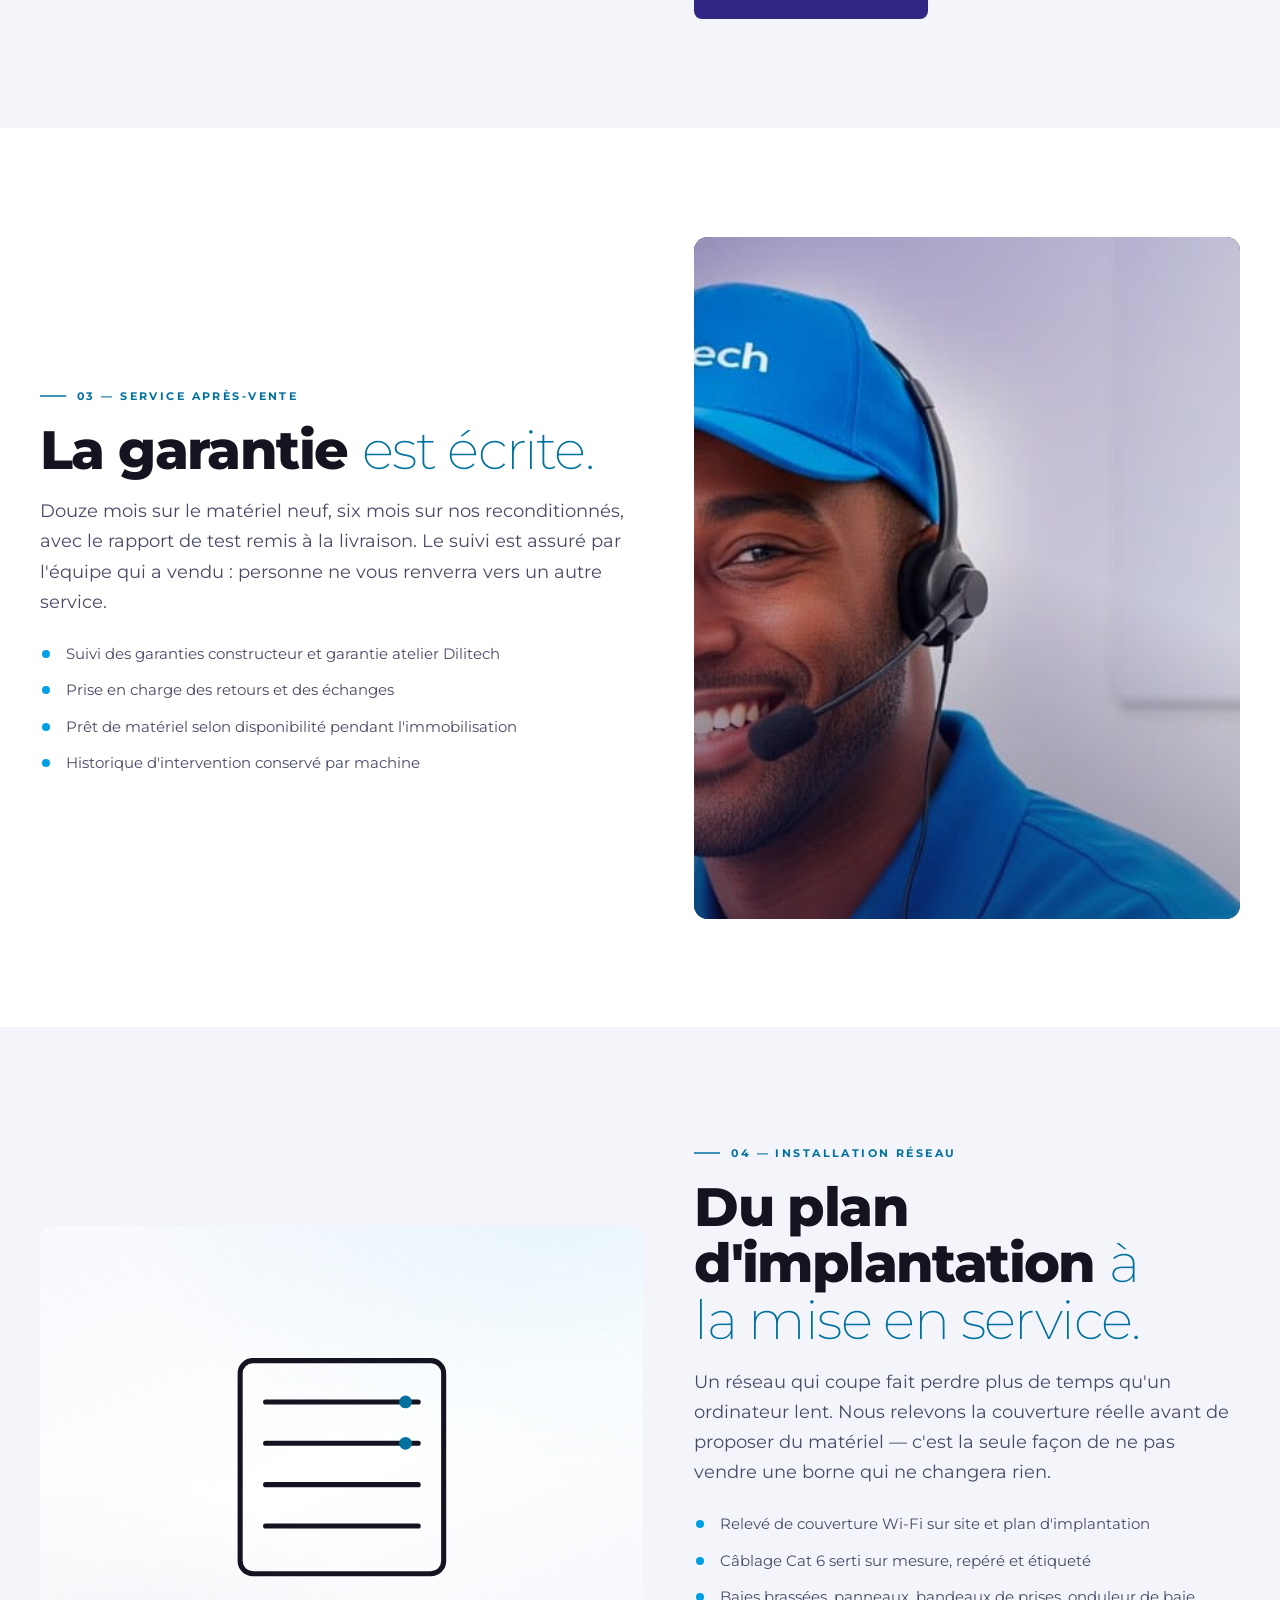
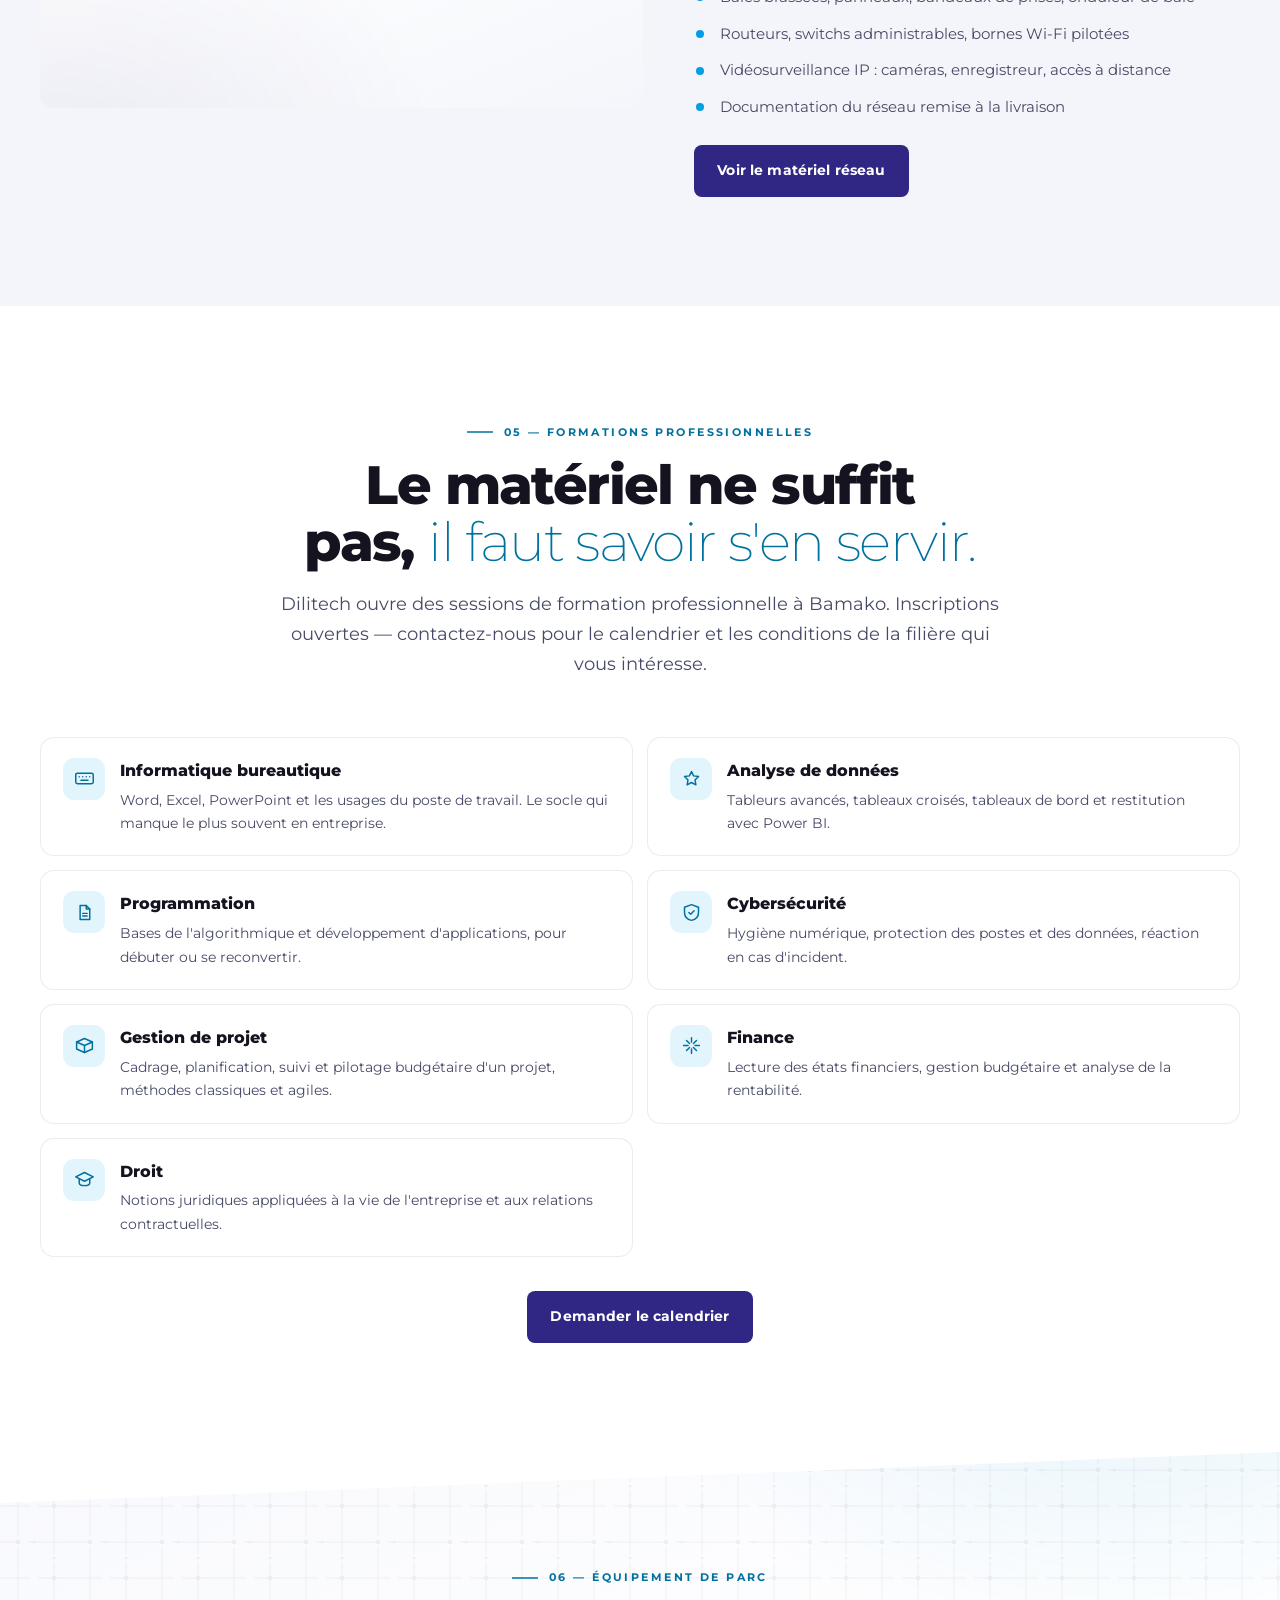
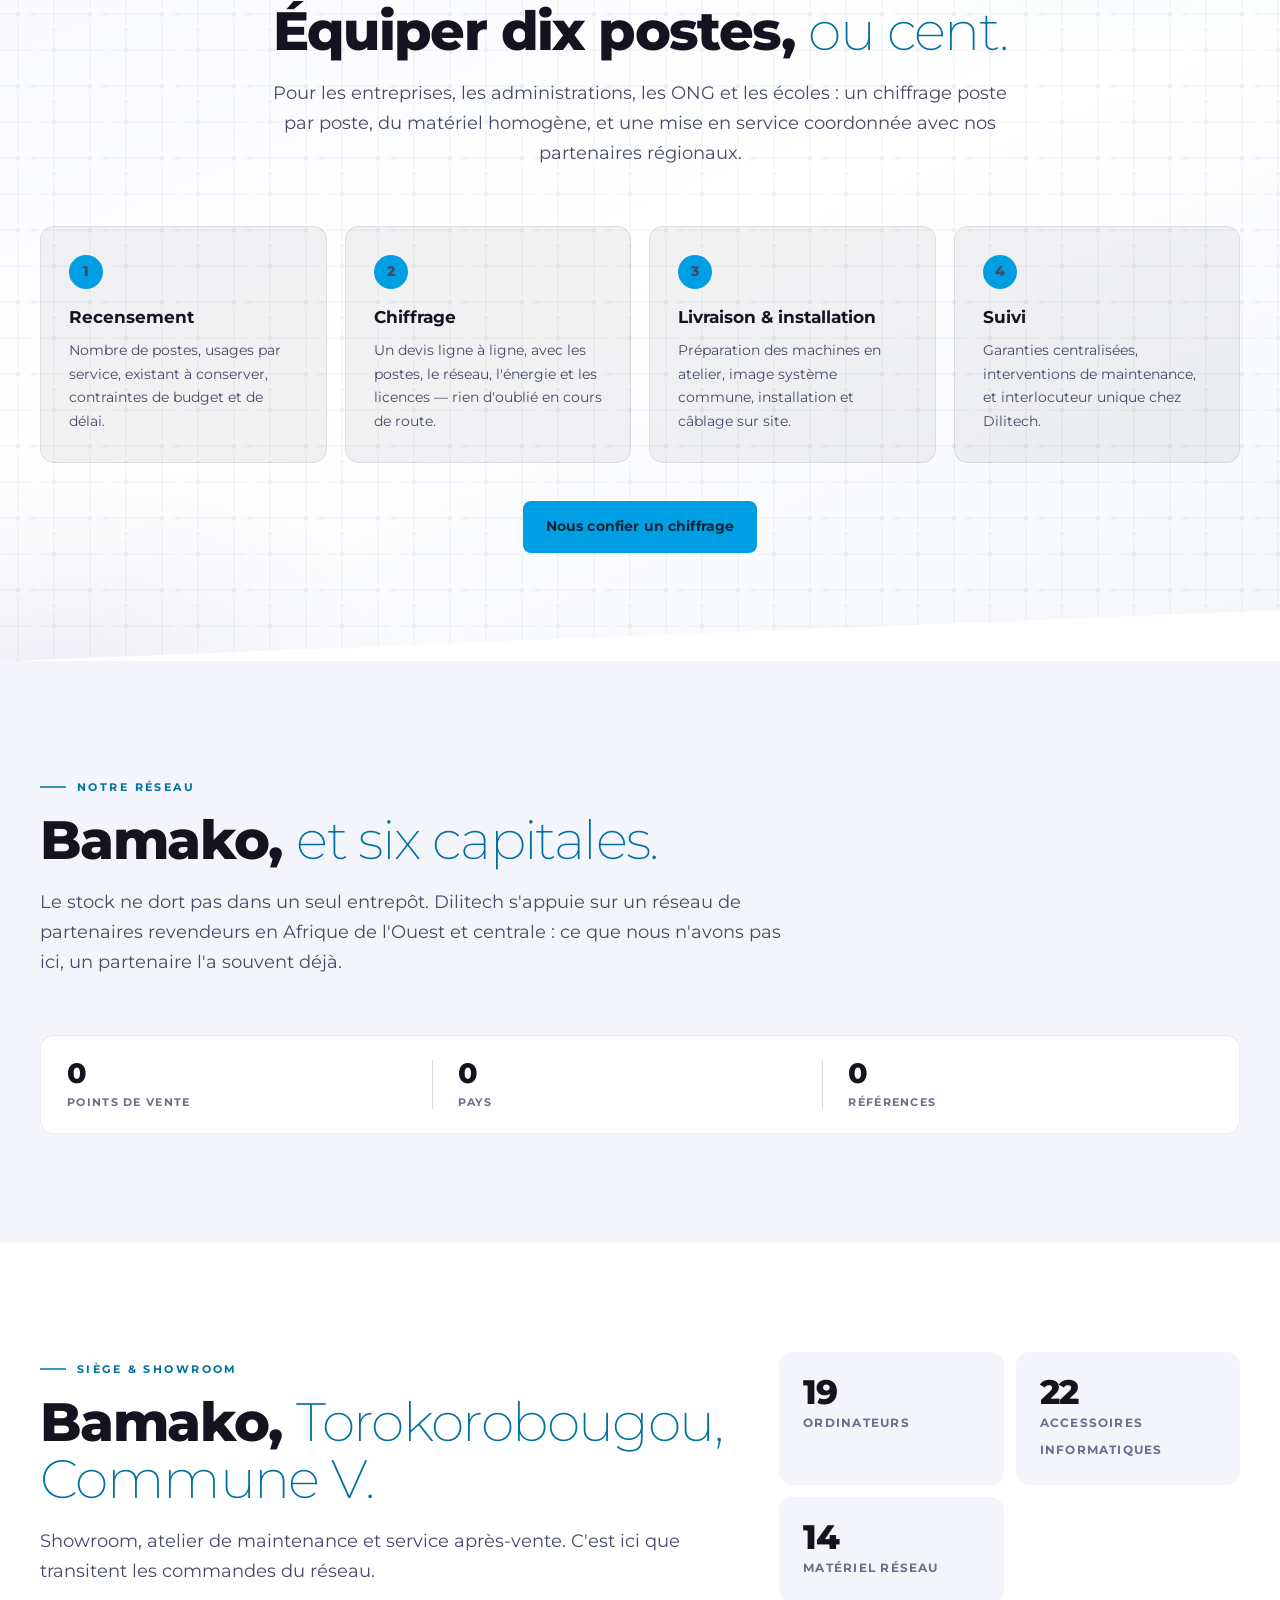
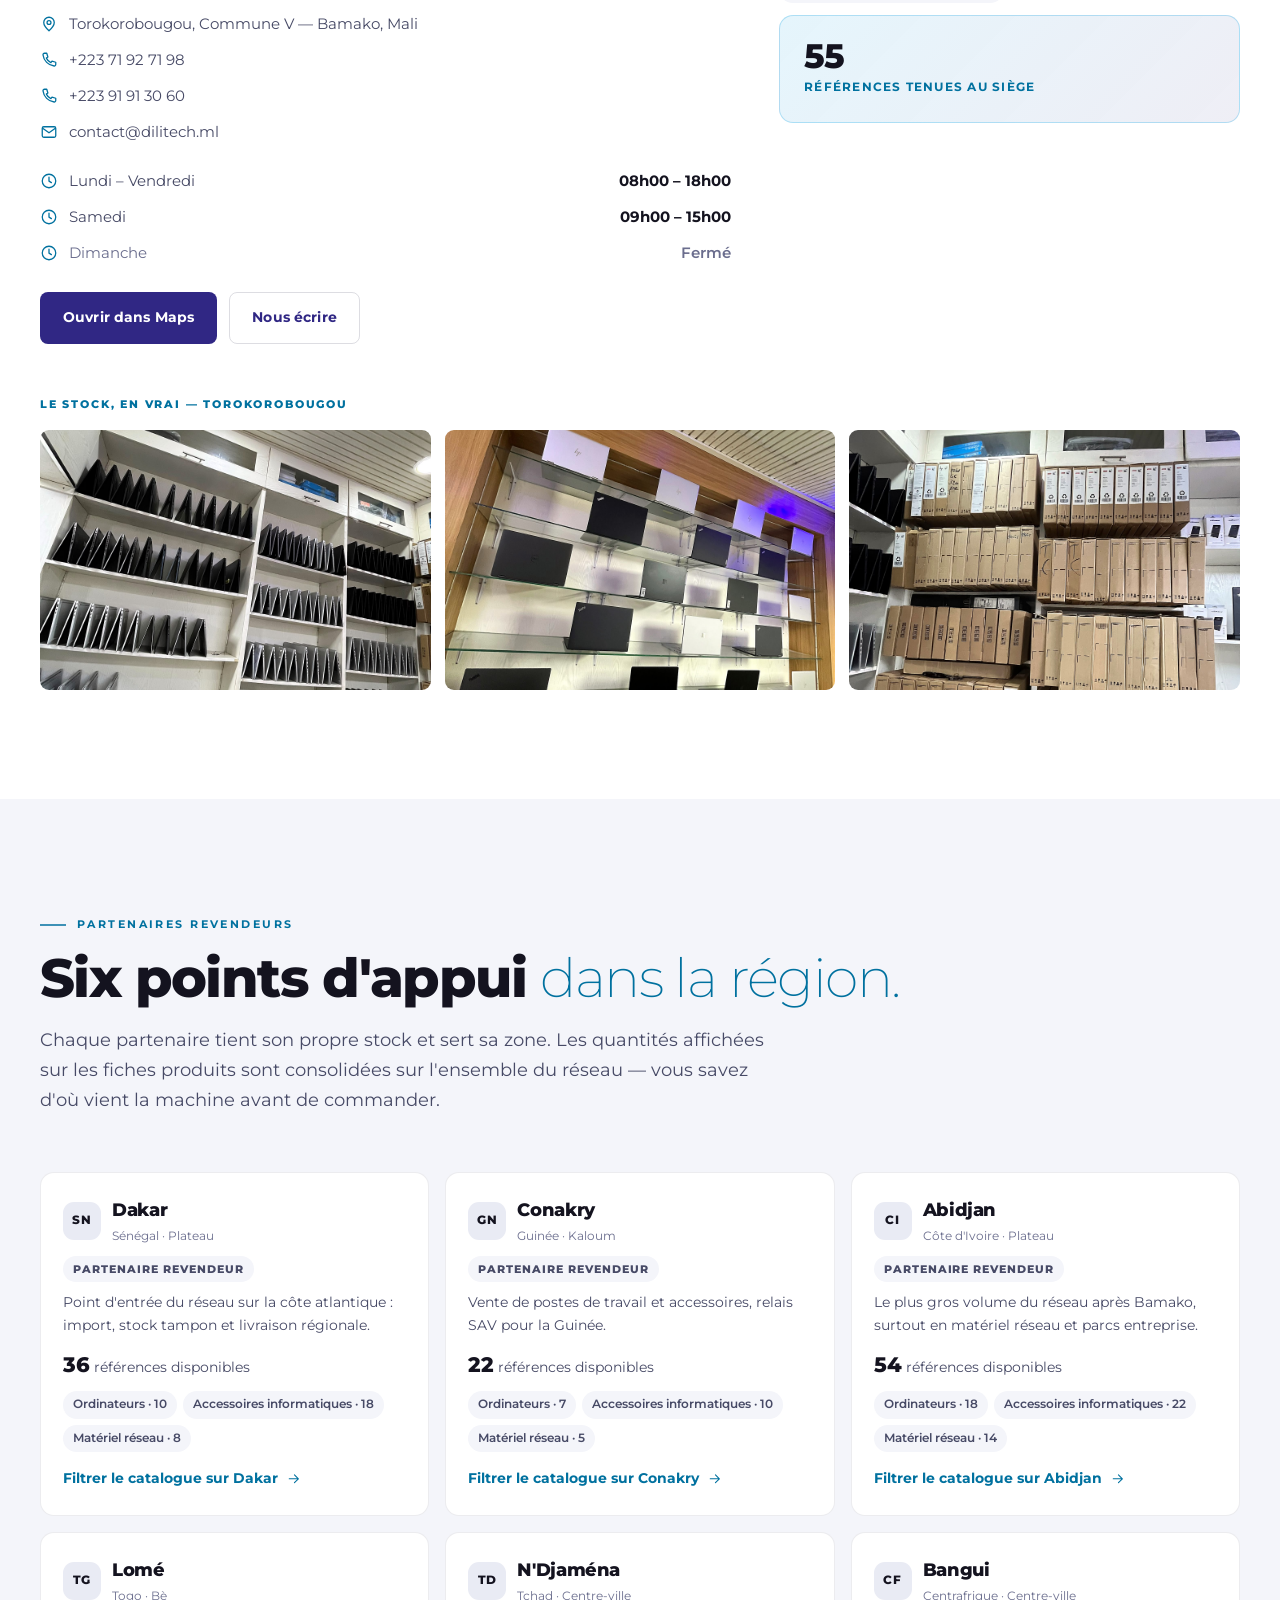
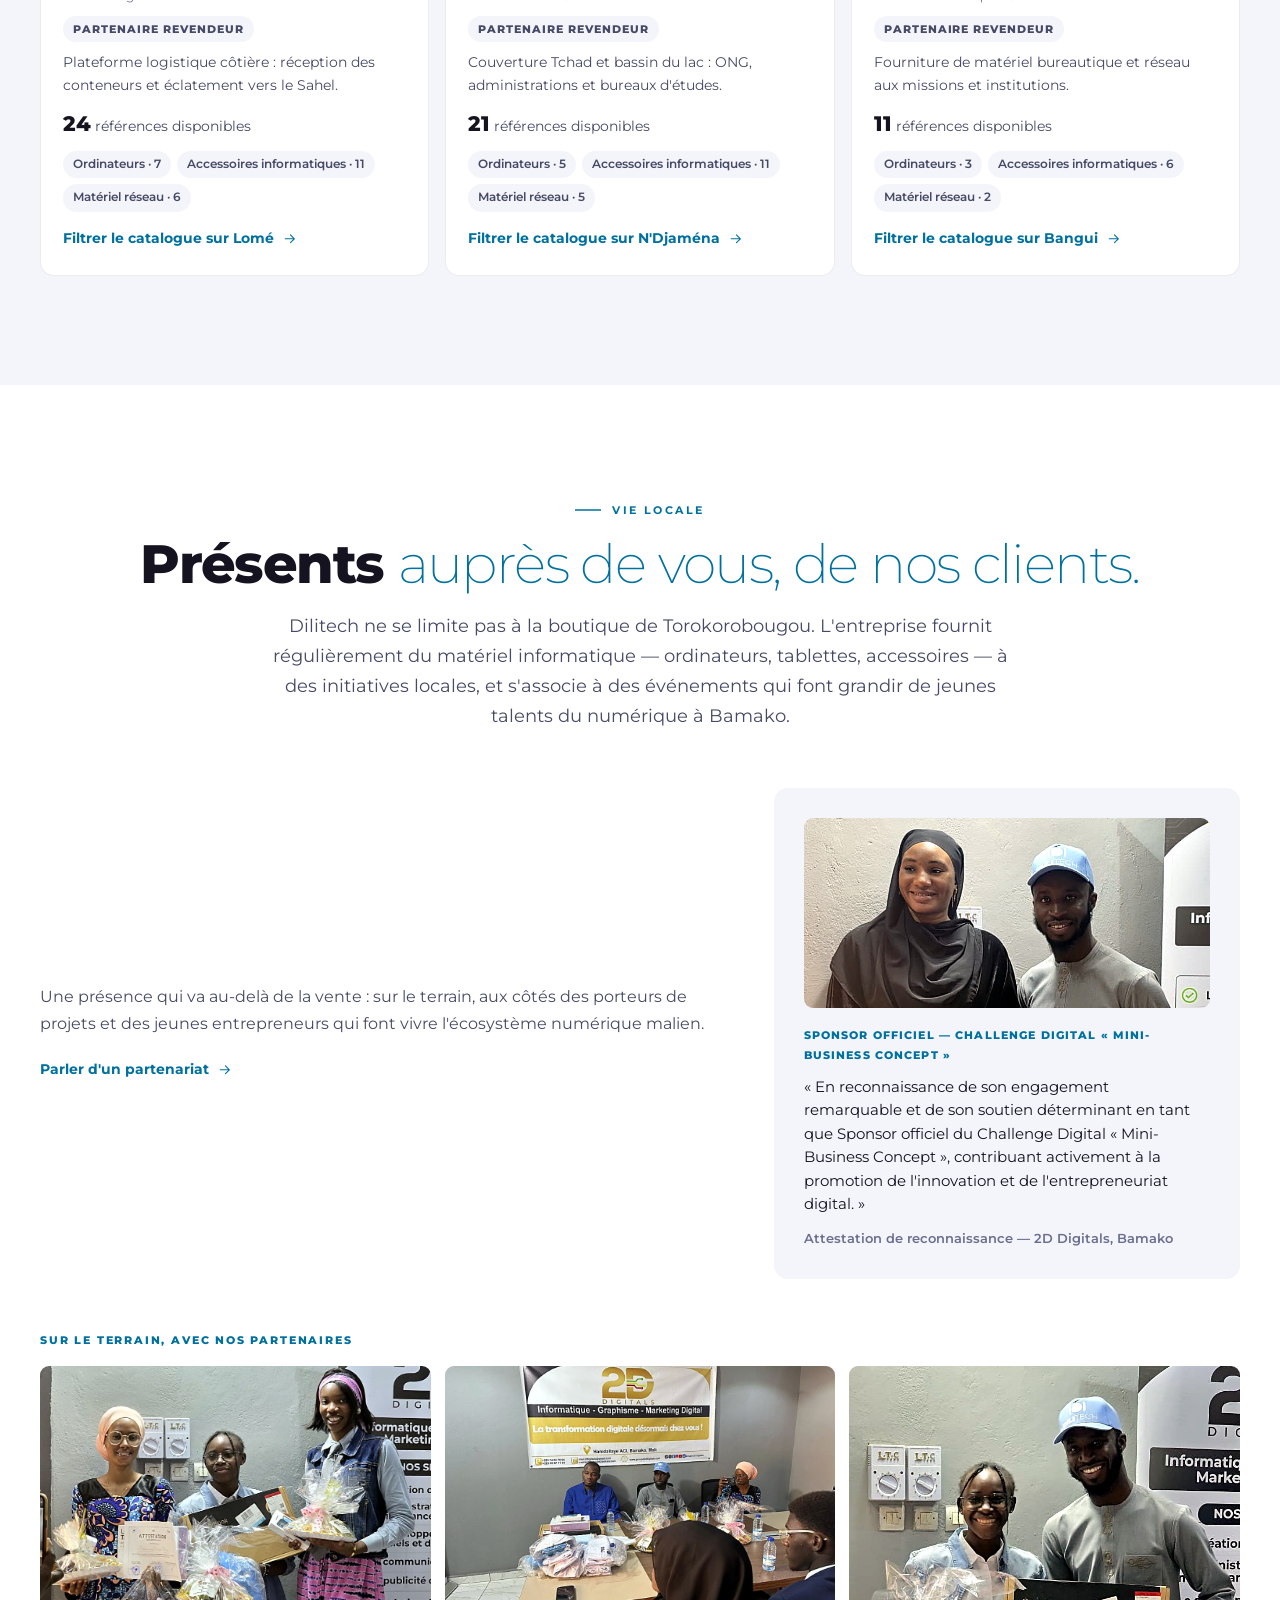
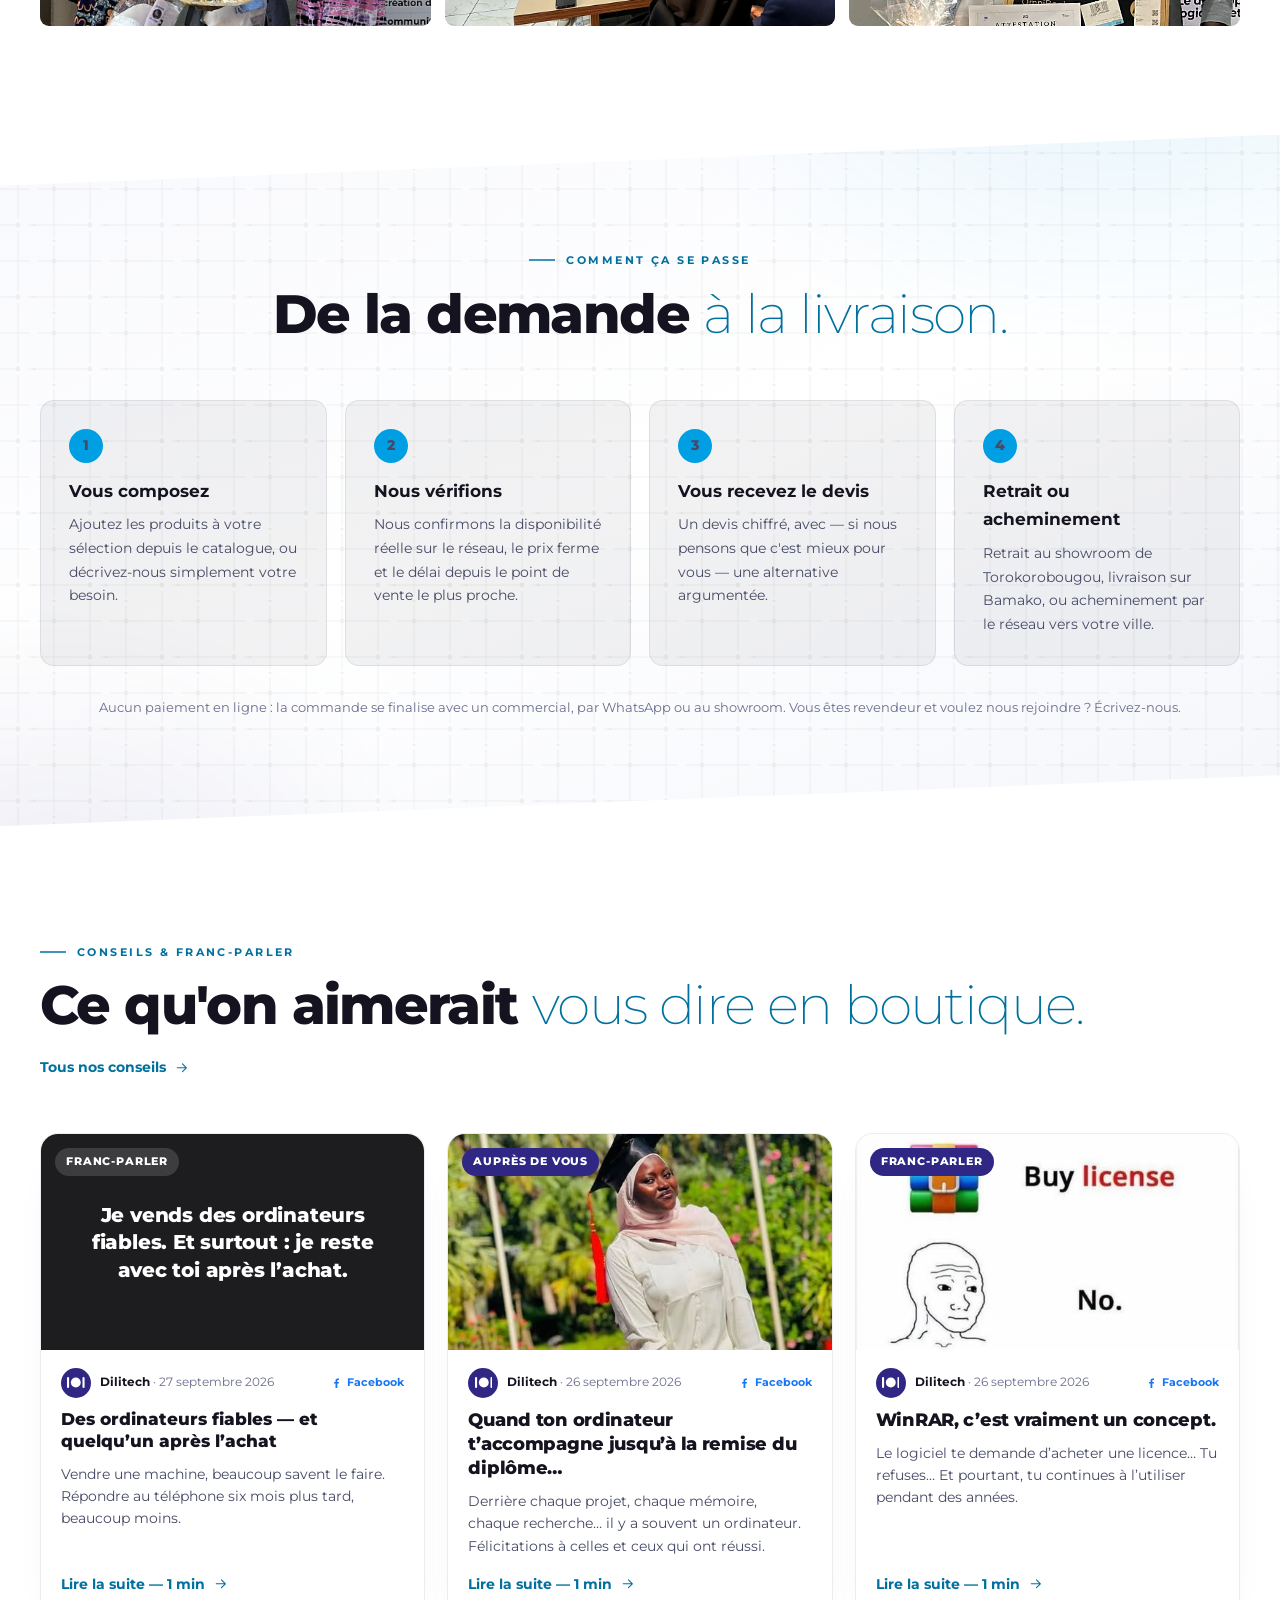
==== commit 0d816059: "Site en page unique + catalogue + conseils, mode jour, concierge d'accueil, fiche produit avec galer" ====
--- a/index.html
+++ b/index.html
@@ -1,5 +1,5 @@
 <!DOCTYPE html>
-<html lang="fr">
+<html lang="fr" data-theme="light">
 <head>
 <meta charset="utf-8">
 <meta name="viewport" content="width=device-width, initial-scale=1">
@@ -70,7 +70,7 @@
               <svg viewBox="0 0 24 24" fill="none" stroke="currentColor" stroke-width="2"><line x1="5" y1="12" x2="19" y2="12"/><polyline points="12 5 19 12 12 19"/></svg>
             </span>
           </a>
-          <a href="contact.html" class="cta-link">
+          <a href="index.html#contact" class="cta-link">
             <span class="cta-link__dot"></span>
             Demander un devis
           </a>
@@ -134,7 +134,7 @@
       </p>
 
       <div class="bento">
-        <a href="services.html#sav" class="bento__tile bento__tile--a reveal">
+        <a href="index.html#sav" class="bento__tile bento__tile--a reveal">
           <p class="bento__eyebrow">Sur chaque machine vendue.</p>
           <div class="bento__recu">
             <span class="bento__recu-ic"><span class="ic" data-ic="bouclier"></span></span>
@@ -153,28 +153,38 @@
           <p class="bento__mini bento__mini--centre">Marques distribuées</p>
         </a>
 
-        <a href="reseau.html" class="bento__tile bento__tile--c reveal">
+        <a href="index.html#reseau" class="bento__tile bento__tile--c reveal">
           <p class="bento__titre bento__titre--grand">Un stock qui dépasse <em>Bamako.</em></p>
           <div class="bento__carte" data-bento-carte aria-hidden="true"></div>
           <p class="bento__legende">Point le plus actif après le siège : <b>Abidjan.</b></p>
         </a>
 
-        <a href="catalogue.html" class="bento__tile bento__tile--d reveal">
+        <!-- Tuile-lien vers le catalogue ; l'interrupteur « pour mon usage »
+             est un vrai bouton posé AU-DESSUS du lien étiré (un bouton ne peut
+             pas vivre dans un <a>). Il rouvre les questions du concierge. -->
+        <div class="bento__tile bento__tile--d reveal">
+          <a class="bento__etire" href="catalogue.html" aria-label="Voir tout le catalogue"></a>
           <p class="bento__phrase">Choisies pour l'usage, jamais pour la fiche technique.</p>
           <p class="bento__nombre" data-bento-references>0</p>
           <div class="bento__d-bas">
             <span class="bento__nombre-mini">références en ligne</span>
-            <span class="bento__toggle bento__toggle--sombre" aria-hidden="true"><i></i></span>
+            <span class="bento__bascule-usage">
+              <span class="bento__bascule-mot">Adapté à mon usage</span>
+              <button type="button" class="bento__toggle js-ouvrir-conseiller" role="switch"
+                      aria-checked="false" aria-label="Adapter la sélection à mon usage" data-etat-profil><i></i></button>
+            </span>
           </div>
-        </a>
-
-        <a href="services.html" class="bento__tile bento__tile--e reveal">
-          <span class="bento__toggle" aria-hidden="true"><i></i></span>
-          <p class="bento__titre bento__titre--grand">Le conseil avant <em>le produit.</em></p>
-          <p class="bento__mini">Notre méthode</p>
-        </a>
-
-        <a href="reseau.html" class="bento__tile bento__tile--g reveal">
+        </div>
+
+        <!-- « Le conseil avant le produit » : la tuile entière invite à dire son
+             usage — interrupteur éteint tant qu'on ne sait rien, allumé ensuite. -->
+        <button type="button" class="bento__tile bento__tile--e reveal js-ouvrir-conseiller">
+          <span class="bento__toggle" data-etat-profil aria-hidden="true"><i></i></span>
+          <span class="bento__titre bento__titre--grand">Le conseil avant <em>le produit.</em></span>
+          <span class="bento__mini" data-profil-mini="Dites-nous votre usage →">Dites-nous votre usage →</span>
+        </button>
+
+        <a href="index.html#reseau" class="bento__tile bento__tile--g reveal">
           <p class="bento__mini">Réseau régional</p>
           <span class="bento__badge-nb" data-bento-villes>0</span>
           <p class="bento__mini">Villes desservies</p>
@@ -194,17 +204,29 @@
   </section>
 
   <!-- ===================================================================
-       SÉLECTION DU MOMENT
+       SÉLECTION — « du moment » tant qu'on ne sait rien du visiteur,
+       « pour vous » dès qu'il a dit son usage (puces ci-dessous ou cartes du
+       concierge ; même mémoire, js/core/profil.js). Titres et onglets posés
+       par selection() dans accueil.js.
        =================================================================== -->
   <section class="sec--brume" id="selection">
     <div class="wrap">
       <header class="tete-duo">
         <div>
-          <p class="surtitre">En ce moment</p>
-          <h2 class="titre">Notre sélection <em>du moment.</em></h2>
+          <p class="surtitre" data-selection-surtitre>En ce moment</p>
+          <h2 class="titre" data-selection-titre>Notre sélection <em>du moment.</em></h2>
         </div>
         <div class="onglets" role="tablist" aria-label="Filtrer la sélection" data-onglets></div>
       </header>
+
+      <div class="usage-choix">
+        <p class="usage-choix__q">
+          Pour quel usage&nbsp;?
+          <span>Dites-le nous, la sélection s’adapte — et nous nous en souviendrons.</span>
+        </p>
+        <div class="usage-choix__puces" role="group" aria-label="Votre usage" data-usage-puces></div>
+        <p class="usage-choix__resume" data-usage-resume hidden></p>
+      </div>
 
       <div data-selection aria-live="polite"></div>
     </div>
@@ -271,82 +293,332 @@
   </section>
 
   <!-- ===================================================================
-       SERVICES
+       SERVICES — contenu complet, repris de l'ancien services.html
        =================================================================== -->
   <section id="services">
     <div class="wrap">
+      <header class="tete-sec">
+        <p class="surtitre">Nos métiers</p>
+        <h2 class="titre">Au-delà de <em>la vente.</em></h2>
+        <p class="chapeau">
+          Un matériel livré n'est pas un problème résolu. Dilitech accompagne
+          l'équipement de bout en bout : le conseil avant l'achat, l'installation,
+          la maintenance, et le service après-vente assuré par la même équipe.
+        </p>
+      </header>
+    </div>
+  </section>
+
+  <section id="vente">
+    <div class="wrap bloc-serv">
+      <div class="bloc-serv__txt">
+        <p class="surtitre">01 — Vente & conseil</p>
+        <h3 class="titre">La bonne machine, <em>pas la plus chère.</em></h3>
+        <p class="chapeau">
+          Nous distribuons toutes les grandes marques d'ordinateurs portables et
+          fixes, neufs ou reconditionnés en atelier, ainsi que l'ensemble des
+          accessoires du poste de travail. Mais notre travail commence avant :
+          comprendre ce que la machine devra encaisser.
+        </p>
+        <ul class="liste-p">
+          <li>Ordinateurs portables et postes fixes, toutes marques</li>
+          <li>Reconditionnés testés, batterie et disque remplacés, garantie 6 mois</li>
+          <li>Écrans, périphériques, stockage, onduleurs, sacoches, impression</li>
+          <li>Postes assemblés dans notre atelier, configurés selon le budget</li>
+          <li>Devis chiffré, avec les alternatives que nous aurions choisies</li>
+        </ul>
+        <a class="btn btn--plein" href="catalogue.html">Parcourir le catalogue</a>
+      </div>
+      <div class="bloc-serv__vis bloc-serv__vis--photo reveal" aria-hidden="true">
+        <img src="assets/img/vente-vitrine.jpg" alt="" loading="lazy" decoding="async">
+      </div>
+    </div>
+  </section>
+
+  <section class="sec--brume" id="maintenance">
+    <div class="wrap bloc-serv bloc-serv--inv">
+      <div class="bloc-serv__txt reveal">
+        <p class="surtitre">02 — Maintenance PC</p>
+        <h3 class="titre">Un atelier, <em>pas seulement un comptoir.</em></h3>
+        <p class="chapeau">
+          La plupart des machines que l'on croit bonnes à remplacer ne le sont
+          pas. Un diagnostic honnête coûte moins cher qu'un achat inutile — et
+          quand le remplacement s'impose, nous le disons aussi.
+        </p>
+        <ul class="liste-p">
+          <li>Diagnostic complet et devis établi <b>avant</b> toute intervention</li>
+          <li>Nettoyage, dépoussiérage, remplacement de la pâte thermique</li>
+          <li>Remplacement de batterie, de disque, ajout de mémoire</li>
+          <li>Réinstallation système et transfert des données</li>
+          <li>Récupération de données sur disque défaillant</li>
+          <li>Désinfection et remise en état après compromission</li>
+        </ul>
+        <a class="btn btn--plein" href="index.html#contact">Demander un diagnostic</a>
+      </div>
+      <div class="bloc-serv__vis reveal" data-illus="onduleur" aria-hidden="true"></div>
+    </div>
+  </section>
+
+  <section id="sav">
+    <div class="wrap bloc-serv">
+      <div class="bloc-serv__txt reveal">
+        <p class="surtitre">03 — Service après-vente</p>
+        <h3 class="titre">La garantie <em>est écrite.</em></h3>
+        <p class="chapeau">
+          Douze mois sur le matériel neuf, six mois sur nos reconditionnés, avec
+          le rapport de test remis à la livraison. Le suivi est assuré par
+          l'équipe qui a vendu : personne ne vous renverra vers un autre service.
+        </p>
+        <ul class="liste-p">
+          <li>Suivi des garanties constructeur et garantie atelier Dilitech</li>
+          <li>Prise en charge des retours et des échanges</li>
+          <li>Prêt de matériel selon disponibilité pendant l'immobilisation</li>
+          <li>Historique d'intervention conservé par machine</li>
+        </ul>
+      </div>
+      <div class="bloc-serv__vis bloc-serv__vis--photo reveal" aria-hidden="true">
+        <img src="assets/img/agent-sav.jpg" alt="" loading="lazy" decoding="async">
+      </div>
+    </div>
+  </section>
+
+  <section class="sec--brume" id="service-reseau">
+    <div class="wrap bloc-serv bloc-serv--inv">
+      <div class="bloc-serv__txt reveal">
+        <p class="surtitre">04 — Installation réseau</p>
+        <h3 class="titre">Du plan d'implantation <em>à la mise en service.</em></h3>
+        <p class="chapeau">
+          Un réseau qui coupe fait perdre plus de temps qu'un ordinateur lent.
+          Nous relevons la couverture réelle avant de proposer du matériel —
+          c'est la seule façon de ne pas vendre une borne qui ne changera rien.
+        </p>
+        <ul class="liste-p">
+          <li>Relevé de couverture Wi-Fi sur site et plan d'implantation</li>
+          <li>Câblage Cat 6 serti sur mesure, repéré et étiqueté</li>
+          <li>Baies brassées, panneaux, bandeaux de prises, onduleur de baie</li>
+          <li>Routeurs, switchs administrables, bornes Wi-Fi pilotées</li>
+          <li>Vidéosurveillance IP : caméras, enregistreur, accès à distance</li>
+          <li>Documentation du réseau remise à la livraison</li>
+        </ul>
+        <a class="btn btn--plein" href="catalogue.html?cat=reseau">Voir le matériel réseau</a>
+      </div>
+      <div class="bloc-serv__vis reveal" data-illus="baie" aria-hidden="true"></div>
+    </div>
+  </section>
+
+  <section id="formation">
+    <div class="wrap">
+      <header class="tete-sec tete-sec--centre">
+        <p class="surtitre">05 — Formations professionnelles</p>
+        <h3 class="titre">Le matériel ne suffit pas, <em>il faut savoir s'en servir.</em></h3>
+        <p class="chapeau">
+          Dilitech ouvre des sessions de formation professionnelle à Bamako.
+          Inscriptions ouvertes — contactez-nous pour le calendrier et les
+          conditions de la filière qui vous intéresse.
+        </p>
+      </header>
+
+      <div class="filieres" data-filieres></div>
+
+      <div class="cta__actions" style="margin-top:34px">
+        <a class="btn btn--plein" href="index.html#contact">Demander le calendrier</a>
+      </div>
+    </div>
+  </section>
+
+  <section class="nuit coupe-duo sur-nuit" id="parc">
+    <div class="motif circuit"></div>
+    <div class="wrap">
+      <header class="tete-sec tete-sec--centre">
+        <p class="surtitre">06 — Équipement de parc</p>
+        <h3 class="titre">Équiper dix postes, <em>ou cent.</em></h3>
+        <p class="chapeau">
+          Pour les entreprises, les administrations, les ONG et les écoles :
+          un chiffrage poste par poste, du matériel homogène, et une mise en
+          service coordonnée avec nos partenaires régionaux.
+        </p>
+      </header>
+
+      <div class="etapes">
+        <article class="etape reveal">
+          <p class="etape__n">1</p>
+          <h3>Recensement</h3>
+          <p>Nombre de postes, usages par service, existant à conserver, contraintes de budget et de délai.</p>
+        </article>
+        <article class="etape reveal">
+          <p class="etape__n">2</p>
+          <h3>Chiffrage</h3>
+          <p>Un devis ligne à ligne, avec les postes, le réseau, l'énergie et les licences — rien d'oublié en cours de route.</p>
+        </article>
+        <article class="etape reveal">
+          <p class="etape__n">3</p>
+          <h3>Livraison & installation</h3>
+          <p>Préparation des machines en atelier, image système commune, installation et câblage sur site.</p>
+        </article>
+        <article class="etape reveal">
+          <p class="etape__n">4</p>
+          <h3>Suivi</h3>
+          <p>Garanties centralisées, interventions de maintenance, et interlocuteur unique chez Dilitech.</p>
+        </article>
+      </div>
+
+      <div class="cta__actions" style="margin-top:38px">
+        <a class="btn btn--cyan btn--lueur" href="index.html#contact">Nous confier un chiffrage</a>
+      </div>
+    </div>
+  </section>
+
+  <!-- ===================================================================
+       LE RÉSEAU — contenu complet, repris de l'ancien reseau.html
+       =================================================================== -->
+  <section class="sec--brume" id="reseau">
+    <div class="wrap">
+      <header class="tete-sec">
+        <p class="surtitre">Notre réseau</p>
+        <h2 class="titre">Bamako, <em>et six capitales.</em></h2>
+        <p class="chapeau">
+          Le stock ne dort pas dans un seul entrepôt. Dilitech s'appuie sur un
+          réseau de partenaires revendeurs en Afrique de l'Ouest et centrale :
+          ce que nous n'avons pas ici, un partenaire l'a souvent déjà.
+        </p>
+      </header>
+      <ul class="heros__preuves" data-preuves></ul>
+    </div>
+  </section>
+
+  <section>
+    <div class="wrap" data-siege></div>
+  </section>
+
+  <section class="sec--brume">
+    <div class="wrap">
+      <header class="tete-sec">
+        <p class="surtitre">Partenaires revendeurs</p>
+        <h3 class="titre">Six points d'appui <em>dans la région.</em></h3>
+        <p class="chapeau">
+          Chaque partenaire tient son propre stock et sert sa zone. Les
+          quantités affichées sur les fiches produits sont consolidées sur
+          l'ensemble du réseau — vous savez d'où vient la machine avant de
+          commander.
+        </p>
+      </header>
+      <div class="reseau" data-partenaires></div>
+    </div>
+  </section>
+
+  <!-- ============ VIE LOCALE / ENGAGEMENT ============ -->
+  <section>
+    <div class="wrap">
+      <header class="tete-sec tete-sec--centre">
+        <p class="surtitre">Vie locale</p>
+        <h3 class="titre">Présents <em>auprès de vous, de nos clients.</em></h3>
+        <p class="chapeau">
+          Dilitech ne se limite pas à la boutique de Torokorobougou. L'entreprise
+          fournit régulièrement du matériel informatique — ordinateurs, tablettes,
+          accessoires — à des initiatives locales, et s'associe à des événements
+          qui font grandir de jeunes talents du numérique à Bamako.
+        </p>
+      </header>
+
+      <div class="engagement">
+        <div class="engagement__texte reveal">
+          <p>
+            Une présence qui va au-delà de la vente : sur le terrain, aux côtés
+            des porteurs de projets et des jeunes entrepreneurs qui font vivre
+            l'écosystème numérique malien.
+          </p>
+          <a class="lien-fleche" href="index.html#contact">
+            Parler d'un partenariat <span class="ic" data-ic="fleche"></span>
+          </a>
+        </div>
+
+        <div class="engagement__citation reveal">
+          <img src="assets/img/engagement/engagement-attestation.jpg"
+               alt="Un représentant Dilitech, casquette Dilitech, reçoit l'attestation de reconnaissance de 2D Digitals des mains d'une partenaire.">
+          <p class="engagement__label">Sponsor officiel — Challenge Digital « Mini-Business Concept »</p>
+          <blockquote>
+            <p>« En reconnaissance de son engagement remarquable et de son soutien
+              déterminant en tant que Sponsor officiel du Challenge Digital
+              « Mini-Business Concept », contribuant activement à la promotion
+              de l'innovation et de l'entrepreneuriat digital. »</p>
+          </blockquote>
+          <p class="engagement__signature">Attestation de reconnaissance — 2D Digitals, Bamako</p>
+        </div>
+      </div>
+
+      <div class="engagement-photos reveal">
+        <p class="engagement-photos__legende">Sur le terrain, avec nos partenaires</p>
+        <div class="engagement-photos__grille">
+          <img src="assets/img/engagement/engagement-vedette.jpg"
+               alt="Trois jeunes lauréates du Challenge Digital tenant leurs cadeaux, attestations et un ordinateur portable offert par Dilitech." loading="lazy">
+          <img src="assets/img/engagement/engagement-evenement.jpg"
+               alt="Table de remise de prix lors de l'événement, avec paniers cadeaux et carton d'ordinateur portable, devant la bannière 2D Digitals." loading="lazy">
+          <img src="assets/img/engagement/engagement-remise.jpg"
+               alt="Un représentant Dilitech, casquette Dilitech, remet un ordinateur portable et un panier cadeau à une jeune lauréate." loading="lazy">
+        </div>
+      </div>
+    </div>
+  </section>
+
+  <!-- ============ COMMENT ÇA MARCHE ============ -->
+  <section class="nuit coupe-duo sur-nuit">
+    <div class="motif circuit"></div>
+    <div class="wrap">
+      <header class="tete-sec tete-sec--centre">
+        <p class="surtitre">Comment ça se passe</p>
+        <h3 class="titre">De la demande <em>à la livraison.</em></h3>
+      </header>
+
+      <div class="etapes">
+        <article class="etape reveal">
+          <p class="etape__n">1</p>
+          <h3>Vous composez</h3>
+          <p>Ajoutez les produits à votre sélection depuis le catalogue, ou décrivez-nous simplement votre besoin.</p>
+        </article>
+        <article class="etape reveal">
+          <p class="etape__n">2</p>
+          <h3>Nous vérifions</h3>
+          <p>Nous confirmons la disponibilité réelle sur le réseau, le prix ferme et le délai depuis le point de vente le plus proche.</p>
+        </article>
+        <article class="etape reveal">
+          <p class="etape__n">3</p>
+          <h3>Vous recevez le devis</h3>
+          <p>Un devis chiffré, avec — si nous pensons que c'est mieux pour vous — une alternative argumentée.</p>
+        </article>
+        <article class="etape reveal">
+          <p class="etape__n">4</p>
+          <h3>Retrait ou acheminement</h3>
+          <p>Retrait au showroom de Torokorobougou, livraison sur Bamako, ou acheminement par le réseau vers votre ville.</p>
+        </article>
+      </div>
+
+      <p class="cta__note" style="text-align:center;margin-top:30px">
+        Aucun paiement en ligne : la commande se finalise avec un commercial,
+        par WhatsApp ou au showroom. Vous êtes revendeur et voulez nous
+        rejoindre ? <a href="index.html#contact">Écrivez-nous.</a>
+      </p>
+    </div>
+  </section>
+
+  <!-- ===================================================================
+       CONSEILS — contenu complet, repris de l'ancien conseils.html
+       =================================================================== -->
+  <section id="conseils">
+    <div class="wrap">
       <header class="tete-duo">
         <div>
-          <p class="surtitre">Nos métiers</p>
-          <h2 class="titre">Au-delà de <em>la vente.</em></h2>
-        </div>
-        <a class="lien-fleche" href="services.html">
-          Voir le détail <span class="ic" data-ic="fleche"></span>
+          <p class="surtitre">Conseils &amp; franc-parler</p>
+          <h2 class="titre">Ce qu'on aimerait <em>vous dire en boutique.</em></h2>
+        </div>
+        <a class="lien-fleche" href="conseils.html">
+          Tous nos conseils <span class="ic" data-ic="fleche"></span>
         </a>
       </header>
-
-      <div class="services" data-services></div>
-    </div>
-  </section>
-
-  <!-- ===================================================================
-       LE RÉSEAU
-       =================================================================== -->
-  <section class="sec--brume" id="reseau">
-    <div class="wrap">
-      <header class="tete-duo">
-        <div>
-          <p class="surtitre">Notre réseau</p>
-          <h2 class="titre">Bamako, <em>et six capitales.</em></h2>
-        </div>
-        <a class="lien-fleche" href="reseau.html">
-          Tout le réseau <span class="ic" data-ic="fleche"></span>
-        </a>
-      </header>
-
-      <div class="reseau" data-reseau-apercu></div>
-    </div>
-  </section>
-
-  <!-- ===================================================================
-       CONSEILS
-       =================================================================== -->
-  <section id="conseils">
-    <div class="wrap">
-      <header class="tete-duo">
-        <div>
-          <p class="surtitre">Conseils d'achat</p>
-          <h2 class="titre">Ce qu'on aimerait <em>vous dire en boutique.</em></h2>
-        </div>
-        <a class="lien-fleche" href="conseils.html">
-          Tous les articles <span class="ic" data-ic="fleche"></span>
-        </a>
-      </header>
-
-      <div class="articles" data-articles></div>
-    </div>
-  </section>
-
-  <!-- ===================================================================
-       APPEL À L'ACTION
-       =================================================================== -->
-  <section class="nuit coupe-haut sur-nuit cta" id="contact">
-    <div class="motif circuit"></div>
-    <div class="wrap cta__in">
-      <p class="surtitre">Parlons de votre besoin</p>
-      <h2 class="titre">Dites-nous ce que vous voulez faire. <em>Nous vous dirons avec quoi.</em></h2>
-      <p class="chapeau">
-        Constituez votre sélection depuis le catalogue, ou décrivez-nous
-        simplement votre besoin : nous revenons vers vous avec un devis chiffré
-        et les alternatives que nous aurions choisies à votre place.
-      </p>
-      <div class="cta__actions">
-        <a class="btn btn--cyan btn--lueur" href="catalogue.html">Composer ma sélection</a>
-        <a class="btn btn--ligne" href="contact.html">Nous écrire</a>
-      </div>
-      <p class="cta__note" data-cta-note></p>
-    </div>
-  </section>
+      <!-- Les 3 plus récents ; chaque carte ouvre conseils.html, lecture ouverte. -->
+      <div class="posts posts--apercu" data-articles></div>
+    </div>
+  </section>
+
 
 </main>
 
--- a/style.css
+++ b/style.css
@@ -94,13 +94,27 @@
     radial-gradient(620px 460px at 4% 108%, rgba(48, 39, 132, .28) 0%, transparent 60%),
     linear-gradient(158deg, #0a0714 0%, #050308 45%, #000000 100%);
 
+  /* Fond générique des sections et de la page. Identique à --nuit en mode
+     nuit (le site reste exactement ce qu'il était) ; seul lui bascule en
+     mode jour. --nuit, lui, ne change jamais : il reste la couleur des
+     bandes d'accent (.nuit — hero, « pourquoi », « parc », « comment ça se
+     passe ») et du pied de page, sombres dans les deux thèmes — le même
+     parti pris que le catalogue Toguna, qui garde ses panneaux marine
+     dans ses deux thèmes. */
+  --fond: var(--nuit);
+
+  /* RVB du texte et des traits posés sur fond sombre (voir thème jour). */
+  --sur-rgb: 255, 255, 255;
+
+  /* Voile de la barre de navigation une fois posée (au défilement). */
+  --nav-fond: rgba(10, 9, 17, .78);
+
   /* --- typographie --- */
   --font: "Montserrat", system-ui, -apple-system, "Segoe UI", Roboto, sans-serif;
 
   /* --- métrique --- */
   --wrap: 1280px;
   --nav-h: 70px;
-  --bandeau-h: 36px;
   --pad: clamp(18px, 4.5vw, 40px);
   --r: 14px;          /* rayon courant */
   --r-s: 9px;
@@ -119,6 +133,116 @@
   --glow-cyan-doux: rgba(0, 159, 227, .22);
 
   color-scheme: dark;
+}
+
+/* ---------------------------------------------------------------------
+   Thème jour — posé par `data-theme="light"` sur <html> (script anti-flash
+   en tête de chaque page + activerBasculeTheme() dans js/core/ui.js).
+   TOUT passe au clair, hero et bandes d'accent compris (demande du client) :
+   même --nuit et les jetons « sur fond sombre » (--sur-sombre*, --cyan-2,
+   --sur-rgb) basculent, donc les composants pensés pour le sombre suivent
+   sans règle à part. Seuls le marine et le cyan de marque ne bougent pas.
+   --------------------------------------------------------------------- */
+:root[data-theme="light"] {
+  --fond: #FFFFFF;
+  --nav-fond: rgba(255, 255, 255, .86);
+
+  /* Les anciennes bandes sombres : un blanc à peine teinté, les halos
+     cyan/marine du mode nuit réduits à une trace — assez pour que le hero
+     et les bandes d'accent se distinguent encore des sections unies. */
+  --nuit:
+    radial-gradient(760px 520px at 88% -14%, rgba(0, 159, 227, .09) 0%, transparent 62%),
+    radial-gradient(620px 460px at 4% 108%, rgba(48, 39, 132, .07) 0%, transparent 60%),
+    linear-gradient(158deg, #F8F9FD 0%, #FFFFFF 50%, #F4F6FB 100%);
+
+  --paper:  #FFFFFF;
+  --mist:   #F4F5FA;
+  --mist-2: #E9EBF4;
+
+  --tx-1: #14131F;
+  --tx-2: #474A66;
+  --tx-3: #6B6E8E;
+  --sur-sombre:   #14131F;
+  --sur-sombre-2: #474A66;
+  --sur-sombre-3: #6B6E8E;
+  /* composantes RVB du texte/des traits « sur fond sombre », utilisées en
+     rgba(var(--sur-rgb), .x) : blanc la nuit, encre marine le jour. */
+  --sur-rgb: 20, 19, 50;
+  /* le cyan « petits labels sur fond sombre » devient celui « sur fond
+     clair » (--cyan-ink, 5:1 sur blanc) */
+  --cyan-2: #00719F;
+
+  --line:   rgba(20, 19, 50, .14);
+  --line-2: rgba(20, 19, 50, .08);
+  --line-s: rgba(20, 19, 50, .16);
+  --line-s2:rgba(20, 19, 50, .08);
+
+  --glow-cyan: rgba(0, 159, 227, .18);
+  --glow-cyan-doux: rgba(0, 159, 227, .12);
+
+  color-scheme: light;
+}
+
+/* Composants dont le fond sombre est écrit en dur (dégradés, voiles
+   translucides) plutôt qu'en jeton : leur pendant clair, groupé ici pour
+   qu'on voie d'un coup d'œil tout ce que le mode jour réécrit. */
+:root[data-theme="light"] .site-pied { background: var(--mist); }
+
+:root[data-theme="light"] .motif { filter: invert(1); }
+:root[data-theme="light"] .halos--hero { mix-blend-mode: normal; opacity: .45; }
+:root[data-theme="light"] .hero__media-vignette { display: none; }
+:root[data-theme="light"] .hero__media-shadow { opacity: .3; }
+:root[data-theme="light"] .cta-pill:hover { background: var(--tx-1); color: #fff; border-color: var(--tx-1); }
+
+:root[data-theme="light"] .bento__tile {
+  background:
+    radial-gradient(240px 180px at 88% -12%, rgba(0, 159, 227, .10) 0%, transparent 62%),
+    linear-gradient(160deg, #FFFFFF 0%, #F5F6FB 100%);
+  box-shadow: 0 18px 40px -32px rgba(18, 19, 43, .3);
+}
+:root[data-theme="light"] .bento__tile--d {
+  background:
+    radial-gradient(560px 400px at 50% -14%, rgba(0, 159, 227, .26) 0%, rgba(0, 159, 227, .07) 45%, transparent 74%),
+    linear-gradient(180deg, #FFFFFF 0%, #F3F5FB 100%);
+}
+:root[data-theme="light"] .bento__badge-nb {
+  background: linear-gradient(160deg, #FFFFFF 0%, #EEF0F7 100%);
+  box-shadow: 0 14px 26px -16px rgba(18, 19, 43, .3);
+}
+:root[data-theme="light"] .bento__recu,
+:root[data-theme="light"] .bento__chips span { box-shadow: 0 12px 24px -16px rgba(18, 19, 43, .3); }
+:root[data-theme="light"] .bento__carte-pill { background: rgba(255, 255, 255, .88); color: var(--tx-1); }
+/* cyan plein au survol : texte blanc plutôt que marine sur le cyan foncé du jour */
+:root[data-theme="light"] .bento__tile--a:hover .bento__fleche,
+:root[data-theme="light"] .contact-carte:hover .contact-carte__fleche { color: #fff; }
+
+:root[data-theme="light"] .carte__illus { filter: drop-shadow(0 10px 22px rgba(18, 19, 43, .16)); }
+:root[data-theme="light"] .siege__stat--large {
+  background: linear-gradient(135deg, rgba(0, 159, 227, .10), rgba(48, 39, 132, .08));
+  border: 1px solid rgba(0, 159, 227, .25);
+}
+
+:root[data-theme="light"] .contact-carte {
+  background: var(--paper);
+  box-shadow: 0 12px 30px -24px rgba(18, 19, 43, .3);
+}
+:root[data-theme="light"] .pied-contact .contact-carte {
+  background:
+    var(--paper) padding-box,
+    linear-gradient(120deg, rgba(var(--sur-rgb), .12), rgba(var(--sur-rgb), .12)) border-box;
+}
+:root[data-theme="light"] .pied-contact .contact-carte:hover {
+  background:
+    var(--paper) padding-box,
+    linear-gradient(120deg, var(--cyan), #302784) border-box;
+}
+:root[data-theme="light"] .pied-contact__form,
+:root[data-theme="light"] .contact__form form {
+  background: var(--paper);
+  box-shadow: 0 0 0 1px rgba(18, 19, 43, .03), 0 20px 44px -28px rgba(18, 19, 43, .28);
+}
+:root[data-theme="light"] .arg:hover {
+  box-shadow: inset 0 1px 0 rgba(var(--sur-rgb), .16), 0 22px 40px -26px rgba(18, 19, 43, .28);
 }
 
 /* Motif « circuit » : points aux intersections et amorces de pistes.
@@ -211,7 +335,7 @@
      section peint désormais son propre fond (voir la règle `section` plus
      bas), donc pas besoin ici de `background-attachment: fixed` — fragile
      sur mobile (Safari iOS en particulier gère mal cette propriété). */
-  background: var(--nuit);
+  background: var(--fond);
   overflow-x: clip;
   -webkit-font-smoothing: antialiased;
   text-rendering: optimizeLegibility;
@@ -249,7 +373,8 @@
 section {
   position: relative; isolation: isolate;
   padding-block: clamp(64px, 8.5vw, 122px);
-  background: var(--nuit);
+  background: var(--fond);
+  transition: background-color .4s var(--ease);
 }
 .sec--brume { background: var(--mist); }
 .sec--serre { padding-block: clamp(48px, 6vw, 84px); }
@@ -389,8 +514,8 @@
 .marque__mot i { font-style: normal; font-weight: 200; color: var(--cyan); }
 
 /* Déclinaison sur fond sombre : le signe passe en blanc. */
-.nuit .marque__signe, .site-pied .marque__signe { fill: #fff; }
-.nuit .marque__mot b,  .site-pied .marque__mot b { color: #fff; }
+.nuit .marque__signe, .site-pied .marque__signe { fill: var(--sur-sombre); }
+.nuit .marque__mot b,  .site-pied .marque__mot b { color: var(--sur-sombre); }
 .nuit .marque__mot i,  .site-pied .marque__mot i { color: var(--cyan-2); }
 
 .marque--pied .marque__signe { height: 30px; }
@@ -433,10 +558,10 @@
 .btn--ligne:hover { filter: none; border-color: var(--navy); background: rgba(48, 39, 132, .05); }
 
 .sur-nuit .btn--ligne, .nuit .btn--ligne {
-  --btn-txt: #fff; border-color: var(--line-s);
+  --btn-txt: var(--sur-sombre); border-color: var(--line-s);
 }
 .sur-nuit .btn--ligne:hover, .nuit .btn--ligne:hover {
-  background: rgba(255, 255, 255, .1); border-color: rgba(255, 255, 255, .45);
+  background: rgba(var(--sur-rgb), .1); border-color: rgba(var(--sur-rgb), .45);
 }
 
 /* Lien fléché : l'action discrète des en-têtes de section. */
@@ -462,31 +587,20 @@
    coupée net par une barre blanche opaque. `#contenu` compense l'espace que
    la nav ne réserve plus — sauf quand la première section est justement
    cette bande sombre, qui veut occuper tout l'écran depuis le sommet. */
-.site-entete { position: fixed; top: 0; left: 0; right: 0; z-index: 800; display: block; }
-#contenu { padding-top: calc(var(--nav-h) + var(--bandeau-h)); }
+.site-entete {
+  position: fixed; top: 0; left: 0; right: 0; z-index: 800; display: block;
+  transition: transform .35s var(--ease-expo);
+}
+/* Cachée pendant qu'on descend (activerChromeDePage, js/core/ui.js). */
+.site-entete.est-cachee { transform: translateY(-100%); }
+#contenu { padding-top: var(--nav-h); }
 .site-entete--sombre ~ #contenu { padding-top: 0; }
 
-/* --- bandeau d'activité --- */
-.bandeau {
-  background: var(--navy-ink);
-  color: var(--sur-sombre-2);
-  font-size: .74rem;
-  line-height: var(--bandeau-h);
-  height: var(--bandeau-h);
-  overflow: hidden;
-}
-.bandeau__in { display: flex; align-items: center; justify-content: space-between; gap: 20px; }
-.bandeau__txt, .bandeau__coord { display: flex; align-items: center; gap: 9px; white-space: nowrap; }
-.bandeau__sep { opacity: .4; }
-.bandeau__coord a, .bandeau__lieu { display: inline-flex; align-items: center; gap: 6px; }
-.bandeau__coord a { color: #fff; font-weight: 600; }
-.bandeau__coord a:hover { color: var(--cyan-2); }
-.bandeau .ic { width: 1em; height: 1em; opacity: .8; }
 
 /* --- barre de navigation --- */
 .nav {
   position: relative; z-index: 810;
-  background: rgba(10, 9, 17, .78);
+  background: var(--nav-fond);
   backdrop-filter: blur(18px) saturate(1.6);
   -webkit-backdrop-filter: blur(18px) saturate(1.6);
   border-bottom: 1px solid transparent;
@@ -500,31 +614,23 @@
 /* --- nav en surimpression sur une bande sombre --------------------------
    Transparente et texte clair tant qu'on n'a pas défilé (la bande sombre se
    voit à travers), puis se solidifie exactement comme la nav normale une
-   fois `.est-pose` posée par activerChromeDePage(). Le bandeau d'activité
-   se réduit à rien au même moment : la nav gagne en hauteur ce qu'elle
-   perdait avant en présence permanente du bandeau. */
-.site-entete--sombre .bandeau,
+   fois `.est-pose` posée par activerChromeDePage(). */
 .site-entete--sombre .nav {
   background: transparent; backdrop-filter: none; -webkit-backdrop-filter: none;
 }
-.site-entete--sombre:not(.est-pose) .bandeau {
-  height: 0; line-height: 0; overflow: hidden; opacity: 0;
-}
 .site-entete--sombre:not(.est-pose) .nav__liens a,
 .site-entete--sombre:not(.est-pose) .nav__ico,
-.site-entete--sombre:not(.est-pose) .marque__mot b { color: rgba(255, 255, 255, .92); }
+.site-entete--sombre:not(.est-pose) .marque__mot b { color: rgba(var(--sur-rgb), .92); }
 .site-entete--sombre:not(.est-pose) .marque__mot i { color: var(--cyan-2); }
-.site-entete--sombre:not(.est-pose) .marque__signe { fill: #fff; }
+.site-entete--sombre:not(.est-pose) .marque__signe { fill: var(--sur-sombre); }
 .site-entete--sombre:not(.est-pose) .nav__liens a[aria-current="page"],
-.site-entete--sombre:not(.est-pose) .nav__liens a:hover { color: #fff; }
-.site-entete--sombre:not(.est-pose) .nav__ico:hover { background: rgba(255, 255, 255, .14); color: #fff; }
-.site-entete--sombre.est-pose .bandeau,
+.site-entete--sombre:not(.est-pose) .nav__liens a:hover { color: var(--sur-sombre); }
+.site-entete--sombre:not(.est-pose) .nav__ico:hover { background: rgba(var(--sur-rgb), .14); color: var(--sur-sombre); }
 .site-entete--sombre.est-pose .nav {
-  background: rgba(10, 9, 17, .78);
+  background: var(--nav-fond);
   backdrop-filter: blur(18px) saturate(1.6); -webkit-backdrop-filter: blur(18px) saturate(1.6);
   transition: background-color .3s var(--ease), height .3s var(--ease), opacity .3s var(--ease);
 }
-.site-entete--sombre .bandeau { transition: height .3s var(--ease), opacity .3s var(--ease); }
 /* Filet dégradé, plus vivant qu'une bordure unie — la même idée que le
    soulignement animé des liens, posée une fois pour toute la barre. */
 .site-entete.est-pose .nav::after {
@@ -570,6 +676,14 @@
 }
 .nav__ico:hover { background: var(--mist); color: var(--tx-1); }
 .nav__ico .ic { width: 20px; height: 20px; }
+
+/* --- bascule jour / nuit : on montre le mode vers lequel on va --------
+   En nuit, le soleil (« passer en jour ») ; en jour, la lune. Même
+   principe que le bouton du catalogue Toguna. */
+.bascule-theme { position: relative; }
+.bascule-theme__lune { display: none; }
+:root[data-theme="light"] .bascule-theme__soleil { display: none; }
+:root[data-theme="light"] .bascule-theme__lune { display: inline-flex; }
 
 /* `overflow: visible` : la pastille de compte (span positionné hors de la
    boîte, top/right négatifs) serait autrement rognée par le `overflow:
@@ -602,7 +716,7 @@
 .menu {
   position: fixed; inset: 0; z-index: 900;
   background: var(--nuit);
-  color: #fff;
+  color: var(--sur-sombre);
   overflow-y: auto;
   padding: calc(var(--nav-h) + 24px) var(--pad) 40px;
   animation: menu-entre .3s var(--ease);
@@ -610,19 +724,16 @@
 
 /* Le panneau couvre tout l'écran ; la barre doit rester AU-DESSUS de lui,
    sinon le bouton de fermeture devient intouchable au doigt (le panneau
-   intercepte le clic) et le menu ne se referme plus qu'au clavier.
-   Le bandeau disparaît pour que la barre remonte à y = 0, ce qui rend le
-   décalage du panneau prévisible. */
+   intercepte le clic) et le menu ne se referme plus qu'au clavier. */
 .site-entete.menu-ouvert .nav { z-index: 910; background: transparent; backdrop-filter: none; }
 .site-entete.menu-ouvert .nav,
 .site-entete.menu-ouvert .nav.est-pose { border-color: transparent; box-shadow: none; }
-.site-entete.menu-ouvert .bandeau { display: none; }
-.site-entete.menu-ouvert .marque__signe { fill: #fff; }
-.site-entete.menu-ouvert .marque__mot b { color: #fff; }
+.site-entete.menu-ouvert .marque__signe { fill: var(--sur-sombre); }
+.site-entete.menu-ouvert .marque__mot b { color: var(--sur-sombre); }
 .site-entete.menu-ouvert .marque__mot i { color: var(--cyan-2); }
-.site-entete.menu-ouvert .nav__burger { color: #fff; }
-.site-entete.menu-ouvert .nav__burger:hover { background: rgba(255, 255, 255, .14); }
-.site-entete.menu-ouvert .btn--devis { --btn-fond: rgba(255, 255, 255, .14); --btn-txt: #fff; }
+.site-entete.menu-ouvert .nav__burger { color: var(--sur-sombre); }
+.site-entete.menu-ouvert .nav__burger:hover { background: rgba(var(--sur-rgb), .14); }
+.site-entete.menu-ouvert .btn--devis { --btn-fond: rgba(var(--sur-rgb), .14); --btn-txt: var(--sur-sombre); }
 @keyframes menu-entre { from { opacity: 0; transform: translateY(-8px); } }
 .menu__in { max-width: 520px; margin-inline: auto; display: grid; gap: 30px; }
 
@@ -649,13 +760,20 @@
   border: 1px solid var(--line-s);
   font-size: .82rem; font-weight: 600;
 }
-.menu__cats a:hover { background: rgba(255, 255, 255, .1); }
+.menu__cats a:hover { background: rgba(var(--sur-rgb), .1); }
 
 .menu__pied { display: grid; gap: 14px; }
 .menu__tel {
   display: inline-flex; align-items: center; gap: 9px; justify-content: center;
   font-weight: 700; color: var(--cyan-2);
 }
+.menu__theme {
+  display: inline-flex; align-items: center; gap: 9px; justify-content: center;
+  padding: 12px; border-radius: 999px;
+  border: 1px solid rgba(var(--sur-rgb), .16);
+  font-weight: 600; color: var(--sur-sombre-2);
+}
+.menu__theme:hover { background: rgba(var(--sur-rgb), .08); color: var(--sur-sombre); }
 
 /* =========================================================================
    8. HERO
@@ -703,7 +821,7 @@
 .hero {
   position: relative; isolation: isolate;
   overflow: hidden;
-  color: #fff;
+  color: var(--sur-sombre);
   width: 100%;
   /* `var(--nuit)` a été assombri jusqu'au noir quasi pur en travaillant ce
      hero (voir sa définition) : il sert maintenant de fond ici comme sur
@@ -716,7 +834,7 @@
      grille interne un espace réel à distribuer — sans elle, la ligne qui
      porte la photo se dimensionnait sur le contenu et débordait largement
      sous la fenêtre (mesuré : ~1050px pour une fenêtre de 900px). */
-  height: calc(100vh - var(--nav-h) - var(--bandeau-h));
+  height: calc(100vh - var(--nav-h));
   min-height: 620px;
 }
 
@@ -742,7 +860,7 @@
 
 .hero__frame {
   position: absolute; z-index: 2; inset: 18px; border-radius: 20px;
-  border: 1px solid rgba(255, 255, 255, .14); pointer-events: none;
+  border: 1px solid rgba(var(--sur-rgb), .14); pointer-events: none;
 }
 @media (max-width: 900px) { .hero__frame { display: none; } }
 
@@ -767,7 +885,7 @@
   font-size: clamp(2.2rem, 3.6vw, 3.2rem);
   line-height: 1.08;
   letter-spacing: -.03em;
-  color: #fff;
+  color: var(--sur-sombre);
 }
 /* Premier mot en accent — italique, gras, souligné cyan — comme « Enjoy »
    dans la référence, plutôt que le dégradé gras → maigre de l'ancienne
@@ -783,7 +901,7 @@
   justify-self: end; align-self: start; text-align: right;
   max-width: 34ch;
 }
-.hero__desc p { font-size: .88rem; line-height: 1.6; color: rgba(255, 255, 255, .62); margin: 0 0 14px; }
+.hero__desc p { font-size: .88rem; line-height: 1.6; color: rgba(var(--sur-rgb), .62); margin: 0 0 14px; }
 .hero__desc p:last-child { margin-bottom: 0; }
 
 .hero__specs { grid-area: specs; position: relative; z-index: 1; align-self: center; }
@@ -794,15 +912,15 @@
 @media (max-width: 900px) { .hero__specs-vide { height: 96px; } }
 .hero__specs-label {
   font-size: .68rem; font-weight: 700; letter-spacing: .16em; text-transform: uppercase;
-  color: rgba(255, 255, 255, .55); margin: 0 0 14px;
+  color: rgba(var(--sur-rgb), .55); margin: 0 0 14px;
 }
 /* Puces façon pointures de la référence, remplies avec de vraies marques
    du catalogue (voir hero() dans accueil.js) plutôt que des tailles. */
 .hero__chips { display: flex; flex-wrap: wrap; gap: 10px; margin: 0 0 28px; max-width: 360px; padding: 0; list-style: none; }
 .hero__chip {
-  padding: 9px 16px; border: 1px solid rgba(255, 255, 255, .22); border-radius: 10px;
-  background: rgba(255, 255, 255, .03);
-  font-size: .74rem; font-weight: 700; color: #fff;
+  padding: 9px 16px; border: 1px solid rgba(var(--sur-rgb), .22); border-radius: 10px;
+  background: rgba(var(--sur-rgb), .03);
+  font-size: .74rem; font-weight: 700; color: var(--sur-sombre);
   transition: border-color .3s var(--ease);
 }
 .hero__chip--plus { color: var(--cyan-2); border-color: rgba(79, 195, 240, .4); }
@@ -818,8 +936,8 @@
 .cta-pill {
   display: inline-flex; align-items: center; gap: 14px;
   padding: 15px 26px; border-radius: 6px;
-  border: 1px solid rgba(255, 255, 255, .5);
-  background: transparent; color: #fff;
+  border: 1px solid rgba(var(--sur-rgb), .5);
+  background: transparent; color: var(--sur-sombre);
   font-size: .78rem; font-weight: 700; letter-spacing: .1em; text-transform: uppercase;
   transition: background .3s var(--ease), color .3s var(--ease), border-color .3s var(--ease);
 }
@@ -834,7 +952,7 @@
 .cta-link {
   position: relative; display: inline-flex; align-items: center; gap: 10px;
   font-size: .74rem; font-weight: 700; letter-spacing: .1em; text-transform: uppercase;
-  color: rgba(255, 255, 255, .8); padding-bottom: 6px; transition: color .35s var(--ease);
+  color: rgba(var(--sur-rgb), .8); padding-bottom: 6px; transition: color .35s var(--ease);
 }
 .cta-link__dot { width: 7px; height: 7px; border-radius: 50%; background: var(--wa); flex-shrink: 0; }
 .cta-link::after {
@@ -842,7 +960,7 @@
   background: var(--cyan-2); transform: scaleX(.18); transform-origin: left;
   transition: transform .4s var(--ease-expo);
 }
-.cta-link:hover { color: #fff; }
+.cta-link:hover { color: var(--sur-sombre); }
 .cta-link:hover::after { transform: scaleX(1); }
 
 /* --- trio icône/libellé, en cases nettes ---------------------------------
@@ -859,13 +977,13 @@
 .hero__trio-ic {
   display: grid; place-items: center;
   width: 44px; height: 44px; border-radius: 6px;
-  border: 1px solid rgba(255, 255, 255, .22);
+  border: 1px solid rgba(var(--sur-rgb), .22);
   background: transparent;
 }
-.hero__trio-ic .ic { width: 20px; height: 20px; color: #fff; }
+.hero__trio-ic .ic { width: 20px; height: 20px; color: var(--sur-sombre); }
 .hero__trio span:last-child {
   font-size: .64rem; font-weight: 700; letter-spacing: .08em; text-transform: uppercase;
-  color: rgba(255, 255, 255, .6); text-wrap: balance;
+  color: rgba(var(--sur-rgb), .6); text-wrap: balance;
 }
 
 /* --- photo produit, pleine colonne de droite ---------------------------
@@ -923,7 +1041,7 @@
 .heros__preuves {
   display: flex; flex-wrap: wrap;
   margin-top: 40px; padding: 22px 26px;
-  background: rgba(255, 255, 255, .045);
+  background: rgba(var(--sur-rgb), .045);
   border: 1px solid var(--line-s2);
   border-radius: var(--r);
   backdrop-filter: blur(14px);
@@ -944,14 +1062,18 @@
 .heros__preuve b {
   display: block;
   font-size: 1.75rem; font-weight: 800; line-height: 1.1;
-  color: #fff;
+  color: var(--tx-1);
   font-variant-numeric: tabular-nums;
 }
 .heros__preuve span {
   display: block; margin-top: 4px;
   font-size: .68rem; font-weight: 700; letter-spacing: .12em;
-  text-transform: uppercase; color: var(--sur-sombre-3);
-}
+  text-transform: uppercase; color: var(--tx-3);
+}
+/* Posée désormais dans une section qui bascule (#reseau), plus sur une
+   bande sombre : en mode jour, une carte pleine plutôt qu'un verre blanc
+   invisible sur fond clair. */
+:root[data-theme="light"] .heros__preuves { background: var(--paper); }
 
 
 /* =========================================================================
@@ -1028,7 +1150,7 @@
 .bento__recu {
   display: flex; align-items: center; gap: 12px;
   margin-top: auto; padding: 12px; border-radius: 12px;
-  background: rgba(255, 255, 255, .035); border: 1px solid var(--line-2);
+  background: rgba(var(--sur-rgb), .035); border: 1px solid var(--line-2);
   box-shadow: 0 14px 28px -18px rgba(0, 0, 0, .7);
 }
 .bento__recu-ic {
@@ -1087,7 +1209,7 @@
 .bento__carte-pill {
   position: absolute; transform: translate(-50%, -160%);
   padding: 5px 11px; border-radius: 999px;
-  background: rgba(16, 11, 51, .7); border: 1px solid rgba(255, 255, 255, .18);
+  background: rgba(16, 11, 51, .7); border: 1px solid rgba(var(--sur-rgb), .18);
   backdrop-filter: blur(10px); font-size: .64rem; font-weight: 700; color: #fff;
   white-space: nowrap;
 }
@@ -1101,26 +1223,52 @@
     radial-gradient(560px 400px at 50% -14%, rgba(0, 159, 227, .6) 0%, rgba(0, 159, 227, .14) 45%, transparent 74%),
     linear-gradient(180deg, #0a0714 0%, #050308 60%, #000000 100%);
 }
-.bento__phrase { font-size: .84rem; color: rgba(255, 255, 255, .72); max-width: 26ch; }
-.bento__nombre { font-size: clamp(4rem, 7vw, 5.6rem); font-weight: 800; color: #fff; line-height: .95; letter-spacing: -.04em; margin-top: auto; }
+.bento__phrase { font-size: .84rem; color: rgba(var(--sur-rgb), .72); max-width: 26ch; }
+.bento__nombre { font-size: clamp(4rem, 7vw, 5.6rem); font-weight: 800; color: var(--sur-sombre); line-height: .95; letter-spacing: -.04em; margin-top: auto; }
 .bento__d-bas { display: flex; align-items: center; justify-content: space-between; gap: 12px; margin-top: 14px; }
 .bento__nombre-mini {
   font-size: .74rem; font-weight: 700; letter-spacing: .06em; text-transform: uppercase;
-  color: rgba(255, 255, 255, .55);
-}
-/* Petit rappel décoratif du toggle de la tuile E, posé ici comme la petite
-   carte à bascule sous le « 88% » de la référence — pas fonctionnel,
-   purement une signature visuelle qui revient dans le bloc. */
-.bento__toggle--sombre { background: rgba(255, 255, 255, .12); }
-.bento__toggle--sombre i { background: #fff; }
-
-/* --- tuile E : méthode / toggle --- */
+  color: rgba(var(--sur-rgb), .55);
+}
+/* --- interrupteurs « adapté à mon usage » (tuiles D et E) --------------
+   Autrefois purement décoratifs ; ce sont maintenant de vrais boutons qui
+   rouvrent les questions du concierge (.js-ouvrir-conseiller). Éteints tant
+   que le visiteur n'a rien dit de son usage, allumés ensuite — l'état est
+   posé par le concierge (data-actif, aria-checked). */
 .bento__toggle {
-  display: inline-flex; align-items: center;
+  display: inline-flex; align-items: center; flex: none;
   width: 38px; height: 22px; border-radius: 999px;
-  background: var(--cyan-2); padding: 3px; margin-bottom: 14px;
-}
-.bento__toggle i { width: 16px; height: 16px; border-radius: 50%; background: var(--navy-ink); margin-left: auto; display: block; }
+  background: rgba(var(--sur-rgb), .16); padding: 3px;
+  transition: background .3s var(--ease);
+}
+.bento__toggle i {
+  display: block; width: 16px; height: 16px; border-radius: 50%;
+  background: rgba(var(--sur-rgb), .7);
+  transition: transform .35s var(--ease-spring), background .3s var(--ease);
+}
+.bento__toggle[data-actif="true"] { background: var(--cyan-2); }
+.bento__toggle[data-actif="true"] i { transform: translateX(16px); background: var(--navy-ink); }
+button.bento__toggle { position: relative; z-index: 2; cursor: pointer; }
+button.bento__toggle:hover { box-shadow: 0 0 0 4px rgba(0, 159, 227, .18); }
+
+.bento__bascule-usage { position: relative; z-index: 2; display: inline-flex; align-items: center; gap: 9px; }
+.bento__bascule-mot {
+  font-size: .68rem; font-weight: 700; letter-spacing: .06em; text-transform: uppercase;
+  color: rgba(var(--sur-rgb), .55);
+}
+
+/* Lien étiré : toute la tuile D mène au catalogue, sauf l'interrupteur qui
+   est posé au-dessus (z-index 2). */
+.bento__etire { position: absolute; inset: 0; z-index: 1; border-radius: inherit; }
+.bento__tile--d > :not(.bento__etire) { position: relative; }
+.bento__tile--d .bento__d-bas { z-index: 2; pointer-events: none; }
+.bento__tile--d .bento__bascule-usage { pointer-events: auto; }
+
+/* --- tuile E : la tuile entière est un bouton --- */
+button.bento__tile { font: inherit; text-align: left; cursor: pointer; width: 100%; }
+.bento__tile--e .bento__toggle { margin-bottom: 14px; }
+.bento__tile--e .bento__titre, .bento__tile--e .bento__mini { display: block; }
+.bento__tile--e:hover .bento__mini { color: var(--tx-1); }
 
 /* --- tuile G : villes, chiffre dans un badge élevé (comme le petit
    panneau « 12 » de la référence) plutôt qu'un nombre nu. --- */
@@ -1211,12 +1359,12 @@
 .carte__visuel::before {
   content: ""; position: absolute; inset: 0;
   background-image:
-    linear-gradient(rgba(255, 255, 255, .06) 1px, transparent 1px),
-    linear-gradient(90deg, rgba(255, 255, 255, .06) 1px, transparent 1px);
+    linear-gradient(rgba(var(--sur-rgb), .06) 1px, transparent 1px),
+    linear-gradient(90deg, rgba(var(--sur-rgb), .06) 1px, transparent 1px);
   background-size: 24px 24px;
 }
 .carte__illus {
-  position: relative; width: 46%; color: rgba(255, 255, 255, .94);
+  position: relative; width: 46%; color: rgba(var(--sur-rgb), .94);
   filter: drop-shadow(0 10px 22px rgba(6, 5, 20, .4));
   transition: transform .38s var(--ease);
 }
@@ -1497,8 +1645,8 @@
 .contact-pill {
   display: inline-flex; align-items: center; gap: 8px;
   padding: 7px 14px; margin-bottom: 16px; border-radius: 999px;
-  background: rgba(255, 255, 255, .06); border: 1px solid var(--line-s2);
-  font-size: .72rem; font-weight: 700; letter-spacing: .04em; color: #fff;
+  background: rgba(var(--sur-rgb), .06); border: 1px solid var(--line-s2);
+  font-size: .72rem; font-weight: 700; letter-spacing: .04em; color: var(--sur-sombre);
 }
 .contact-pill .ic { width: 13px; height: 13px; color: var(--cyan-2); }
 .contact__form-note { color: var(--tx-2); font-size: .92rem; margin-bottom: 22px; max-width: 52ch; }
@@ -1602,6 +1750,17 @@
 .fiche-bloc .titre { margin-bottom: 4px; }
 .stock--gros { font-size: .88rem; margin-bottom: 14px; }
 .stock--gros .stock__point { width: 9px; height: 9px; }
+
+/* Invite compacte de fin de panneau (fiche produit / article) — remplace la
+   grande bande .nuit de clôture qu'avaient produit.html/article.html,
+   disproportionnée une fois posée dans un panneau plutôt qu'en pleine page. */
+.fiche-question p {
+  display: flex; align-items: center; gap: 10px;
+  padding: 16px 18px; border-radius: var(--r);
+  background: var(--mist); font-size: .89rem; color: var(--tx-2);
+}
+.fiche-question .ic { width: 19px; height: 19px; color: var(--cyan-ink); flex: none; }
+.fiche-question .lien-fleche { margin-left: auto; }
 
 @media (min-width: 860px) {
   .fiche-bas { grid-template-columns: 1fr 1fr; }
@@ -1657,6 +1816,14 @@
 }
 .panneau.est-ouvert .panneau__boite { transform: translateX(0); }
 
+/* Variante large : fiche produit / lecture d'article, réutilise toute la
+   mécanique du tiroir de sélection (voile, piège à focus, transition) sans
+   rien dupliquer, juste une boîte plus large pour une fiche à deux colonnes. */
+.panneau--large .panneau__boite { width: min(1080px, 100%); }
+.panneau--large .panneau__corps { padding: 0; }
+.panneau--large .panneau__corps > .sec--serre:first-child,
+.panneau--large .panneau__corps > .sec--brume:first-child { padding-top: 28px; }
+
 .panneau__tete {
   display: flex; align-items: flex-start; justify-content: space-between; gap: 14px;
   padding: 22px var(--pad) 18px;
@@ -1690,6 +1857,8 @@
   color: var(--tx-1);
 }
 .pligne__illus svg { width: 78%; }
+.pligne__illus { overflow: hidden; }
+.pligne__illus img { width: 100%; height: 100%; object-fit: cover; }
 .pligne__illus .il-a { color: var(--cyan); }
 .pligne__nom { font-size: .89rem; font-weight: 700; line-height: 1.35; }
 .pligne__nom:hover { color: var(--tx-1); }
@@ -1765,7 +1934,7 @@
   display: grid; gap: 15px;
   padding: clamp(20px, 2.4vw, 28px);
   background: rgba(30, 26, 58, .35);
-  border: 1px solid rgba(255, 255, 255, .12);
+  border: 1px solid rgba(var(--sur-rgb), .12);
   border-radius: 14px;
   box-shadow: 0 0 0 1px rgba(0, 0, 0, .3), 0 20px 44px -18px rgba(0, 0, 0, .5);
 }
@@ -1845,15 +2014,15 @@
   display: flex; align-items: center; gap: 14px;
   padding: 16px 18px;
   background: linear-gradient(105deg, rgba(36, 30, 74, .55) 0%, rgba(10, 9, 17, .75) 100%);
-  border: 1px solid rgba(255, 255, 255, .1); border-radius: 12px;
-  box-shadow: inset 0 1px rgba(255, 255, 255, .05);
+  border: 1px solid rgba(var(--sur-rgb), .1); border-radius: 12px;
+  box-shadow: inset 0 1px rgba(var(--sur-rgb), .05);
   transition: border-color .25s var(--ease), transform .25s var(--ease);
 }
 .contact-carte:hover { border-color: rgba(79, 195, 240, .45); transform: translateX(4px); }
 .contact-carte__ic {
   display: grid; place-items: center; flex: none;
   width: 40px; height: 40px; border-radius: 10px;
-  border: 1px solid rgba(255, 255, 255, .14);
+  border: 1px solid rgba(var(--sur-rgb), .14);
   color: var(--cyan-2);
 }
 .contact-carte__ic .ic { width: 18px; height: 18px; }
@@ -1866,7 +2035,7 @@
 .contact-carte__fleche {
   display: grid; place-items: center; flex: none;
   width: 32px; height: 32px; border-radius: 50%;
-  background: rgba(255, 255, 255, .12); color: #fff;
+  background: rgba(var(--sur-rgb), .12); color: var(--sur-sombre);
   transition: background .25s var(--ease), color .25s var(--ease);
 }
 .contact-carte__fleche .ic { width: 14px; height: 14px; transform: rotate(-45deg); }
@@ -1882,23 +2051,77 @@
    largeur du pied de page. */
 .pied-contact {
   position: relative; isolation: isolate; overflow: hidden;
+  /* Même fond que le hero de l'accueil (halos cyan/marine sur noir quasi
+     pur) plutôt qu'un dégradé propre à cette bande — pas de motif « circuit »
+     à petits carreaux ici, le hero n'en a pas non plus. */
+  background: var(--nuit);
+  padding-block: clamp(48px, 6vw, 76px);
+}
+.pied-contact__in { position: relative; z-index: 1; }
+.pied-contact .contact-pill { margin-bottom: 18px; }
+.pied-contact h2.titre--petit { margin-bottom: 10px; max-width: 22ch; }
+.pied-contact__texte { color: var(--tx-2); font-size: .92rem; line-height: 1.5; max-width: 40ch; margin-bottom: 26px; }
+.pied-contact .contact-cartes { margin-bottom: 0; }
+/* Cadre v0 : le libellé en gras porte l'action (« Nous écrire »), la valeur
+   redescend en second plan — inverse de la carte de la page Contact, où le
+   libellé est une catégorie (« E-MAIL ») affichée en majuscules. */
+.pied-contact .contact-carte__label {
+  text-transform: none; letter-spacing: normal; font-size: .84rem; font-weight: 700; color: var(--tx-1);
+}
+.pied-contact .contact-carte__valeur { font-weight: 400; color: var(--tx-3); font-size: .82rem; }
+/* Survol en dégradé (cyan → violet de la charte) sur le contour de la carte,
+   plutôt qu'une simple teinte unie : technique du double fond, l'un en
+   padding-box (le remplissage de la carte), l'autre en border-box (visible
+   uniquement dans l'épaisseur du bord grâce à la couleur transparente). */
+.pied-contact .contact-carte {
+  border-color: transparent;
   background:
-    radial-gradient(640px 420px at 12% -25%, rgba(0, 159, 227, .14) 0%, transparent 62%),
-    linear-gradient(180deg, #050308 0%, #020103 100%);
-  padding-block: clamp(48px, 6vw, 76px);
-}
-/* `.motif` n'a de positionnement que sous `.nuit` (sélecteur enfant direct,
-   voir plus haut) — cette bande n'a pas cette classe (son propre dégradé,
-   pas --nuit), donc la même règle est répétée ici pour le motif circuit. */
-.pied-contact > .motif { position: absolute; inset: 0; z-index: 0; opacity: .05; pointer-events: none; }
-.pied-contact__in { position: relative; z-index: 1; }
-.pied-contact .entete-page__fantome { top: 50%; transform: translateY(-46%); }
-.pied-contact .contact-pill { margin-bottom: 18px; }
-.pied-contact h2.titre--petit { margin-bottom: 28px; max-width: 22ch; }
-.pied-contact .contact-cartes { margin-bottom: 0; }
+    linear-gradient(105deg, rgba(36, 30, 74, .55) 0%, rgba(10, 9, 17, .75) 100%) padding-box,
+    linear-gradient(120deg, rgba(var(--sur-rgb), .12), rgba(var(--sur-rgb), .12)) border-box;
+  transition: background .35s var(--ease), transform .25s var(--ease);
+}
+.pied-contact .contact-carte:hover {
+  border-color: transparent;
+  background:
+    linear-gradient(105deg, rgba(36, 30, 74, .55) 0%, rgba(10, 9, 17, .75) 100%) padding-box,
+    linear-gradient(120deg, var(--cyan-2), #302784) border-box;
+  transform: translateX(4px);
+}
 @media (min-width: 780px) {
   .pied-contact .contact-cartes { grid-template-columns: repeat(3, 1fr); gap: 16px; }
 }
+
+/* --- traits obliques flanquant le mot fantôme, repris de la référence v0 -- */
+.pied-contact__trait {
+  position: absolute; z-index: 0; top: 0; width: 220px; height: 130px;
+  border-top: 1px solid rgba(198, 229, 218, .16); opacity: .7; pointer-events: none;
+}
+.pied-contact__trait--gauche { left: -40px; transform: skew(35deg); border-radius: 0 0 0 60px; border-right: 1px solid rgba(198, 229, 218, .16); }
+.pied-contact__trait--droite { right: -40px; transform: skew(-35deg); border-radius: 0 0 60px 0; border-left: 1px solid rgba(198, 229, 218, .16); }
+@media (max-width: 780px) { .pied-contact__trait { display: none; } }
+
+/* --- message rapide : formulaire court à côté des cartes, même moteur
+   d'envoi que la page Contact (voir #brancherFormulaire dans chrome.js).
+   Les cartes repassent à 1 colonne dès que le formulaire leur prend la
+   moitié de la largeur, sous peine de les écraser sur tablette. --- */
+.pied-contact__grille { display: grid; gap: 30px; }
+@media (min-width: 980px) {
+  .pied-contact__grille { grid-template-columns: .95fr 1.05fr; gap: 46px; align-items: start; }
+  .pied-contact .contact-cartes { grid-template-columns: 1fr; }
+}
+.pied-contact__form {
+  display: grid; gap: 13px; align-content: start;
+  padding: clamp(20px, 2.4vw, 26px);
+  background: rgba(30, 26, 58, .35);
+  border: 1px solid rgba(var(--sur-rgb), .12);
+  border-radius: 14px;
+  box-shadow: 0 0 0 1px rgba(0, 0, 0, .3), 0 20px 44px -18px rgba(0, 0, 0, .5);
+}
+.pied-contact__form-titre {
+  font-size: .71rem; font-weight: 800; letter-spacing: .16em; text-transform: uppercase;
+  color: var(--cyan-2);
+}
+.pied-contact__form .btn { justify-content: center; }
 
 /* --- blocs de coordonnées --- */
 .contact__infos { display: grid; gap: 14px; }
@@ -1974,22 +2197,22 @@
   position: relative;
   padding: clamp(22px, 2.6vw, 30px);
   border-radius: var(--r);
-  background: rgba(255, 255, 255, .055);
+  background: rgba(var(--sur-rgb), .055);
   border: 1px solid var(--line-s2);
   /* Verre dépoli véritable plutôt qu'un simple aplat translucide : le flou
      capte ce qu'il y a derrière (les halos du fond), ce qui donne à la
      carte une épaisseur qu'un fond blanc à 5 % n'a pas. */
   backdrop-filter: blur(18px);
   -webkit-backdrop-filter: blur(18px);
-  box-shadow: inset 0 1px 0 rgba(255, 255, 255, .14);
+  box-shadow: inset 0 1px 0 rgba(var(--sur-rgb), .14);
   transition: background-color .3s var(--ease), border-color .38s var(--ease-expo),
               transform .38s var(--ease-expo), box-shadow .38s var(--ease-expo);
 }
 .arg:hover {
-  background: rgba(255, 255, 255, .09);
+  background: rgba(var(--sur-rgb), .09);
   border-color: rgba(0, 159, 227, .4);
   transform: translateY(-6px);
-  box-shadow: inset 0 1px 0 rgba(255, 255, 255, .16), 0 22px 40px -22px rgba(0, 0, 0, .45),
+  box-shadow: inset 0 1px 0 rgba(var(--sur-rgb), .16), 0 22px 40px -22px rgba(0, 0, 0, .45),
               0 0 32px -8px var(--glow-cyan-doux);
 }
 .arg__n {
@@ -2074,7 +2297,7 @@
   aspect-ratio: 5 / 4;
   border-radius: var(--r);
   background: var(--nuit);
-  color: #fff;
+  color: var(--sur-sombre);
   overflow: hidden;
 }
 .bloc-serv__vis svg { width: 58%; stroke-width: 3.2; }
@@ -2146,7 +2369,7 @@
 .etape {
   padding: clamp(20px, 2.4vw, 28px);
   border-radius: var(--r);
-  background: rgba(255, 255, 255, .055);
+  background: rgba(var(--sur-rgb), .055);
   border: 1px solid var(--line-s2);
 }
 .etape__n {
@@ -2237,8 +2460,8 @@
   font-size: .77rem; font-weight: 700; letter-spacing: .1em;
   text-transform: uppercase; color: var(--tx-3);
 }
-.siege__stat--large { background: var(--nuit); color: #fff; }
-.siege__stat--large b { color: #fff; }
+.siege__stat--large { background: var(--nuit); color: var(--sur-sombre); }
+.siege__stat--large b { color: var(--sur-sombre); }
 .siege__stat--large span { color: var(--cyan-2); }
 
 @media (min-width: 700px) {
@@ -2275,6 +2498,62 @@
   .siege-photos__grille img { height: 220px; }
 }
 
+/* --- vie locale : présence de Dilitech aux côtés d'initiatives locales,
+   pas seulement dans la boutique ------------------------------------- */
+.engagement {
+  display: grid; gap: clamp(22px, 3vw, 34px);
+  margin-top: clamp(8px, 1.5vw, 16px);
+}
+.engagement__texte p { color: var(--tx-2); margin-bottom: 18px; }
+
+.engagement__citation {
+  padding: clamp(22px, 2.6vw, 30px);
+  background: var(--mist); border-radius: var(--r);
+}
+.engagement__citation img {
+  width: 100%; height: 190px; object-fit: cover; object-position: 50% 22%;
+  border-radius: var(--r-s); margin-bottom: 18px;
+}
+.engagement__label {
+  font-size: .71rem; font-weight: 800; letter-spacing: .1em; text-transform: uppercase;
+  color: var(--cyan-ink); margin-bottom: 10px;
+}
+.engagement__citation blockquote p {
+  font-size: .95rem; line-height: 1.55; color: var(--tx-1);
+}
+.engagement__signature {
+  margin-top: 12px;
+  font-size: .8rem; font-weight: 600; color: var(--tx-3);
+}
+
+@media (min-width: 980px) {
+  .engagement { grid-template-columns: 1.2fr .8fr; align-items: center; }
+}
+
+/* Trois photos prises chez notre partenaire 2D Digitals, pas des visuels
+   d'agence : mêmes codes que la galerie du siège plus haut. */
+.engagement-photos { margin-top: clamp(30px, 4vw, 52px); }
+.engagement-photos__legende {
+  font-size: .71rem; font-weight: 800; letter-spacing: .16em; text-transform: uppercase;
+  color: var(--cyan-ink); margin-bottom: 16px;
+}
+.engagement-photos__grille {
+  display: grid; grid-template-columns: repeat(3, 1fr); gap: 14px;
+}
+.engagement-photos__grille img {
+  width: 100%; height: 260px; object-fit: cover;
+  border-radius: var(--r-s);
+  transition: transform .5s var(--ease-expo), box-shadow .5s var(--ease-expo);
+}
+.engagement-photos__grille img:hover {
+  transform: translateY(-4px);
+  box-shadow: 0 22px 40px -24px rgba(18, 19, 43, .4);
+}
+@media (max-width: 700px) {
+  .engagement-photos__grille { grid-template-columns: 1fr; }
+  .engagement-photos__grille img { height: 220px; }
+}
+
 /* --- articles --- */
 .articles { display: grid; gap: 20px; }
 .art {
@@ -2288,10 +2567,14 @@
   display: grid; place-items: center;
   aspect-ratio: 16 / 9;
   background: var(--nuit);
-  color: #fff;
+  color: var(--sur-sombre);
   border-bottom: 1px solid var(--line-2);
 }
 .art__visuel svg { width: 42%; stroke-width: 3.2; }
+/* Articles avec une vraie photo (champ `img` dans js/data/articles.js). */
+.art__visuel--photo { overflow: hidden; }
+.art__visuel--photo img { width: 100%; height: 100%; object-fit: cover; transition: transform .6s var(--ease-expo); }
+.art:hover .art__visuel--photo img { transform: scale(1.04); }
 .art__visuel .il-a { color: var(--cyan-2); }
 .art__corps { display: grid; gap: 9px; padding: 20px; flex: 1; align-content: start; }
 .art__meta { display: flex; align-items: center; gap: 9px; font-size: .73rem; font-weight: 700; letter-spacing: .1em; text-transform: uppercase; color: var(--cyan-ink); }
@@ -2329,7 +2612,7 @@
   border: 1px solid var(--line-2); background: var(--paper);
   display: inline-flex; align-items: center; gap: 8px;
 }
-.cat-filtres .onglet.est-actif { border-color: var(--navy); }
+.cat-filtres .onglet.est-actif { border-color: var(--navy); background: var(--navy); }
 .onglet__nb {
   font-size: .68rem; font-weight: 800; opacity: .6;
   font-variant-numeric: tabular-nums;
@@ -2350,9 +2633,11 @@
   aspect-ratio: 16 / 7;
   margin-bottom: 38px;
   border-radius: var(--r);
-  background: var(--nuit); color: #fff;
+  background: var(--nuit); color: var(--sur-sombre);
 }
 .papier__visuel svg { width: 26%; stroke-width: 3.2; }
+.papier__visuel--photo { overflow: hidden; position: relative; }
+.papier__visuel--photo img { position: absolute; inset: 0; width: 100%; height: 100%; object-fit: cover; }
 .papier__visuel .il-a { color: var(--cyan-2); }
 .papier h2:first-of-type { margin-top: 0; }
 
@@ -2401,7 +2686,6 @@
   display: block; position: relative;
   background: var(--navy-ink);
   color: var(--sur-sombre-2);
-  padding-top: clamp(52px, 6vw, 82px);
   font-size: .89rem;
 }
 /* Filet dégradé au raccord avec la section qui précède : la coupure entre
@@ -2411,17 +2695,13 @@
   position: absolute; top: 0; left: 0; right: 0; height: 1px;
   background: linear-gradient(90deg, transparent, var(--line-s) 50%, transparent);
 }
-.pied__haut { display: grid; gap: 34px; padding-bottom: 44px; }
-.pied__marque { display: grid; gap: 16px; align-content: start; }
-.pied__promesse { color: var(--sur-sombre-2); max-width: 40ch; font-size: .92rem; }
-
 .pied__reseaux { display: flex; gap: 9px; }
 .pied__reseaux a {
   display: grid; place-items: center;
   width: 40px; height: 40px; border-radius: 50%;
-  background: rgba(255, 255, 255, .07);
+  background: rgba(var(--sur-rgb), .07);
   border: 1px solid var(--line-s2);
-  color: #fff;
+  color: var(--sur-sombre);
   transition: background-color .2s var(--ease), transform .3s var(--ease-expo),
               border-color .2s var(--ease), box-shadow .3s var(--ease-expo);
 }
@@ -2435,35 +2715,6 @@
 .bloc-info__reseaux a { background: var(--mist); border-color: var(--line-2); color: var(--tx-1); }
 .bloc-info__reseaux a:hover { background: var(--navy); border-color: var(--navy); color: #fff; }
 .pied__reseaux .ic { width: 18px; height: 18px; }
-
-.pied__titre {
-  font-size: .71rem; font-weight: 800; letter-spacing: .18em; text-transform: uppercase;
-  color: #fff; margin-bottom: 15px;
-}
-.pied__titre--2 { margin-top: 26px; }
-.pied__col ul { display: grid; gap: 10px; }
-.pied__col a { display: inline-flex; align-items: flex-start; gap: 8px; transition: color .18s var(--ease); }
-.pied__col a:hover { color: var(--cyan-2); }
-.pied__col .ic { width: 16px; height: 16px; margin-top: 3px; opacity: .65; flex: none; }
-.pied__col span { color: var(--sur-sombre-3); }
-
-/* L'adresse tient sur deux lignes empilées, sans casser l'alignement de
-   l'icône que produirait un <br> dans un conteneur flex. */
-.pied__adresse { display: block; }
-.pied__adresse > span { display: block; }
-
-.pied__horaires li { display: flex; justify-content: space-between; gap: 14px; }
-.pied__horaires .est-ferme { color: var(--sur-sombre-3); }
-
-.pied__bas {
-  display: flex; flex-wrap: wrap; gap: 10px 22px;
-  justify-content: space-between;
-  padding-block: 20px;
-  border-top: 1px solid var(--line-s2);
-  font-size: .79rem;
-  color: var(--sur-sombre-3);
-}
-.pied__credit a { color: var(--cyan-2); font-weight: 700; }
 
 /* =========================================================================
    20. FLOTTANTS
@@ -2497,6 +2748,443 @@
 }
 .remonter.est-visible { opacity: 1; visibility: visible; transform: translateY(0); }
 .remonter .ic { width: 20px; height: 20px; }
+
+/* =========================================================================
+   LE CONCIERGE — questions d'usage au fil de la visite
+   (js/components/concierge.js, mémoire dans js/core/profil.js)
+   Non modal, posé au-dessus du bouton « remonter » ; sur mobile, une
+   feuille pleine largeur au-dessus des deux boutons flottants.
+   ========================================================================= */
+.concierge {
+  position: fixed; right: 18px; bottom: 78px; z-index: 720;
+  width: min(372px, calc(100vw - 36px));
+}
+.concierge__carte {
+  position: relative;
+  padding: 18px 18px 16px;
+  border-radius: 18px;
+  background: var(--paper);
+  border: 1px solid var(--line);
+  box-shadow: 0 30px 60px -28px rgba(0, 0, 0, .55), 0 0 0 1px rgba(0, 159, 227, .06),
+              0 18px 40px -26px var(--glow-cyan-doux);
+  opacity: 0; transform: translateY(16px) scale(.98);
+  transition: opacity .45s var(--ease-expo), transform .55s var(--ease-expo);
+}
+/* Filet cyan en haut de carte : la même signature que la nav posée. */
+.concierge__carte::before {
+  content: ""; position: absolute; left: 22px; right: 22px; top: -1px; height: 2px;
+  border-radius: 2px;
+  background: linear-gradient(90deg, transparent, var(--cyan) 50%, transparent);
+  opacity: .7;
+}
+.concierge.est-ouvert .concierge__carte { opacity: 1; transform: none; }
+/* La question « métier » a beaucoup de puces : la carte ne dépasse jamais
+   l'écran, elle défile à l'intérieur si besoin. */
+.concierge__carte { max-height: calc(100vh - 100px); max-height: calc(100dvh - 100px); overflow-y: auto; overscroll-behavior: contain; }
+
+.concierge__tete { display: flex; align-items: center; gap: 10px; margin-bottom: 12px; }
+.concierge__signe {
+  display: grid; place-items: center; flex: none;
+  width: 34px; height: 34px; border-radius: 50%;
+  background: var(--navy);
+}
+.concierge__signe .marque__signe { height: 13px; fill: #fff; }
+.concierge__qui { font-size: .78rem; font-weight: 800; color: var(--tx-1); flex: 1; }
+.concierge__qui span { font-weight: 500; color: var(--tx-3); }
+.concierge__x {
+  display: grid; place-items: center; width: 30px; height: 30px; border-radius: 50%;
+  color: var(--tx-3); flex: none;
+}
+.concierge__x:hover { background: var(--mist); color: var(--tx-1); }
+.concierge__x .ic { width: 16px; height: 16px; }
+
+.concierge__titre { font-size: 1.02rem; font-weight: 800; line-height: 1.3; color: var(--tx-1); letter-spacing: -.01em; }
+.concierge__texte, .concierge__aide { font-size: .85rem; line-height: 1.55; color: var(--tx-2); margin-top: 6px; }
+.concierge__aide { font-size: .78rem; color: var(--tx-3); }
+.concierge__etape {
+  margin-bottom: 6px;
+  font-size: .66rem; font-weight: 800; letter-spacing: .14em; text-transform: uppercase;
+  color: var(--cyan-ink);
+}
+:root:not([data-theme="light"]) .concierge__etape { color: var(--cyan-2); }
+
+.concierge__options { display: flex; flex-wrap: wrap; gap: 7px; margin: 14px 0 4px; }
+.concierge__opt, .puce-usage {
+  padding: 8px 13px; border-radius: 999px;
+  border: 1px solid var(--line); background: var(--mist);
+  font-size: .8rem; font-weight: 600; color: var(--tx-1);
+  transition: background .2s var(--ease), border-color .2s var(--ease), color .2s var(--ease), transform .2s var(--ease-spring);
+}
+.concierge__opt:hover, .puce-usage:hover { border-color: var(--cyan); transform: translateY(-1px); }
+/* Choix coché : teinte cyan + coche, volontairement différent du bouton
+   plein marine (« Suivant ») — les deux se confondaient. */
+.concierge__opt[aria-pressed="true"], .puce-usage[aria-pressed="true"] {
+  background: rgba(0, 159, 227, .14); border-color: var(--cyan); color: var(--tx-1);
+}
+.concierge__opt[aria-pressed="true"]::before, .puce-usage[aria-pressed="true"]::before {
+  content: "✓"; margin-right: 6px; font-weight: 800; color: var(--cyan);
+}
+
+/* --- parcours à étapes --- */
+.concierge__progres { display: flex; gap: 4px; margin-bottom: 12px; }
+.concierge__progres i {
+  flex: 1; height: 3px; border-radius: 3px;
+  background: var(--line);
+  transition: background .3s var(--ease);
+}
+.concierge__progres i.est-fait { background: rgba(0, 159, 227, .45); }
+.concierge__progres i.est-actuel { background: var(--cyan); }
+.concierge__salut { font-size: .84rem; font-weight: 600; color: var(--cyan-ink); margin-bottom: 4px; }
+:root:not([data-theme="light"]) .concierge__salut { color: var(--cyan-2); }
+.concierge__champ-bloc { display: block; margin: 14px 0 4px; }
+.concierge__champ-bloc--libre { margin-top: 10px; }
+.concierge__champ-bloc--libre .concierge__champ { font-size: .86rem; font-weight: 500; padding: 9px 13px; }
+.concierge__champ {
+  width: 100%; padding: 11px 14px;
+  border: 1px solid var(--line); border-radius: 12px;
+  background: var(--mist); color: var(--tx-1);
+  font-size: .95rem; font-weight: 600;
+  transition: border-color .2s var(--ease), box-shadow .2s var(--ease);
+}
+.concierge__champ::placeholder { color: var(--tx-3); font-weight: 400; }
+.concierge__champ:focus { outline: none; border-color: var(--cyan); box-shadow: 0 0 0 3px rgba(0, 159, 227, .18); }
+.concierge__nav {
+  display: flex; align-items: center; justify-content: space-between; gap: 12px;
+  margin-top: 16px;
+}
+.concierge__retour {
+  display: inline-flex; align-items: center; gap: 4px;
+  font-size: .8rem; font-weight: 600; color: var(--tx-2);
+  padding: 8px 4px;
+}
+.concierge__retour:hover { color: var(--tx-1); }
+.concierge__retour .ic, .concierge__nav .concierge__principal .ic { width: 14px; height: 14px; }
+
+.concierge__actions { display: flex; flex-wrap: wrap; align-items: center; gap: 14px; margin-top: 14px; }
+.concierge__principal {
+  display: inline-flex; align-items: center; gap: 8px;
+  padding: 10px 16px; border-radius: 999px;
+  background: var(--navy); color: #fff;
+  font-size: .8rem; font-weight: 700;
+  transition: background .2s var(--ease), opacity .2s var(--ease);
+}
+.concierge__options + .concierge__principal { margin-top: 10px; }
+.concierge__principal:hover { background: var(--navy-clair); }
+.concierge__principal:disabled { opacity: .4; cursor: default; }
+.concierge__principal .ic { width: 14px; height: 14px; }
+.concierge__lien { font-size: .76rem; font-weight: 600; color: var(--tx-3); }
+.concierge__lien:hover { color: var(--tx-1); }
+.concierge__lien--fort {
+  display: inline-flex; align-items: center; gap: 6px; margin-top: 10px;
+  font-size: .82rem; font-weight: 700; color: var(--cyan-ink);
+}
+.concierge__lien--fort .ic { width: 14px; height: 14px; }
+:root:not([data-theme="light"]) .concierge__lien--fort { color: var(--cyan-2); }
+.concierge__pied { display: flex; align-items: center; gap: 8px; margin-top: 14px; color: var(--tx-3); font-size: .76rem; }
+
+.concierge__merci { display: flex; gap: 12px; align-items: flex-start; }
+.concierge__ok {
+  display: grid; place-items: center; flex: none;
+  width: 30px; height: 30px; border-radius: 50%;
+  background: rgba(18, 136, 90, .14); color: var(--ok);
+}
+.concierge__ok .ic { width: 16px; height: 16px; }
+
+@media (max-width: 600px) {
+  .concierge { left: 12px; right: 12px; bottom: 84px; width: auto; }
+  /* Entre la barre de navigation (70px) et les boutons flottants. */
+  .concierge__carte { max-height: calc(100vh - 170px); max-height: calc(100dvh - 170px); padding: 16px 16px 14px; }
+  .concierge__opt { padding: 7px 11px; font-size: .76rem; }
+  .concierge__options { gap: 6px; }
+}
+
+/* --- « Pour quel usage ? » dans la section sélection --------------------- */
+.usage-choix {
+  display: grid; gap: 12px;
+  margin: -12px 0 30px;
+  padding: 18px 20px;
+  border-radius: var(--r);
+  background: var(--paper);
+  border: 1px solid var(--line-2);
+}
+.usage-choix__q { font-size: .95rem; font-weight: 800; color: var(--tx-1); }
+.usage-choix__q span { display: block; margin-top: 2px; font-size: .8rem; font-weight: 400; color: var(--tx-3); }
+.usage-choix__puces { display: flex; flex-wrap: wrap; gap: 8px; }
+.usage-choix__resume {
+  display: flex; align-items: center; flex-wrap: wrap; gap: 8px;
+  font-size: .84rem; color: var(--tx-2);
+}
+.usage-choix__resume[hidden] { display: none; }
+.usage-choix__resume > .ic { width: 16px; height: 16px; color: var(--ok); }
+.usage-choix__resume b { color: var(--tx-1); font-weight: 700; }
+.usage-choix__modifier {
+  margin-left: auto; font-size: .76rem; font-weight: 600; color: var(--tx-3);
+  text-decoration: underline; text-underline-offset: 3px;
+}
+.usage-choix__modifier:hover { color: var(--tx-1); }
+/* L'onglet « Pour vous » porte un petit point cyan : c'est le seul qui
+   parle du visiteur, pas du stock. */
+.onglet--vous::before {
+  content: ""; display: inline-block; width: 7px; height: 7px; margin-right: 7px;
+  border-radius: 50%; background: var(--cyan); vertical-align: 1px;
+}
+
+/* --- catalogue : suggestion tirée des réponses -------------------------- */
+.suggestion-usage {
+  display: flex; align-items: center; flex-wrap: wrap; gap: 10px;
+  margin-bottom: 16px; padding: 12px 16px;
+  border-radius: var(--r-s);
+  background: var(--paper); border: 1px solid rgba(0, 159, 227, .3);
+  font-size: .86rem; color: var(--tx-2);
+}
+.suggestion-usage > .ic { width: 17px; height: 17px; color: var(--cyan); flex: none; }
+.suggestion-usage b { color: var(--tx-1); }
+.suggestion-usage__btn {
+  display: inline-flex; align-items: center; gap: 6px; margin-left: auto;
+  font-size: .8rem; font-weight: 700; color: var(--cyan-ink);
+}
+:root:not([data-theme="light"]) .suggestion-usage__btn { color: var(--cyan-2); }
+.suggestion-usage__btn .ic { width: 14px; height: 14px; }
+
+/* =========================================================================
+   CONSEILS — cartes « publication » (js/components/carte-conseil.js),
+   utilisées sur conseils.html et en aperçu sur l'accueil
+   ========================================================================= */
+.posts { display: grid; gap: 22px; grid-template-columns: repeat(auto-fill, minmax(300px, 1fr)); }
+.post {
+  display: flex; flex-direction: column;
+  background: var(--paper); border: 1px solid var(--line-2); border-radius: 18px;
+  overflow: hidden;
+  box-shadow: 0 18px 40px -34px rgba(18, 19, 43, .35);
+  transition: transform .35s var(--ease-expo), box-shadow .35s var(--ease-expo), border-color .35s var(--ease);
+}
+.post:hover { transform: translateY(-4px); border-color: rgba(0, 159, 227, .35); box-shadow: 0 28px 50px -32px rgba(18, 19, 43, .45); }
+.post__visuel {
+  position: relative; display: grid; place-items: center;
+  aspect-ratio: 16 / 9; background: var(--nuit); color: var(--sur-sombre); overflow: hidden;
+}
+.post__visuel svg { width: 36%; stroke-width: 3.2; }
+.post__visuel .il-a { color: var(--cyan-2); }
+.post__visuel--photo img { position: absolute; inset: 0; width: 100%; height: 100%; object-fit: cover; transition: transform .6s var(--ease-expo); }
+.post:hover .post__visuel--photo img { transform: scale(1.04); }
+.post__rubrique {
+  position: absolute; left: 14px; top: 14px;
+  padding: 5px 11px; border-radius: 999px;
+  background: var(--navy); color: #fff;
+  font-size: .66rem; font-weight: 800; letter-spacing: .08em; text-transform: uppercase;
+}
+.post__corps { display: flex; flex-direction: column; gap: 10px; padding: 18px 20px 20px; flex: 1; }
+.post__auteur { display: flex; align-items: center; gap: 9px; font-size: .78rem; color: var(--tx-2); }
+.post__auteur b { color: var(--tx-1); }
+.post__date { color: var(--tx-3); }
+.post__avatar {
+  display: grid; place-items: center; flex: none;
+  width: 30px; height: 30px; border-radius: 50%; background: var(--navy);
+}
+.post__avatar .marque__signe { height: 11px; fill: #fff; }
+/* La phrase-choc : grande, entre guillemets, comme sur les réseaux. */
+.post__citation { font-size: 1.14rem; font-weight: 800; line-height: 1.32; letter-spacing: -.015em; color: var(--tx-1); }
+.post__citation a:hover { color: var(--navy); }
+.post__titre-petit { font-size: .8rem; font-weight: 700; color: var(--cyan-ink); }
+.post__titre { font-size: 1.08rem; font-weight: 800; line-height: 1.3; color: var(--tx-1); }
+.post__titre a:hover { color: var(--navy); }
+.post__chapo { font-size: .87rem; line-height: 1.6; color: var(--tx-2); }
+.post__lire { margin-top: auto; padding-top: 6px; align-self: flex-start; }
+
+/* À la une : le plus récent, sur toute la largeur, visuel à gauche. */
+@media (min-width: 900px) {
+  .post--une { grid-column: 1 / -1; flex-direction: row; }
+  .post--une .post__visuel { flex: 0 0 54%; aspect-ratio: auto; min-height: 340px; }
+  .post--une .post__corps { padding: 32px 34px; justify-content: center; gap: 14px; }
+  .post--une .post__citation { font-size: clamp(1.4rem, 2.2vw, 1.9rem); }
+}
+.posts--apercu { grid-template-columns: repeat(auto-fill, minmax(280px, 1fr)); }
+@media (min-width: 980px) { .posts--apercu { grid-template-columns: repeat(3, 1fr); } }
+
+.rubrique-desc { margin: -14px 0 24px; font-size: .9rem; color: var(--tx-2); }
+.rubrique-desc[hidden] { display: none; }
+
+.conseils-reseaux { display: flex; flex-wrap: wrap; align-items: center; gap: 10px; margin-top: 26px; }
+.conseils-reseaux__mot { font-size: .84rem; color: var(--tx-2); margin-right: 4px; }
+.conseils-reseaux__lien {
+  display: inline-flex; align-items: center; gap: 7px;
+  padding: 8px 14px; border-radius: 999px;
+  background: var(--paper); border: 1px solid var(--line);
+  font-size: .8rem; font-weight: 700; color: var(--tx-1);
+  transition: border-color .2s var(--ease), transform .2s var(--ease);
+}
+.conseils-reseaux__lien:hover { border-color: var(--cyan); transform: translateY(-1px); }
+.conseils-reseaux__lien .ic { width: 16px; height: 16px; }
+
+/* Publication sans image : la phrase en grand sur fond sombre, comme le
+   post Facebook d'origine (fond sombre voulu, même en mode jour). */
+.post__visuel--texte { background: #1d1d1f; padding: 28px; }
+.post__texte {
+  color: #fff; text-align: center; font-weight: 800; letter-spacing: -.01em;
+  font-size: clamp(1.02rem, 1.6vw, 1.3rem); line-height: 1.35; text-wrap: balance;
+}
+.post--une .post__texte { font-size: clamp(1.4rem, 2.6vw, 2.1rem); max-width: 18ch; }
+.post__visuel--texte .post__rubrique { background: rgba(255, 255, 255, .14); }
+.post__source {
+  display: inline-flex; align-items: center; gap: 4px; margin-left: auto;
+  font-size: .7rem; font-weight: 700; color: #1877F2;
+}
+.post__source .ic { width: 13px; height: 13px; }
+
+/* --- lecture : la publication d'origine --- */
+.publication {
+  margin: 0 0 26px; padding: 16px 18px; border-radius: 16px;
+  background: var(--paper); border: 1px solid var(--line);
+  box-shadow: 0 14px 30px -26px rgba(18, 19, 43, .35);
+}
+.publication__tete { display: flex; align-items: center; gap: 10px; margin-bottom: 10px; }
+.publication__tete b { display: block; font-size: .88rem; color: var(--tx-1); }
+.publication__tete small { font-size: .72rem; color: var(--tx-3); }
+.publication__avatar { display: grid; place-items: center; width: 36px; height: 36px; border-radius: 50%; background: var(--navy); flex: none; }
+.publication__avatar .marque__signe { height: 13px; fill: #fff; }
+.publication blockquote p { margin: 0 0 6px !important; font-size: 1.02rem !important; font-weight: 600; line-height: 1.55 !important; color: var(--tx-1) !important; }
+.papier__source {
+  display: inline-flex; align-items: center; gap: 7px; margin-top: 8px;
+  font-size: .86rem; font-weight: 700; color: #1877F2;
+}
+.papier__source .ic { width: 16px; height: 16px; }
+.papier__visuel--photo img { object-position: 50% 35%; }
+
+/* --- lecture : phrase-choc et dialogues --- */
+.papier__citation {
+  margin: 0 0 26px; padding-left: 18px; border-left: 3px solid var(--cyan);
+  font-size: clamp(1.25rem, 2vw, 1.55rem); font-weight: 800; line-height: 1.35; color: var(--tx-1);
+}
+.dialogue { display: grid; gap: 10px; margin: 6px 0 26px; }
+.dialogue__r {
+  max-width: 82%; margin: 0 !important; padding: 11px 15px; border-radius: 16px;
+  font-size: .95rem !important; line-height: 1.5 !important;
+}
+.dialogue__qui { display: block; margin-bottom: 2px; font-size: .68rem; font-weight: 800; letter-spacing: .08em; text-transform: uppercase; opacity: .7; }
+.dialogue__r--client { justify-self: start; background: var(--mist); color: var(--tx-1) !important; border-bottom-left-radius: 4px; }
+.dialogue__r--nous { justify-self: end; background: var(--navy); color: #fff !important; border-bottom-right-radius: 4px; }
+
+/* =========================================================================
+   FICHE PRODUIT (panneau) — galerie + colonne d'achat
+   (js/components/panneau-produit.js, photos : js/data/galeries.js)
+   ========================================================================= */
+.pf { display: grid; gap: 28px; padding: 26px var(--pad) 10px; }
+/* Enfants de grille : sans min-width 0, la galerie défilante élargit la
+   colonne au-delà de l'écran sur mobile. */
+.pf > *, .pf-bas > * { min-width: 0; }
+@media (min-width: 860px) {
+  .pf { grid-template-columns: 1.08fr .92fr; gap: 36px; align-items: start; padding-top: 30px; }
+  .pf__galerie { position: sticky; top: 0; }
+}
+
+/* --- galerie --- */
+.pf__scene {
+  position: relative; overflow: hidden;
+  aspect-ratio: 4 / 3; border-radius: 18px;
+  background: var(--mist); border: 1px solid var(--line-2);
+  touch-action: pan-y; user-select: none;
+}
+.pf__photo {
+  position: absolute; inset: 0; width: 100%; height: 100%; object-fit: cover;
+  opacity: 0; transform: scale(1.02);
+  transition: opacity .45s var(--ease), transform .8s var(--ease-expo);
+}
+.pf__photo.est-active { opacity: 1; transform: none; }
+.pf__illus { position: absolute; inset: 0; display: grid; place-items: center; background: var(--nuit); color: var(--sur-sombre); }
+.pf__illus svg { width: 46%; }
+.pf__etiquettes { position: absolute; left: 14px; top: 14px; display: flex; gap: 6px; z-index: 2; }
+.pf__etiquettes .etiq { position: static; }
+.pf__fleche {
+  position: absolute; top: 50%; z-index: 2; transform: translateY(-50%);
+  display: grid; place-items: center; width: 40px; height: 40px; border-radius: 50%;
+  background: rgba(255, 255, 255, .9); color: #14131F;
+  box-shadow: 0 8px 20px -8px rgba(0, 0, 0, .35);
+  opacity: 0; transition: opacity .25s var(--ease), transform .25s var(--ease);
+}
+.pf__fleche .ic { width: 18px; height: 18px; }
+.pf__fleche--g { left: 12px; }
+.pf__fleche--d { right: 12px; }
+.pf__scene:hover .pf__fleche, .pf__fleche:focus-visible { opacity: 1; }
+@media (hover: none) { .pf__fleche { opacity: 1; } }
+.pf__fleche:hover { transform: translateY(-50%) scale(1.06); }
+.pf__compteur {
+  position: absolute; right: 12px; bottom: 12px; z-index: 2;
+  padding: 4px 10px; border-radius: 999px;
+  background: rgba(20, 19, 31, .6); color: #fff; font-size: .72rem; font-weight: 700;
+}
+.pf__vignettes { display: flex; gap: 8px; margin-top: 10px; overflow-x: auto; padding-bottom: 4px; scrollbar-width: thin; }
+.pf__vignette {
+  flex: 0 0 76px; aspect-ratio: 4 / 3; border-radius: 10px; overflow: hidden;
+  border: 2px solid transparent; opacity: .6;
+  transition: opacity .2s var(--ease), border-color .2s var(--ease);
+}
+.pf__vignette img { width: 100%; height: 100%; object-fit: cover; }
+.pf__vignette:hover { opacity: 1; }
+.pf__vignette.est-active { opacity: 1; border-color: var(--cyan); }
+.pf__note { display: flex; gap: 8px; margin-top: 12px; font-size: .76rem; line-height: 1.5; color: var(--tx-3); }
+.pf__note .ic { width: 15px; height: 15px; flex: none; margin-top: 1px; color: var(--cyan-ink); }
+
+/* --- informations et achat --- */
+.pf__marque { display: flex; flex-wrap: wrap; align-items: center; gap: 8px; font-size: .74rem; font-weight: 800; letter-spacing: .12em; text-transform: uppercase; color: var(--cyan-ink); }
+.pf__ref { color: var(--tx-3); letter-spacing: .06em; font-weight: 600; }
+.pf__neuf { background: rgba(18, 136, 90, .12); color: var(--ok); }
+.pf__nom { margin-top: 10px; font-size: clamp(1.55rem, 2.6vw, 2.1rem); font-weight: 800; line-height: 1.12; letter-spacing: -.025em; color: var(--tx-1); }
+.pf__resume { margin-top: 12px; font-size: .95rem; line-height: 1.65; color: var(--tx-2); }
+.pf__usage {
+  display: flex; gap: 9px; align-items: flex-start; margin-top: 14px; padding: 11px 14px;
+  border-radius: 12px; background: var(--mist); font-size: .84rem; line-height: 1.5; color: var(--tx-2);
+}
+.pf__usage .ic { width: 17px; height: 17px; flex: none; margin-top: 1px; color: var(--cyan-ink); }
+.pf__usage b { color: var(--tx-1); }
+.pf__usage a { color: var(--cyan-ink); font-weight: 700; text-decoration: underline; text-underline-offset: 3px; }
+.pf__usage--oui { background: rgba(18, 136, 90, .09); }
+.pf__usage--oui .ic { color: var(--ok); }
+
+.pf__cles { display: grid; grid-template-columns: 1fr 1fr; gap: 8px; margin-top: 18px; }
+.pf__cles li {
+  display: flex; gap: 10px; align-items: flex-start; padding: 11px 12px;
+  border: 1px solid var(--line-2); border-radius: 12px; background: var(--paper);
+  font-size: .8rem; font-weight: 700; line-height: 1.35; color: var(--tx-1);
+}
+.pf__cles .ic { width: 18px; height: 18px; flex: none; color: var(--cyan-ink); margin-top: 2px; }
+.pf__cles small { display: block; font-size: .66rem; font-weight: 700; letter-spacing: .08em; text-transform: uppercase; color: var(--tx-3); margin-bottom: 2px; }
+
+.pf__achat {
+  margin-top: 18px; padding: 18px; border-radius: 16px;
+  background: var(--mist); border: 1px solid var(--line-2);
+}
+.pf__prix { display: flex; flex-wrap: wrap; align-items: baseline; gap: 10px; }
+.pf__actuel { font-size: clamp(1.7rem, 3vw, 2.2rem); font-weight: 800; letter-spacing: -.03em; color: var(--tx-1); }
+.pf__barre { width: 100%; font-size: .9rem; color: var(--tx-3); text-decoration: line-through; }
+.pf__gain { padding: 4px 10px; border-radius: 999px; background: rgba(214, 22, 90, .12); color: var(--promo); font-size: .76rem; font-weight: 800; }
+.pf__achat .stock { margin-top: 6px; }
+.pf__mention { margin-top: 4px; font-size: .74rem; color: var(--tx-3); }
+.pf__boutons { display: flex; flex-wrap: wrap; gap: 10px; margin-top: 14px; }
+.pf__boutons .qte { flex: none; background: var(--paper); }
+.pf__ajouter { flex: 1 1 200px; justify-content: center; }
+.pf__wa {
+  display: flex; align-items: center; justify-content: center; gap: 8px;
+  margin-top: 10px; padding: 11px; border-radius: 999px;
+  border: 1px solid rgba(37, 211, 102, .5); background: var(--paper);
+  font-size: .82rem; font-weight: 700; color: var(--wa-ink);
+  transition: background .2s var(--ease);
+}
+.pf__wa:hover { background: rgba(37, 211, 102, .1); }
+.pf__wa .ic { width: 17px; height: 17px; color: var(--wa); }
+
+.pf__garanties { display: grid; gap: 12px; margin-top: 18px; }
+.pf__garanties li { display: flex; gap: 11px; font-size: .82rem; line-height: 1.45; color: var(--tx-2); }
+.pf__garanties .ic { width: 20px; height: 20px; flex: none; color: var(--cyan-ink); }
+.pf__garanties b { display: block; color: var(--tx-1); font-weight: 700; }
+.pf .fiche__usages { margin-top: 18px; }
+
+/* --- bas de fiche --- */
+.pf-bas { display: grid; gap: 18px; padding: 24px var(--pad); }
+@media (min-width: 860px) { .pf-bas { grid-template-columns: 1fr 1fr; align-items: start; } }
+.pf-bloc { padding: 22px; border-radius: 16px; background: var(--paper); border: 1px solid var(--line-2); }
+.pf-bloc__titre { font-size: 1.15rem; font-weight: 800; letter-spacing: -.015em; color: var(--tx-1); margin-bottom: 12px; }
+.pf-bloc__titre em { font-style: normal; font-weight: 300; color: var(--cyan-ink); }
+.pf-similaires { padding: 8px var(--pad) 30px; }
 
 /* --- notifications --- */
 .toasts {
@@ -2557,7 +3245,6 @@
   .articles { grid-template-columns: repeat(3, 1fr); }
   .args { grid-template-columns: repeat(4, 1fr); }
   .reseau { grid-template-columns: repeat(3, 1fr); }
-  .pied__haut { grid-template-columns: 1.4fr 1fr 1fr 1.3fr; gap: 30px; }
 }
 
 @media (min-width: 981px) {
@@ -2596,7 +3283,6 @@
 }
 
 @media (max-width: 760px) {
-  .bandeau__txt span:last-child, .bandeau__lieu { display: none; }
   .champ-duo { grid-template-columns: 1fr; }
   .heros__preuves { gap: 14px 26px; }
   .heros__preuve b { font-size: 1.45rem; }
@@ -2618,7 +3304,6 @@
 }
 
 @media (max-width: 480px) {
-  .bandeau { display: none; }
   .grille-produits { grid-template-columns: repeat(auto-fill, minmax(160px, 1fr)); gap: 12px; }
   .carte__corps { padding: 13px 13px 14px; gap: 7px; }
   .carte__resume { display: none; }
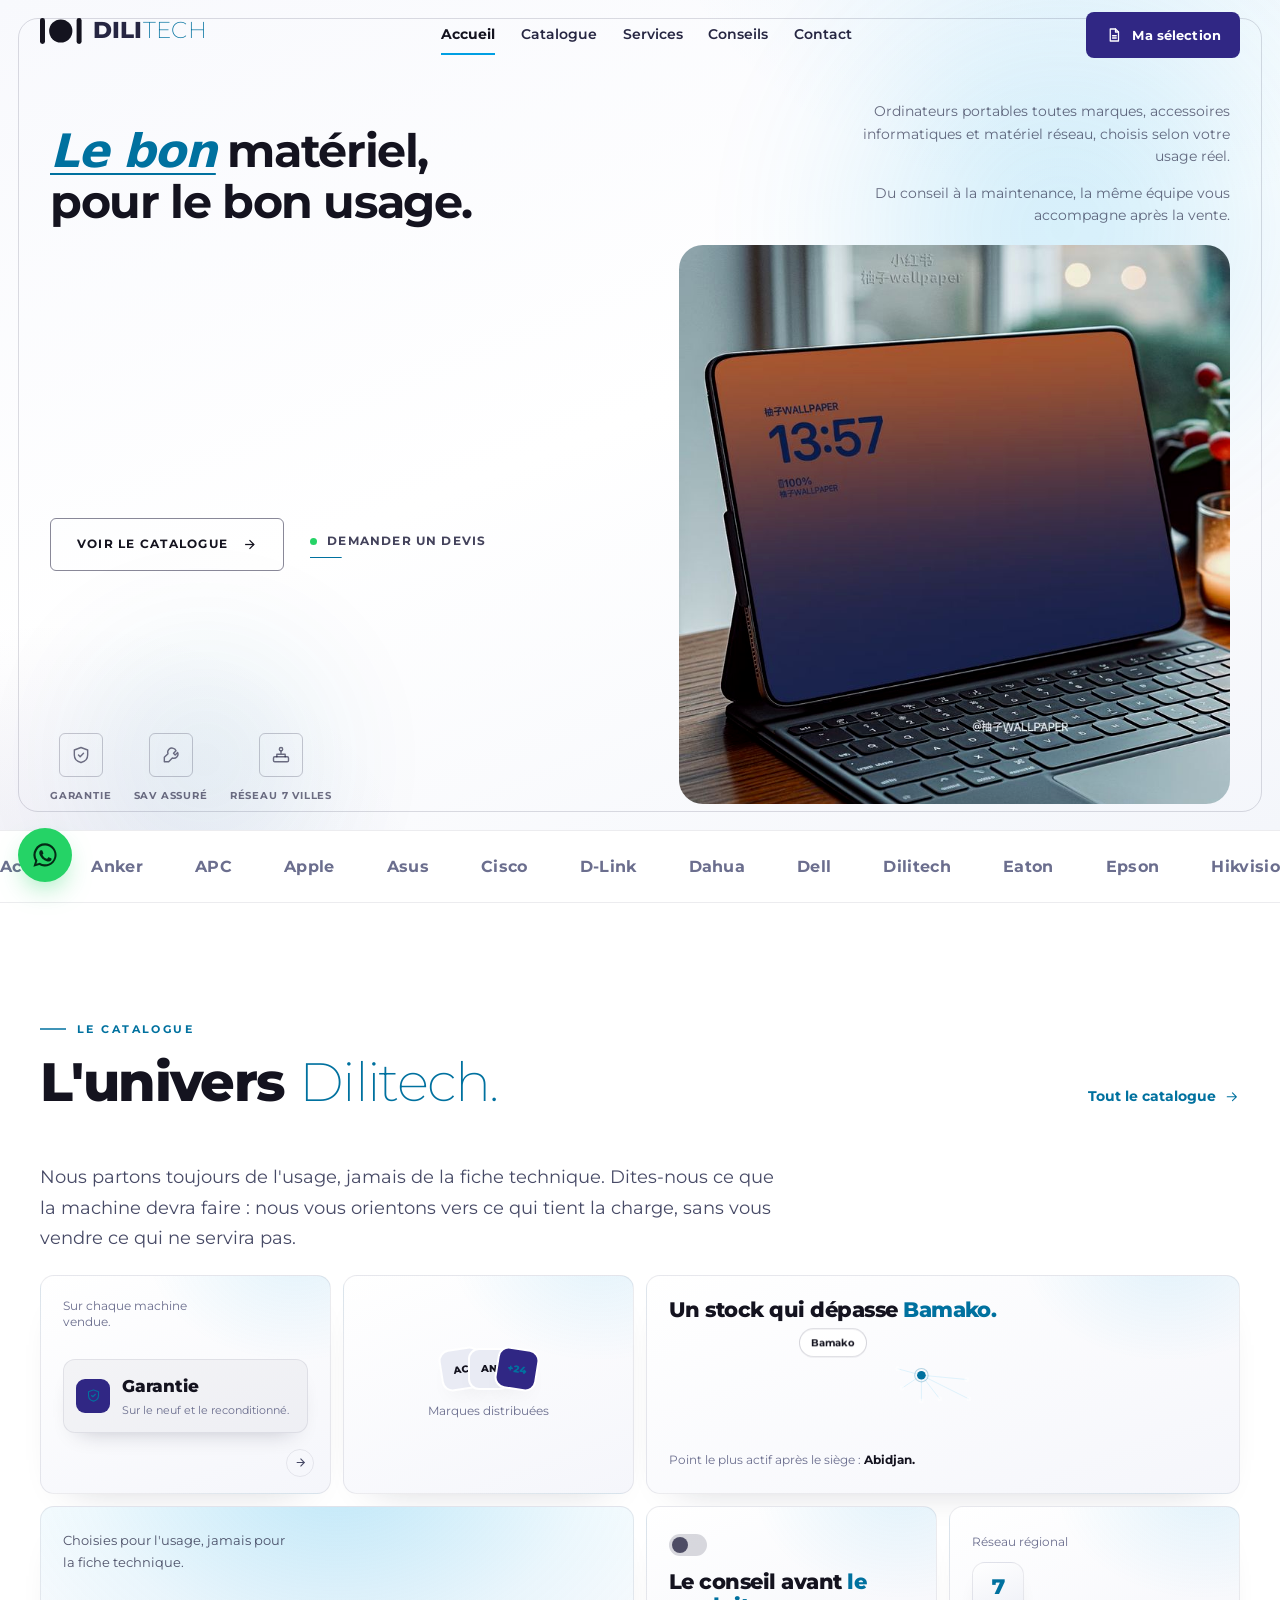
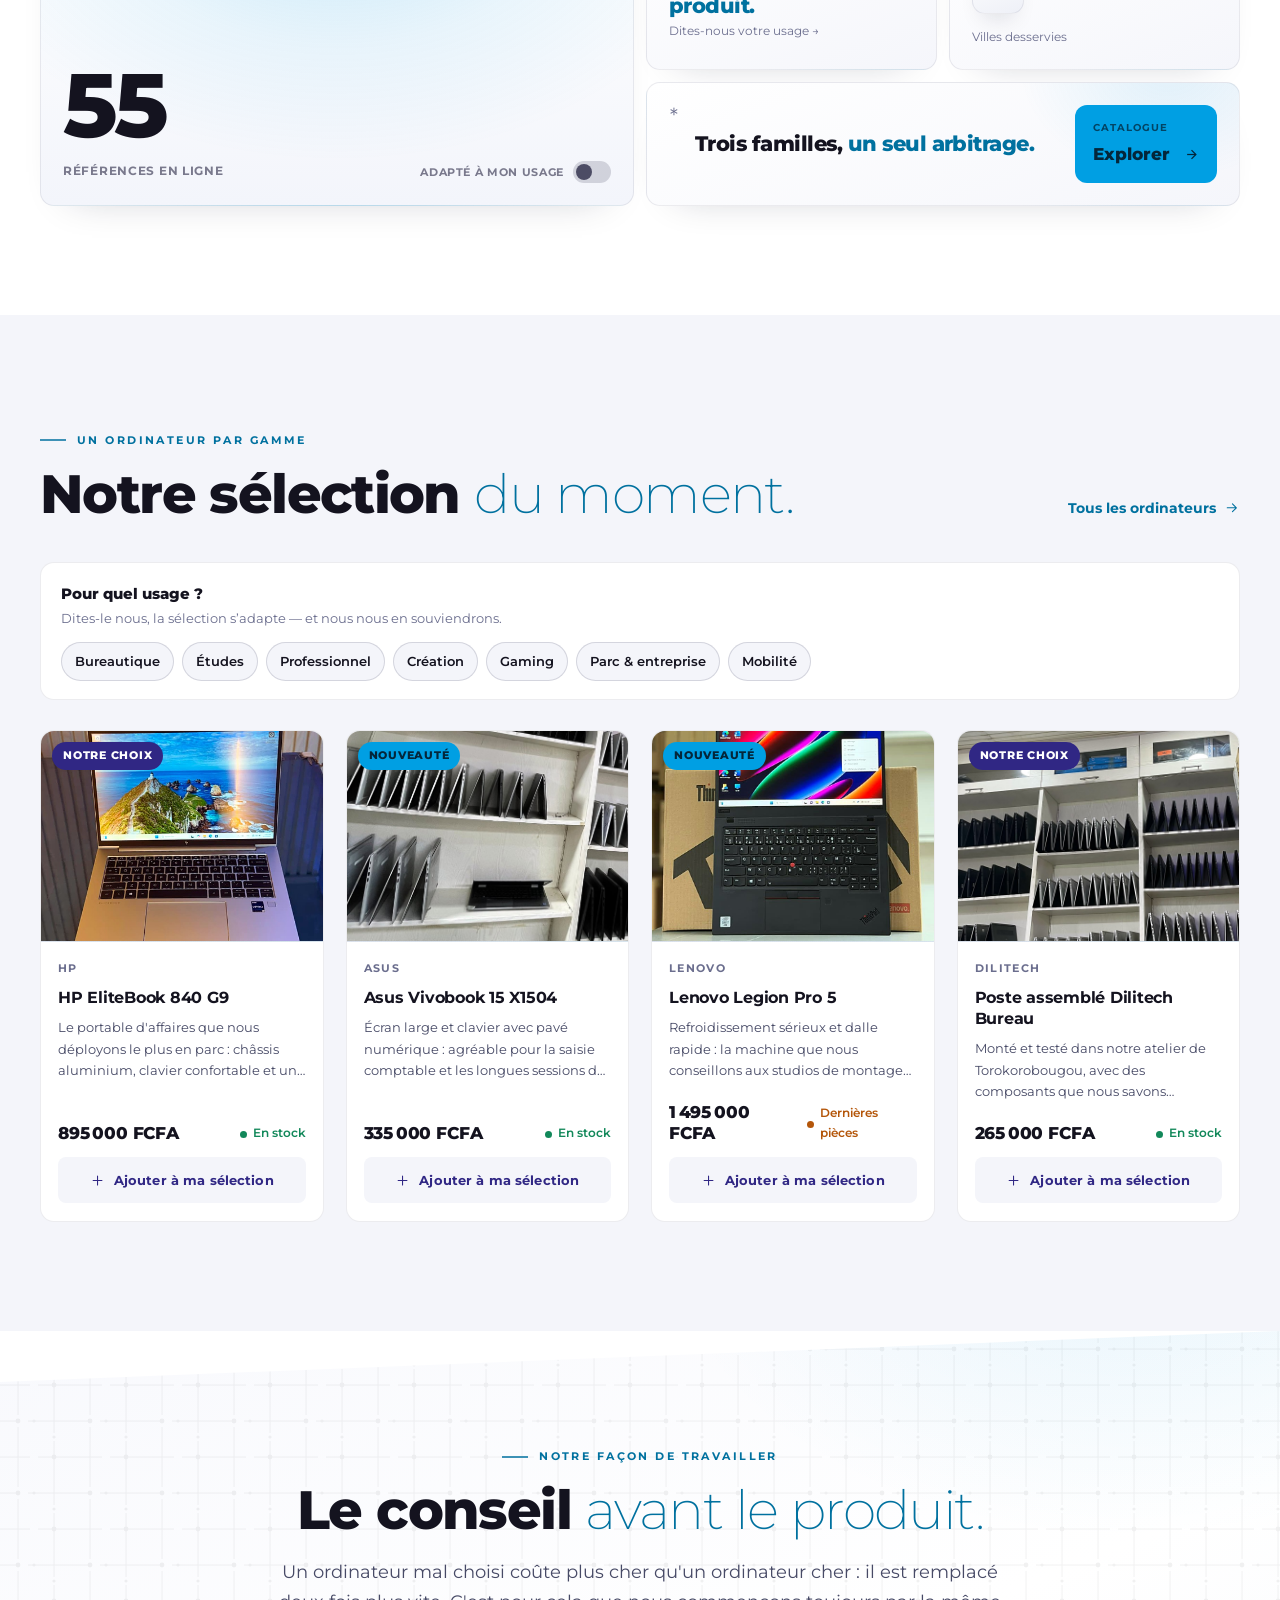
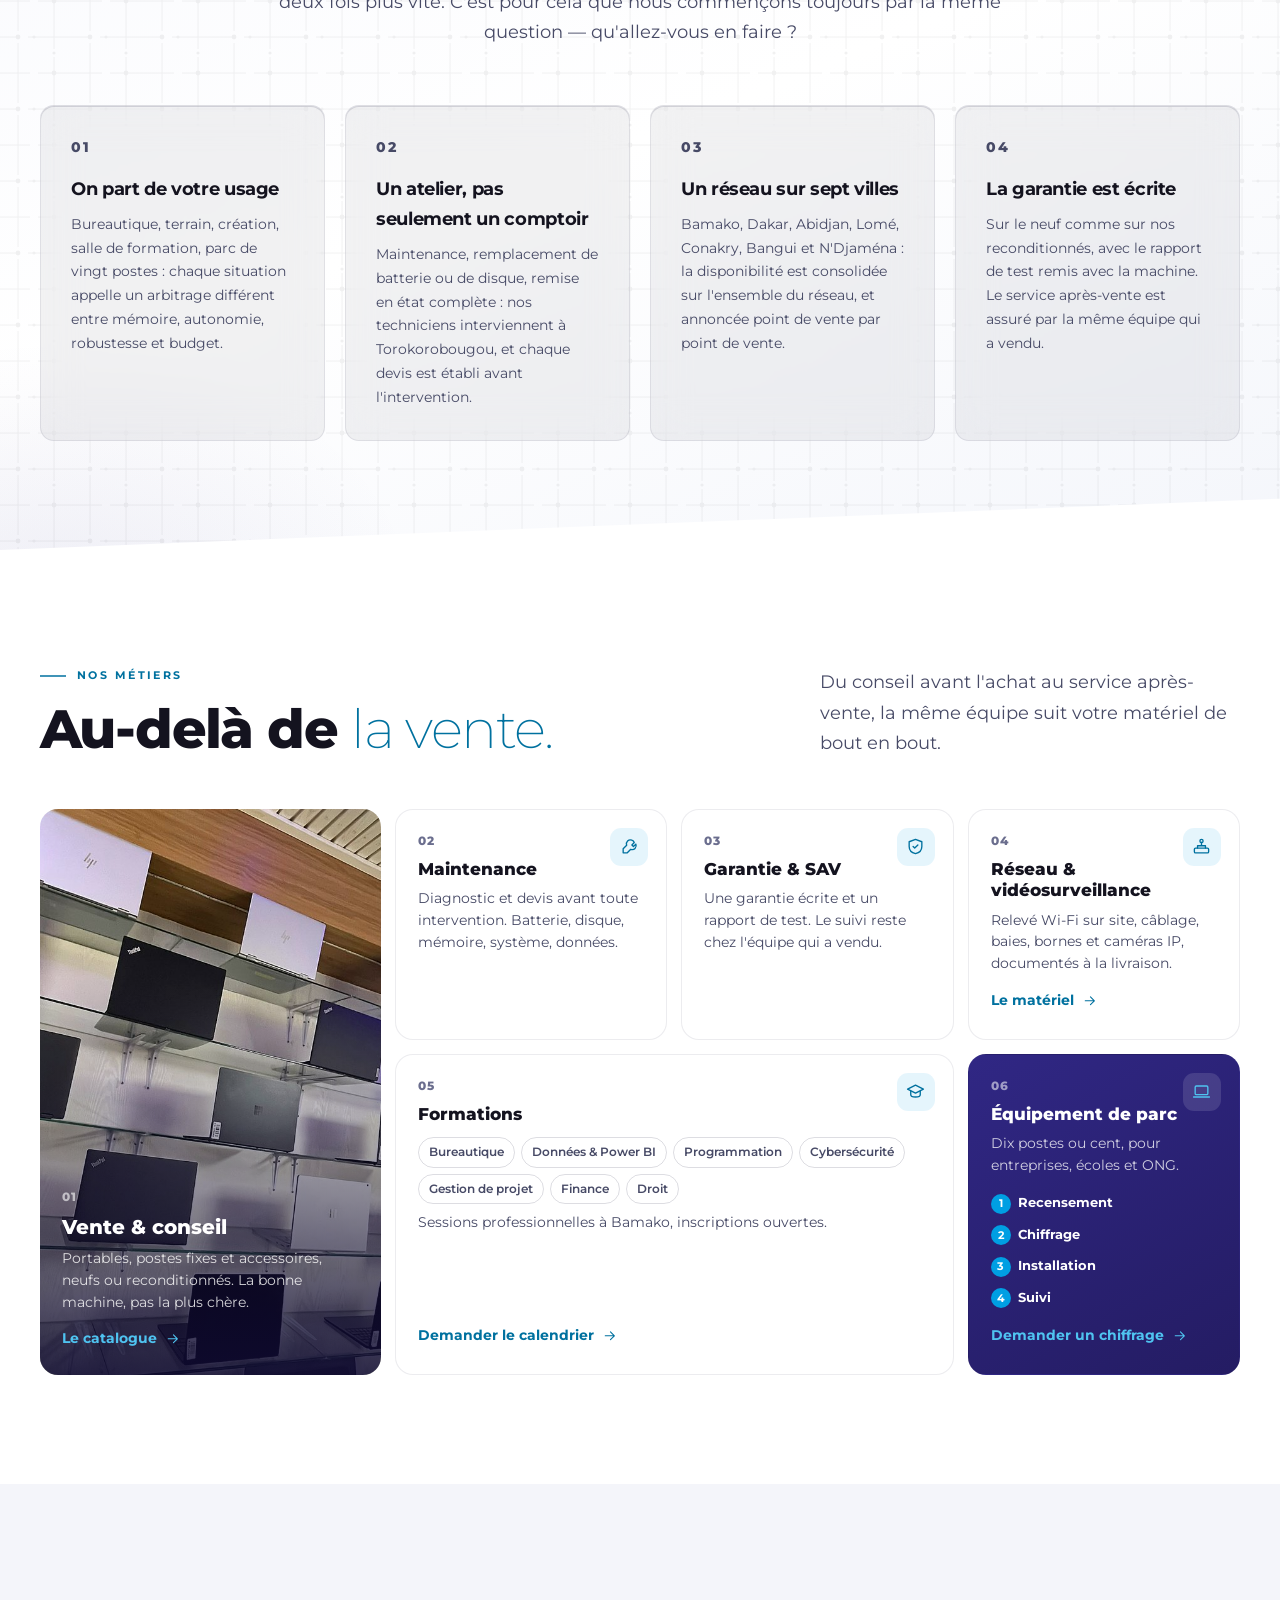
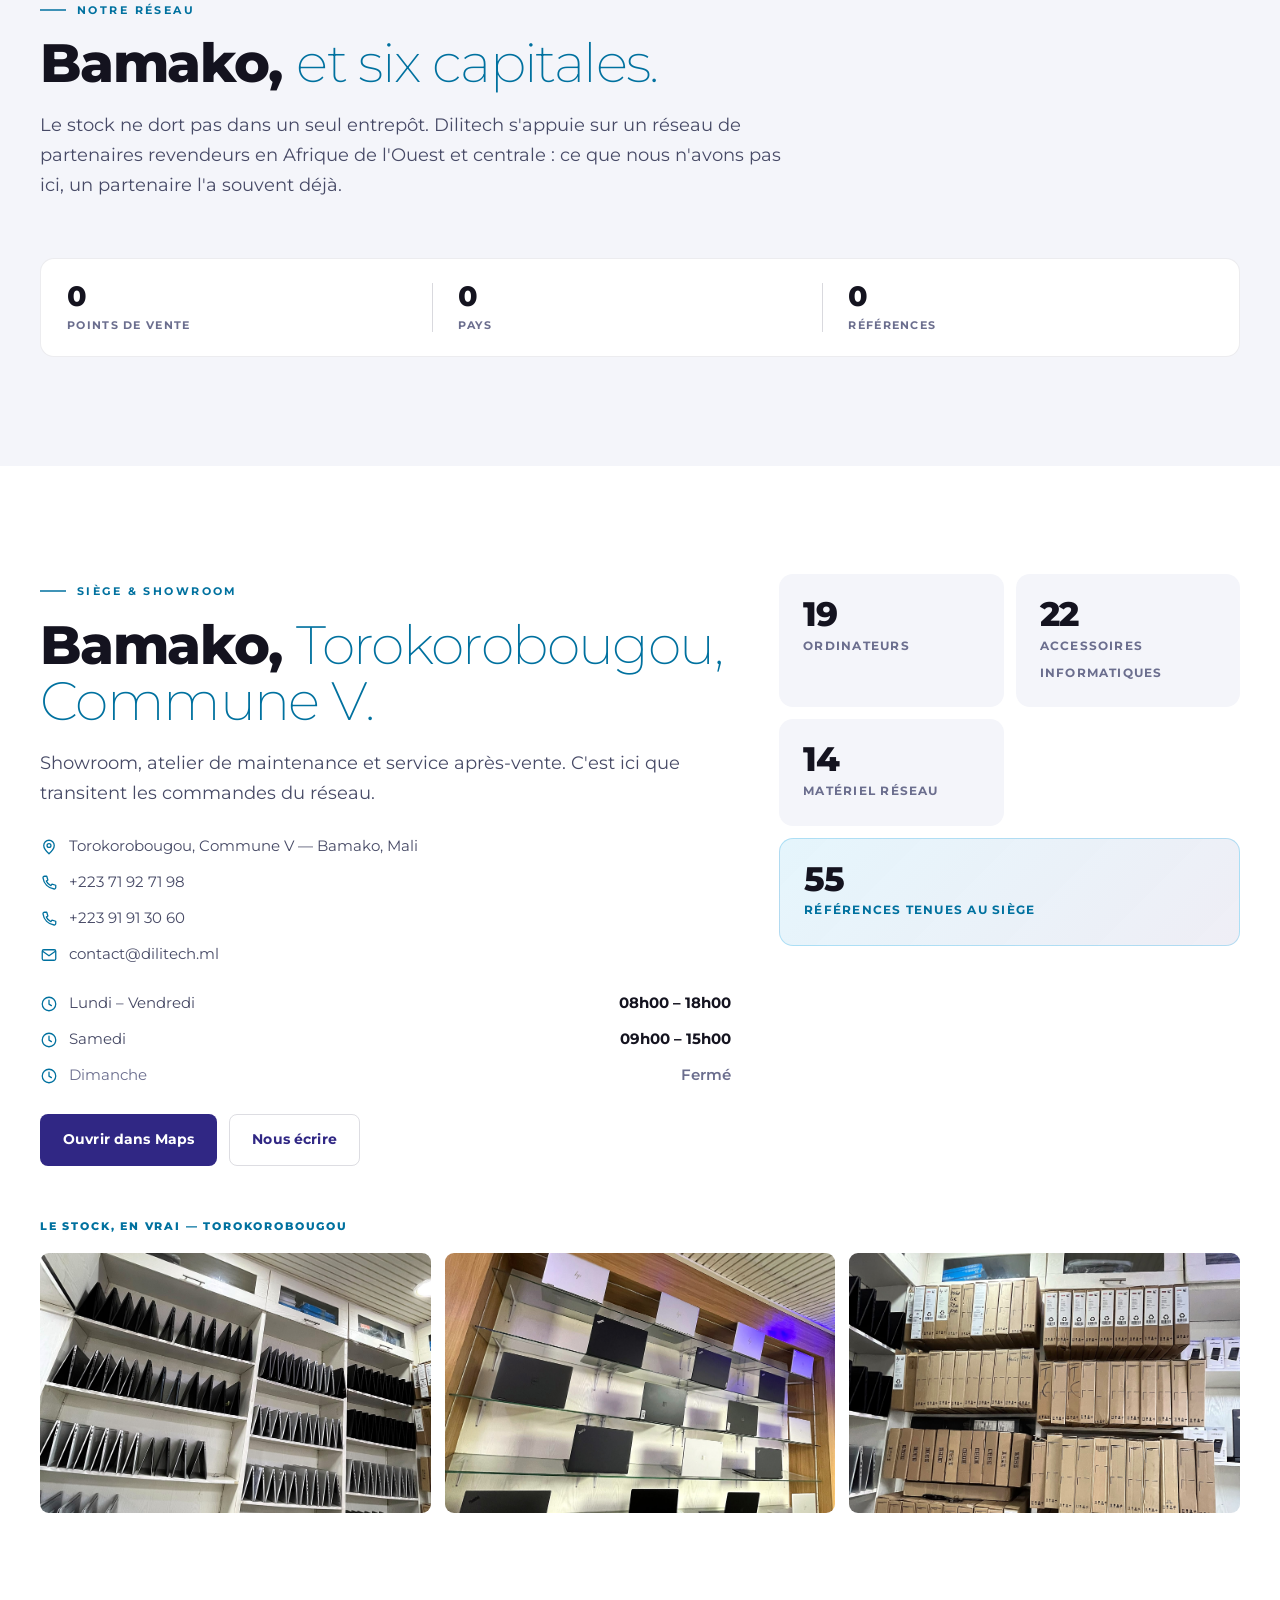
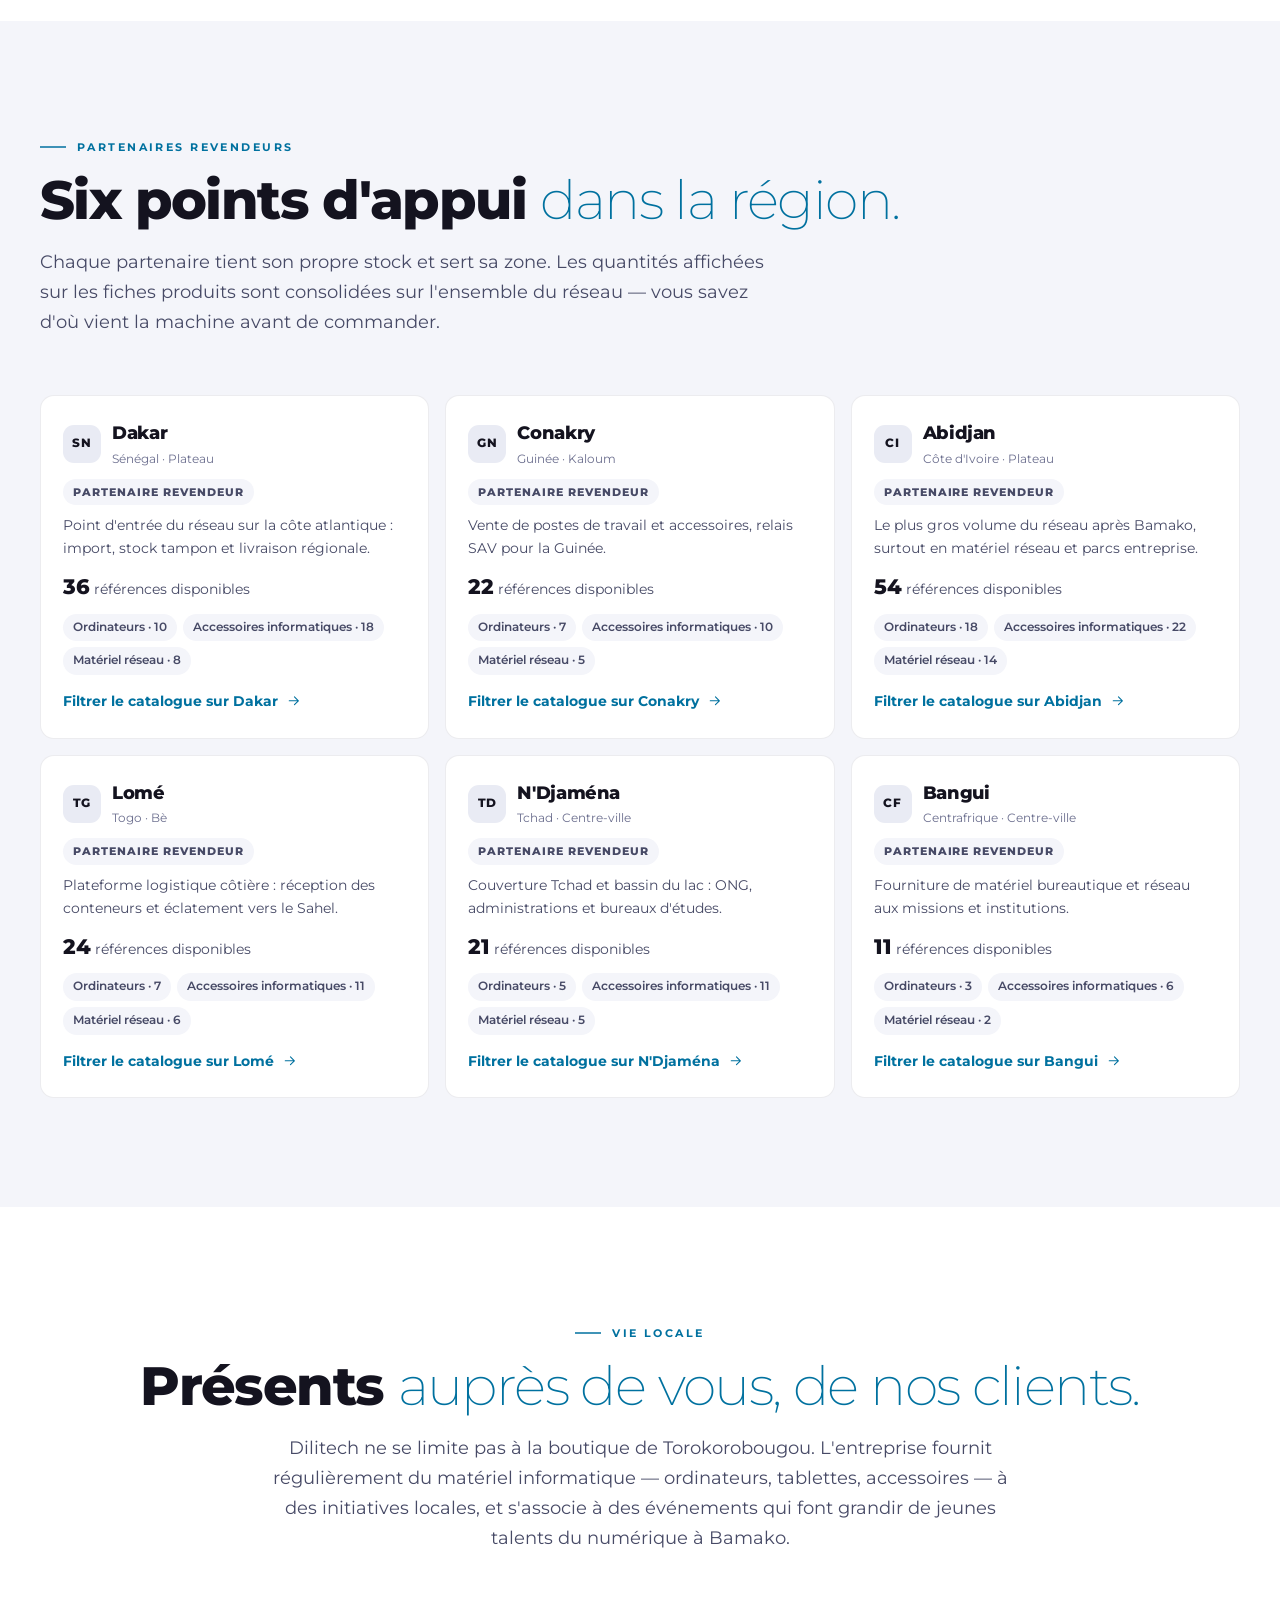
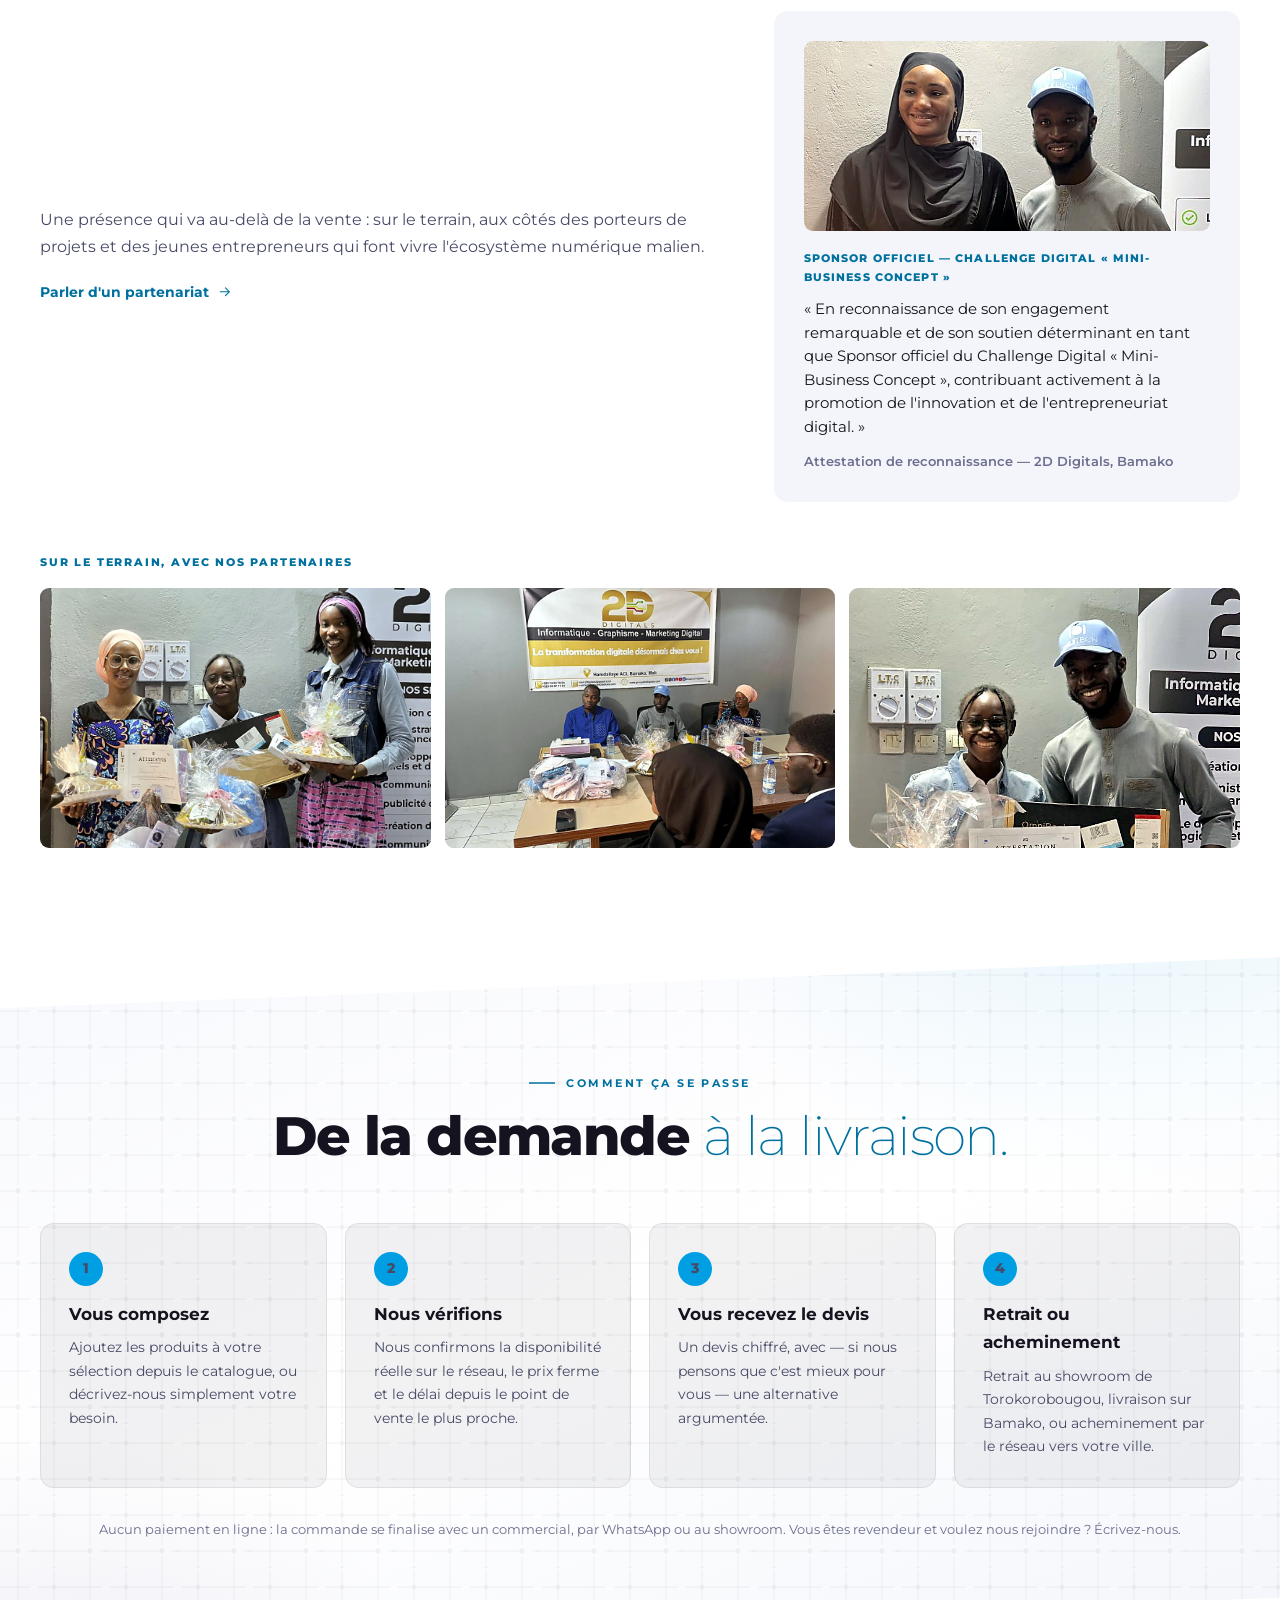
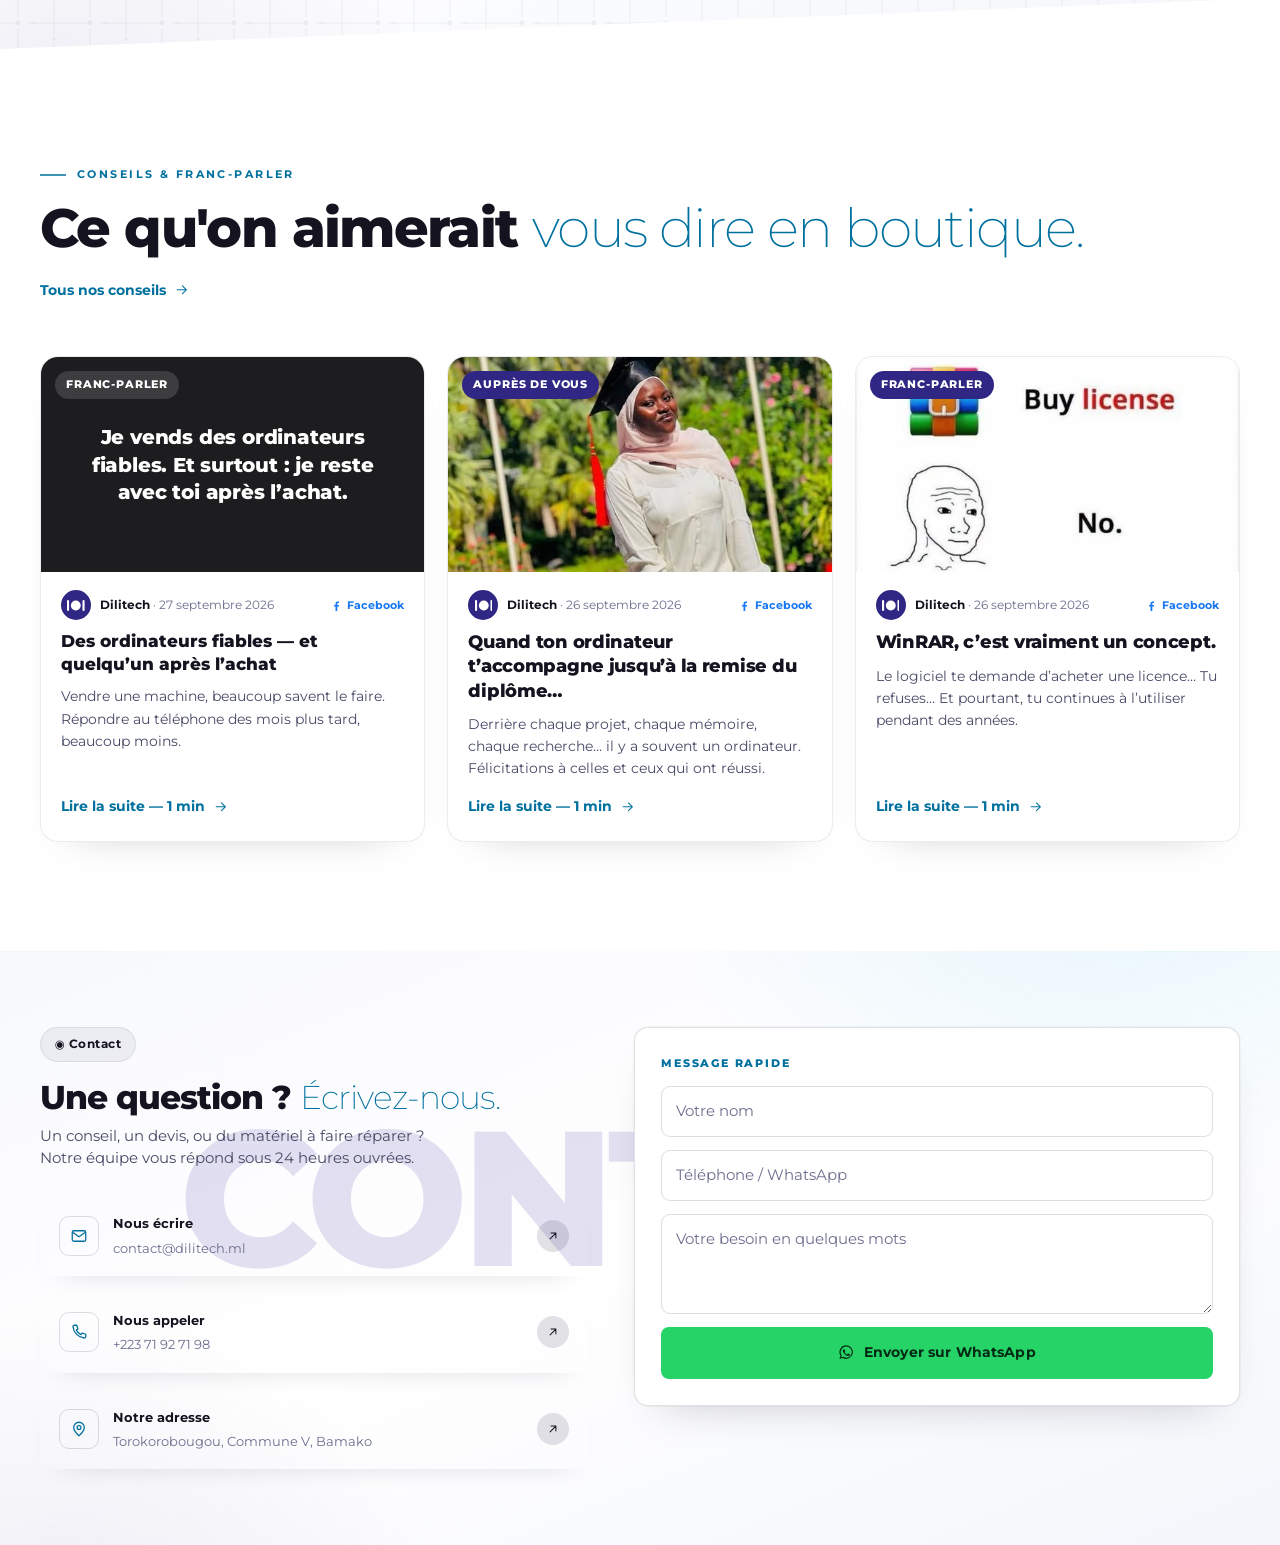
==== commit 28001fac: "Accueil raccourci : sélection de 4 ordinateurs, garantie sans durée, métiers en grille - Sélection :" ====
--- a/index.html
+++ b/index.html
@@ -80,7 +80,7 @@
       <ul class="hero__trio entre" style="--i:3">
         <li>
           <span class="hero__trio-ic"><span class="ic" data-ic="bouclier"></span></span>
-          <span>Garantie 12 mois</span>
+          <span>Garantie</span>
         </li>
         <li>
           <span class="hero__trio-ic"><span class="ic" data-ic="outil"></span></span>
@@ -139,8 +139,8 @@
           <div class="bento__recu">
             <span class="bento__recu-ic"><span class="ic" data-ic="bouclier"></span></span>
             <span class="bento__recu-txt">
-              <span class="bento__recu-titre">12 mois</span>
-              <span class="bento__recu-sous">Garantie sur le neuf.</span>
+              <span class="bento__recu-titre">Garantie</span>
+              <span class="bento__recu-sous">Sur le neuf et le reconditionné.</span>
             </span>
           </div>
           <span class="bento__fleche" aria-hidden="true">
@@ -216,7 +216,9 @@
           <p class="surtitre" data-selection-surtitre>En ce moment</p>
           <h2 class="titre" data-selection-titre>Notre sélection <em>du moment.</em></h2>
         </div>
-        <div class="onglets" role="tablist" aria-label="Filtrer la sélection" data-onglets></div>
+        <a class="lien-fleche" href="catalogue.html?cat=ordinateurs">
+          Tous les ordinateurs <span class="ic" data-ic="fleche"></span>
+        </a>
       </header>
 
       <div class="usage-choix">
@@ -283,8 +285,8 @@
           <p class="arg__n">04</p>
           <h3>La garantie est écrite</h3>
           <p>
-            Douze mois sur le neuf, six mois sur nos reconditionnés — avec le
-            rapport de test remis avec la machine. Le service après-vente est
+            Sur le neuf comme sur nos reconditionnés, avec le rapport de
+            test remis avec la machine. Le service après-vente est
             assuré par la même équipe qui a vendu.
           </p>
         </article>
@@ -293,177 +295,79 @@
   </section>
 
   <!-- ===================================================================
-       SERVICES — contenu complet, repris de l'ancien services.html
+       NOS MÉTIERS — une seule grille, six cases courtes (condensé de six
+       blocs pleine largeur). Chaque case garde l'ancre de l'ancien bloc
+       (#vente, #maintenance, #sav, #service-reseau, #formation, #parc)
+       pour que les liens existants tombent toujours au bon endroit.
        =================================================================== -->
   <section id="services">
     <div class="wrap">
-      <header class="tete-sec">
-        <p class="surtitre">Nos métiers</p>
-        <h2 class="titre">Au-delà de <em>la vente.</em></h2>
-        <p class="chapeau">
-          Un matériel livré n'est pas un problème résolu. Dilitech accompagne
-          l'équipement de bout en bout : le conseil avant l'achat, l'installation,
-          la maintenance, et le service après-vente assuré par la même équipe.
+      <header class="tete-duo">
+        <div>
+          <p class="surtitre">Nos métiers</p>
+          <h2 class="titre">Au-delà de <em>la vente.</em></h2>
+        </div>
+        <p class="chapeau metiers__chapeau">
+          Du conseil avant l'achat au service après-vente, la même équipe
+          suit votre matériel de bout en bout.
         </p>
       </header>
-    </div>
-  </section>
-
-  <section id="vente">
-    <div class="wrap bloc-serv">
-      <div class="bloc-serv__txt">
-        <p class="surtitre">01 — Vente & conseil</p>
-        <h3 class="titre">La bonne machine, <em>pas la plus chère.</em></h3>
-        <p class="chapeau">
-          Nous distribuons toutes les grandes marques d'ordinateurs portables et
-          fixes, neufs ou reconditionnés en atelier, ainsi que l'ensemble des
-          accessoires du poste de travail. Mais notre travail commence avant :
-          comprendre ce que la machine devra encaisser.
-        </p>
-        <ul class="liste-p">
-          <li>Ordinateurs portables et postes fixes, toutes marques</li>
-          <li>Reconditionnés testés, batterie et disque remplacés, garantie 6 mois</li>
-          <li>Écrans, périphériques, stockage, onduleurs, sacoches, impression</li>
-          <li>Postes assemblés dans notre atelier, configurés selon le budget</li>
-          <li>Devis chiffré, avec les alternatives que nous aurions choisies</li>
-        </ul>
-        <a class="btn btn--plein" href="catalogue.html">Parcourir le catalogue</a>
-      </div>
-      <div class="bloc-serv__vis bloc-serv__vis--photo reveal" aria-hidden="true">
-        <img src="assets/img/vente-vitrine.jpg" alt="" loading="lazy" decoding="async">
-      </div>
-    </div>
-  </section>
-
-  <section class="sec--brume" id="maintenance">
-    <div class="wrap bloc-serv bloc-serv--inv">
-      <div class="bloc-serv__txt reveal">
-        <p class="surtitre">02 — Maintenance PC</p>
-        <h3 class="titre">Un atelier, <em>pas seulement un comptoir.</em></h3>
-        <p class="chapeau">
-          La plupart des machines que l'on croit bonnes à remplacer ne le sont
-          pas. Un diagnostic honnête coûte moins cher qu'un achat inutile — et
-          quand le remplacement s'impose, nous le disons aussi.
-        </p>
-        <ul class="liste-p">
-          <li>Diagnostic complet et devis établi <b>avant</b> toute intervention</li>
-          <li>Nettoyage, dépoussiérage, remplacement de la pâte thermique</li>
-          <li>Remplacement de batterie, de disque, ajout de mémoire</li>
-          <li>Réinstallation système et transfert des données</li>
-          <li>Récupération de données sur disque défaillant</li>
-          <li>Désinfection et remise en état après compromission</li>
-        </ul>
-        <a class="btn btn--plein" href="index.html#contact">Demander un diagnostic</a>
-      </div>
-      <div class="bloc-serv__vis reveal" data-illus="onduleur" aria-hidden="true"></div>
-    </div>
-  </section>
-
-  <section id="sav">
-    <div class="wrap bloc-serv">
-      <div class="bloc-serv__txt reveal">
-        <p class="surtitre">03 — Service après-vente</p>
-        <h3 class="titre">La garantie <em>est écrite.</em></h3>
-        <p class="chapeau">
-          Douze mois sur le matériel neuf, six mois sur nos reconditionnés, avec
-          le rapport de test remis à la livraison. Le suivi est assuré par
-          l'équipe qui a vendu : personne ne vous renverra vers un autre service.
-        </p>
-        <ul class="liste-p">
-          <li>Suivi des garanties constructeur et garantie atelier Dilitech</li>
-          <li>Prise en charge des retours et des échanges</li>
-          <li>Prêt de matériel selon disponibilité pendant l'immobilisation</li>
-          <li>Historique d'intervention conservé par machine</li>
-        </ul>
-      </div>
-      <div class="bloc-serv__vis bloc-serv__vis--photo reveal" aria-hidden="true">
-        <img src="assets/img/agent-sav.jpg" alt="" loading="lazy" decoding="async">
-      </div>
-    </div>
-  </section>
-
-  <section class="sec--brume" id="service-reseau">
-    <div class="wrap bloc-serv bloc-serv--inv">
-      <div class="bloc-serv__txt reveal">
-        <p class="surtitre">04 — Installation réseau</p>
-        <h3 class="titre">Du plan d'implantation <em>à la mise en service.</em></h3>
-        <p class="chapeau">
-          Un réseau qui coupe fait perdre plus de temps qu'un ordinateur lent.
-          Nous relevons la couverture réelle avant de proposer du matériel —
-          c'est la seule façon de ne pas vendre une borne qui ne changera rien.
-        </p>
-        <ul class="liste-p">
-          <li>Relevé de couverture Wi-Fi sur site et plan d'implantation</li>
-          <li>Câblage Cat 6 serti sur mesure, repéré et étiqueté</li>
-          <li>Baies brassées, panneaux, bandeaux de prises, onduleur de baie</li>
-          <li>Routeurs, switchs administrables, bornes Wi-Fi pilotées</li>
-          <li>Vidéosurveillance IP : caméras, enregistreur, accès à distance</li>
-          <li>Documentation du réseau remise à la livraison</li>
-        </ul>
-        <a class="btn btn--plein" href="catalogue.html?cat=reseau">Voir le matériel réseau</a>
-      </div>
-      <div class="bloc-serv__vis reveal" data-illus="baie" aria-hidden="true"></div>
-    </div>
-  </section>
-
-  <section id="formation">
-    <div class="wrap">
-      <header class="tete-sec tete-sec--centre">
-        <p class="surtitre">05 — Formations professionnelles</p>
-        <h3 class="titre">Le matériel ne suffit pas, <em>il faut savoir s'en servir.</em></h3>
-        <p class="chapeau">
-          Dilitech ouvre des sessions de formation professionnelle à Bamako.
-          Inscriptions ouvertes — contactez-nous pour le calendrier et les
-          conditions de la filière qui vous intéresse.
-        </p>
-      </header>
-
-      <div class="filieres" data-filieres></div>
-
-      <div class="cta__actions" style="margin-top:34px">
-        <a class="btn btn--plein" href="index.html#contact">Demander le calendrier</a>
-      </div>
-    </div>
-  </section>
-
-  <section class="nuit coupe-duo sur-nuit" id="parc">
-    <div class="motif circuit"></div>
-    <div class="wrap">
-      <header class="tete-sec tete-sec--centre">
-        <p class="surtitre">06 — Équipement de parc</p>
-        <h3 class="titre">Équiper dix postes, <em>ou cent.</em></h3>
-        <p class="chapeau">
-          Pour les entreprises, les administrations, les ONG et les écoles :
-          un chiffrage poste par poste, du matériel homogène, et une mise en
-          service coordonnée avec nos partenaires régionaux.
-        </p>
-      </header>
-
-      <div class="etapes">
-        <article class="etape reveal">
-          <p class="etape__n">1</p>
-          <h3>Recensement</h3>
-          <p>Nombre de postes, usages par service, existant à conserver, contraintes de budget et de délai.</p>
-        </article>
-        <article class="etape reveal">
-          <p class="etape__n">2</p>
-          <h3>Chiffrage</h3>
-          <p>Un devis ligne à ligne, avec les postes, le réseau, l'énergie et les licences — rien d'oublié en cours de route.</p>
-        </article>
-        <article class="etape reveal">
-          <p class="etape__n">3</p>
-          <h3>Livraison & installation</h3>
-          <p>Préparation des machines en atelier, image système commune, installation et câblage sur site.</p>
-        </article>
-        <article class="etape reveal">
-          <p class="etape__n">4</p>
-          <h3>Suivi</h3>
-          <p>Garanties centralisées, interventions de maintenance, et interlocuteur unique chez Dilitech.</p>
-        </article>
-      </div>
-
-      <div class="cta__actions" style="margin-top:38px">
-        <a class="btn btn--cyan btn--lueur" href="index.html#contact">Nous confier un chiffrage</a>
+
+      <div class="metiers">
+        <article class="metier metier--photo reveal" id="vente">
+          <img src="assets/img/vente-vitrine.jpg" alt="" loading="lazy" decoding="async">
+          <div class="metier__corps">
+            <p class="metier__n">01</p>
+            <h3>Vente & conseil</h3>
+            <p>Portables, postes fixes et accessoires, neufs ou reconditionnés. La bonne machine, pas la plus chère.</p>
+            <a class="lien-fleche" href="catalogue.html">Le catalogue <span class="ic" data-ic="fleche"></span></a>
+          </div>
+        </article>
+
+        <article class="metier reveal" id="maintenance">
+          <span class="metier__ic"><span class="ic" data-ic="outil"></span></span>
+          <p class="metier__n">02</p>
+          <h3>Maintenance</h3>
+          <p>Diagnostic et devis avant toute intervention. Batterie, disque, mémoire, système, données.</p>
+        </article>
+
+        <article class="metier reveal" id="sav">
+          <span class="metier__ic"><span class="ic" data-ic="bouclier"></span></span>
+          <p class="metier__n">03</p>
+          <h3>Garantie & SAV</h3>
+          <p>Une garantie écrite et un rapport de test. Le suivi reste chez l'équipe qui a vendu.</p>
+        </article>
+
+        <article class="metier reveal" id="service-reseau">
+          <span class="metier__ic"><span class="ic" data-ic="reseau"></span></span>
+          <p class="metier__n">04</p>
+          <h3>Réseau & vidéosurveillance</h3>
+          <p>Relevé Wi-Fi sur site, câblage, baies, bornes et caméras IP, documentés à la livraison.</p>
+          <a class="lien-fleche" href="catalogue.html?cat=reseau">Le matériel <span class="ic" data-ic="fleche"></span></a>
+        </article>
+
+        <article class="metier metier--large reveal" id="formation">
+          <span class="metier__ic"><span class="ic" data-ic="diplome"></span></span>
+          <p class="metier__n">05</p>
+          <h3>Formations</h3>
+          <ul class="metier__puces">
+            <li>Bureautique</li><li>Données & Power BI</li><li>Programmation</li>
+            <li>Cybersécurité</li><li>Gestion de projet</li><li>Finance</li><li>Droit</li>
+          </ul>
+          <p>Sessions professionnelles à Bamako, inscriptions ouvertes.</p>
+          <a class="lien-fleche" href="index.html#contact">Demander le calendrier <span class="ic" data-ic="fleche"></span></a>
+        </article>
+
+        <article class="metier metier--nuit reveal" id="parc">
+          <span class="metier__ic"><span class="ic" data-ic="portable"></span></span>
+          <p class="metier__n">06</p>
+          <h3>Équipement de parc</h3>
+          <p>Dix postes ou cent, pour entreprises, écoles et ONG.</p>
+          <ol class="metier__etapes">
+            <li>Recensement</li><li>Chiffrage</li><li>Installation</li><li>Suivi</li>
+          </ol>
+          <a class="lien-fleche" href="index.html#contact">Demander un chiffrage <span class="ic" data-ic="fleche"></span></a>
+        </article>
       </div>
     </div>
   </section>
--- a/style.css
+++ b/style.css
@@ -3335,3 +3335,89 @@
   .fiche { grid-template-columns: 1fr 1fr; }
   a[href^="http"]::after { content: " (" attr(href) ")"; font-size: 9pt; color: #555; }
 }
+
+/* =========================================================================
+   NOS MÉTIERS — grille condensée (remplace les six blocs .bloc-serv)
+   Bureau : 4 colonnes, la photo « Vente » tient deux rangées à gauche,
+   « Équipement de parc » s'étire sur deux colonnes en bas à droite.
+   ========================================================================= */
+.metiers__chapeau { max-width: 420px; margin: 0; }
+.metiers { display: grid; gap: 14px; }
+.metier {
+  position: relative;
+  display: flex; flex-direction: column; gap: 8px;
+  padding: 22px 22px 24px;
+  background: var(--paper);
+  border: 1px solid var(--line-2);
+  border-radius: 18px;
+  scroll-margin-top: 110px;
+  transition: border-color .25s ease, transform .25s ease;
+}
+.metier:hover { border-color: var(--line); transform: translateY(-2px); }
+.metier__n { font-size: .72rem; font-weight: 800; letter-spacing: .12em; color: var(--tx-3); }
+.metier h3 { font-size: 1.06rem; font-weight: 800; color: var(--tx-1); line-height: 1.25; }
+.metier p:not(.metier__n) { font-size: .88rem; color: var(--tx-2); line-height: 1.55; }
+.metier .lien-fleche { margin-top: auto; padding-top: 6px; align-self: flex-start; }
+.metier__ic {
+  position: absolute; top: 18px; right: 18px;
+  display: grid; place-items: center;
+  width: 38px; height: 38px; border-radius: 11px;
+  background: rgba(0, 159, 227, .1); color: var(--cyan-ink);
+}
+.metier__ic .ic, .metier__ic svg { width: 19px; height: 19px; }
+
+.metier__puces { display: flex; flex-wrap: wrap; gap: 6px; margin-top: 4px; }
+.metier__puces li {
+  font-size: .76rem; font-weight: 600; color: var(--tx-2);
+  padding: 4px 10px; border-radius: 99px; border: 1px solid var(--line);
+}
+
+.metier__etapes { display: flex; flex-wrap: wrap; gap: 6px 18px; margin: 6px 0 2px; counter-reset: etape; }
+.metier__etapes li { counter-increment: etape; font-size: .84rem; font-weight: 700; }
+.metier__etapes li::before {
+  content: counter(etape); display: inline-grid; place-items: center;
+  width: 20px; height: 20px; margin-right: 7px; border-radius: 50%;
+  font-size: .7rem; background: var(--cyan); color: #fff;
+}
+
+/* case marine */
+.metier--nuit { background: linear-gradient(150deg, var(--navy) 0%, var(--navy-2) 100%); border-color: transparent; color: #fff; }
+.metier--nuit h3, .metier--nuit .metier__etapes li { color: #fff; }
+.metier--nuit p:not(.metier__n) { color: rgba(255, 255, 255, .78); }
+.metier--nuit .metier__n { color: rgba(255, 255, 255, .55); }
+.metier--nuit .metier__ic { background: rgba(255, 255, 255, .12); color: #4FC3F0; }
+.metier--nuit .lien-fleche { color: #4FC3F0; }
+
+/* case photo */
+.metier--photo { padding: 0; overflow: hidden; min-height: 320px; justify-content: flex-end; border: 0; }
+.metier--photo img { position: absolute; inset: 0; width: 100%; height: 100%; object-fit: cover; }
+.metier--photo::after {
+  content: ''; position: absolute; inset: 0;
+  background: linear-gradient(180deg, rgba(16, 11, 51, 0) 30%, rgba(16, 11, 51, .88) 100%);
+}
+.metier--photo .metier__corps { position: relative; z-index: 1; display: flex; flex-direction: column; gap: 8px; padding: 22px; }
+.metier--photo h3 { color: #fff; font-size: 1.25rem; }
+.metier--photo p:not(.metier__n) { color: rgba(255, 255, 255, .82); }
+.metier--photo .metier__n { color: rgba(255, 255, 255, .6); }
+.metier--photo .lien-fleche { color: #4FC3F0; }
+
+.metier--nuit .metier__etapes { flex-direction: column; gap: 9px; }
+.metier--large .metier__puces { max-width: 520px; }
+
+@media (min-width: 640px) {
+  .metiers { grid-template-columns: repeat(2, 1fr); }
+  .metier--photo { grid-column: span 2; }
+}
+@media (min-width: 1000px) {
+  .metiers { grid-template-columns: 1.25fr repeat(3, 1fr); }
+  .metier--photo { grid-column: 1; grid-row: span 2; }
+  .metier--large { grid-column: span 2; }
+}
+
+/* sélection : une seule rangée de quatre */
+@media (min-width: 1100px) {
+  .grille-produits--rangee { grid-template-columns: repeat(4, 1fr); }
+}
+@media (min-width: 600px) and (max-width: 1099px) {
+  .grille-produits--rangee { grid-template-columns: repeat(2, 1fr); }
+}
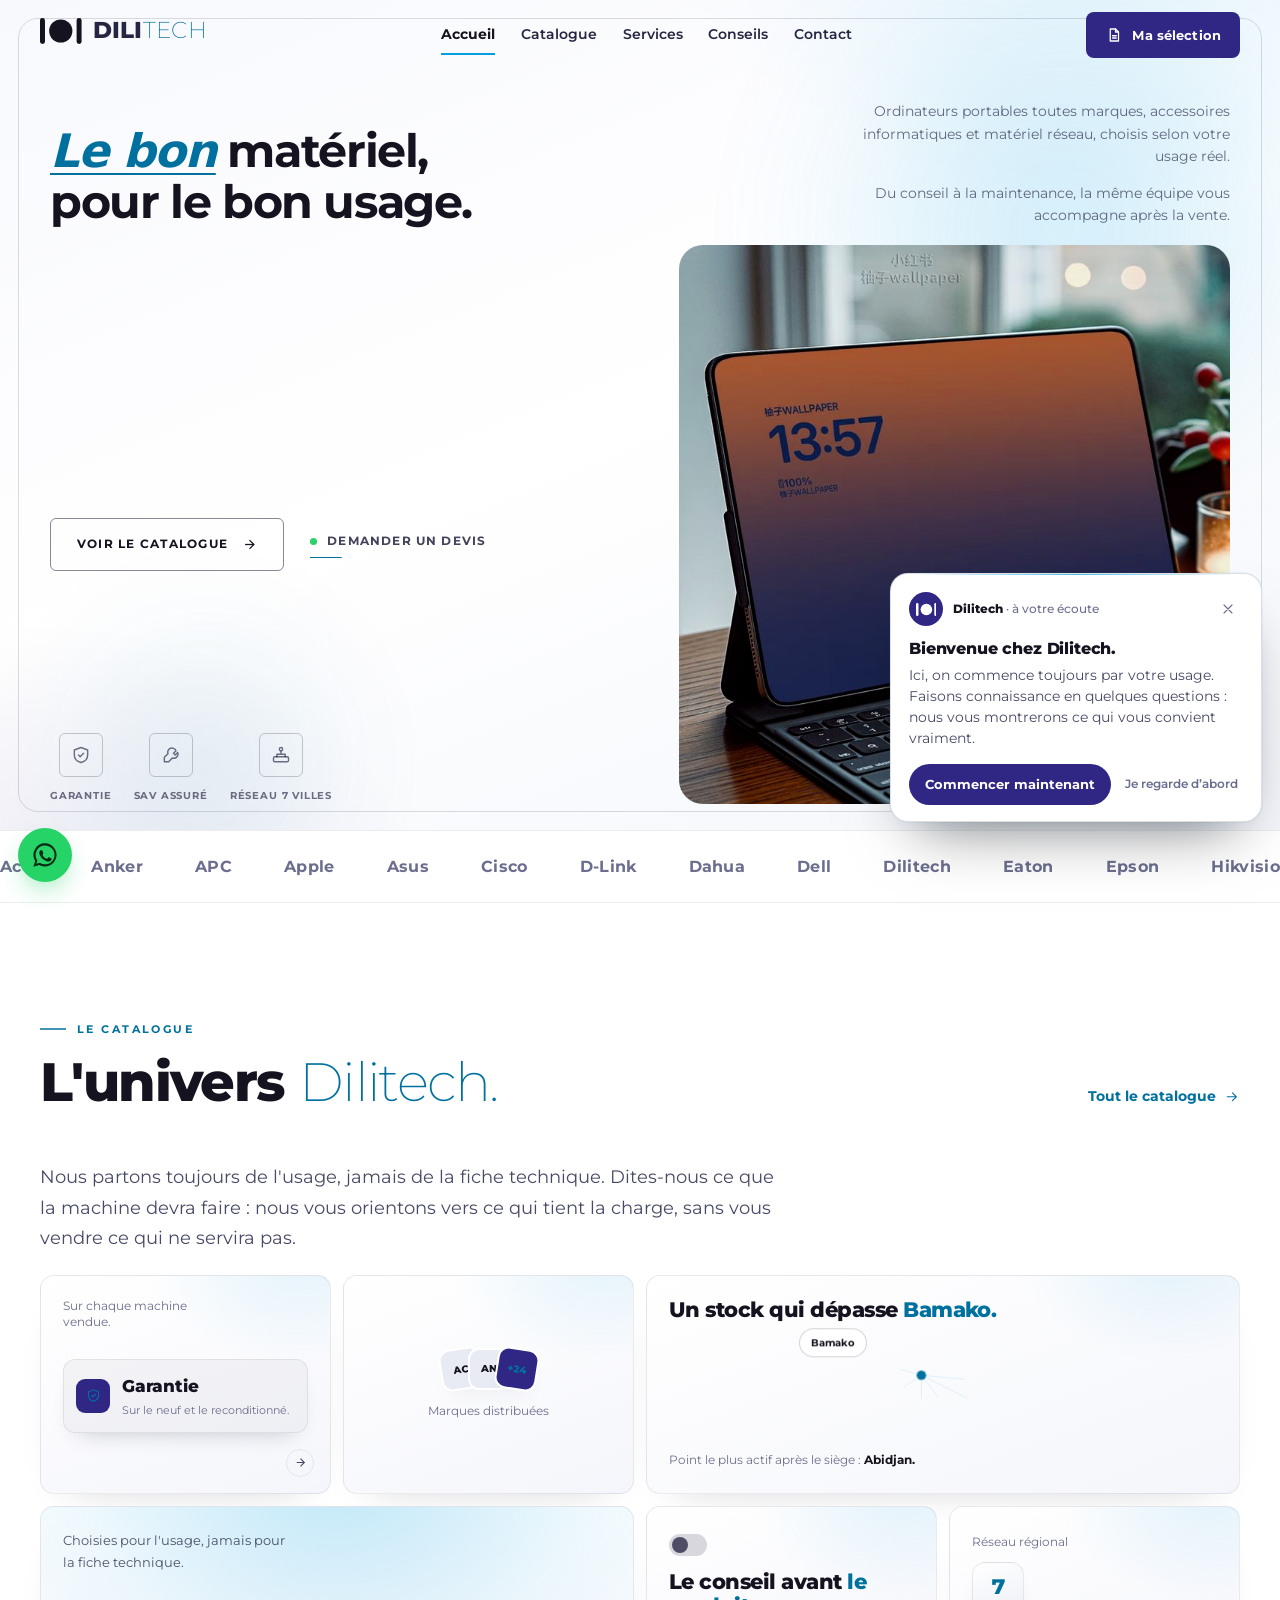
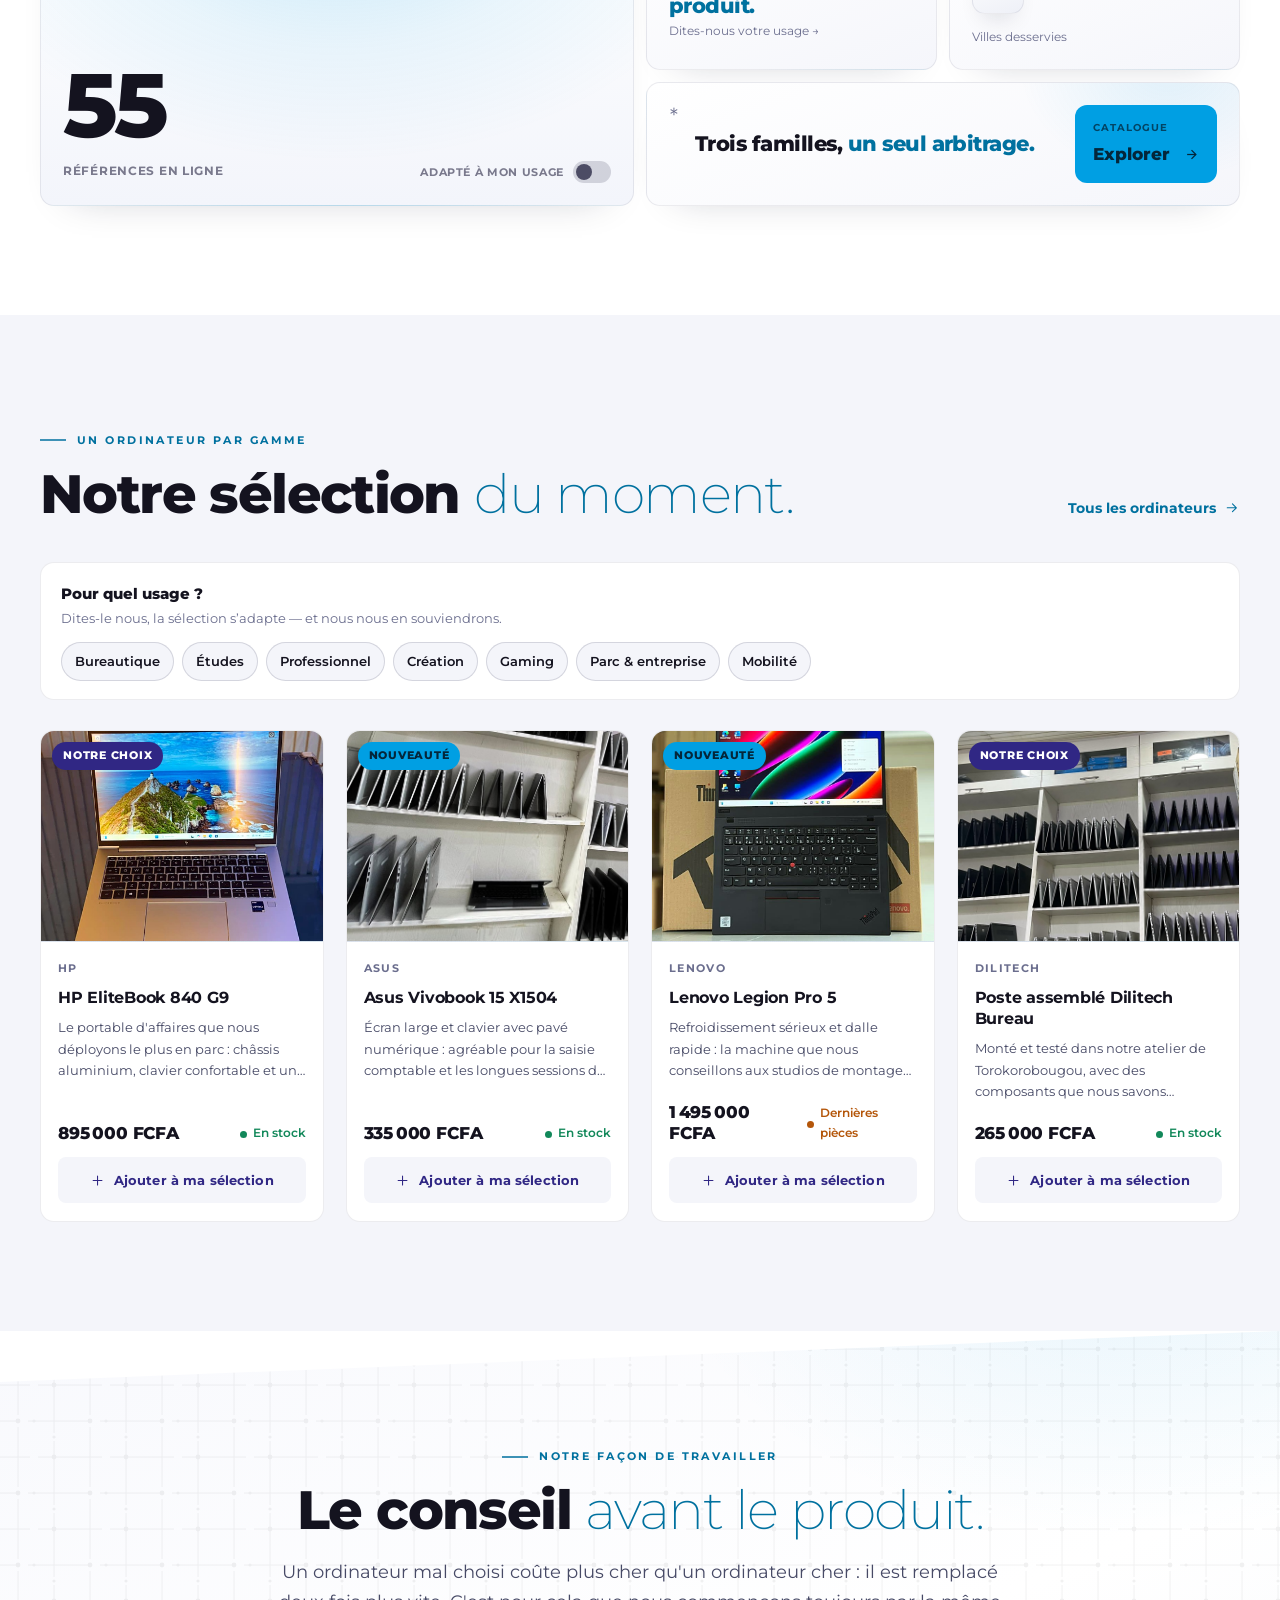
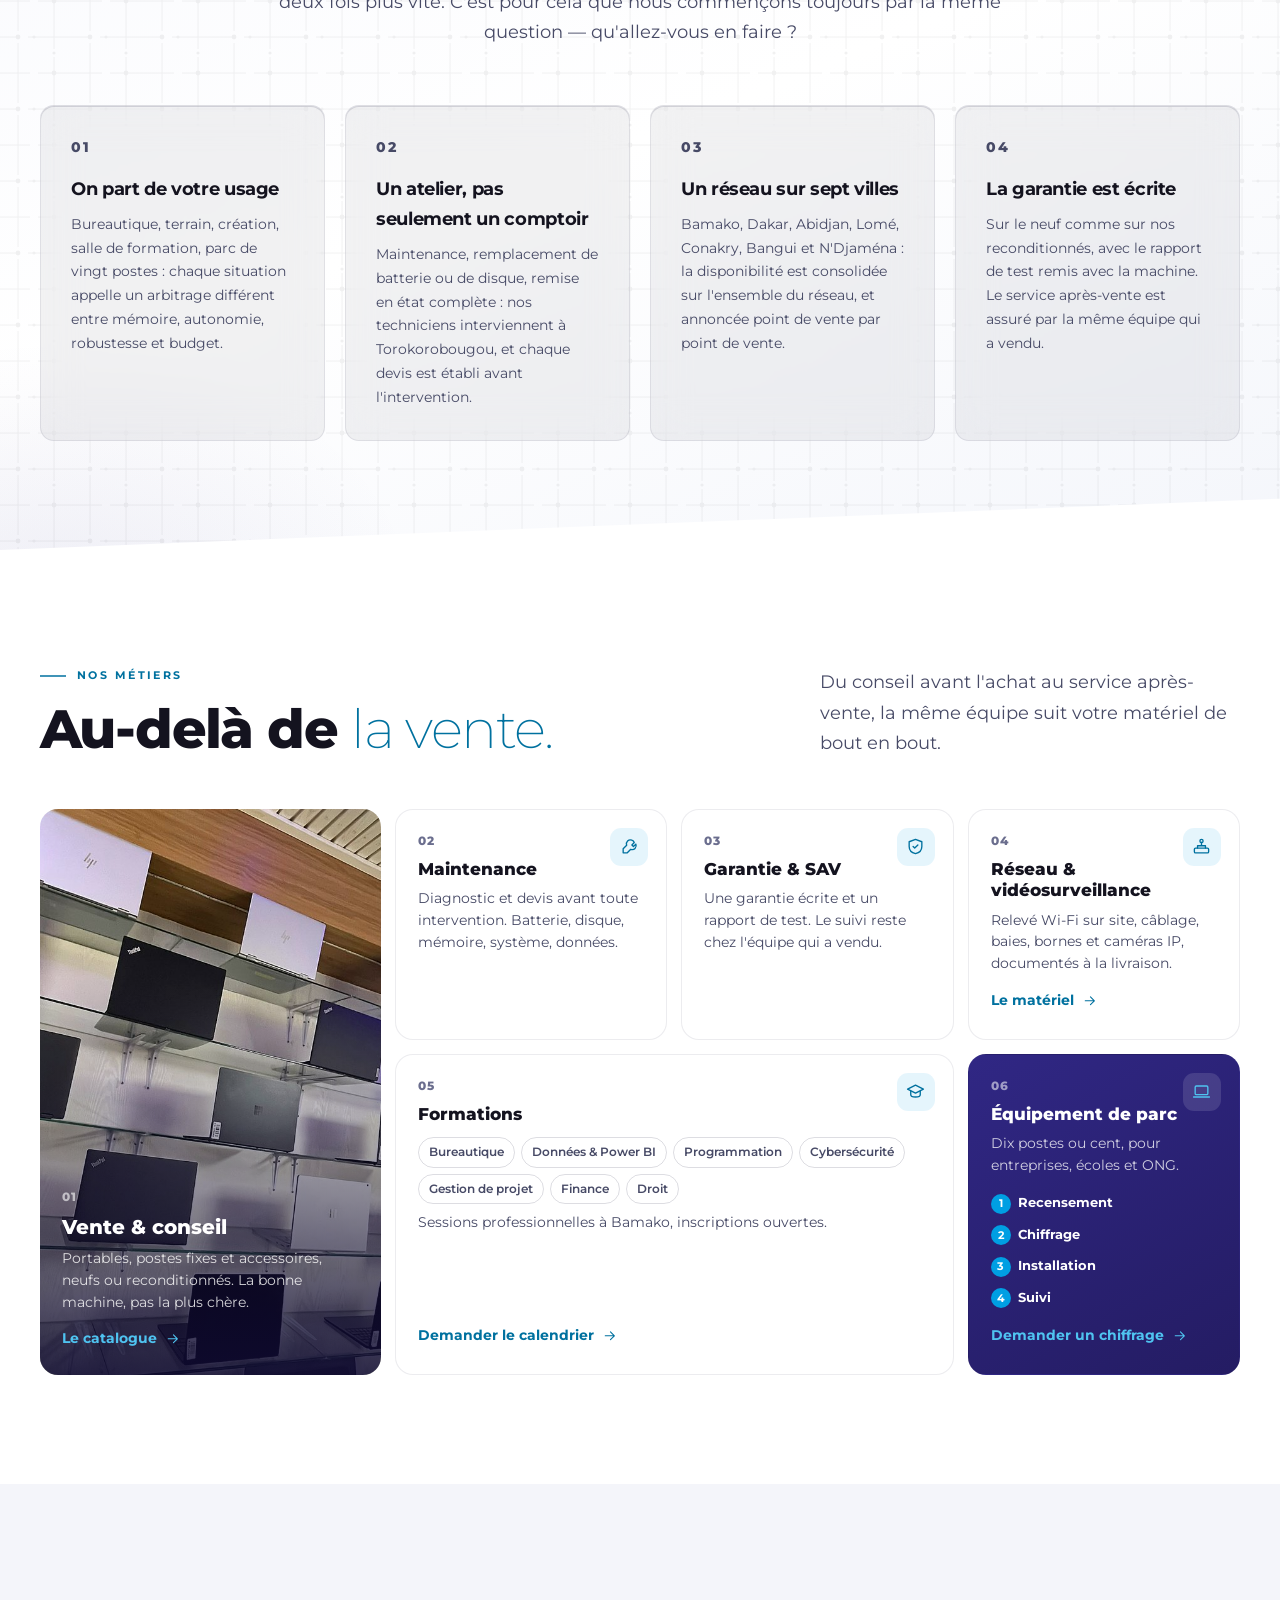
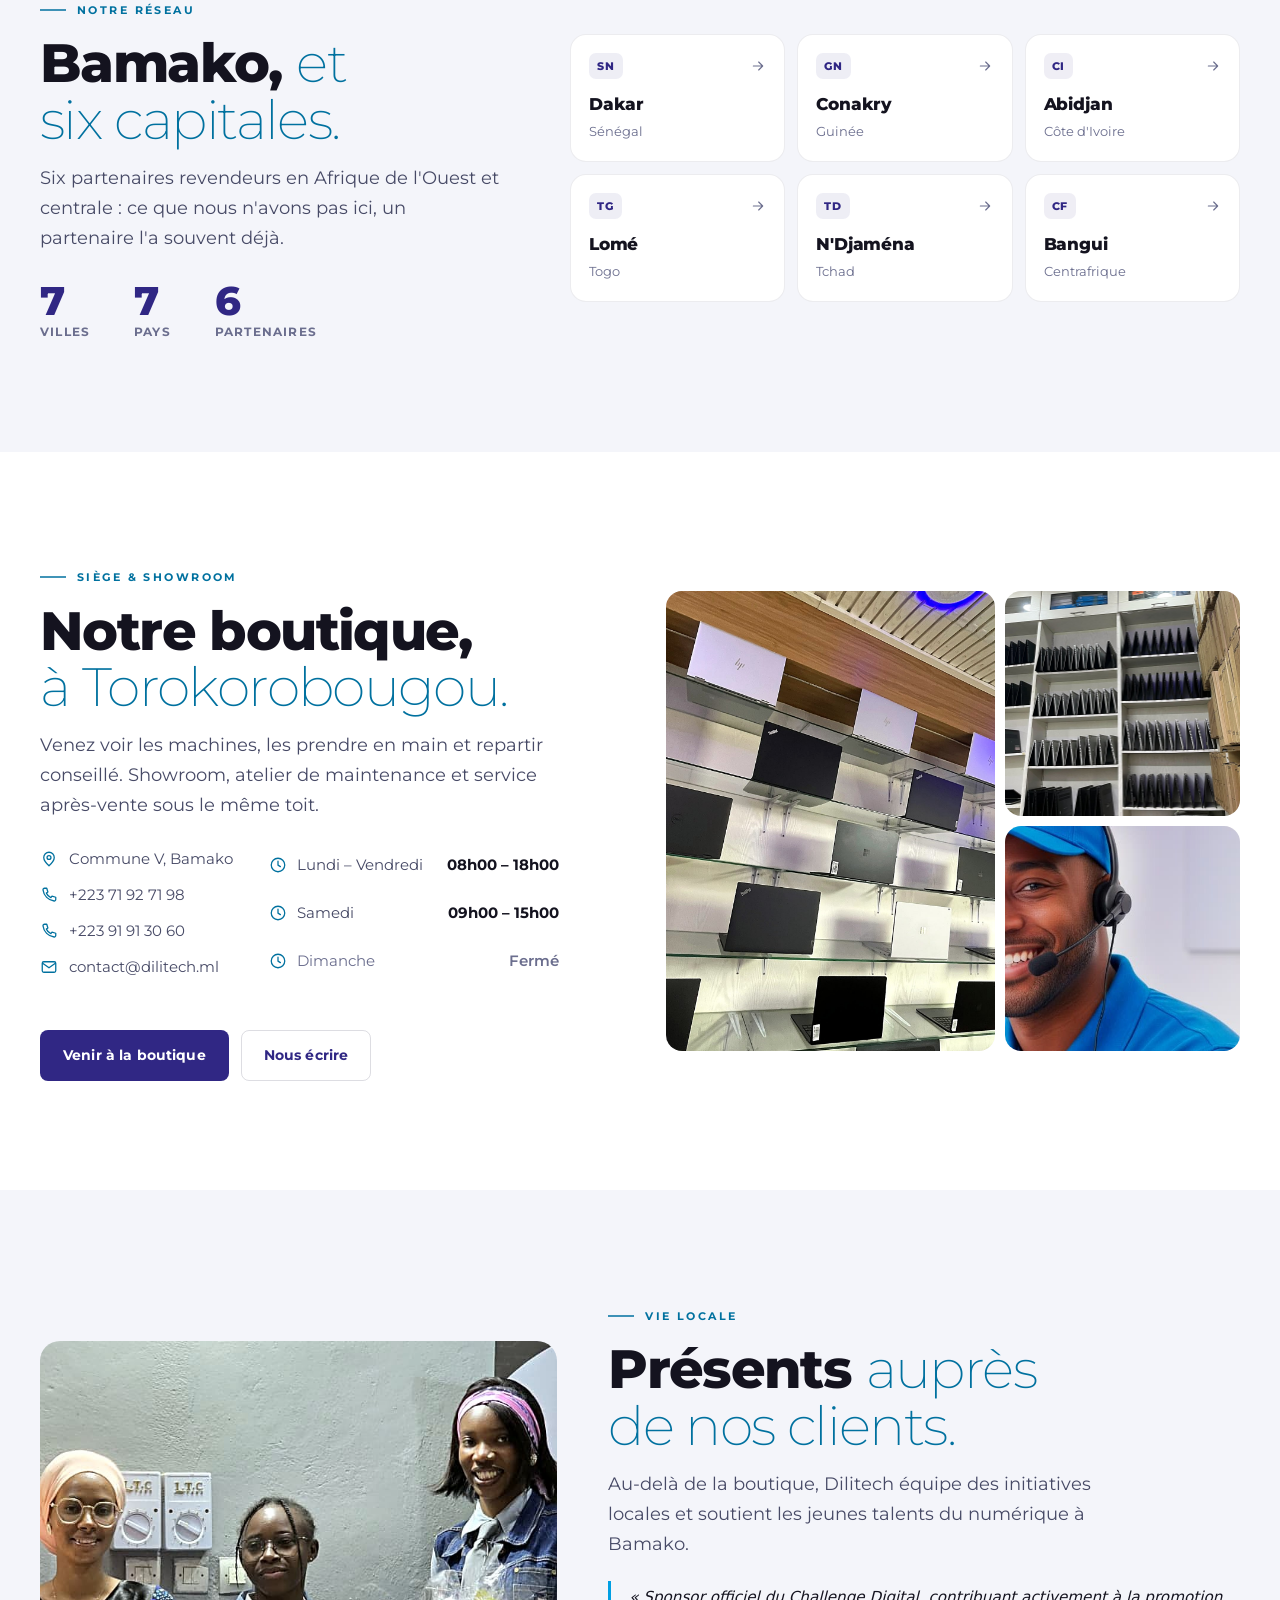
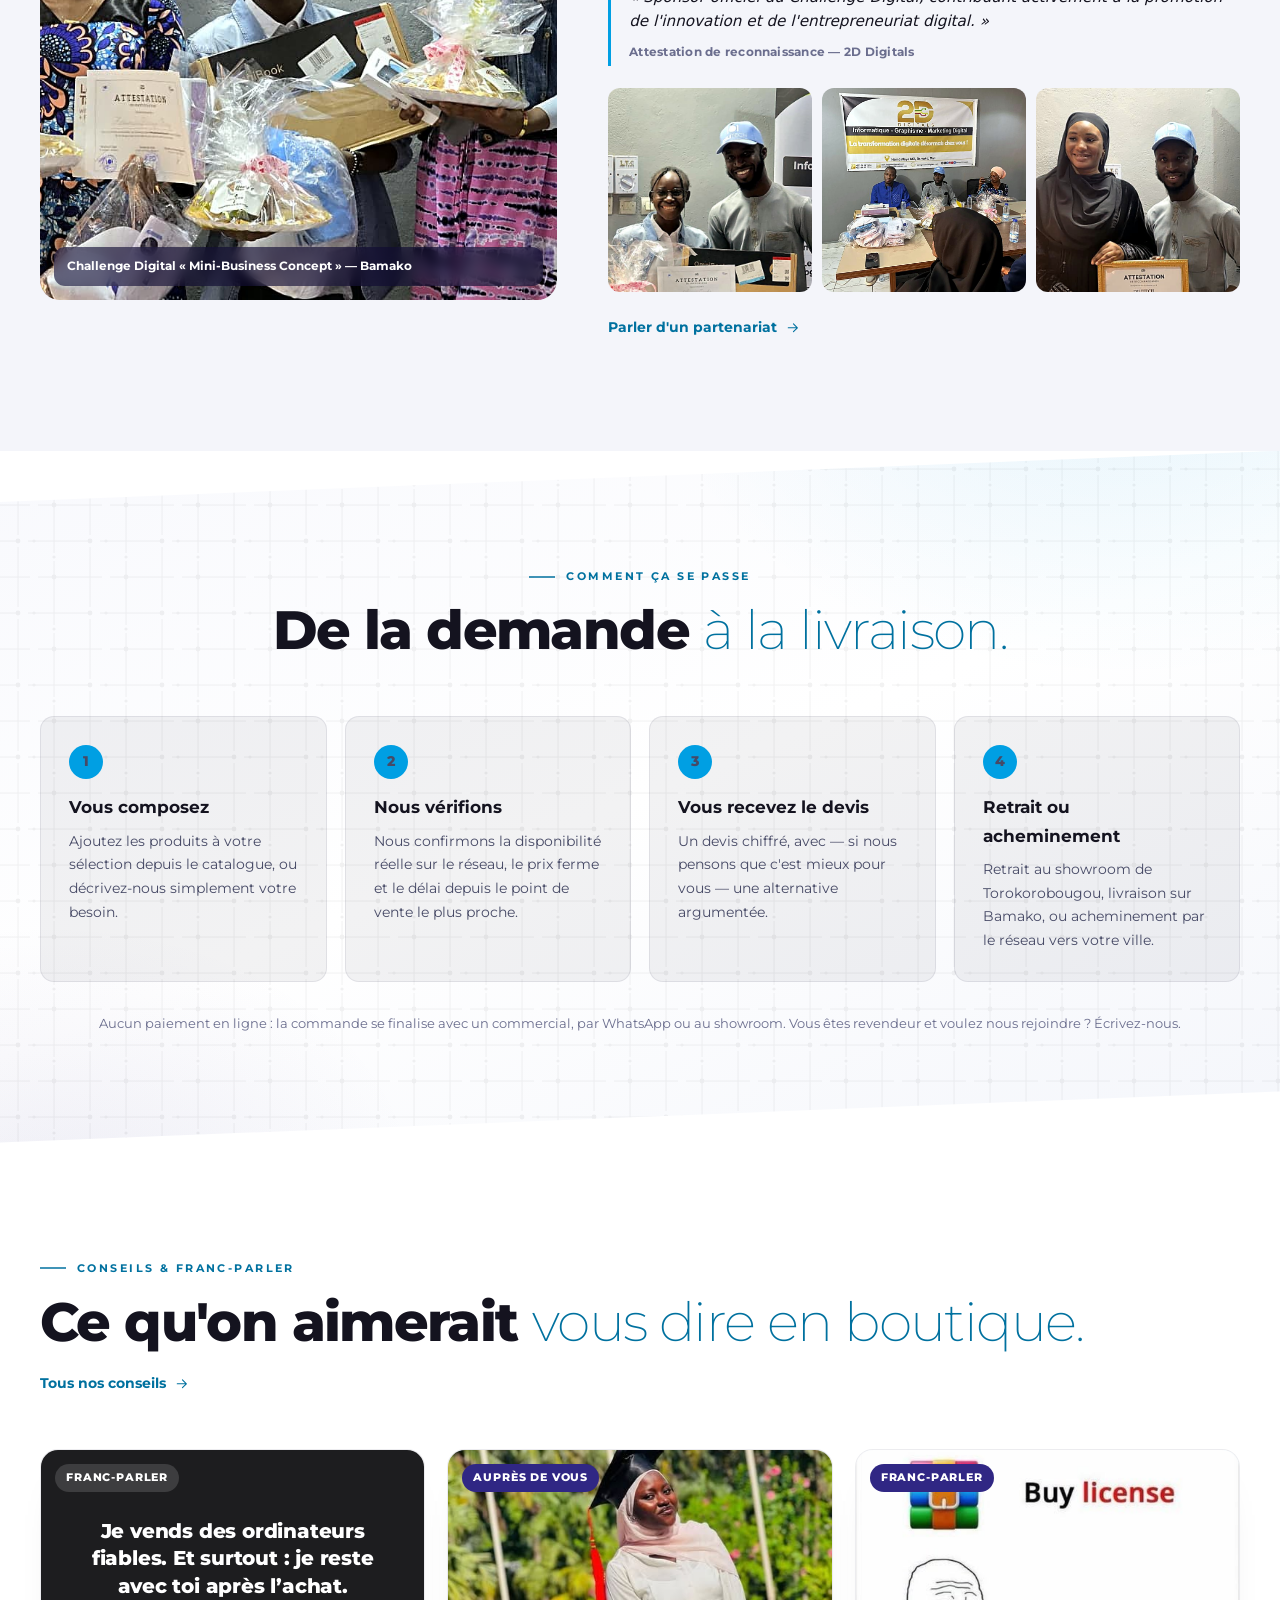
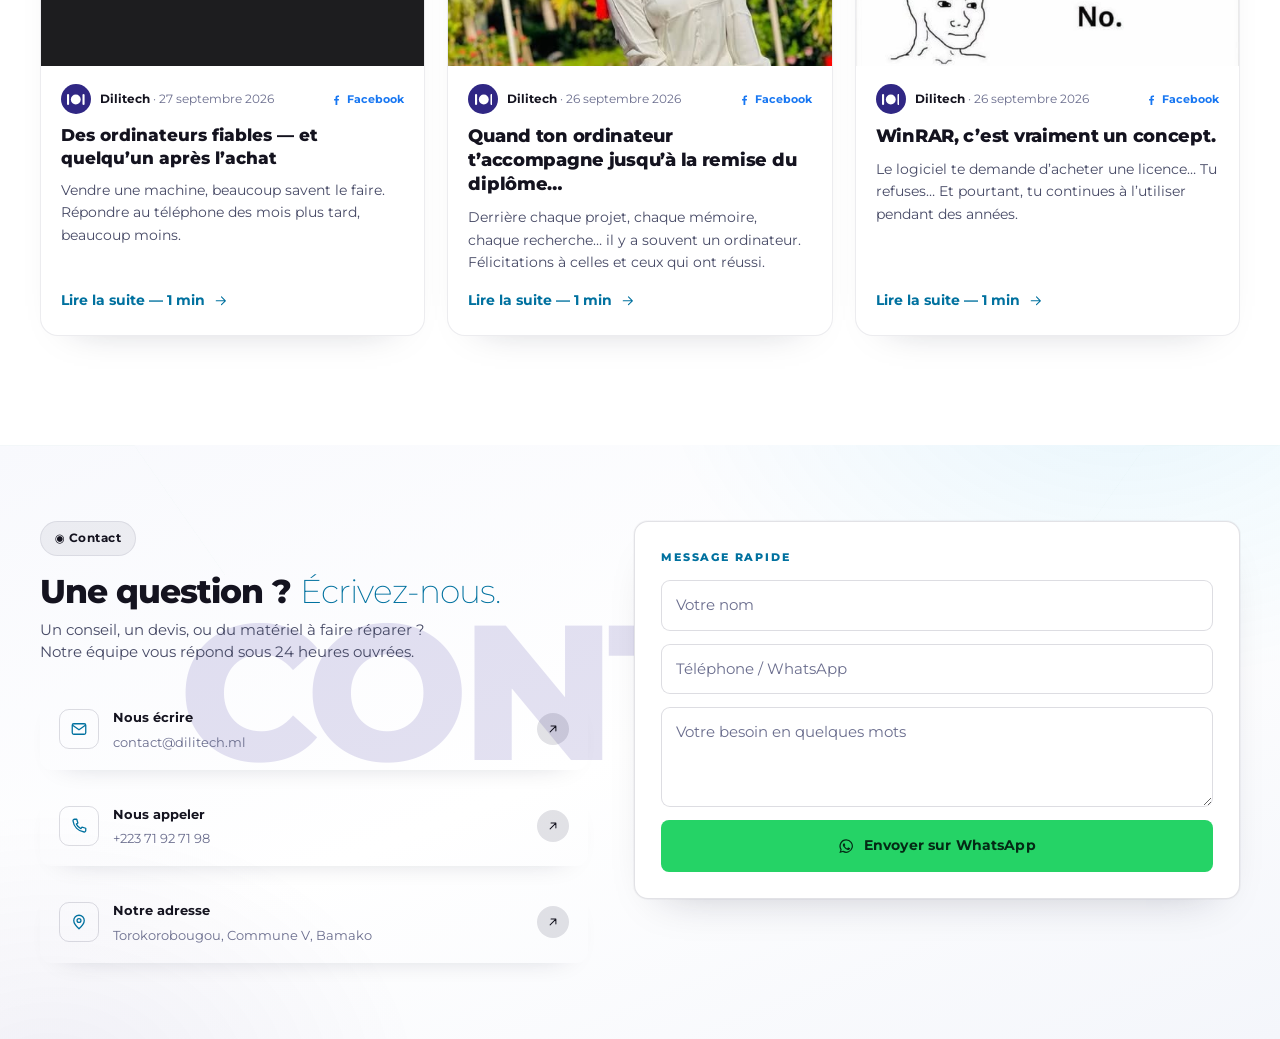
==== commit ee7fb078: "Accueil : réseau, boutique et vie locale condensés - Réseau : trois chiffres fixes + six villes en p" ====
--- a/index.html
+++ b/index.html
@@ -373,93 +373,61 @@
   </section>
 
   <!-- ===================================================================
-       LE RÉSEAU — contenu complet, repris de l'ancien reseau.html
+       LE RÉSEAU — condensé : à gauche le propos et trois chiffres, à droite
+       les six partenaires en petites cases (chacune filtre le catalogue).
        =================================================================== -->
   <section class="sec--brume" id="reseau">
-    <div class="wrap">
-      <header class="tete-sec">
+    <div class="wrap reseau2">
+      <div class="reseau2__txt">
         <p class="surtitre">Notre réseau</p>
         <h2 class="titre">Bamako, <em>et six capitales.</em></h2>
         <p class="chapeau">
-          Le stock ne dort pas dans un seul entrepôt. Dilitech s'appuie sur un
-          réseau de partenaires revendeurs en Afrique de l'Ouest et centrale :
-          ce que nous n'avons pas ici, un partenaire l'a souvent déjà.
+          Six partenaires revendeurs en Afrique de l'Ouest et centrale : ce
+          que nous n'avons pas ici, un partenaire l'a souvent déjà.
         </p>
-      </header>
-      <ul class="heros__preuves" data-preuves></ul>
-    </div>
-  </section>
-
-  <section>
+        <ul class="reseau2__chiffres" data-preuves></ul>
+      </div>
+      <div class="reseau2__villes" data-partenaires></div>
+    </div>
+  </section>
+
+  <!-- ============ LA BOUTIQUE (siège & showroom) ============ -->
+  <section id="boutique">
     <div class="wrap" data-siege></div>
   </section>
 
-  <section class="sec--brume">
-    <div class="wrap">
-      <header class="tete-sec">
-        <p class="surtitre">Partenaires revendeurs</p>
-        <h3 class="titre">Six points d'appui <em>dans la région.</em></h3>
+  <!-- ============ VIE LOCALE — une photo, un texte, trois vignettes ============ -->
+  <section class="sec--brume" id="vie-locale">
+    <div class="wrap vie">
+      <figure class="vie__photo reveal">
+        <img src="assets/img/engagement/engagement-vedette.jpg"
+             alt="Trois jeunes lauréates du Challenge Digital tenant leurs cadeaux, attestations et un ordinateur portable offert par Dilitech." loading="lazy">
+        <figcaption>Challenge Digital « Mini-Business Concept » — Bamako</figcaption>
+      </figure>
+
+      <div class="vie__txt reveal">
+        <p class="surtitre">Vie locale</p>
+        <h2 class="titre">Présents <em>auprès de nos clients.</em></h2>
         <p class="chapeau">
-          Chaque partenaire tient son propre stock et sert sa zone. Les
-          quantités affichées sur les fiches produits sont consolidées sur
-          l'ensemble du réseau — vous savez d'où vient la machine avant de
-          commander.
+          Au-delà de la boutique, Dilitech équipe des initiatives locales et
+          soutient les jeunes talents du numérique à Bamako.
         </p>
-      </header>
-      <div class="reseau" data-partenaires></div>
-    </div>
-  </section>
-
-  <!-- ============ VIE LOCALE / ENGAGEMENT ============ -->
-  <section>
-    <div class="wrap">
-      <header class="tete-sec tete-sec--centre">
-        <p class="surtitre">Vie locale</p>
-        <h3 class="titre">Présents <em>auprès de vous, de nos clients.</em></h3>
-        <p class="chapeau">
-          Dilitech ne se limite pas à la boutique de Torokorobougou. L'entreprise
-          fournit régulièrement du matériel informatique — ordinateurs, tablettes,
-          accessoires — à des initiatives locales, et s'associe à des événements
-          qui font grandir de jeunes talents du numérique à Bamako.
-        </p>
-      </header>
-
-      <div class="engagement">
-        <div class="engagement__texte reveal">
-          <p>
-            Une présence qui va au-delà de la vente : sur le terrain, aux côtés
-            des porteurs de projets et des jeunes entrepreneurs qui font vivre
-            l'écosystème numérique malien.
-          </p>
-          <a class="lien-fleche" href="index.html#contact">
-            Parler d'un partenariat <span class="ic" data-ic="fleche"></span>
-          </a>
-        </div>
-
-        <div class="engagement__citation reveal">
+        <blockquote class="vie__citation">
+          <p>« Sponsor officiel du Challenge Digital, contribuant activement à la
+            promotion de l'innovation et de l'entrepreneuriat digital. »</p>
+          <cite>Attestation de reconnaissance — 2D Digitals</cite>
+        </blockquote>
+        <div class="vie__vignettes">
+          <img src="assets/img/engagement/engagement-remise.jpg"
+               alt="Un représentant Dilitech remet un ordinateur portable à une jeune lauréate." loading="lazy">
+          <img src="assets/img/engagement/engagement-evenement.jpg"
+               alt="Table de remise de prix devant la bannière 2D Digitals." loading="lazy">
           <img src="assets/img/engagement/engagement-attestation.jpg"
-               alt="Un représentant Dilitech, casquette Dilitech, reçoit l'attestation de reconnaissance de 2D Digitals des mains d'une partenaire.">
-          <p class="engagement__label">Sponsor officiel — Challenge Digital « Mini-Business Concept »</p>
-          <blockquote>
-            <p>« En reconnaissance de son engagement remarquable et de son soutien
-              déterminant en tant que Sponsor officiel du Challenge Digital
-              « Mini-Business Concept », contribuant activement à la promotion
-              de l'innovation et de l'entrepreneuriat digital. »</p>
-          </blockquote>
-          <p class="engagement__signature">Attestation de reconnaissance — 2D Digitals, Bamako</p>
-        </div>
-      </div>
-
-      <div class="engagement-photos reveal">
-        <p class="engagement-photos__legende">Sur le terrain, avec nos partenaires</p>
-        <div class="engagement-photos__grille">
-          <img src="assets/img/engagement/engagement-vedette.jpg"
-               alt="Trois jeunes lauréates du Challenge Digital tenant leurs cadeaux, attestations et un ordinateur portable offert par Dilitech." loading="lazy">
-          <img src="assets/img/engagement/engagement-evenement.jpg"
-               alt="Table de remise de prix lors de l'événement, avec paniers cadeaux et carton d'ordinateur portable, devant la bannière 2D Digitals." loading="lazy">
-          <img src="assets/img/engagement/engagement-remise.jpg"
-               alt="Un représentant Dilitech, casquette Dilitech, remet un ordinateur portable et un panier cadeau à une jeune lauréate." loading="lazy">
-        </div>
+               alt="Un représentant Dilitech reçoit l'attestation de reconnaissance de 2D Digitals." loading="lazy">
+        </div>
+        <a class="lien-fleche" href="index.html#contact">
+          Parler d'un partenariat <span class="ic" data-ic="fleche"></span>
+        </a>
       </div>
     </div>
   </section>
--- a/style.css
+++ b/style.css
@@ -3421,3 +3421,78 @@
 @media (min-width: 600px) and (max-width: 1099px) {
   .grille-produits--rangee { grid-template-columns: repeat(2, 1fr); }
 }
+
+/* =========================================================================
+   RÉSEAU condensé — propos + chiffres à gauche, six villes à droite
+   ========================================================================= */
+.reseau2 { display: grid; gap: clamp(28px, 4vw, 56px); align-items: center; }
+.reseau2__txt .chapeau { margin-top: 14px; max-width: 460px; }
+.reseau2__chiffres { display: flex; gap: clamp(22px, 4vw, 44px); margin-top: 28px; }
+.reseau2__chiffres li { display: grid; gap: 2px; }
+.reseau2__chiffres b { font-size: clamp(1.9rem, 3.4vw, 2.5rem); font-weight: 800; letter-spacing: -.03em; color: var(--navy); line-height: 1; }
+.reseau2__chiffres span { font-size: .74rem; font-weight: 700; letter-spacing: .1em; text-transform: uppercase; color: var(--tx-3); }
+
+.reseau2__villes { display: grid; grid-template-columns: repeat(2, 1fr); gap: 12px; }
+.ville {
+  position: relative; display: grid; gap: 3px;
+  padding: 18px 18px 18px;
+  background: var(--paper); border: 1px solid var(--line-2); border-radius: 16px;
+  transition: border-color .25s ease, transform .25s ease, box-shadow .25s ease;
+}
+.ville:hover { border-color: rgba(0, 159, 227, .45); transform: translateY(-2px); box-shadow: 0 16px 30px -24px rgba(18, 19, 43, .45); }
+.ville__iso {
+  justify-self: start; margin-bottom: 8px;
+  font-size: .68rem; font-weight: 800; letter-spacing: .08em;
+  padding: 4px 8px; border-radius: 7px; background: rgba(48, 39, 132, .08); color: var(--navy);
+}
+.ville__nom { font-size: 1.05rem; font-weight: 800; color: var(--tx-1); letter-spacing: -.01em; }
+.ville__pays { font-size: .8rem; color: var(--tx-3); }
+.ville__fleche { position: absolute; top: 18px; right: 16px; color: var(--tx-3); transition: color .25s ease, transform .25s ease; }
+.ville__fleche svg { width: 16px; height: 16px; }
+.ville:hover .ville__fleche { color: var(--cyan-ink); transform: translateX(3px); }
+
+@media (min-width: 560px) { .reseau2__villes { grid-template-columns: repeat(3, 1fr); } }
+@media (min-width: 1000px) { .reseau2 { grid-template-columns: 5fr 7fr; } }
+
+/* =========================================================================
+   LA BOUTIQUE — texte + infos à gauche, mosaïque de trois photos à droite
+   ========================================================================= */
+.boutique { display: grid; gap: clamp(28px, 4vw, 56px); align-items: center; }
+.boutique__txt .chapeau { margin: 14px 0 26px; max-width: 520px; }
+.boutique__infos { display: grid; gap: 4px 36px; margin-bottom: 8px; }
+.boutique__infos .siege__horaires li { white-space: nowrap; gap: 10px; }
+.boutique__infos .siege__horaires li b { padding-left: 14px; }
+.boutique__photos {
+  display: grid; gap: 10px;
+  grid-template-columns: 1.4fr 1fr;
+  grid-template-rows: 1fr 1fr;
+  aspect-ratio: 5 / 4;
+}
+.boutique__photos img { width: 100%; height: 100%; object-fit: cover; border-radius: 16px; min-height: 0; }
+.boutique__photos img:first-child { grid-row: span 2; }
+.boutique__photos img:last-child { object-position: 30% 20%; }
+@media (min-width: 640px) { .boutique__infos { grid-template-columns: auto auto; justify-content: start; } }
+@media (min-width: 1000px) { .boutique { grid-template-columns: 1fr 1fr; } }
+
+/* =========================================================================
+   VIE LOCALE — une grande photo, le propos, trois vignettes
+   ========================================================================= */
+.vie { display: grid; gap: clamp(26px, 4vw, 56px); align-items: center; }
+.vie__photo { position: relative; margin: 0; border-radius: 20px; overflow: hidden; aspect-ratio: 1 / 1.08; }
+.vie__photo img { width: 100%; height: 100%; object-fit: cover; }
+.vie__photo figcaption {
+  position: absolute; left: 14px; right: 14px; bottom: 14px;
+  padding: 9px 13px; border-radius: 11px;
+  font-size: .78rem; font-weight: 700; color: #fff;
+  background: rgba(16, 11, 51, .62); backdrop-filter: blur(6px);
+}
+.vie__txt .chapeau { margin: 14px 0 22px; max-width: 520px; }
+.vie__citation {
+  margin: 0 0 22px; padding: 4px 0 4px 18px;
+  border-left: 3px solid var(--cyan);
+}
+.vie__citation p { font-size: .95rem; font-style: italic; color: var(--tx-1); line-height: 1.6; }
+.vie__citation cite { display: block; margin-top: 8px; font-size: .76rem; font-style: normal; font-weight: 700; color: var(--tx-3); letter-spacing: .02em; }
+.vie__vignettes { display: grid; grid-template-columns: repeat(3, 1fr); gap: 10px; margin-bottom: 22px; }
+.vie__vignettes img { width: 100%; aspect-ratio: 1; object-fit: cover; border-radius: 12px; }
+@media (min-width: 900px) { .vie { grid-template-columns: .9fr 1.1fr; } }
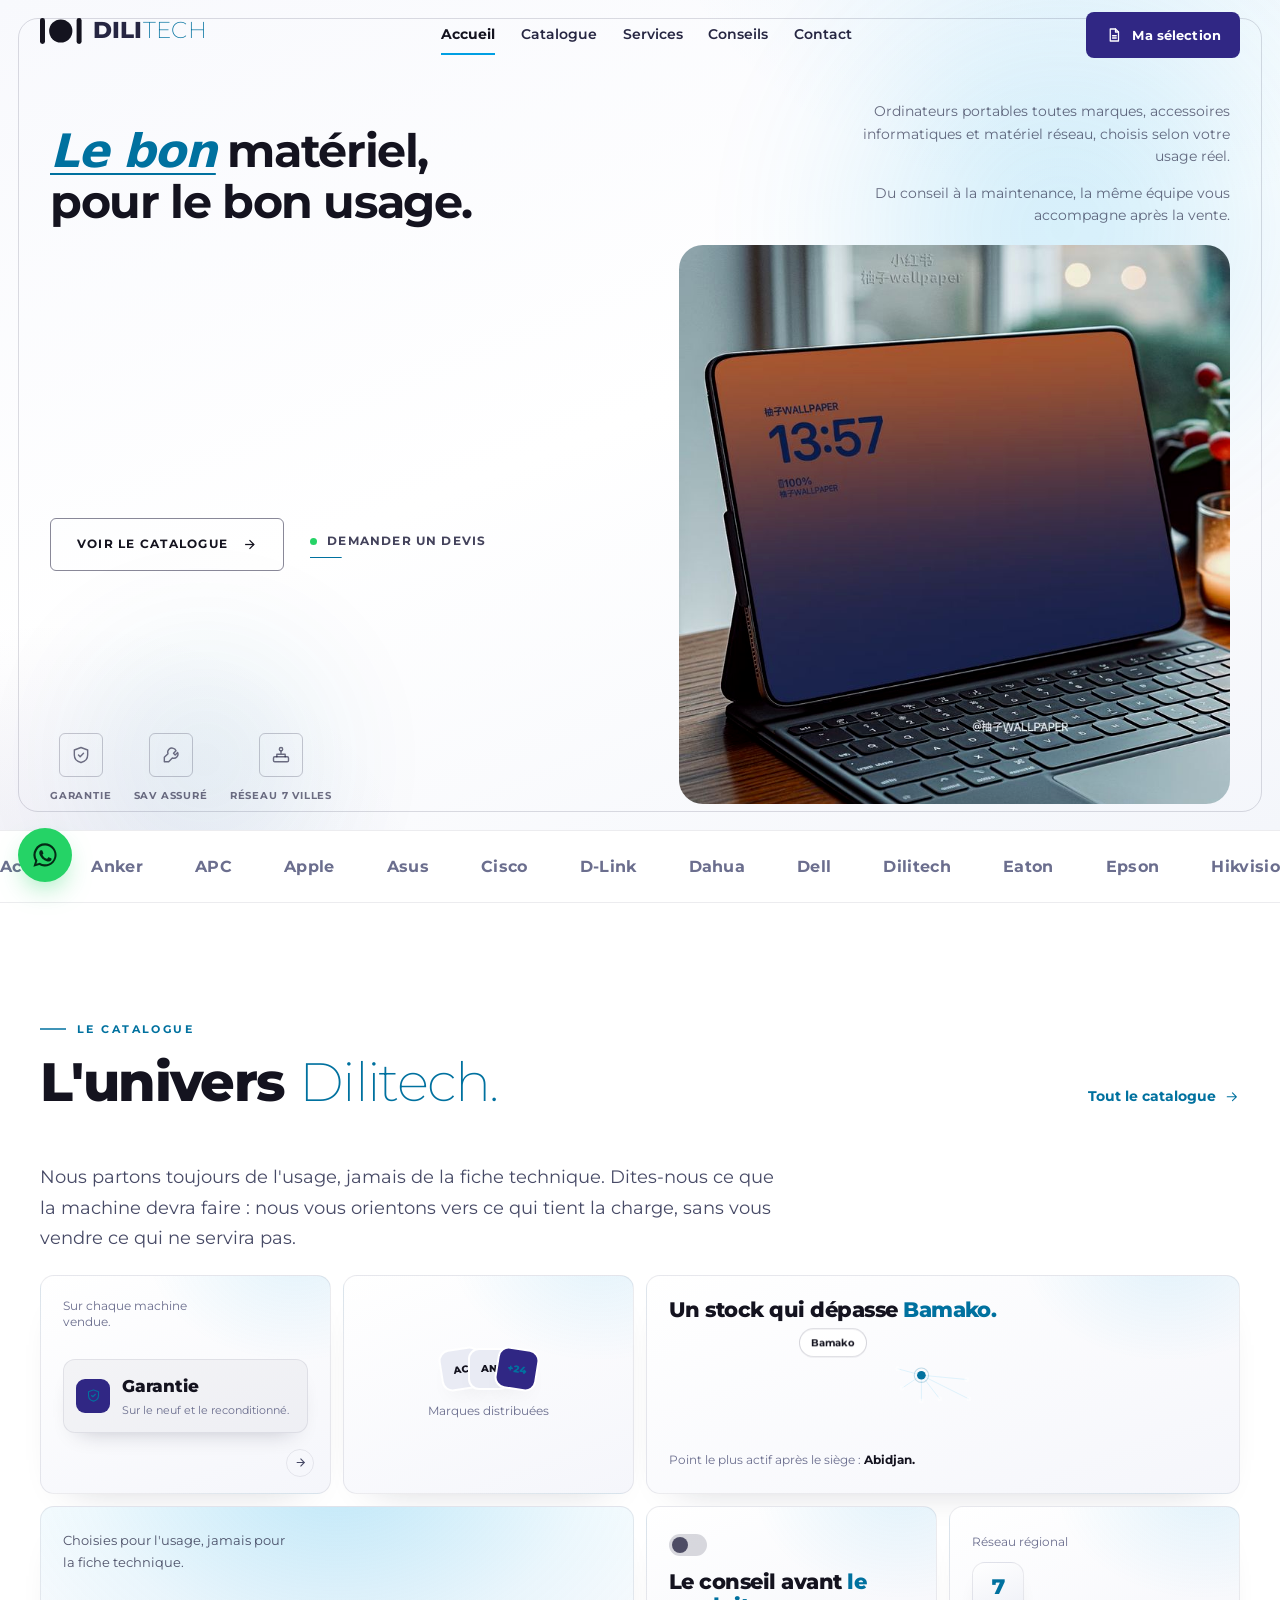
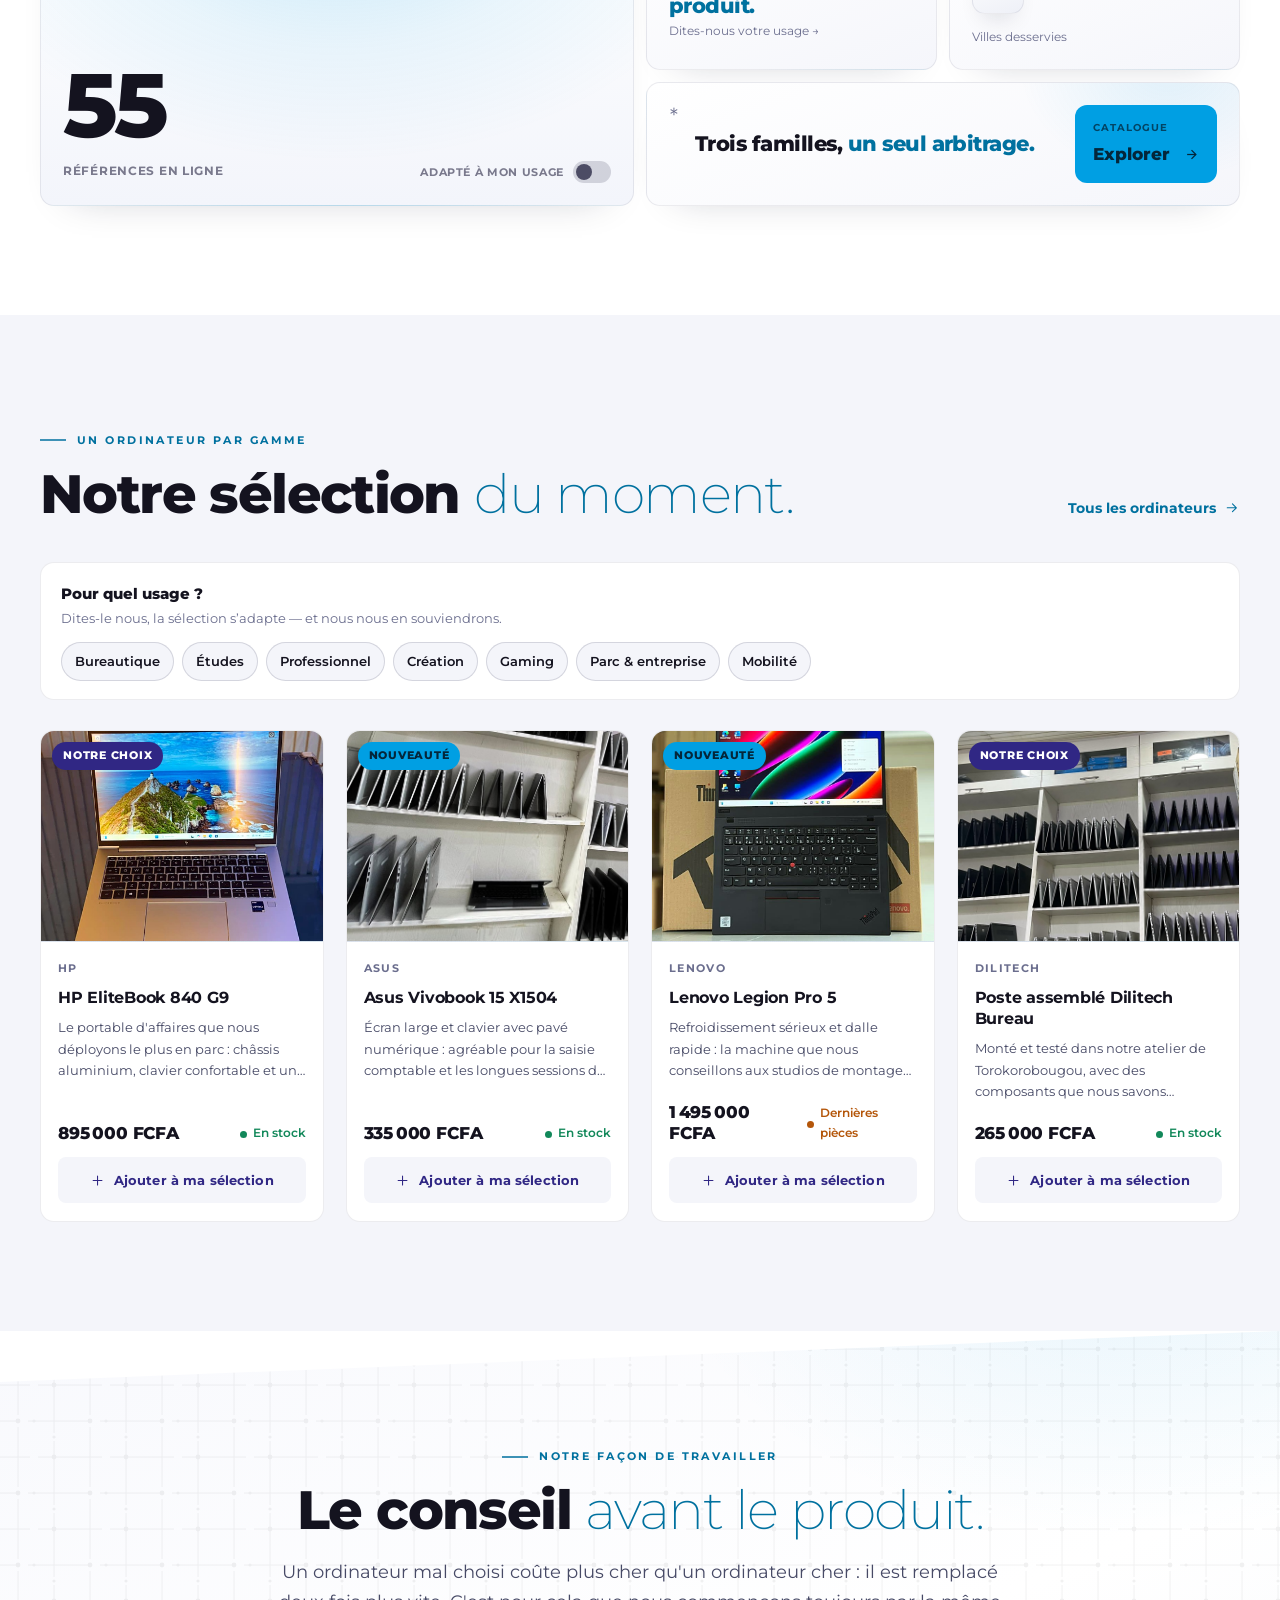
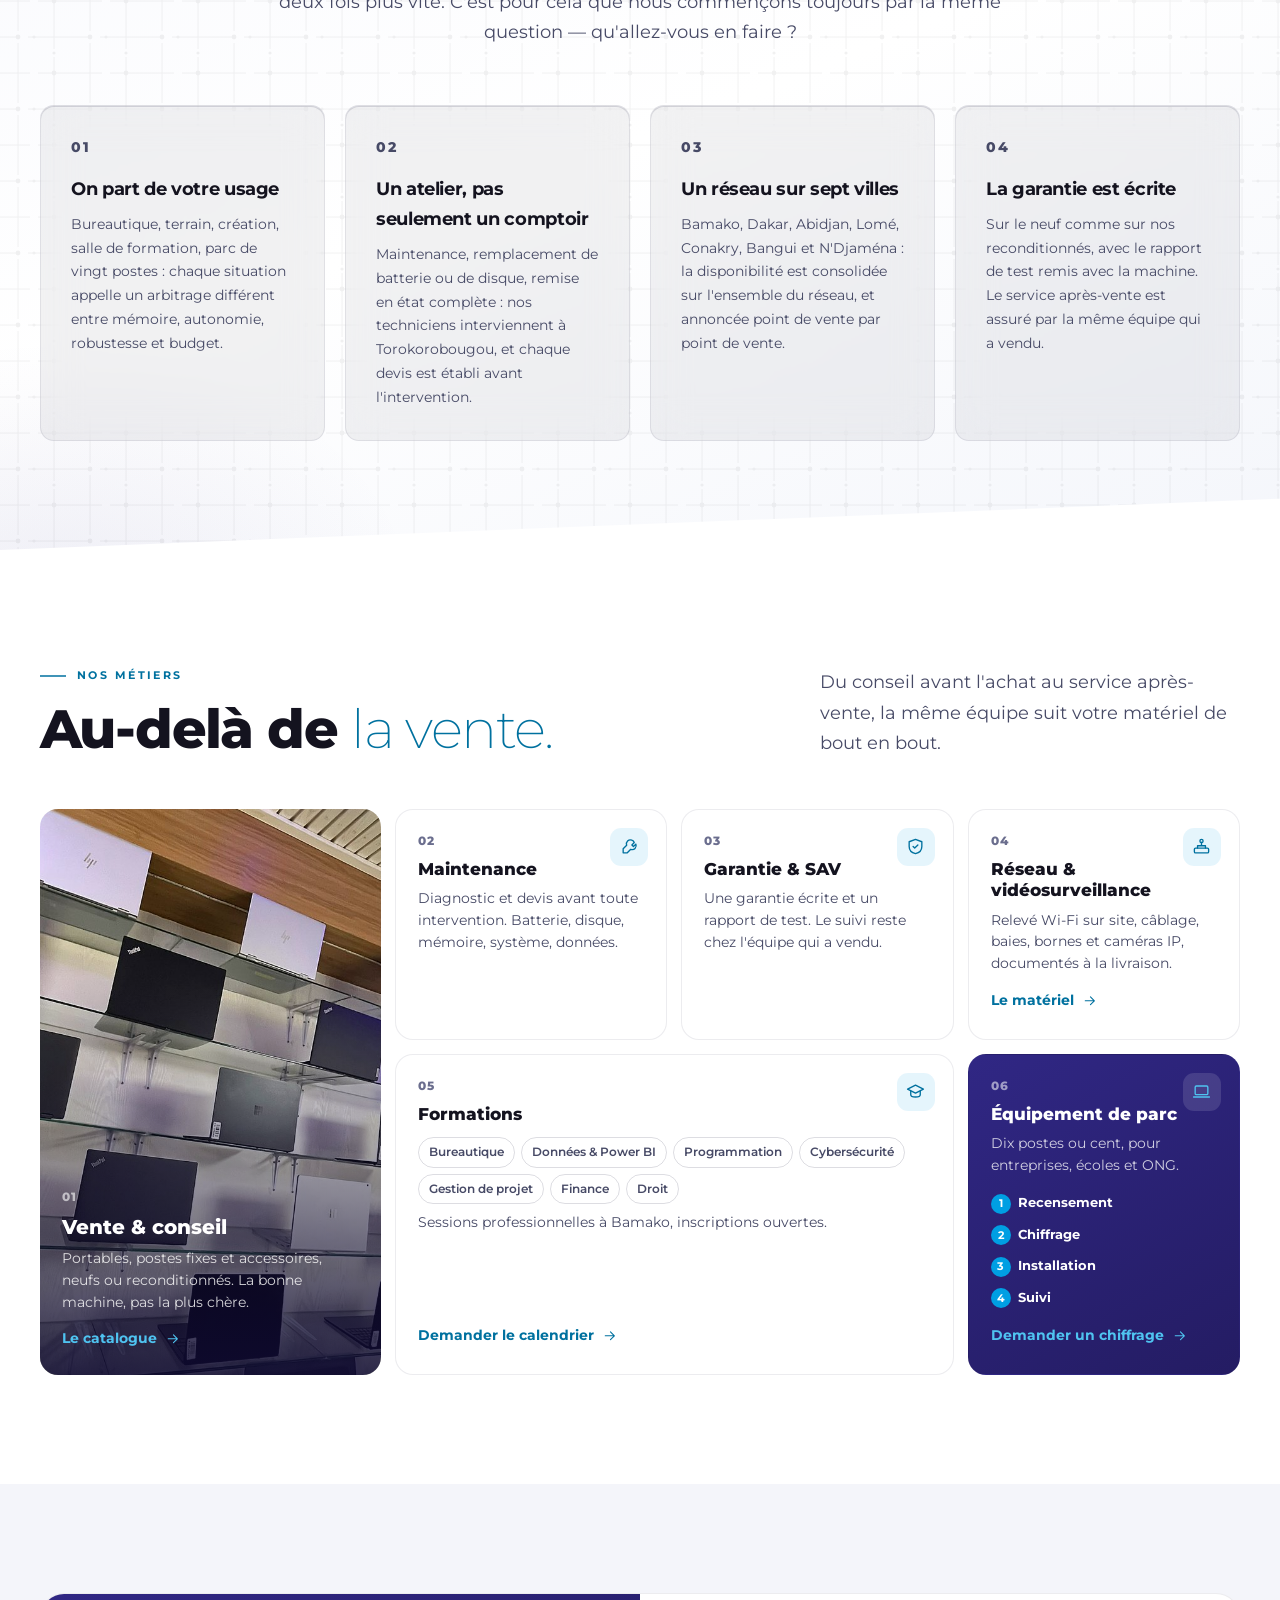
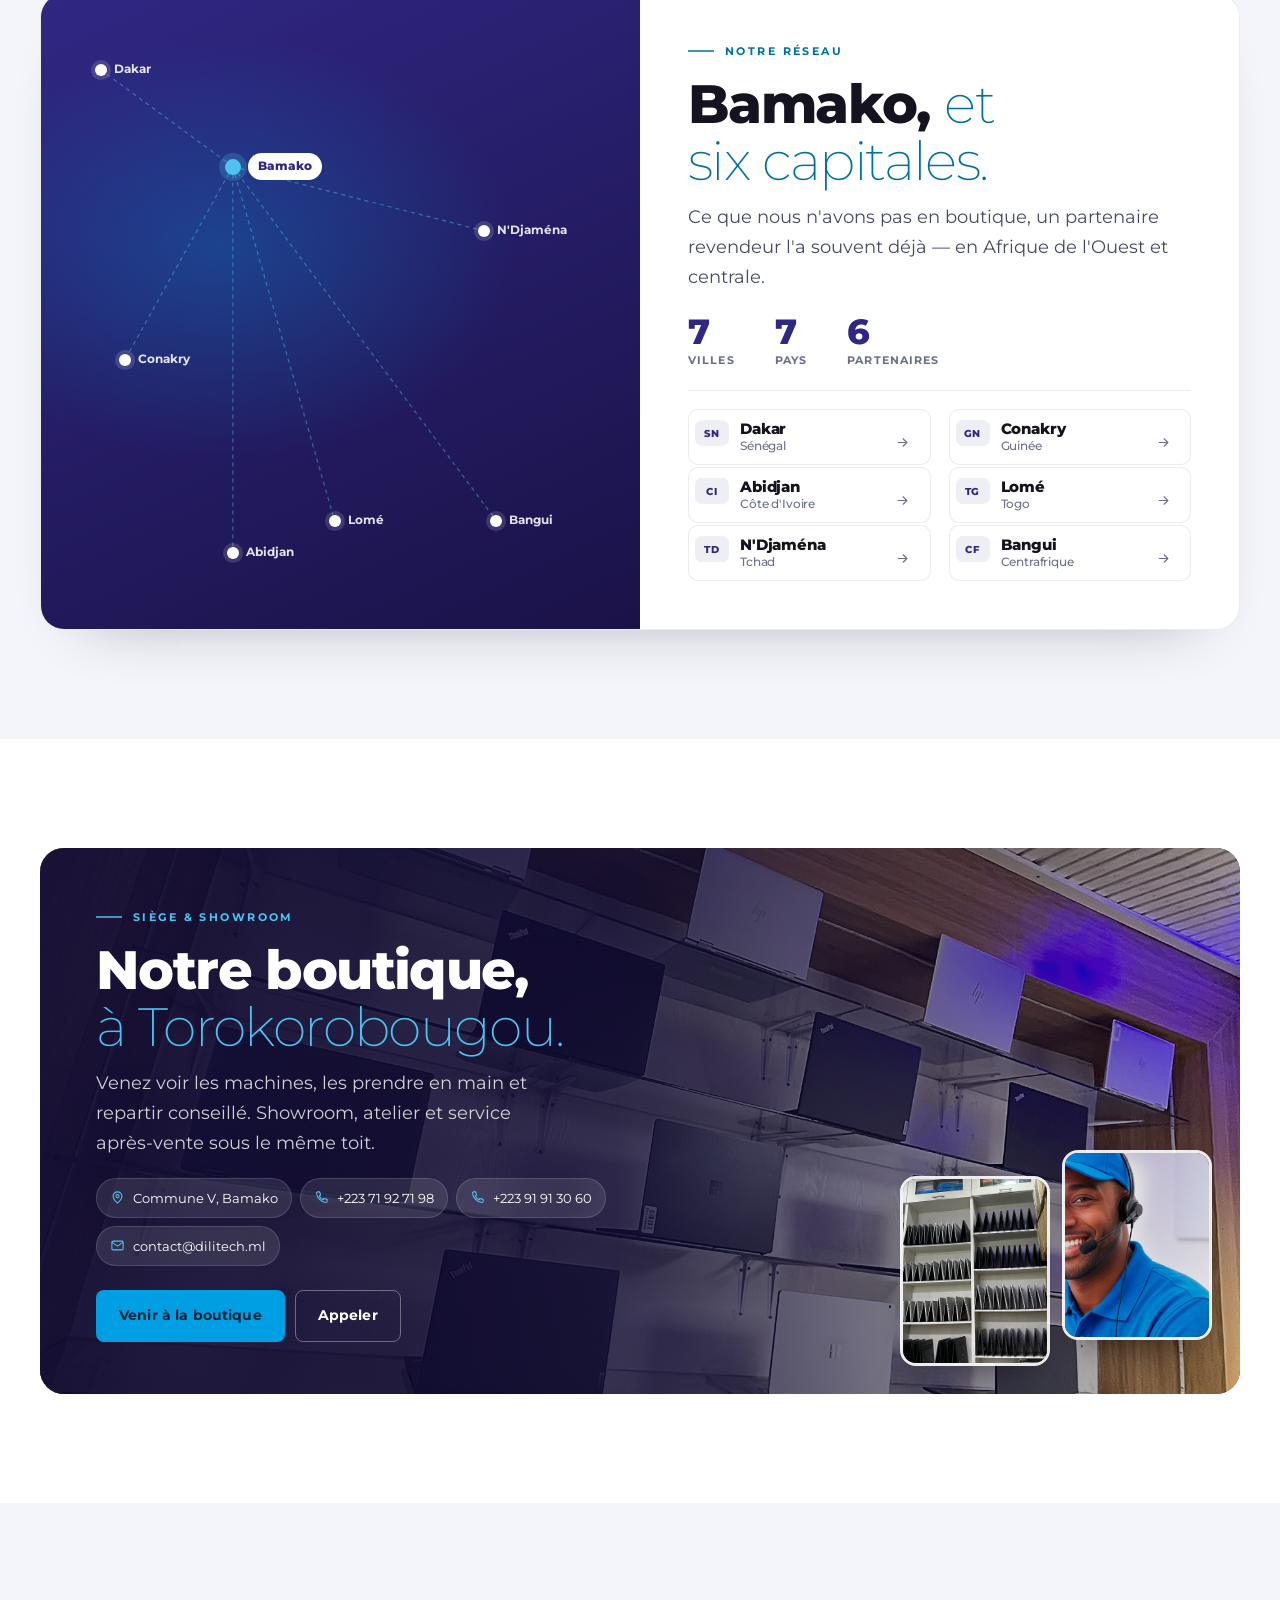
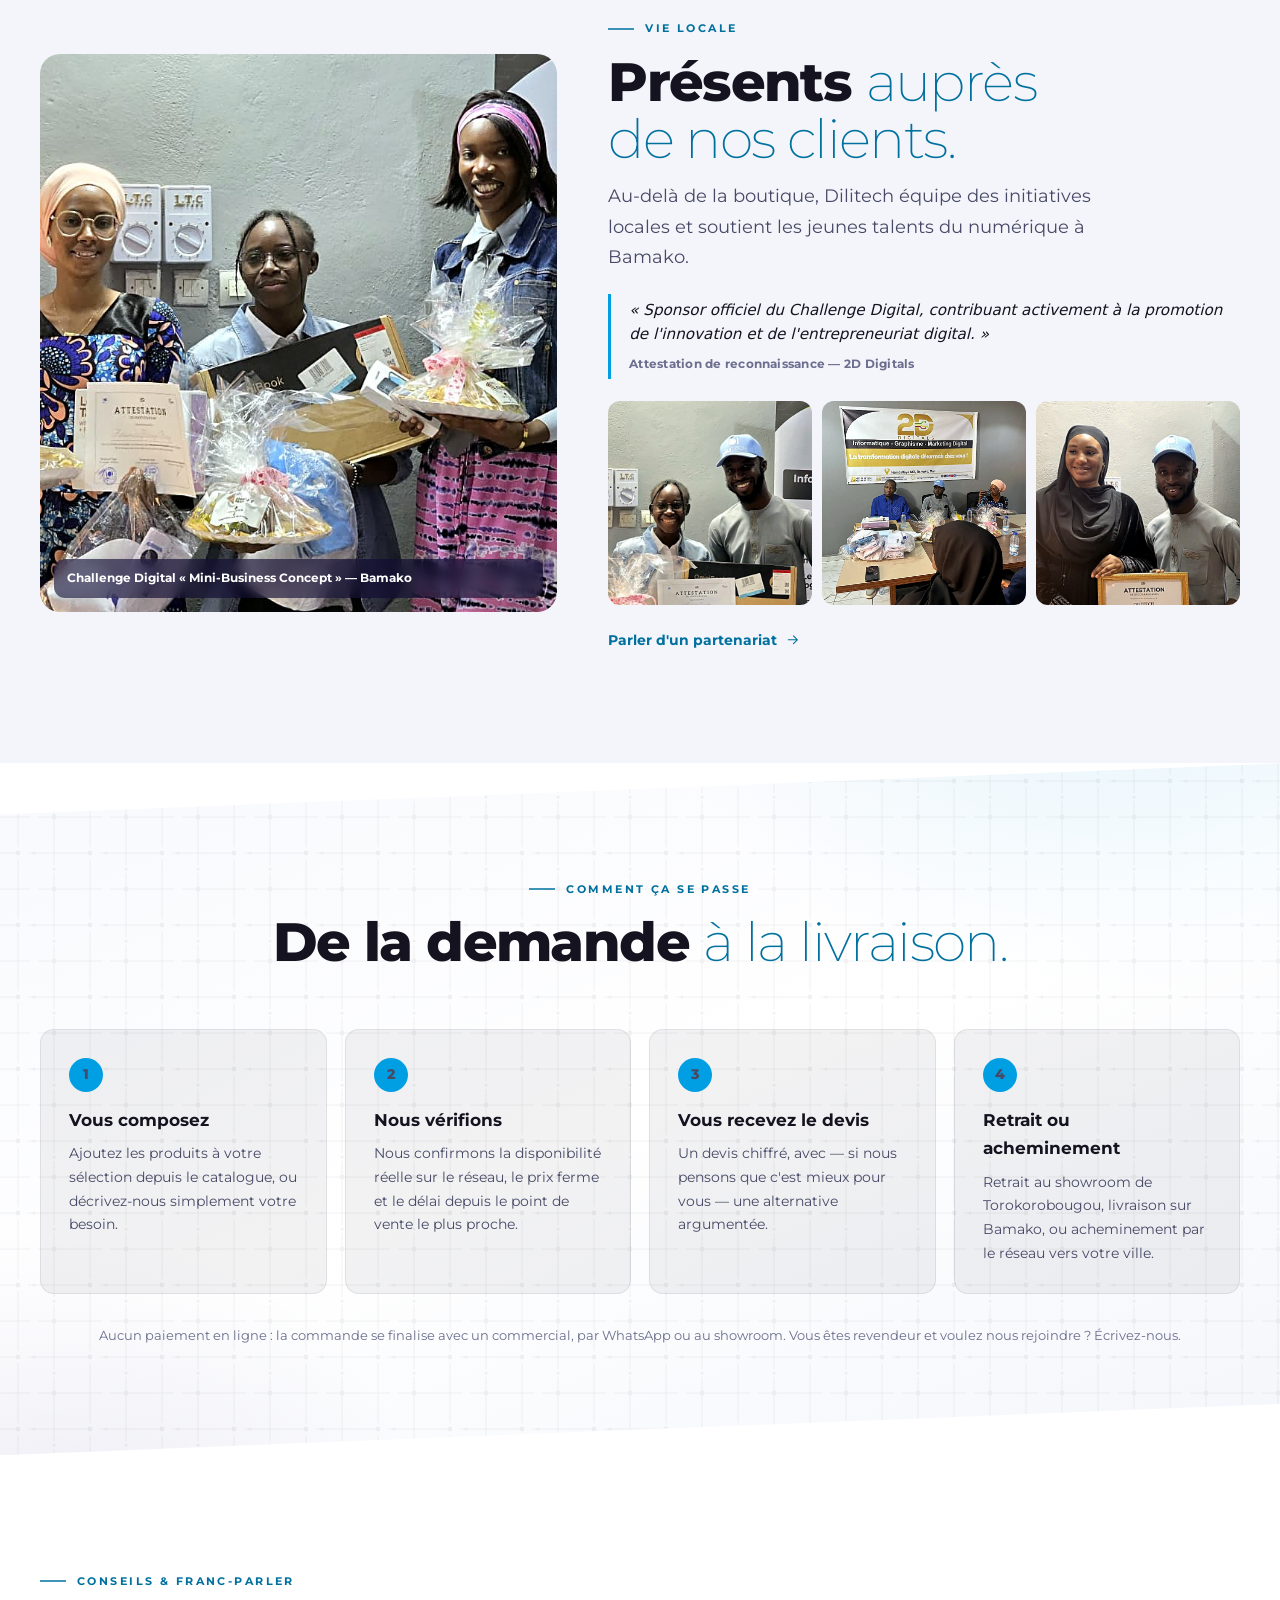
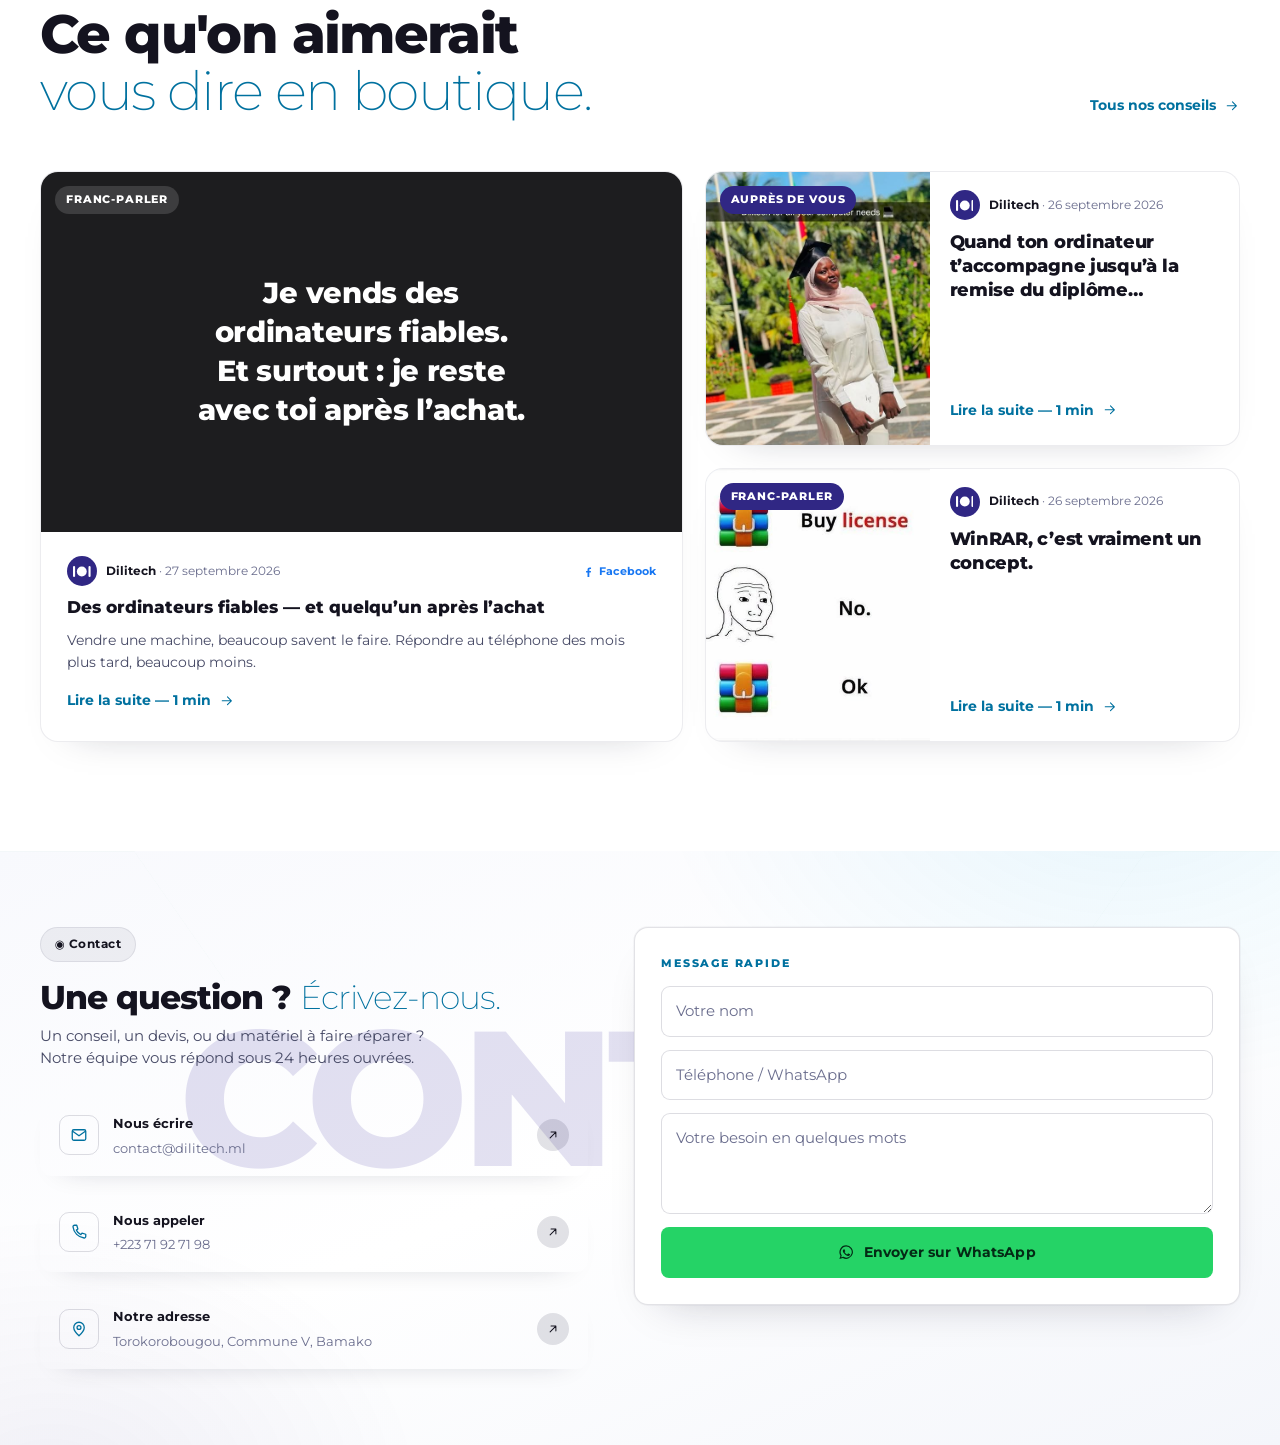
==== commit 7d8709c8: "Accueil : réseau en carte, boutique immersive sans horaires, conseils à la une - Réseau : panneau un" ====
--- a/index.html
+++ b/index.html
@@ -373,25 +373,28 @@
   </section>
 
   <!-- ===================================================================
-       LE RÉSEAU — condensé : à gauche le propos et trois chiffres, à droite
-       les six partenaires en petites cases (chacune filtre le catalogue).
+       LE RÉSEAU — un seul panneau : la carte des sept villes (reliées au
+       siège) à gauche, le propos, les chiffres et la liste à droite.
        =================================================================== -->
   <section class="sec--brume" id="reseau">
-    <div class="wrap reseau2">
-      <div class="reseau2__txt">
-        <p class="surtitre">Notre réseau</p>
-        <h2 class="titre">Bamako, <em>et six capitales.</em></h2>
-        <p class="chapeau">
-          Six partenaires revendeurs en Afrique de l'Ouest et centrale : ce
-          que nous n'avons pas ici, un partenaire l'a souvent déjà.
-        </p>
-        <ul class="reseau2__chiffres" data-preuves></ul>
-      </div>
-      <div class="reseau2__villes" data-partenaires></div>
-    </div>
-  </section>
-
-  <!-- ============ LA BOUTIQUE (siège & showroom) ============ -->
+    <div class="wrap">
+      <div class="reseau3 reveal">
+        <div class="reseau3__carte" data-reseau-carte aria-hidden="true"></div>
+        <div class="reseau3__txt">
+          <p class="surtitre">Notre réseau</p>
+          <h2 class="titre">Bamako, <em>et six capitales.</em></h2>
+          <p class="chapeau">
+            Ce que nous n'avons pas en boutique, un partenaire revendeur l'a
+            souvent déjà — en Afrique de l'Ouest et centrale.
+          </p>
+          <ul class="reseau3__chiffres" data-preuves></ul>
+          <div class="reseau3__villes" data-partenaires></div>
+        </div>
+      </div>
+    </div>
+  </section>
+
+  <!-- ============ LA BOUTIQUE (siège & showroom) — carte photo immersive ============ -->
   <section id="boutique">
     <div class="wrap" data-siege></div>
   </section>
--- a/style.css
+++ b/style.css
@@ -3496,3 +3496,174 @@
 .vie__vignettes { display: grid; grid-template-columns: repeat(3, 1fr); gap: 10px; margin-bottom: 22px; }
 .vie__vignettes img { width: 100%; aspect-ratio: 1; object-fit: cover; border-radius: 12px; }
 @media (min-width: 900px) { .vie { grid-template-columns: .9fr 1.1fr; } }
+
+/* =========================================================================
+   RÉSEAU (v3) — un panneau : carte marine à gauche, texte + villes à droite
+   Mobile : la carte passe au-dessus, les villes en 2 colonnes.
+   Repère de la carte : le SVG occupe 80 % × 82 % avec 10 % / 9 % de marge
+   (les points ne collent jamais au bord) ; carteReseau() applique le même
+   calcul aux points HTML.
+   ========================================================================= */
+.reseau3 {
+  display: grid; overflow: hidden;
+  background: var(--paper); border: 1px solid var(--line-2); border-radius: 24px;
+  box-shadow: 0 30px 60px -48px rgba(18, 19, 43, .45);
+}
+.reseau3__carte {
+  position: relative; min-height: 260px; aspect-ratio: 4 / 3;
+  background:
+    radial-gradient(420px 300px at 30% 40%, rgba(0, 159, 227, .28) 0%, transparent 70%),
+    linear-gradient(155deg, var(--navy) 0%, var(--navy-3) 100%);
+}
+.reseau3__carte svg { position: absolute; left: 10%; top: 12%; width: 66%; height: 76%; overflow: visible; }
+.reseau3__carte line { stroke: rgba(79, 195, 240, .45); stroke-width: 1.2; stroke-dasharray: 4 4; }
+.reseau3__carte .point {
+  position: absolute; display: flex; align-items: center; gap: 7px;
+  transform: translate(-6px, -50%);
+}
+.reseau3__carte .point i {
+  flex: none; width: 12px; height: 12px; border-radius: 50%;
+  background: #fff; box-shadow: 0 0 0 4px rgba(255, 255, 255, .14);
+}
+.reseau3__carte .point b { font-size: .74rem; font-weight: 700; color: rgba(255, 255, 255, .88); white-space: nowrap; }
+.reseau3__carte .point--siege { transform: translate(-8px, -50%); z-index: 1; }
+.reseau3__carte .point--siege i {
+  width: 16px; height: 16px; background: #4FC3F0;
+  box-shadow: 0 0 0 6px rgba(79, 195, 240, .22);
+  animation: pouls 2.4s ease-in-out infinite;
+}
+.reseau3__carte .point--siege b { padding: 4px 10px; border-radius: 99px; background: #fff; color: var(--navy); font-weight: 800; }
+@keyframes pouls { 50% { box-shadow: 0 0 0 12px rgba(79, 195, 240, 0); } }
+@media (prefers-reduced-motion: reduce) { .reseau3__carte .point--siege i { animation: none; } }
+
+.reseau3__txt { padding: clamp(24px, 4vw, 48px); display: flex; flex-direction: column; min-width: 0; }
+.reseau3__txt .chapeau { margin-top: 12px; }
+.reseau3__chiffres { display: flex; gap: clamp(20px, 4vw, 40px); margin: 22px 0 18px; padding-bottom: 20px; border-bottom: 1px solid var(--line-2); }
+.reseau3__chiffres li { display: grid; gap: 2px; }
+.reseau3__chiffres b { font-size: clamp(1.7rem, 3vw, 2.2rem); font-weight: 800; letter-spacing: -.03em; color: var(--navy); line-height: 1; }
+.reseau3__chiffres span { font-size: .7rem; font-weight: 700; letter-spacing: .1em; text-transform: uppercase; color: var(--tx-3); }
+
+.reseau3__villes { display: grid; grid-template-columns: repeat(2, minmax(0, 1fr)); gap: 2px 18px; }
+.reseau3 .ville { display: flex; align-items: center; gap: 11px; padding: 10px 6px; border-radius: 10px; transition: background .2s ease; }
+.reseau3 .ville:hover { background: var(--mist); }
+.reseau3 .ville__iso {
+  flex: none; display: grid; place-items: center; width: 34px; height: 26px;
+  font-size: .64rem; font-weight: 800; letter-spacing: .06em;
+  border-radius: 7px; background: rgba(48, 39, 132, .08); color: var(--navy);
+}
+.reseau3 .ville__nom { flex: 1; min-width: 0; display: grid; font-size: .92rem; font-weight: 800; color: var(--tx-1); line-height: 1.2; }
+.reseau3 .ville__nom small { font-size: .74rem; font-weight: 500; color: var(--tx-3); overflow: hidden; text-overflow: ellipsis; white-space: nowrap; }
+.reseau3 .ville__fleche { flex: none; color: var(--tx-3); transition: transform .2s ease, color .2s ease; }
+.reseau3 .ville__fleche svg { width: 15px; height: 15px; display: block; }
+.reseau3 .ville:hover .ville__fleche { color: var(--cyan-ink); transform: translateX(3px); }
+
+@media (min-width: 900px) {
+  .reseau3 { grid-template-columns: 1fr 1fr; }
+  .reseau3__carte { aspect-ratio: auto; min-height: 460px; }
+}
+@media (max-width: 420px) {
+  .reseau3__carte .point b { font-size: .64rem; }
+  .reseau3__villes { gap: 0 8px; }
+  .reseau3 .ville { gap: 8px; padding: 9px 2px; }
+  .reseau3 .ville__iso { width: 30px; }
+  .reseau3 .ville__fleche { display: none; }
+}
+
+/* =========================================================================
+   BOUTIQUE (v2) — carte photo immersive
+   Bureau : texte à gauche sur dégradé marine, deux vignettes à droite.
+   Mobile : photo en bandeau haut, texte dessous sur fond marine.
+   ========================================================================= */
+.boutique2 {
+  position: relative; overflow: hidden; isolation: isolate;
+  display: grid; border-radius: 24px; background: var(--navy-3); color: #fff;
+}
+.boutique2__fond { display: block; width: 100%; height: 220px; object-fit: cover; }
+.boutique2__txt { position: relative; z-index: 1; padding: 26px 22px 28px; min-width: 0; }
+.boutique2 .surtitre { color: #4FC3F0; }
+.boutique2 .surtitre::before { background: #4FC3F0; }
+.boutique2 .titre { color: #fff; }
+.boutique2 .titre em { color: #4FC3F0; }
+.boutique2 .chapeau { color: rgba(255, 255, 255, .8); margin: 12px 0 20px; max-width: 460px; }
+.boutique2__infos { display: flex; flex-wrap: wrap; gap: 8px; margin-bottom: 24px; }
+.boutique2__infos li {
+  display: inline-flex; align-items: center; gap: 8px; max-width: 100%;
+  padding: 8px 13px; border-radius: 99px; font-size: .82rem;
+  background: rgba(255, 255, 255, .1); border: 1px solid rgba(255, 255, 255, .14);
+}
+.boutique2__infos li a, .boutique2__infos li span { overflow-wrap: anywhere; }
+.boutique2__infos svg { width: 15px; height: 15px; flex: none; color: #4FC3F0; }
+.boutique2__infos a:hover { color: #4FC3F0; }
+.boutique2__actions { display: flex; flex-wrap: wrap; gap: 10px; }
+.boutique2__appel { --btn-fond: transparent; --btn-txt: #fff; border: 1px solid rgba(255, 255, 255, .35); }
+.boutique2__appel:hover { background: rgba(255, 255, 255, .1); }
+.boutique2__vignettes { display: none; }
+
+@media (min-width: 900px) {
+  .boutique2 { min-height: 500px; grid-template-columns: 1.15fr .85fr; align-items: center; }
+  .boutique2__fond { position: absolute; inset: 0; height: 100%; z-index: -2; }
+  .boutique2::before {
+    content: ""; position: absolute; inset: 0; z-index: -1;
+    background: linear-gradient(90deg, rgba(16, 11, 51, .95) 0%, rgba(16, 11, 51, .84) 48%, rgba(16, 11, 51, .2) 100%);
+  }
+  .boutique2__txt { padding: 52px 56px; }
+  .boutique2__vignettes {
+    display: grid; gap: 12px; align-self: end; justify-self: end;
+    grid-template-columns: repeat(2, 150px); padding: 0 28px 28px 0;
+  }
+  .boutique2__vignettes img {
+    width: 150px; height: 190px; object-fit: cover; border-radius: 16px;
+    border: 3px solid rgba(255, 255, 255, .9); box-shadow: 0 20px 40px -20px rgba(0, 0, 0, .6);
+  }
+  .boutique2__vignettes img:last-child { object-position: 30% 20%; transform: translateY(-26px); }
+}
+
+/* =========================================================================
+   CONSEILS (aperçu d'accueil) — un grand à gauche, deux en ligne à droite
+   Tablette : le grand sur toute la largeur, deux dessous.
+   Mobile : le grand, puis deux lignes compactes (vignette + titre).
+   ========================================================================= */
+.posts--apercu .post:not(:first-child) .post__chapo { display: none; }
+@media (min-width: 640px) and (max-width: 979px) {
+  .posts--apercu { grid-template-columns: repeat(2, 1fr); }
+  .posts--apercu .post:first-child { grid-column: 1 / -1; }
+}
+@media (max-width: 639px) {
+  .posts--apercu { gap: 14px; }
+  .posts--apercu .post:not(:first-child) { flex-direction: row; }
+  .posts--apercu .post:not(:first-child) .post__visuel { flex: 0 0 112px; aspect-ratio: auto; min-height: 120px; }
+  .posts--apercu .post:not(:first-child) .post__rubrique,
+  .posts--apercu .post:not(:first-child) .post__source,
+  .posts--apercu .post:not(:first-child) .post__avatar,
+  .posts--apercu .post:not(:first-child) .post__lire { display: none; }
+  .posts--apercu .post:not(:first-child) .post__texte { font-size: .62rem; padding: 8px; }
+  .posts--apercu .post:not(:first-child) .post__corps { padding: 12px 14px; gap: 6px; min-width: 0; justify-content: center; }
+  .posts--apercu .post:not(:first-child) .post__titre,
+  .posts--apercu .post:not(:first-child) .post__citation { font-size: .92rem; }
+}
+@media (min-width: 980px) {
+  .posts--apercu { grid-template-columns: 1.2fr 1fr; }
+  .posts--apercu .post:first-child { grid-row: span 2; }
+  .posts--apercu .post:first-child .post__visuel { aspect-ratio: 16 / 10; }
+  .posts--apercu .post:first-child .post__corps { padding: 24px 26px 26px; }
+  .posts--apercu .post:not(:first-child) { flex-direction: row; }
+  .posts--apercu .post:not(:first-child) .post__visuel { flex: 0 0 42%; aspect-ratio: auto; min-height: 200px; }
+  .posts--apercu .post:not(:first-child) .post__corps { min-width: 0; }
+  .posts--apercu .post:not(:first-child) .post__texte { font-size: .95rem; padding: 16px; }
+}
+
+/* conseils : le lien à droite du titre, citation lisible dans la grande case,
+   cases de droite allégées (date seule, sans le réseau d'origine) */
+#conseils .tete-duo > div { max-width: 760px; }
+.posts--apercu .post:first-child .post__texte { font-size: clamp(1.15rem, 2.2vw, 1.8rem); max-width: 20ch; }
+.posts--apercu .post:not(:first-child) .post__source { display: none; }
+@media (min-width: 980px) {
+  .posts--apercu .post:first-child .post__visuel { aspect-ratio: 16 / 9; }
+}
+
+/* tablette : carte du réseau moins haute, bandeau boutique plus généreux */
+@media (min-width: 560px) and (max-width: 899px) {
+  .reseau3__carte { aspect-ratio: 16 / 9; }
+  .boutique2__fond { height: 280px; }
+}
+.posts--apercu .post:first-child .post__texte { font-size: clamp(1.25rem, 2.8vw, 1.8rem); }
